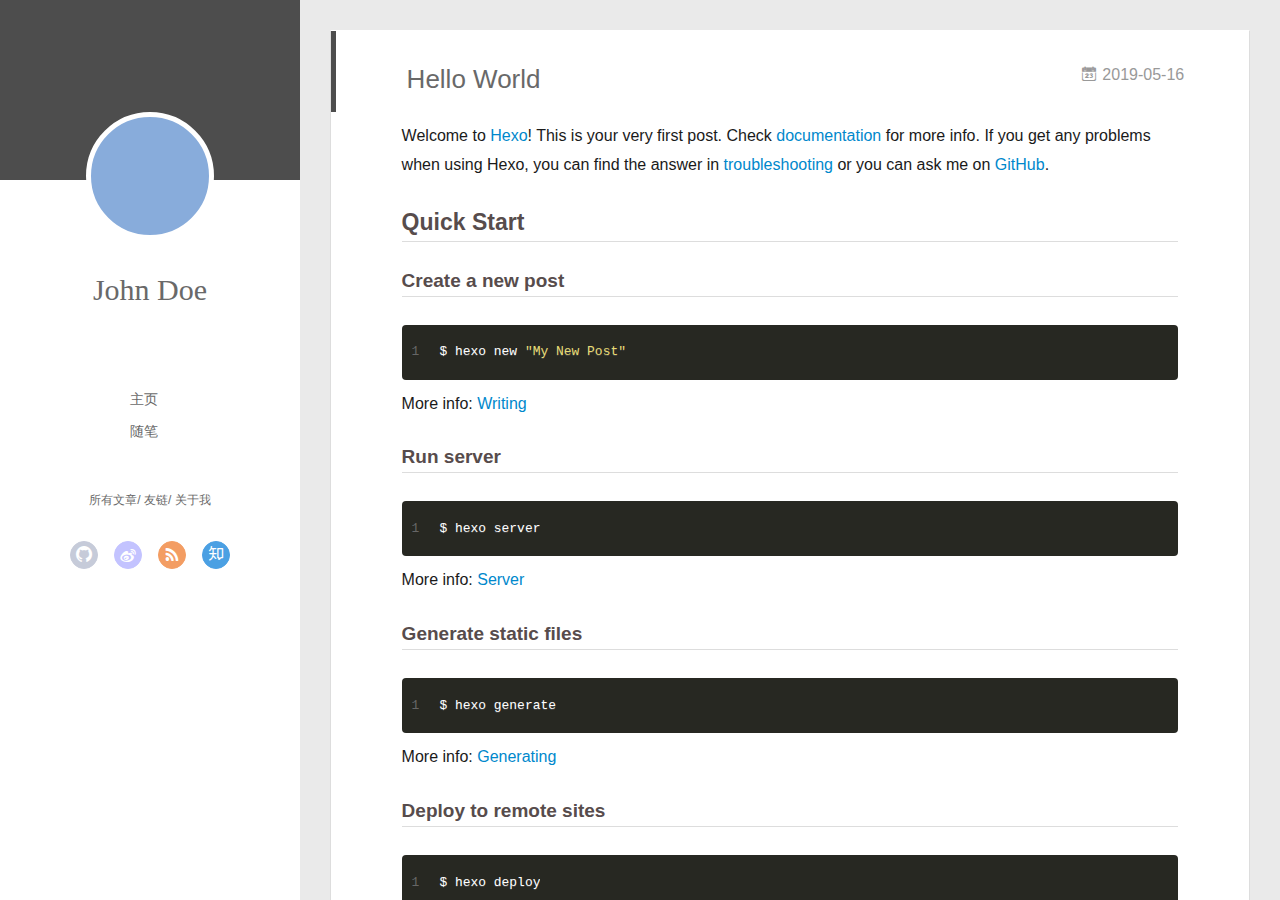
==== index.html @ 0fc41fd6 "Site updated: 2019-05-16 18:23:07" ====
<!DOCTYPE html>
<html>
<head><meta name="generator" content="Hexo 3.8.0">
  <meta charset="utf-8">
  
  <meta name="renderer" content="webkit">
  <meta http-equiv="X-UA-Compatible" content="IE=edge">
  <link rel="dns-prefetch" href="http://yoursite.com">
  <title>Hexo</title>
  <meta name="viewport" content="width=device-width, initial-scale=1, maximum-scale=1">
  <meta property="og:type" content="website">
<meta property="og:title" content="Hexo">
<meta property="og:url" content="http://yoursite.com/index.html">
<meta property="og:site_name" content="Hexo">
<meta property="og:locale" content="default">
<meta name="twitter:card" content="summary">
<meta name="twitter:title" content="Hexo">
  
    <link rel="alternative" href="/atom.xml" title="Hexo" type="application/atom+xml">
  
  
    <link rel="icon" href="/favicon.png">
  
  <link rel="stylesheet" type="text/css" href="/./main.0cf68a.css">
  <style type="text/css">
  
    #container.show {
      background: linear-gradient(200deg,#a0cfe4,#e8c37e);
    }
  </style>
  

  

</head>
</html>
<body>
  <div id="container" q-class="show:isCtnShow">
    <canvas id="anm-canvas" class="anm-canvas"></canvas>
    <div class="left-col" q-class="show:isShow">
      
<div class="overlay" style="background: #4d4d4d"></div>
<div class="intrude-less">
	<header id="header" class="inner">
		<a href="/" class="profilepic">
			<img src class="js-avatar">
		</a>
		<hgroup>
		  <h1 class="header-author"><a href="/">John Doe</a></h1>
		</hgroup>
		

		<nav class="header-menu">
			<ul>
			
				<li><a href="/">主页</a></li>
	        
				<li><a href="/tags/随笔/">随笔</a></li>
	        
			</ul>
		</nav>
		<nav class="header-smart-menu">
    		
    			
    			<a q-on="click: openSlider(e, 'innerArchive')" href="javascript:void(0)">所有文章</a>
    			
            
    			
    			<a q-on="click: openSlider(e, 'friends')" href="javascript:void(0)">友链</a>
    			
            
    			
    			<a q-on="click: openSlider(e, 'aboutme')" href="javascript:void(0)">关于我</a>
    			
            
		</nav>
		<nav class="header-nav">
			<div class="social">
				
					<a class="github" target="_blank" href="#" title="github"><i class="icon-github"></i></a>
		        
					<a class="weibo" target="_blank" href="#" title="weibo"><i class="icon-weibo"></i></a>
		        
					<a class="rss" target="_blank" href="#" title="rss"><i class="icon-rss"></i></a>
		        
					<a class="zhihu" target="_blank" href="#" title="zhihu"><i class="icon-zhihu"></i></a>
		        
			</div>
		</nav>
	</header>		
</div>

    </div>
    <div class="mid-col" q-class="show:isShow,hide:isShow|isFalse">
      
<nav id="mobile-nav">
  	<div class="overlay js-overlay" style="background: #4d4d4d"></div>
	<div class="btnctn js-mobile-btnctn">
  		<div class="slider-trigger list" q-on="click: openSlider(e)"><i class="icon icon-sort"></i></div>
	</div>
	<div class="intrude-less">
		<header id="header" class="inner">
			<div class="profilepic">
				<img src class="js-avatar">
			</div>
			<hgroup>
			  <h1 class="header-author js-header-author">John Doe</h1>
			</hgroup>
			
			
			
				
			
				
			
			
			
			<nav class="header-nav">
				<div class="social">
					
						<a class="github" target="_blank" href="#" title="github"><i class="icon-github"></i></a>
			        
						<a class="weibo" target="_blank" href="#" title="weibo"><i class="icon-weibo"></i></a>
			        
						<a class="rss" target="_blank" href="#" title="rss"><i class="icon-rss"></i></a>
			        
						<a class="zhihu" target="_blank" href="#" title="zhihu"><i class="icon-zhihu"></i></a>
			        
				</div>
			</nav>

			<nav class="header-menu js-header-menu">
				<ul style="width: 50%">
				
				
					<li style="width: 50%"><a href="/">主页</a></li>
		        
					<li style="width: 50%"><a href="/tags/随笔/">随笔</a></li>
		        
				</ul>
			</nav>
		</header>				
	</div>
	<div class="mobile-mask" style="display:none" q-show="isShow"></div>
</nav>

      <div id="wrapper" class="body-wrap">
        <div class="menu-l">
          <div class="canvas-wrap">
            <canvas data-colors="#eaeaea" data-sectionHeight="100" data-contentId="js-content" id="myCanvas1" class="anm-canvas"></canvas>
          </div>
          <div id="js-content" class="content-ll">
            
  
    <article id="post-hello-world" class="article article-type-post  article-index" itemscope itemprop="blogPost">
  <div class="article-inner">
    
      <header class="article-header">
        
  
    <h1 itemprop="name">
      <a class="article-title" href="/2019/05/16/hello-world/">Hello World</a>
    </h1>
  

        
        <a href="/2019/05/16/hello-world/" class="archive-article-date">
  	<time datetime="2019-05-16T09:25:05.529Z" itemprop="datePublished"><i class="icon-calendar icon"></i>2019-05-16</time>
</a>
        
      </header>
    
    <div class="article-entry" itemprop="articleBody">
      
        <p>Welcome to <a href="https://hexo.io/" target="_blank" rel="noopener">Hexo</a>! This is your very first post. Check <a href="https://hexo.io/docs/" target="_blank" rel="noopener">documentation</a> for more info. If you get any problems when using Hexo, you can find the answer in <a href="https://hexo.io/docs/troubleshooting.html" target="_blank" rel="noopener">troubleshooting</a> or you can ask me on <a href="https://github.com/hexojs/hexo/issues" target="_blank" rel="noopener">GitHub</a>.</p>
<h2 id="Quick-Start"><a href="#Quick-Start" class="headerlink" title="Quick Start"></a>Quick Start</h2><h3 id="Create-a-new-post"><a href="#Create-a-new-post" class="headerlink" title="Create a new post"></a>Create a new post</h3><figure class="highlight bash"><table><tr><td class="gutter"><pre><span class="line">1</span><br></pre></td><td class="code"><pre><span class="line">$ hexo new <span class="string">"My New Post"</span></span><br></pre></td></tr></table></figure>
<p>More info: <a href="https://hexo.io/docs/writing.html" target="_blank" rel="noopener">Writing</a></p>
<h3 id="Run-server"><a href="#Run-server" class="headerlink" title="Run server"></a>Run server</h3><figure class="highlight bash"><table><tr><td class="gutter"><pre><span class="line">1</span><br></pre></td><td class="code"><pre><span class="line">$ hexo server</span><br></pre></td></tr></table></figure>
<p>More info: <a href="https://hexo.io/docs/server.html" target="_blank" rel="noopener">Server</a></p>
<h3 id="Generate-static-files"><a href="#Generate-static-files" class="headerlink" title="Generate static files"></a>Generate static files</h3><figure class="highlight bash"><table><tr><td class="gutter"><pre><span class="line">1</span><br></pre></td><td class="code"><pre><span class="line">$ hexo generate</span><br></pre></td></tr></table></figure>
<p>More info: <a href="https://hexo.io/docs/generating.html" target="_blank" rel="noopener">Generating</a></p>
<h3 id="Deploy-to-remote-sites"><a href="#Deploy-to-remote-sites" class="headerlink" title="Deploy to remote sites"></a>Deploy to remote sites</h3><figure class="highlight bash"><table><tr><td class="gutter"><pre><span class="line">1</span><br></pre></td><td class="code"><pre><span class="line">$ hexo deploy</span><br></pre></td></tr></table></figure>
<p>More info: <a href="https://hexo.io/docs/deployment.html" target="_blank" rel="noopener">Deployment</a></p>

      

      
    </div>
    <div class="article-info article-info-index">
      
      
      

      
        <p class="article-more-link">
          <a class="article-more-a" href="/2019/05/16/hello-world/">展开全文 >></a>
        </p>
      

      
      <div class="clearfix"></div>
    </div>
  </div>
</article>

<aside class="wrap-side-operation">
    <div class="mod-side-operation">
        
        <div class="jump-container" id="js-jump-container" style="display:none;">
            <a href="javascript:void(0)" class="mod-side-operation__jump-to-top">
                <i class="icon-font icon-back"></i>
            </a>
            <div id="js-jump-plan-container" class="jump-plan-container" style="top: -11px;">
                <i class="icon-font icon-plane jump-plane"></i>
            </div>
        </div>
        
        
    </div>
</aside>




  
  


          </div>
        </div>
      </div>
      <footer id="footer">
  <div class="outer">
    <div id="footer-info">
    	<div class="footer-left">
    		&copy; 2019 John Doe
    	</div>
      	<div class="footer-right">
      		<a href="http://hexo.io/" target="_blank">Hexo</a>  Theme <a href="https://github.com/litten/hexo-theme-yilia" target="_blank">Yilia</a> by Litten
      	</div>
    </div>
  </div>
</footer>
    </div>
    <script>
	var yiliaConfig = {
		mathjax: false,
		isHome: true,
		isPost: false,
		isArchive: false,
		isTag: false,
		isCategory: false,
		open_in_new: false,
		toc_hide_index: true,
		root: "/",
		innerArchive: true,
		showTags: false
	}
</script>

<script>!function(t){function n(e){if(r[e])return r[e].exports;var i=r[e]={exports:{},id:e,loaded:!1};return t[e].call(i.exports,i,i.exports,n),i.loaded=!0,i.exports}var r={};n.m=t,n.c=r,n.p="./",n(0)}([function(t,n,r){r(195),t.exports=r(191)},function(t,n,r){var e=r(3),i=r(52),o=r(27),u=r(28),c=r(53),f="prototype",a=function(t,n,r){var s,l,h,v,p=t&a.F,d=t&a.G,y=t&a.S,g=t&a.P,b=t&a.B,m=d?e:y?e[n]||(e[n]={}):(e[n]||{})[f],x=d?i:i[n]||(i[n]={}),w=x[f]||(x[f]={});d&&(r=n);for(s in r)l=!p&&m&&void 0!==m[s],h=(l?m:r)[s],v=b&&l?c(h,e):g&&"function"==typeof h?c(Function.call,h):h,m&&u(m,s,h,t&a.U),x[s]!=h&&o(x,s,v),g&&w[s]!=h&&(w[s]=h)};e.core=i,a.F=1,a.G=2,a.S=4,a.P=8,a.B=16,a.W=32,a.U=64,a.R=128,t.exports=a},function(t,n,r){var e=r(6);t.exports=function(t){if(!e(t))throw TypeError(t+" is not an object!");return t}},function(t,n){var r=t.exports="undefined"!=typeof window&&window.Math==Math?window:"undefined"!=typeof self&&self.Math==Math?self:Function("return this")();"number"==typeof __g&&(__g=r)},function(t,n){t.exports=function(t){try{return!!t()}catch(t){return!0}}},function(t,n){var r=t.exports="undefined"!=typeof window&&window.Math==Math?window:"undefined"!=typeof self&&self.Math==Math?self:Function("return this")();"number"==typeof __g&&(__g=r)},function(t,n){t.exports=function(t){return"object"==typeof t?null!==t:"function"==typeof t}},function(t,n,r){var e=r(126)("wks"),i=r(76),o=r(3).Symbol,u="function"==typeof o;(t.exports=function(t){return e[t]||(e[t]=u&&o[t]||(u?o:i)("Symbol."+t))}).store=e},function(t,n){var r={}.hasOwnProperty;t.exports=function(t,n){return r.call(t,n)}},function(t,n,r){var e=r(94),i=r(33);t.exports=function(t){return e(i(t))}},function(t,n,r){t.exports=!r(4)(function(){return 7!=Object.defineProperty({},"a",{get:function(){return 7}}).a})},function(t,n,r){var e=r(2),i=r(167),o=r(50),u=Object.defineProperty;n.f=r(10)?Object.defineProperty:function(t,n,r){if(e(t),n=o(n,!0),e(r),i)try{return u(t,n,r)}catch(t){}if("get"in r||"set"in r)throw TypeError("Accessors not supported!");return"value"in r&&(t[n]=r.value),t}},function(t,n,r){t.exports=!r(18)(function(){return 7!=Object.defineProperty({},"a",{get:function(){return 7}}).a})},function(t,n,r){var e=r(14),i=r(22);t.exports=r(12)?function(t,n,r){return e.f(t,n,i(1,r))}:function(t,n,r){return t[n]=r,t}},function(t,n,r){var e=r(20),i=r(58),o=r(42),u=Object.defineProperty;n.f=r(12)?Object.defineProperty:function(t,n,r){if(e(t),n=o(n,!0),e(r),i)try{return u(t,n,r)}catch(t){}if("get"in r||"set"in r)throw TypeError("Accessors not supported!");return"value"in r&&(t[n]=r.value),t}},function(t,n,r){var e=r(40)("wks"),i=r(23),o=r(5).Symbol,u="function"==typeof o;(t.exports=function(t){return e[t]||(e[t]=u&&o[t]||(u?o:i)("Symbol."+t))}).store=e},function(t,n,r){var e=r(67),i=Math.min;t.exports=function(t){return t>0?i(e(t),9007199254740991):0}},function(t,n,r){var e=r(46);t.exports=function(t){return Object(e(t))}},function(t,n){t.exports=function(t){try{return!!t()}catch(t){return!0}}},function(t,n,r){var e=r(63),i=r(34);t.exports=Object.keys||function(t){return e(t,i)}},function(t,n,r){var e=r(21);t.exports=function(t){if(!e(t))throw TypeError(t+" is not an object!");return t}},function(t,n){t.exports=function(t){return"object"==typeof t?null!==t:"function"==typeof t}},function(t,n){t.exports=function(t,n){return{enumerable:!(1&t),configurable:!(2&t),writable:!(4&t),value:n}}},function(t,n){var r=0,e=Math.random();t.exports=function(t){return"Symbol(".concat(void 0===t?"":t,")_",(++r+e).toString(36))}},function(t,n){var r={}.hasOwnProperty;t.exports=function(t,n){return r.call(t,n)}},function(t,n){var r=t.exports={version:"2.4.0"};"number"==typeof __e&&(__e=r)},function(t,n){t.exports=function(t){if("function"!=typeof t)throw TypeError(t+" is not a function!");return t}},function(t,n,r){var e=r(11),i=r(66);t.exports=r(10)?function(t,n,r){return e.f(t,n,i(1,r))}:function(t,n,r){return t[n]=r,t}},function(t,n,r){var e=r(3),i=r(27),o=r(24),u=r(76)("src"),c="toString",f=Function[c],a=(""+f).split(c);r(52).inspectSource=function(t){return f.call(t)},(t.exports=function(t,n,r,c){var f="function"==typeof r;f&&(o(r,"name")||i(r,"name",n)),t[n]!==r&&(f&&(o(r,u)||i(r,u,t[n]?""+t[n]:a.join(String(n)))),t===e?t[n]=r:c?t[n]?t[n]=r:i(t,n,r):(delete t[n],i(t,n,r)))})(Function.prototype,c,function(){return"function"==typeof this&&this[u]||f.call(this)})},function(t,n,r){var e=r(1),i=r(4),o=r(46),u=function(t,n,r,e){var i=String(o(t)),u="<"+n;return""!==r&&(u+=" "+r+'="'+String(e).replace(/"/g,"&quot;")+'"'),u+">"+i+"</"+n+">"};t.exports=function(t,n){var r={};r[t]=n(u),e(e.P+e.F*i(function(){var n=""[t]('"');return n!==n.toLowerCase()||n.split('"').length>3}),"String",r)}},function(t,n,r){var e=r(115),i=r(46);t.exports=function(t){return e(i(t))}},function(t,n,r){var e=r(116),i=r(66),o=r(30),u=r(50),c=r(24),f=r(167),a=Object.getOwnPropertyDescriptor;n.f=r(10)?a:function(t,n){if(t=o(t),n=u(n,!0),f)try{return a(t,n)}catch(t){}if(c(t,n))return i(!e.f.call(t,n),t[n])}},function(t,n,r){var e=r(24),i=r(17),o=r(145)("IE_PROTO"),u=Object.prototype;t.exports=Object.getPrototypeOf||function(t){return t=i(t),e(t,o)?t[o]:"function"==typeof t.constructor&&t instanceof t.constructor?t.constructor.prototype:t instanceof Object?u:null}},function(t,n){t.exports=function(t){if(void 0==t)throw TypeError("Can't call method on  "+t);return t}},function(t,n){t.exports="constructor,hasOwnProperty,isPrototypeOf,propertyIsEnumerable,toLocaleString,toString,valueOf".split(",")},function(t,n){t.exports={}},function(t,n){t.exports=!0},function(t,n){n.f={}.propertyIsEnumerable},function(t,n,r){var e=r(14).f,i=r(8),o=r(15)("toStringTag");t.exports=function(t,n,r){t&&!i(t=r?t:t.prototype,o)&&e(t,o,{configurable:!0,value:n})}},function(t,n,r){var e=r(40)("keys"),i=r(23);t.exports=function(t){return e[t]||(e[t]=i(t))}},function(t,n,r){var e=r(5),i="__core-js_shared__",o=e[i]||(e[i]={});t.exports=function(t){return o[t]||(o[t]={})}},function(t,n){var r=Math.ceil,e=Math.floor;t.exports=function(t){return isNaN(t=+t)?0:(t>0?e:r)(t)}},function(t,n,r){var e=r(21);t.exports=function(t,n){if(!e(t))return t;var r,i;if(n&&"function"==typeof(r=t.toString)&&!e(i=r.call(t)))return i;if("function"==typeof(r=t.valueOf)&&!e(i=r.call(t)))return i;if(!n&&"function"==typeof(r=t.toString)&&!e(i=r.call(t)))return i;throw TypeError("Can't convert object to primitive value")}},function(t,n,r){var e=r(5),i=r(25),o=r(36),u=r(44),c=r(14).f;t.exports=function(t){var n=i.Symbol||(i.Symbol=o?{}:e.Symbol||{});"_"==t.charAt(0)||t in n||c(n,t,{value:u.f(t)})}},function(t,n,r){n.f=r(15)},function(t,n){var r={}.toString;t.exports=function(t){return r.call(t).slice(8,-1)}},function(t,n){t.exports=function(t){if(void 0==t)throw TypeError("Can't call method on  "+t);return t}},function(t,n,r){var e=r(4);t.exports=function(t,n){return!!t&&e(function(){n?t.call(null,function(){},1):t.call(null)})}},function(t,n,r){var e=r(53),i=r(115),o=r(17),u=r(16),c=r(203);t.exports=function(t,n){var r=1==t,f=2==t,a=3==t,s=4==t,l=6==t,h=5==t||l,v=n||c;return function(n,c,p){for(var d,y,g=o(n),b=i(g),m=e(c,p,3),x=u(b.length),w=0,S=r?v(n,x):f?v(n,0):void 0;x>w;w++)if((h||w in b)&&(d=b[w],y=m(d,w,g),t))if(r)S[w]=y;else if(y)switch(t){case 3:return!0;case 5:return d;case 6:return w;case 2:S.push(d)}else if(s)return!1;return l?-1:a||s?s:S}}},function(t,n,r){var e=r(1),i=r(52),o=r(4);t.exports=function(t,n){var r=(i.Object||{})[t]||Object[t],u={};u[t]=n(r),e(e.S+e.F*o(function(){r(1)}),"Object",u)}},function(t,n,r){var e=r(6);t.exports=function(t,n){if(!e(t))return t;var r,i;if(n&&"function"==typeof(r=t.toString)&&!e(i=r.call(t)))return i;if("function"==typeof(r=t.valueOf)&&!e(i=r.call(t)))return i;if(!n&&"function"==typeof(r=t.toString)&&!e(i=r.call(t)))return i;throw TypeError("Can't convert object to primitive value")}},function(t,n,r){var e=r(5),i=r(25),o=r(91),u=r(13),c="prototype",f=function(t,n,r){var a,s,l,h=t&f.F,v=t&f.G,p=t&f.S,d=t&f.P,y=t&f.B,g=t&f.W,b=v?i:i[n]||(i[n]={}),m=b[c],x=v?e:p?e[n]:(e[n]||{})[c];v&&(r=n);for(a in r)(s=!h&&x&&void 0!==x[a])&&a in b||(l=s?x[a]:r[a],b[a]=v&&"function"!=typeof x[a]?r[a]:y&&s?o(l,e):g&&x[a]==l?function(t){var n=function(n,r,e){if(this instanceof t){switch(arguments.length){case 0:return new t;case 1:return new t(n);case 2:return new t(n,r)}return new t(n,r,e)}return t.apply(this,arguments)};return n[c]=t[c],n}(l):d&&"function"==typeof l?o(Function.call,l):l,d&&((b.virtual||(b.virtual={}))[a]=l,t&f.R&&m&&!m[a]&&u(m,a,l)))};f.F=1,f.G=2,f.S=4,f.P=8,f.B=16,f.W=32,f.U=64,f.R=128,t.exports=f},function(t,n){var r=t.exports={version:"2.4.0"};"number"==typeof __e&&(__e=r)},function(t,n,r){var e=r(26);t.exports=function(t,n,r){if(e(t),void 0===n)return t;switch(r){case 1:return function(r){return t.call(n,r)};case 2:return function(r,e){return t.call(n,r,e)};case 3:return function(r,e,i){return t.call(n,r,e,i)}}return function(){return t.apply(n,arguments)}}},function(t,n,r){var e=r(183),i=r(1),o=r(126)("metadata"),u=o.store||(o.store=new(r(186))),c=function(t,n,r){var i=u.get(t);if(!i){if(!r)return;u.set(t,i=new e)}var o=i.get(n);if(!o){if(!r)return;i.set(n,o=new e)}return o},f=function(t,n,r){var e=c(n,r,!1);return void 0!==e&&e.has(t)},a=function(t,n,r){var e=c(n,r,!1);return void 0===e?void 0:e.get(t)},s=function(t,n,r,e){c(r,e,!0).set(t,n)},l=function(t,n){var r=c(t,n,!1),e=[];return r&&r.forEach(function(t,n){e.push(n)}),e},h=function(t){return void 0===t||"symbol"==typeof t?t:String(t)},v=function(t){i(i.S,"Reflect",t)};t.exports={store:u,map:c,has:f,get:a,set:s,keys:l,key:h,exp:v}},function(t,n,r){"use strict";if(r(10)){var e=r(69),i=r(3),o=r(4),u=r(1),c=r(127),f=r(152),a=r(53),s=r(68),l=r(66),h=r(27),v=r(73),p=r(67),d=r(16),y=r(75),g=r(50),b=r(24),m=r(180),x=r(114),w=r(6),S=r(17),_=r(137),O=r(70),E=r(32),P=r(71).f,j=r(154),F=r(76),M=r(7),A=r(48),N=r(117),T=r(146),I=r(155),k=r(80),L=r(123),R=r(74),C=r(130),D=r(160),U=r(11),W=r(31),G=U.f,B=W.f,V=i.RangeError,z=i.TypeError,q=i.Uint8Array,K="ArrayBuffer",J="Shared"+K,Y="BYTES_PER_ELEMENT",H="prototype",$=Array[H],X=f.ArrayBuffer,Q=f.DataView,Z=A(0),tt=A(2),nt=A(3),rt=A(4),et=A(5),it=A(6),ot=N(!0),ut=N(!1),ct=I.values,ft=I.keys,at=I.entries,st=$.lastIndexOf,lt=$.reduce,ht=$.reduceRight,vt=$.join,pt=$.sort,dt=$.slice,yt=$.toString,gt=$.toLocaleString,bt=M("iterator"),mt=M("toStringTag"),xt=F("typed_constructor"),wt=F("def_constructor"),St=c.CONSTR,_t=c.TYPED,Ot=c.VIEW,Et="Wrong length!",Pt=A(1,function(t,n){return Tt(T(t,t[wt]),n)}),jt=o(function(){return 1===new q(new Uint16Array([1]).buffer)[0]}),Ft=!!q&&!!q[H].set&&o(function(){new q(1).set({})}),Mt=function(t,n){if(void 0===t)throw z(Et);var r=+t,e=d(t);if(n&&!m(r,e))throw V(Et);return e},At=function(t,n){var r=p(t);if(r<0||r%n)throw V("Wrong offset!");return r},Nt=function(t){if(w(t)&&_t in t)return t;throw z(t+" is not a typed array!")},Tt=function(t,n){if(!(w(t)&&xt in t))throw z("It is not a typed array constructor!");return new t(n)},It=function(t,n){return kt(T(t,t[wt]),n)},kt=function(t,n){for(var r=0,e=n.length,i=Tt(t,e);e>r;)i[r]=n[r++];return i},Lt=function(t,n,r){G(t,n,{get:function(){return this._d[r]}})},Rt=function(t){var n,r,e,i,o,u,c=S(t),f=arguments.length,s=f>1?arguments[1]:void 0,l=void 0!==s,h=j(c);if(void 0!=h&&!_(h)){for(u=h.call(c),e=[],n=0;!(o=u.next()).done;n++)e.push(o.value);c=e}for(l&&f>2&&(s=a(s,arguments[2],2)),n=0,r=d(c.length),i=Tt(this,r);r>n;n++)i[n]=l?s(c[n],n):c[n];return i},Ct=function(){for(var t=0,n=arguments.length,r=Tt(this,n);n>t;)r[t]=arguments[t++];return r},Dt=!!q&&o(function(){gt.call(new q(1))}),Ut=function(){return gt.apply(Dt?dt.call(Nt(this)):Nt(this),arguments)},Wt={copyWithin:function(t,n){return D.call(Nt(this),t,n,arguments.length>2?arguments[2]:void 0)},every:function(t){return rt(Nt(this),t,arguments.length>1?arguments[1]:void 0)},fill:function(t){return C.apply(Nt(this),arguments)},filter:function(t){return It(this,tt(Nt(this),t,arguments.length>1?arguments[1]:void 0))},find:function(t){return et(Nt(this),t,arguments.length>1?arguments[1]:void 0)},findIndex:function(t){return it(Nt(this),t,arguments.length>1?arguments[1]:void 0)},forEach:function(t){Z(Nt(this),t,arguments.length>1?arguments[1]:void 0)},indexOf:function(t){return ut(Nt(this),t,arguments.length>1?arguments[1]:void 0)},includes:function(t){return ot(Nt(this),t,arguments.length>1?arguments[1]:void 0)},join:function(t){return vt.apply(Nt(this),arguments)},lastIndexOf:function(t){return st.apply(Nt(this),arguments)},map:function(t){return Pt(Nt(this),t,arguments.length>1?arguments[1]:void 0)},reduce:function(t){return lt.apply(Nt(this),arguments)},reduceRight:function(t){return ht.apply(Nt(this),arguments)},reverse:function(){for(var t,n=this,r=Nt(n).length,e=Math.floor(r/2),i=0;i<e;)t=n[i],n[i++]=n[--r],n[r]=t;return n},some:function(t){return nt(Nt(this),t,arguments.length>1?arguments[1]:void 0)},sort:function(t){return pt.call(Nt(this),t)},subarray:function(t,n){var r=Nt(this),e=r.length,i=y(t,e);return new(T(r,r[wt]))(r.buffer,r.byteOffset+i*r.BYTES_PER_ELEMENT,d((void 0===n?e:y(n,e))-i))}},Gt=function(t,n){return It(this,dt.call(Nt(this),t,n))},Bt=function(t){Nt(this);var n=At(arguments[1],1),r=this.length,e=S(t),i=d(e.length),o=0;if(i+n>r)throw V(Et);for(;o<i;)this[n+o]=e[o++]},Vt={entries:function(){return at.call(Nt(this))},keys:function(){return ft.call(Nt(this))},values:function(){return ct.call(Nt(this))}},zt=function(t,n){return w(t)&&t[_t]&&"symbol"!=typeof n&&n in t&&String(+n)==String(n)},qt=function(t,n){return zt(t,n=g(n,!0))?l(2,t[n]):B(t,n)},Kt=function(t,n,r){return!(zt(t,n=g(n,!0))&&w(r)&&b(r,"value"))||b(r,"get")||b(r,"set")||r.configurable||b(r,"writable")&&!r.writable||b(r,"enumerable")&&!r.enumerable?G(t,n,r):(t[n]=r.value,t)};St||(W.f=qt,U.f=Kt),u(u.S+u.F*!St,"Object",{getOwnPropertyDescriptor:qt,defineProperty:Kt}),o(function(){yt.call({})})&&(yt=gt=function(){return vt.call(this)});var Jt=v({},Wt);v(Jt,Vt),h(Jt,bt,Vt.values),v(Jt,{slice:Gt,set:Bt,constructor:function(){},toString:yt,toLocaleString:Ut}),Lt(Jt,"buffer","b"),Lt(Jt,"byteOffset","o"),Lt(Jt,"byteLength","l"),Lt(Jt,"length","e"),G(Jt,mt,{get:function(){return this[_t]}}),t.exports=function(t,n,r,f){f=!!f;var a=t+(f?"Clamped":"")+"Array",l="Uint8Array"!=a,v="get"+t,p="set"+t,y=i[a],g=y||{},b=y&&E(y),m=!y||!c.ABV,S={},_=y&&y[H],j=function(t,r){var e=t._d;return e.v[v](r*n+e.o,jt)},F=function(t,r,e){var i=t._d;f&&(e=(e=Math.round(e))<0?0:e>255?255:255&e),i.v[p](r*n+i.o,e,jt)},M=function(t,n){G(t,n,{get:function(){return j(this,n)},set:function(t){return F(this,n,t)},enumerable:!0})};m?(y=r(function(t,r,e,i){s(t,y,a,"_d");var o,u,c,f,l=0,v=0;if(w(r)){if(!(r instanceof X||(f=x(r))==K||f==J))return _t in r?kt(y,r):Rt.call(y,r);o=r,v=At(e,n);var p=r.byteLength;if(void 0===i){if(p%n)throw V(Et);if((u=p-v)<0)throw V(Et)}else if((u=d(i)*n)+v>p)throw V(Et);c=u/n}else c=Mt(r,!0),u=c*n,o=new X(u);for(h(t,"_d",{b:o,o:v,l:u,e:c,v:new Q(o)});l<c;)M(t,l++)}),_=y[H]=O(Jt),h(_,"constructor",y)):L(function(t){new y(null),new y(t)},!0)||(y=r(function(t,r,e,i){s(t,y,a);var o;return w(r)?r instanceof X||(o=x(r))==K||o==J?void 0!==i?new g(r,At(e,n),i):void 0!==e?new g(r,At(e,n)):new g(r):_t in r?kt(y,r):Rt.call(y,r):new g(Mt(r,l))}),Z(b!==Function.prototype?P(g).concat(P(b)):P(g),function(t){t in y||h(y,t,g[t])}),y[H]=_,e||(_.constructor=y));var A=_[bt],N=!!A&&("values"==A.name||void 0==A.name),T=Vt.values;h(y,xt,!0),h(_,_t,a),h(_,Ot,!0),h(_,wt,y),(f?new y(1)[mt]==a:mt in _)||G(_,mt,{get:function(){return a}}),S[a]=y,u(u.G+u.W+u.F*(y!=g),S),u(u.S,a,{BYTES_PER_ELEMENT:n,from:Rt,of:Ct}),Y in _||h(_,Y,n),u(u.P,a,Wt),R(a),u(u.P+u.F*Ft,a,{set:Bt}),u(u.P+u.F*!N,a,Vt),u(u.P+u.F*(_.toString!=yt),a,{toString:yt}),u(u.P+u.F*o(function(){new y(1).slice()}),a,{slice:Gt}),u(u.P+u.F*(o(function(){return[1,2].toLocaleString()!=new y([1,2]).toLocaleString()})||!o(function(){_.toLocaleString.call([1,2])})),a,{toLocaleString:Ut}),k[a]=N?A:T,e||N||h(_,bt,T)}}else t.exports=function(){}},function(t,n){var r={}.toString;t.exports=function(t){return r.call(t).slice(8,-1)}},function(t,n,r){var e=r(21),i=r(5).document,o=e(i)&&e(i.createElement);t.exports=function(t){return o?i.createElement(t):{}}},function(t,n,r){t.exports=!r(12)&&!r(18)(function(){return 7!=Object.defineProperty(r(57)("div"),"a",{get:function(){return 7}}).a})},function(t,n,r){"use strict";var e=r(36),i=r(51),o=r(64),u=r(13),c=r(8),f=r(35),a=r(96),s=r(38),l=r(103),h=r(15)("iterator"),v=!([].keys&&"next"in[].keys()),p="keys",d="values",y=function(){return this};t.exports=function(t,n,r,g,b,m,x){a(r,n,g);var w,S,_,O=function(t){if(!v&&t in F)return F[t];switch(t){case p:case d:return function(){return new r(this,t)}}return function(){return new r(this,t)}},E=n+" Iterator",P=b==d,j=!1,F=t.prototype,M=F[h]||F["@@iterator"]||b&&F[b],A=M||O(b),N=b?P?O("entries"):A:void 0,T="Array"==n?F.entries||M:M;if(T&&(_=l(T.call(new t)))!==Object.prototype&&(s(_,E,!0),e||c(_,h)||u(_,h,y)),P&&M&&M.name!==d&&(j=!0,A=function(){return M.call(this)}),e&&!x||!v&&!j&&F[h]||u(F,h,A),f[n]=A,f[E]=y,b)if(w={values:P?A:O(d),keys:m?A:O(p),entries:N},x)for(S in w)S in F||o(F,S,w[S]);else i(i.P+i.F*(v||j),n,w);return w}},function(t,n,r){var e=r(20),i=r(100),o=r(34),u=r(39)("IE_PROTO"),c=function(){},f="prototype",a=function(){var t,n=r(57)("iframe"),e=o.length;for(n.style.display="none",r(93).appendChild(n),n.src="javascript:",t=n.contentWindow.document,t.open(),t.write("<script>document.F=Object<\/script>"),t.close(),a=t.F;e--;)delete a[f][o[e]];return a()};t.exports=Object.create||function(t,n){var r;return null!==t?(c[f]=e(t),r=new c,c[f]=null,r[u]=t):r=a(),void 0===n?r:i(r,n)}},function(t,n,r){var e=r(63),i=r(34).concat("length","prototype");n.f=Object.getOwnPropertyNames||function(t){return e(t,i)}},function(t,n){n.f=Object.getOwnPropertySymbols},function(t,n,r){var e=r(8),i=r(9),o=r(90)(!1),u=r(39)("IE_PROTO");t.exports=function(t,n){var r,c=i(t),f=0,a=[];for(r in c)r!=u&&e(c,r)&&a.push(r);for(;n.length>f;)e(c,r=n[f++])&&(~o(a,r)||a.push(r));return a}},function(t,n,r){t.exports=r(13)},function(t,n,r){var e=r(76)("meta"),i=r(6),o=r(24),u=r(11).f,c=0,f=Object.isExtensible||function(){return!0},a=!r(4)(function(){return f(Object.preventExtensions({}))}),s=function(t){u(t,e,{value:{i:"O"+ ++c,w:{}}})},l=function(t,n){if(!i(t))return"symbol"==typeof t?t:("string"==typeof t?"S":"P")+t;if(!o(t,e)){if(!f(t))return"F";if(!n)return"E";s(t)}return t[e].i},h=function(t,n){if(!o(t,e)){if(!f(t))return!0;if(!n)return!1;s(t)}return t[e].w},v=function(t){return a&&p.NEED&&f(t)&&!o(t,e)&&s(t),t},p=t.exports={KEY:e,NEED:!1,fastKey:l,getWeak:h,onFreeze:v}},function(t,n){t.exports=function(t,n){return{enumerable:!(1&t),configurable:!(2&t),writable:!(4&t),value:n}}},function(t,n){var r=Math.ceil,e=Math.floor;t.exports=function(t){return isNaN(t=+t)?0:(t>0?e:r)(t)}},function(t,n){t.exports=function(t,n,r,e){if(!(t instanceof n)||void 0!==e&&e in t)throw TypeError(r+": incorrect invocation!");return t}},function(t,n){t.exports=!1},function(t,n,r){var e=r(2),i=r(173),o=r(133),u=r(145)("IE_PROTO"),c=function(){},f="prototype",a=function(){var t,n=r(132)("iframe"),e=o.length;for(n.style.display="none",r(135).appendChild(n),n.src="javascript:",t=n.contentWindow.document,t.open(),t.write("<script>document.F=Object<\/script>"),t.close(),a=t.F;e--;)delete a[f][o[e]];return a()};t.exports=Object.create||function(t,n){var r;return null!==t?(c[f]=e(t),r=new c,c[f]=null,r[u]=t):r=a(),void 0===n?r:i(r,n)}},function(t,n,r){var e=r(175),i=r(133).concat("length","prototype");n.f=Object.getOwnPropertyNames||function(t){return e(t,i)}},function(t,n,r){var e=r(175),i=r(133);t.exports=Object.keys||function(t){return e(t,i)}},function(t,n,r){var e=r(28);t.exports=function(t,n,r){for(var i in n)e(t,i,n[i],r);return t}},function(t,n,r){"use strict";var e=r(3),i=r(11),o=r(10),u=r(7)("species");t.exports=function(t){var n=e[t];o&&n&&!n[u]&&i.f(n,u,{configurable:!0,get:function(){return this}})}},function(t,n,r){var e=r(67),i=Math.max,o=Math.min;t.exports=function(t,n){return t=e(t),t<0?i(t+n,0):o(t,n)}},function(t,n){var r=0,e=Math.random();t.exports=function(t){return"Symbol(".concat(void 0===t?"":t,")_",(++r+e).toString(36))}},function(t,n,r){var e=r(33);t.exports=function(t){return Object(e(t))}},function(t,n,r){var e=r(7)("unscopables"),i=Array.prototype;void 0==i[e]&&r(27)(i,e,{}),t.exports=function(t){i[e][t]=!0}},function(t,n,r){var e=r(53),i=r(169),o=r(137),u=r(2),c=r(16),f=r(154),a={},s={},n=t.exports=function(t,n,r,l,h){var v,p,d,y,g=h?function(){return t}:f(t),b=e(r,l,n?2:1),m=0;if("function"!=typeof g)throw TypeError(t+" is not iterable!");if(o(g)){for(v=c(t.length);v>m;m++)if((y=n?b(u(p=t[m])[0],p[1]):b(t[m]))===a||y===s)return y}else for(d=g.call(t);!(p=d.next()).done;)if((y=i(d,b,p.value,n))===a||y===s)return y};n.BREAK=a,n.RETURN=s},function(t,n){t.exports={}},function(t,n,r){var e=r(11).f,i=r(24),o=r(7)("toStringTag");t.exports=function(t,n,r){t&&!i(t=r?t:t.prototype,o)&&e(t,o,{configurable:!0,value:n})}},function(t,n,r){var e=r(1),i=r(46),o=r(4),u=r(150),c="["+u+"]",f="​",a=RegExp("^"+c+c+"*"),s=RegExp(c+c+"*$"),l=function(t,n,r){var i={},c=o(function(){return!!u[t]()||f[t]()!=f}),a=i[t]=c?n(h):u[t];r&&(i[r]=a),e(e.P+e.F*c,"String",i)},h=l.trim=function(t,n){return t=String(i(t)),1&n&&(t=t.replace(a,"")),2&n&&(t=t.replace(s,"")),t};t.exports=l},function(t,n,r){t.exports={default:r(86),__esModule:!0}},function(t,n,r){t.exports={default:r(87),__esModule:!0}},function(t,n,r){"use strict";function e(t){return t&&t.__esModule?t:{default:t}}n.__esModule=!0;var i=r(84),o=e(i),u=r(83),c=e(u),f="function"==typeof c.default&&"symbol"==typeof o.default?function(t){return typeof t}:function(t){return t&&"function"==typeof c.default&&t.constructor===c.default&&t!==c.default.prototype?"symbol":typeof t};n.default="function"==typeof c.default&&"symbol"===f(o.default)?function(t){return void 0===t?"undefined":f(t)}:function(t){return t&&"function"==typeof c.default&&t.constructor===c.default&&t!==c.default.prototype?"symbol":void 0===t?"undefined":f(t)}},function(t,n,r){r(110),r(108),r(111),r(112),t.exports=r(25).Symbol},function(t,n,r){r(109),r(113),t.exports=r(44).f("iterator")},function(t,n){t.exports=function(t){if("function"!=typeof t)throw TypeError(t+" is not a function!");return t}},function(t,n){t.exports=function(){}},function(t,n,r){var e=r(9),i=r(106),o=r(105);t.exports=function(t){return function(n,r,u){var c,f=e(n),a=i(f.length),s=o(u,a);if(t&&r!=r){for(;a>s;)if((c=f[s++])!=c)return!0}else for(;a>s;s++)if((t||s in f)&&f[s]===r)return t||s||0;return!t&&-1}}},function(t,n,r){var e=r(88);t.exports=function(t,n,r){if(e(t),void 0===n)return t;switch(r){case 1:return function(r){return t.call(n,r)};case 2:return function(r,e){return t.call(n,r,e)};case 3:return function(r,e,i){return t.call(n,r,e,i)}}return function(){return t.apply(n,arguments)}}},function(t,n,r){var e=r(19),i=r(62),o=r(37);t.exports=function(t){var n=e(t),r=i.f;if(r)for(var u,c=r(t),f=o.f,a=0;c.length>a;)f.call(t,u=c[a++])&&n.push(u);return n}},function(t,n,r){t.exports=r(5).document&&document.documentElement},function(t,n,r){var e=r(56);t.exports=Object("z").propertyIsEnumerable(0)?Object:function(t){return"String"==e(t)?t.split(""):Object(t)}},function(t,n,r){var e=r(56);t.exports=Array.isArray||function(t){return"Array"==e(t)}},function(t,n,r){"use strict";var e=r(60),i=r(22),o=r(38),u={};r(13)(u,r(15)("iterator"),function(){return this}),t.exports=function(t,n,r){t.prototype=e(u,{next:i(1,r)}),o(t,n+" Iterator")}},function(t,n){t.exports=function(t,n){return{value:n,done:!!t}}},function(t,n,r){var e=r(19),i=r(9);t.exports=function(t,n){for(var r,o=i(t),u=e(o),c=u.length,f=0;c>f;)if(o[r=u[f++]]===n)return r}},function(t,n,r){var e=r(23)("meta"),i=r(21),o=r(8),u=r(14).f,c=0,f=Object.isExtensible||function(){return!0},a=!r(18)(function(){return f(Object.preventExtensions({}))}),s=function(t){u(t,e,{value:{i:"O"+ ++c,w:{}}})},l=function(t,n){if(!i(t))return"symbol"==typeof t?t:("string"==typeof t?"S":"P")+t;if(!o(t,e)){if(!f(t))return"F";if(!n)return"E";s(t)}return t[e].i},h=function(t,n){if(!o(t,e)){if(!f(t))return!0;if(!n)return!1;s(t)}return t[e].w},v=function(t){return a&&p.NEED&&f(t)&&!o(t,e)&&s(t),t},p=t.exports={KEY:e,NEED:!1,fastKey:l,getWeak:h,onFreeze:v}},function(t,n,r){var e=r(14),i=r(20),o=r(19);t.exports=r(12)?Object.defineProperties:function(t,n){i(t);for(var r,u=o(n),c=u.length,f=0;c>f;)e.f(t,r=u[f++],n[r]);return t}},function(t,n,r){var e=r(37),i=r(22),o=r(9),u=r(42),c=r(8),f=r(58),a=Object.getOwnPropertyDescriptor;n.f=r(12)?a:function(t,n){if(t=o(t),n=u(n,!0),f)try{return a(t,n)}catch(t){}if(c(t,n))return i(!e.f.call(t,n),t[n])}},function(t,n,r){var e=r(9),i=r(61).f,o={}.toString,u="object"==typeof window&&window&&Object.getOwnPropertyNames?Object.getOwnPropertyNames(window):[],c=function(t){try{return i(t)}catch(t){return u.slice()}};t.exports.f=function(t){return u&&"[object Window]"==o.call(t)?c(t):i(e(t))}},function(t,n,r){var e=r(8),i=r(77),o=r(39)("IE_PROTO"),u=Object.prototype;t.exports=Object.getPrototypeOf||function(t){return t=i(t),e(t,o)?t[o]:"function"==typeof t.constructor&&t instanceof t.constructor?t.constructor.prototype:t instanceof Object?u:null}},function(t,n,r){var e=r(41),i=r(33);t.exports=function(t){return function(n,r){var o,u,c=String(i(n)),f=e(r),a=c.length;return f<0||f>=a?t?"":void 0:(o=c.charCodeAt(f),o<55296||o>56319||f+1===a||(u=c.charCodeAt(f+1))<56320||u>57343?t?c.charAt(f):o:t?c.slice(f,f+2):u-56320+(o-55296<<10)+65536)}}},function(t,n,r){var e=r(41),i=Math.max,o=Math.min;t.exports=function(t,n){return t=e(t),t<0?i(t+n,0):o(t,n)}},function(t,n,r){var e=r(41),i=Math.min;t.exports=function(t){return t>0?i(e(t),9007199254740991):0}},function(t,n,r){"use strict";var e=r(89),i=r(97),o=r(35),u=r(9);t.exports=r(59)(Array,"Array",function(t,n){this._t=u(t),this._i=0,this._k=n},function(){var t=this._t,n=this._k,r=this._i++;return!t||r>=t.length?(this._t=void 0,i(1)):"keys"==n?i(0,r):"values"==n?i(0,t[r]):i(0,[r,t[r]])},"values"),o.Arguments=o.Array,e("keys"),e("values"),e("entries")},function(t,n){},function(t,n,r){"use strict";var e=r(104)(!0);r(59)(String,"String",function(t){this._t=String(t),this._i=0},function(){var t,n=this._t,r=this._i;return r>=n.length?{value:void 0,done:!0}:(t=e(n,r),this._i+=t.length,{value:t,done:!1})})},function(t,n,r){"use strict";var e=r(5),i=r(8),o=r(12),u=r(51),c=r(64),f=r(99).KEY,a=r(18),s=r(40),l=r(38),h=r(23),v=r(15),p=r(44),d=r(43),y=r(98),g=r(92),b=r(95),m=r(20),x=r(9),w=r(42),S=r(22),_=r(60),O=r(102),E=r(101),P=r(14),j=r(19),F=E.f,M=P.f,A=O.f,N=e.Symbol,T=e.JSON,I=T&&T.stringify,k="prototype",L=v("_hidden"),R=v("toPrimitive"),C={}.propertyIsEnumerable,D=s("symbol-registry"),U=s("symbols"),W=s("op-symbols"),G=Object[k],B="function"==typeof N,V=e.QObject,z=!V||!V[k]||!V[k].findChild,q=o&&a(function(){return 7!=_(M({},"a",{get:function(){return M(this,"a",{value:7}).a}})).a})?function(t,n,r){var e=F(G,n);e&&delete G[n],M(t,n,r),e&&t!==G&&M(G,n,e)}:M,K=function(t){var n=U[t]=_(N[k]);return n._k=t,n},J=B&&"symbol"==typeof N.iterator?function(t){return"symbol"==typeof t}:function(t){return t instanceof N},Y=function(t,n,r){return t===G&&Y(W,n,r),m(t),n=w(n,!0),m(r),i(U,n)?(r.enumerable?(i(t,L)&&t[L][n]&&(t[L][n]=!1),r=_(r,{enumerable:S(0,!1)})):(i(t,L)||M(t,L,S(1,{})),t[L][n]=!0),q(t,n,r)):M(t,n,r)},H=function(t,n){m(t);for(var r,e=g(n=x(n)),i=0,o=e.length;o>i;)Y(t,r=e[i++],n[r]);return t},$=function(t,n){return void 0===n?_(t):H(_(t),n)},X=function(t){var n=C.call(this,t=w(t,!0));return!(this===G&&i(U,t)&&!i(W,t))&&(!(n||!i(this,t)||!i(U,t)||i(this,L)&&this[L][t])||n)},Q=function(t,n){if(t=x(t),n=w(n,!0),t!==G||!i(U,n)||i(W,n)){var r=F(t,n);return!r||!i(U,n)||i(t,L)&&t[L][n]||(r.enumerable=!0),r}},Z=function(t){for(var n,r=A(x(t)),e=[],o=0;r.length>o;)i(U,n=r[o++])||n==L||n==f||e.push(n);return e},tt=function(t){for(var n,r=t===G,e=A(r?W:x(t)),o=[],u=0;e.length>u;)!i(U,n=e[u++])||r&&!i(G,n)||o.push(U[n]);return o};B||(N=function(){if(this instanceof N)throw TypeError("Symbol is not a constructor!");var t=h(arguments.length>0?arguments[0]:void 0),n=function(r){this===G&&n.call(W,r),i(this,L)&&i(this[L],t)&&(this[L][t]=!1),q(this,t,S(1,r))};return o&&z&&q(G,t,{configurable:!0,set:n}),K(t)},c(N[k],"toString",function(){return this._k}),E.f=Q,P.f=Y,r(61).f=O.f=Z,r(37).f=X,r(62).f=tt,o&&!r(36)&&c(G,"propertyIsEnumerable",X,!0),p.f=function(t){return K(v(t))}),u(u.G+u.W+u.F*!B,{Symbol:N});for(var nt="hasInstance,isConcatSpreadable,iterator,match,replace,search,species,split,toPrimitive,toStringTag,unscopables".split(","),rt=0;nt.length>rt;)v(nt[rt++]);for(var nt=j(v.store),rt=0;nt.length>rt;)d(nt[rt++]);u(u.S+u.F*!B,"Symbol",{for:function(t){return i(D,t+="")?D[t]:D[t]=N(t)},keyFor:function(t){if(J(t))return y(D,t);throw TypeError(t+" is not a symbol!")},useSetter:function(){z=!0},useSimple:function(){z=!1}}),u(u.S+u.F*!B,"Object",{create:$,defineProperty:Y,defineProperties:H,getOwnPropertyDescriptor:Q,getOwnPropertyNames:Z,getOwnPropertySymbols:tt}),T&&u(u.S+u.F*(!B||a(function(){var t=N();return"[null]"!=I([t])||"{}"!=I({a:t})||"{}"!=I(Object(t))})),"JSON",{stringify:function(t){if(void 0!==t&&!J(t)){for(var n,r,e=[t],i=1;arguments.length>i;)e.push(arguments[i++]);return n=e[1],"function"==typeof n&&(r=n),!r&&b(n)||(n=function(t,n){if(r&&(n=r.call(this,t,n)),!J(n))return n}),e[1]=n,I.apply(T,e)}}}),N[k][R]||r(13)(N[k],R,N[k].valueOf),l(N,"Symbol"),l(Math,"Math",!0),l(e.JSON,"JSON",!0)},function(t,n,r){r(43)("asyncIterator")},function(t,n,r){r(43)("observable")},function(t,n,r){r(107);for(var e=r(5),i=r(13),o=r(35),u=r(15)("toStringTag"),c=["NodeList","DOMTokenList","MediaList","StyleSheetList","CSSRuleList"],f=0;f<5;f++){var a=c[f],s=e[a],l=s&&s.prototype;l&&!l[u]&&i(l,u,a),o[a]=o.Array}},function(t,n,r){var e=r(45),i=r(7)("toStringTag"),o="Arguments"==e(function(){return arguments}()),u=function(t,n){try{return t[n]}catch(t){}};t.exports=function(t){var n,r,c;return void 0===t?"Undefined":null===t?"Null":"string"==typeof(r=u(n=Object(t),i))?r:o?e(n):"Object"==(c=e(n))&&"function"==typeof n.callee?"Arguments":c}},function(t,n,r){var e=r(45);t.exports=Object("z").propertyIsEnumerable(0)?Object:function(t){return"String"==e(t)?t.split(""):Object(t)}},function(t,n){n.f={}.propertyIsEnumerable},function(t,n,r){var e=r(30),i=r(16),o=r(75);t.exports=function(t){return function(n,r,u){var c,f=e(n),a=i(f.length),s=o(u,a);if(t&&r!=r){for(;a>s;)if((c=f[s++])!=c)return!0}else for(;a>s;s++)if((t||s in f)&&f[s]===r)return t||s||0;return!t&&-1}}},function(t,n,r){"use strict";var e=r(3),i=r(1),o=r(28),u=r(73),c=r(65),f=r(79),a=r(68),s=r(6),l=r(4),h=r(123),v=r(81),p=r(136);t.exports=function(t,n,r,d,y,g){var b=e[t],m=b,x=y?"set":"add",w=m&&m.prototype,S={},_=function(t){var n=w[t];o(w,t,"delete"==t?function(t){return!(g&&!s(t))&&n.call(this,0===t?0:t)}:"has"==t?function(t){return!(g&&!s(t))&&n.call(this,0===t?0:t)}:"get"==t?function(t){return g&&!s(t)?void 0:n.call(this,0===t?0:t)}:"add"==t?function(t){return n.call(this,0===t?0:t),this}:function(t,r){return n.call(this,0===t?0:t,r),this})};if("function"==typeof m&&(g||w.forEach&&!l(function(){(new m).entries().next()}))){var O=new m,E=O[x](g?{}:-0,1)!=O,P=l(function(){O.has(1)}),j=h(function(t){new m(t)}),F=!g&&l(function(){for(var t=new m,n=5;n--;)t[x](n,n);return!t.has(-0)});j||(m=n(function(n,r){a(n,m,t);var e=p(new b,n,m);return void 0!=r&&f(r,y,e[x],e),e}),m.prototype=w,w.constructor=m),(P||F)&&(_("delete"),_("has"),y&&_("get")),(F||E)&&_(x),g&&w.clear&&delete w.clear}else m=d.getConstructor(n,t,y,x),u(m.prototype,r),c.NEED=!0;return v(m,t),S[t]=m,i(i.G+i.W+i.F*(m!=b),S),g||d.setStrong(m,t,y),m}},function(t,n,r){"use strict";var e=r(27),i=r(28),o=r(4),u=r(46),c=r(7);t.exports=function(t,n,r){var f=c(t),a=r(u,f,""[t]),s=a[0],l=a[1];o(function(){var n={};return n[f]=function(){return 7},7!=""[t](n)})&&(i(String.prototype,t,s),e(RegExp.prototype,f,2==n?function(t,n){return l.call(t,this,n)}:function(t){return l.call(t,this)}))}
},function(t,n,r){"use strict";var e=r(2);t.exports=function(){var t=e(this),n="";return t.global&&(n+="g"),t.ignoreCase&&(n+="i"),t.multiline&&(n+="m"),t.unicode&&(n+="u"),t.sticky&&(n+="y"),n}},function(t,n){t.exports=function(t,n,r){var e=void 0===r;switch(n.length){case 0:return e?t():t.call(r);case 1:return e?t(n[0]):t.call(r,n[0]);case 2:return e?t(n[0],n[1]):t.call(r,n[0],n[1]);case 3:return e?t(n[0],n[1],n[2]):t.call(r,n[0],n[1],n[2]);case 4:return e?t(n[0],n[1],n[2],n[3]):t.call(r,n[0],n[1],n[2],n[3])}return t.apply(r,n)}},function(t,n,r){var e=r(6),i=r(45),o=r(7)("match");t.exports=function(t){var n;return e(t)&&(void 0!==(n=t[o])?!!n:"RegExp"==i(t))}},function(t,n,r){var e=r(7)("iterator"),i=!1;try{var o=[7][e]();o.return=function(){i=!0},Array.from(o,function(){throw 2})}catch(t){}t.exports=function(t,n){if(!n&&!i)return!1;var r=!1;try{var o=[7],u=o[e]();u.next=function(){return{done:r=!0}},o[e]=function(){return u},t(o)}catch(t){}return r}},function(t,n,r){t.exports=r(69)||!r(4)(function(){var t=Math.random();__defineSetter__.call(null,t,function(){}),delete r(3)[t]})},function(t,n){n.f=Object.getOwnPropertySymbols},function(t,n,r){var e=r(3),i="__core-js_shared__",o=e[i]||(e[i]={});t.exports=function(t){return o[t]||(o[t]={})}},function(t,n,r){for(var e,i=r(3),o=r(27),u=r(76),c=u("typed_array"),f=u("view"),a=!(!i.ArrayBuffer||!i.DataView),s=a,l=0,h="Int8Array,Uint8Array,Uint8ClampedArray,Int16Array,Uint16Array,Int32Array,Uint32Array,Float32Array,Float64Array".split(",");l<9;)(e=i[h[l++]])?(o(e.prototype,c,!0),o(e.prototype,f,!0)):s=!1;t.exports={ABV:a,CONSTR:s,TYPED:c,VIEW:f}},function(t,n){"use strict";var r={versions:function(){var t=window.navigator.userAgent;return{trident:t.indexOf("Trident")>-1,presto:t.indexOf("Presto")>-1,webKit:t.indexOf("AppleWebKit")>-1,gecko:t.indexOf("Gecko")>-1&&-1==t.indexOf("KHTML"),mobile:!!t.match(/AppleWebKit.*Mobile.*/),ios:!!t.match(/\(i[^;]+;( U;)? CPU.+Mac OS X/),android:t.indexOf("Android")>-1||t.indexOf("Linux")>-1,iPhone:t.indexOf("iPhone")>-1||t.indexOf("Mac")>-1,iPad:t.indexOf("iPad")>-1,webApp:-1==t.indexOf("Safari"),weixin:-1==t.indexOf("MicroMessenger")}}()};t.exports=r},function(t,n,r){"use strict";var e=r(85),i=function(t){return t&&t.__esModule?t:{default:t}}(e),o=function(){function t(t,n,e){return n||e?String.fromCharCode(n||e):r[t]||t}function n(t){return e[t]}var r={"&quot;":'"',"&lt;":"<","&gt;":">","&amp;":"&","&nbsp;":" "},e={};for(var u in r)e[r[u]]=u;return r["&apos;"]="'",e["'"]="&#39;",{encode:function(t){return t?(""+t).replace(/['<> "&]/g,n).replace(/\r?\n/g,"<br/>").replace(/\s/g,"&nbsp;"):""},decode:function(n){return n?(""+n).replace(/<br\s*\/?>/gi,"\n").replace(/&quot;|&lt;|&gt;|&amp;|&nbsp;|&apos;|&#(\d+);|&#(\d+)/g,t).replace(/\u00a0/g," "):""},encodeBase16:function(t){if(!t)return t;t+="";for(var n=[],r=0,e=t.length;e>r;r++)n.push(t.charCodeAt(r).toString(16).toUpperCase());return n.join("")},encodeBase16forJSON:function(t){if(!t)return t;t=t.replace(/[\u4E00-\u9FBF]/gi,function(t){return escape(t).replace("%u","\\u")});for(var n=[],r=0,e=t.length;e>r;r++)n.push(t.charCodeAt(r).toString(16).toUpperCase());return n.join("")},decodeBase16:function(t){if(!t)return t;t+="";for(var n=[],r=0,e=t.length;e>r;r+=2)n.push(String.fromCharCode("0x"+t.slice(r,r+2)));return n.join("")},encodeObject:function(t){if(t instanceof Array)for(var n=0,r=t.length;r>n;n++)t[n]=o.encodeObject(t[n]);else if("object"==(void 0===t?"undefined":(0,i.default)(t)))for(var e in t)t[e]=o.encodeObject(t[e]);else if("string"==typeof t)return o.encode(t);return t},loadScript:function(t){var n=document.createElement("script");document.getElementsByTagName("body")[0].appendChild(n),n.setAttribute("src",t)},addLoadEvent:function(t){var n=window.onload;"function"!=typeof window.onload?window.onload=t:window.onload=function(){n(),t()}}}}();t.exports=o},function(t,n,r){"use strict";var e=r(17),i=r(75),o=r(16);t.exports=function(t){for(var n=e(this),r=o(n.length),u=arguments.length,c=i(u>1?arguments[1]:void 0,r),f=u>2?arguments[2]:void 0,a=void 0===f?r:i(f,r);a>c;)n[c++]=t;return n}},function(t,n,r){"use strict";var e=r(11),i=r(66);t.exports=function(t,n,r){n in t?e.f(t,n,i(0,r)):t[n]=r}},function(t,n,r){var e=r(6),i=r(3).document,o=e(i)&&e(i.createElement);t.exports=function(t){return o?i.createElement(t):{}}},function(t,n){t.exports="constructor,hasOwnProperty,isPrototypeOf,propertyIsEnumerable,toLocaleString,toString,valueOf".split(",")},function(t,n,r){var e=r(7)("match");t.exports=function(t){var n=/./;try{"/./"[t](n)}catch(r){try{return n[e]=!1,!"/./"[t](n)}catch(t){}}return!0}},function(t,n,r){t.exports=r(3).document&&document.documentElement},function(t,n,r){var e=r(6),i=r(144).set;t.exports=function(t,n,r){var o,u=n.constructor;return u!==r&&"function"==typeof u&&(o=u.prototype)!==r.prototype&&e(o)&&i&&i(t,o),t}},function(t,n,r){var e=r(80),i=r(7)("iterator"),o=Array.prototype;t.exports=function(t){return void 0!==t&&(e.Array===t||o[i]===t)}},function(t,n,r){var e=r(45);t.exports=Array.isArray||function(t){return"Array"==e(t)}},function(t,n,r){"use strict";var e=r(70),i=r(66),o=r(81),u={};r(27)(u,r(7)("iterator"),function(){return this}),t.exports=function(t,n,r){t.prototype=e(u,{next:i(1,r)}),o(t,n+" Iterator")}},function(t,n,r){"use strict";var e=r(69),i=r(1),o=r(28),u=r(27),c=r(24),f=r(80),a=r(139),s=r(81),l=r(32),h=r(7)("iterator"),v=!([].keys&&"next"in[].keys()),p="keys",d="values",y=function(){return this};t.exports=function(t,n,r,g,b,m,x){a(r,n,g);var w,S,_,O=function(t){if(!v&&t in F)return F[t];switch(t){case p:case d:return function(){return new r(this,t)}}return function(){return new r(this,t)}},E=n+" Iterator",P=b==d,j=!1,F=t.prototype,M=F[h]||F["@@iterator"]||b&&F[b],A=M||O(b),N=b?P?O("entries"):A:void 0,T="Array"==n?F.entries||M:M;if(T&&(_=l(T.call(new t)))!==Object.prototype&&(s(_,E,!0),e||c(_,h)||u(_,h,y)),P&&M&&M.name!==d&&(j=!0,A=function(){return M.call(this)}),e&&!x||!v&&!j&&F[h]||u(F,h,A),f[n]=A,f[E]=y,b)if(w={values:P?A:O(d),keys:m?A:O(p),entries:N},x)for(S in w)S in F||o(F,S,w[S]);else i(i.P+i.F*(v||j),n,w);return w}},function(t,n){var r=Math.expm1;t.exports=!r||r(10)>22025.465794806718||r(10)<22025.465794806718||-2e-17!=r(-2e-17)?function(t){return 0==(t=+t)?t:t>-1e-6&&t<1e-6?t+t*t/2:Math.exp(t)-1}:r},function(t,n){t.exports=Math.sign||function(t){return 0==(t=+t)||t!=t?t:t<0?-1:1}},function(t,n,r){var e=r(3),i=r(151).set,o=e.MutationObserver||e.WebKitMutationObserver,u=e.process,c=e.Promise,f="process"==r(45)(u);t.exports=function(){var t,n,r,a=function(){var e,i;for(f&&(e=u.domain)&&e.exit();t;){i=t.fn,t=t.next;try{i()}catch(e){throw t?r():n=void 0,e}}n=void 0,e&&e.enter()};if(f)r=function(){u.nextTick(a)};else if(o){var s=!0,l=document.createTextNode("");new o(a).observe(l,{characterData:!0}),r=function(){l.data=s=!s}}else if(c&&c.resolve){var h=c.resolve();r=function(){h.then(a)}}else r=function(){i.call(e,a)};return function(e){var i={fn:e,next:void 0};n&&(n.next=i),t||(t=i,r()),n=i}}},function(t,n,r){var e=r(6),i=r(2),o=function(t,n){if(i(t),!e(n)&&null!==n)throw TypeError(n+": can't set as prototype!")};t.exports={set:Object.setPrototypeOf||("__proto__"in{}?function(t,n,e){try{e=r(53)(Function.call,r(31).f(Object.prototype,"__proto__").set,2),e(t,[]),n=!(t instanceof Array)}catch(t){n=!0}return function(t,r){return o(t,r),n?t.__proto__=r:e(t,r),t}}({},!1):void 0),check:o}},function(t,n,r){var e=r(126)("keys"),i=r(76);t.exports=function(t){return e[t]||(e[t]=i(t))}},function(t,n,r){var e=r(2),i=r(26),o=r(7)("species");t.exports=function(t,n){var r,u=e(t).constructor;return void 0===u||void 0==(r=e(u)[o])?n:i(r)}},function(t,n,r){var e=r(67),i=r(46);t.exports=function(t){return function(n,r){var o,u,c=String(i(n)),f=e(r),a=c.length;return f<0||f>=a?t?"":void 0:(o=c.charCodeAt(f),o<55296||o>56319||f+1===a||(u=c.charCodeAt(f+1))<56320||u>57343?t?c.charAt(f):o:t?c.slice(f,f+2):u-56320+(o-55296<<10)+65536)}}},function(t,n,r){var e=r(122),i=r(46);t.exports=function(t,n,r){if(e(n))throw TypeError("String#"+r+" doesn't accept regex!");return String(i(t))}},function(t,n,r){"use strict";var e=r(67),i=r(46);t.exports=function(t){var n=String(i(this)),r="",o=e(t);if(o<0||o==1/0)throw RangeError("Count can't be negative");for(;o>0;(o>>>=1)&&(n+=n))1&o&&(r+=n);return r}},function(t,n){t.exports="\t\n\v\f\r   ᠎             　\u2028\u2029\ufeff"},function(t,n,r){var e,i,o,u=r(53),c=r(121),f=r(135),a=r(132),s=r(3),l=s.process,h=s.setImmediate,v=s.clearImmediate,p=s.MessageChannel,d=0,y={},g="onreadystatechange",b=function(){var t=+this;if(y.hasOwnProperty(t)){var n=y[t];delete y[t],n()}},m=function(t){b.call(t.data)};h&&v||(h=function(t){for(var n=[],r=1;arguments.length>r;)n.push(arguments[r++]);return y[++d]=function(){c("function"==typeof t?t:Function(t),n)},e(d),d},v=function(t){delete y[t]},"process"==r(45)(l)?e=function(t){l.nextTick(u(b,t,1))}:p?(i=new p,o=i.port2,i.port1.onmessage=m,e=u(o.postMessage,o,1)):s.addEventListener&&"function"==typeof postMessage&&!s.importScripts?(e=function(t){s.postMessage(t+"","*")},s.addEventListener("message",m,!1)):e=g in a("script")?function(t){f.appendChild(a("script"))[g]=function(){f.removeChild(this),b.call(t)}}:function(t){setTimeout(u(b,t,1),0)}),t.exports={set:h,clear:v}},function(t,n,r){"use strict";var e=r(3),i=r(10),o=r(69),u=r(127),c=r(27),f=r(73),a=r(4),s=r(68),l=r(67),h=r(16),v=r(71).f,p=r(11).f,d=r(130),y=r(81),g="ArrayBuffer",b="DataView",m="prototype",x="Wrong length!",w="Wrong index!",S=e[g],_=e[b],O=e.Math,E=e.RangeError,P=e.Infinity,j=S,F=O.abs,M=O.pow,A=O.floor,N=O.log,T=O.LN2,I="buffer",k="byteLength",L="byteOffset",R=i?"_b":I,C=i?"_l":k,D=i?"_o":L,U=function(t,n,r){var e,i,o,u=Array(r),c=8*r-n-1,f=(1<<c)-1,a=f>>1,s=23===n?M(2,-24)-M(2,-77):0,l=0,h=t<0||0===t&&1/t<0?1:0;for(t=F(t),t!=t||t===P?(i=t!=t?1:0,e=f):(e=A(N(t)/T),t*(o=M(2,-e))<1&&(e--,o*=2),t+=e+a>=1?s/o:s*M(2,1-a),t*o>=2&&(e++,o/=2),e+a>=f?(i=0,e=f):e+a>=1?(i=(t*o-1)*M(2,n),e+=a):(i=t*M(2,a-1)*M(2,n),e=0));n>=8;u[l++]=255&i,i/=256,n-=8);for(e=e<<n|i,c+=n;c>0;u[l++]=255&e,e/=256,c-=8);return u[--l]|=128*h,u},W=function(t,n,r){var e,i=8*r-n-1,o=(1<<i)-1,u=o>>1,c=i-7,f=r-1,a=t[f--],s=127&a;for(a>>=7;c>0;s=256*s+t[f],f--,c-=8);for(e=s&(1<<-c)-1,s>>=-c,c+=n;c>0;e=256*e+t[f],f--,c-=8);if(0===s)s=1-u;else{if(s===o)return e?NaN:a?-P:P;e+=M(2,n),s-=u}return(a?-1:1)*e*M(2,s-n)},G=function(t){return t[3]<<24|t[2]<<16|t[1]<<8|t[0]},B=function(t){return[255&t]},V=function(t){return[255&t,t>>8&255]},z=function(t){return[255&t,t>>8&255,t>>16&255,t>>24&255]},q=function(t){return U(t,52,8)},K=function(t){return U(t,23,4)},J=function(t,n,r){p(t[m],n,{get:function(){return this[r]}})},Y=function(t,n,r,e){var i=+r,o=l(i);if(i!=o||o<0||o+n>t[C])throw E(w);var u=t[R]._b,c=o+t[D],f=u.slice(c,c+n);return e?f:f.reverse()},H=function(t,n,r,e,i,o){var u=+r,c=l(u);if(u!=c||c<0||c+n>t[C])throw E(w);for(var f=t[R]._b,a=c+t[D],s=e(+i),h=0;h<n;h++)f[a+h]=s[o?h:n-h-1]},$=function(t,n){s(t,S,g);var r=+n,e=h(r);if(r!=e)throw E(x);return e};if(u.ABV){if(!a(function(){new S})||!a(function(){new S(.5)})){S=function(t){return new j($(this,t))};for(var X,Q=S[m]=j[m],Z=v(j),tt=0;Z.length>tt;)(X=Z[tt++])in S||c(S,X,j[X]);o||(Q.constructor=S)}var nt=new _(new S(2)),rt=_[m].setInt8;nt.setInt8(0,2147483648),nt.setInt8(1,2147483649),!nt.getInt8(0)&&nt.getInt8(1)||f(_[m],{setInt8:function(t,n){rt.call(this,t,n<<24>>24)},setUint8:function(t,n){rt.call(this,t,n<<24>>24)}},!0)}else S=function(t){var n=$(this,t);this._b=d.call(Array(n),0),this[C]=n},_=function(t,n,r){s(this,_,b),s(t,S,b);var e=t[C],i=l(n);if(i<0||i>e)throw E("Wrong offset!");if(r=void 0===r?e-i:h(r),i+r>e)throw E(x);this[R]=t,this[D]=i,this[C]=r},i&&(J(S,k,"_l"),J(_,I,"_b"),J(_,k,"_l"),J(_,L,"_o")),f(_[m],{getInt8:function(t){return Y(this,1,t)[0]<<24>>24},getUint8:function(t){return Y(this,1,t)[0]},getInt16:function(t){var n=Y(this,2,t,arguments[1]);return(n[1]<<8|n[0])<<16>>16},getUint16:function(t){var n=Y(this,2,t,arguments[1]);return n[1]<<8|n[0]},getInt32:function(t){return G(Y(this,4,t,arguments[1]))},getUint32:function(t){return G(Y(this,4,t,arguments[1]))>>>0},getFloat32:function(t){return W(Y(this,4,t,arguments[1]),23,4)},getFloat64:function(t){return W(Y(this,8,t,arguments[1]),52,8)},setInt8:function(t,n){H(this,1,t,B,n)},setUint8:function(t,n){H(this,1,t,B,n)},setInt16:function(t,n){H(this,2,t,V,n,arguments[2])},setUint16:function(t,n){H(this,2,t,V,n,arguments[2])},setInt32:function(t,n){H(this,4,t,z,n,arguments[2])},setUint32:function(t,n){H(this,4,t,z,n,arguments[2])},setFloat32:function(t,n){H(this,4,t,K,n,arguments[2])},setFloat64:function(t,n){H(this,8,t,q,n,arguments[2])}});y(S,g),y(_,b),c(_[m],u.VIEW,!0),n[g]=S,n[b]=_},function(t,n,r){var e=r(3),i=r(52),o=r(69),u=r(182),c=r(11).f;t.exports=function(t){var n=i.Symbol||(i.Symbol=o?{}:e.Symbol||{});"_"==t.charAt(0)||t in n||c(n,t,{value:u.f(t)})}},function(t,n,r){var e=r(114),i=r(7)("iterator"),o=r(80);t.exports=r(52).getIteratorMethod=function(t){if(void 0!=t)return t[i]||t["@@iterator"]||o[e(t)]}},function(t,n,r){"use strict";var e=r(78),i=r(170),o=r(80),u=r(30);t.exports=r(140)(Array,"Array",function(t,n){this._t=u(t),this._i=0,this._k=n},function(){var t=this._t,n=this._k,r=this._i++;return!t||r>=t.length?(this._t=void 0,i(1)):"keys"==n?i(0,r):"values"==n?i(0,t[r]):i(0,[r,t[r]])},"values"),o.Arguments=o.Array,e("keys"),e("values"),e("entries")},function(t,n){function r(t,n){t.classList?t.classList.add(n):t.className+=" "+n}t.exports=r},function(t,n){function r(t,n){if(t.classList)t.classList.remove(n);else{var r=new RegExp("(^|\\b)"+n.split(" ").join("|")+"(\\b|$)","gi");t.className=t.className.replace(r," ")}}t.exports=r},function(t,n){function r(){throw new Error("setTimeout has not been defined")}function e(){throw new Error("clearTimeout has not been defined")}function i(t){if(s===setTimeout)return setTimeout(t,0);if((s===r||!s)&&setTimeout)return s=setTimeout,setTimeout(t,0);try{return s(t,0)}catch(n){try{return s.call(null,t,0)}catch(n){return s.call(this,t,0)}}}function o(t){if(l===clearTimeout)return clearTimeout(t);if((l===e||!l)&&clearTimeout)return l=clearTimeout,clearTimeout(t);try{return l(t)}catch(n){try{return l.call(null,t)}catch(n){return l.call(this,t)}}}function u(){d&&v&&(d=!1,v.length?p=v.concat(p):y=-1,p.length&&c())}function c(){if(!d){var t=i(u);d=!0;for(var n=p.length;n;){for(v=p,p=[];++y<n;)v&&v[y].run();y=-1,n=p.length}v=null,d=!1,o(t)}}function f(t,n){this.fun=t,this.array=n}function a(){}var s,l,h=t.exports={};!function(){try{s="function"==typeof setTimeout?setTimeout:r}catch(t){s=r}try{l="function"==typeof clearTimeout?clearTimeout:e}catch(t){l=e}}();var v,p=[],d=!1,y=-1;h.nextTick=function(t){var n=new Array(arguments.length-1);if(arguments.length>1)for(var r=1;r<arguments.length;r++)n[r-1]=arguments[r];p.push(new f(t,n)),1!==p.length||d||i(c)},f.prototype.run=function(){this.fun.apply(null,this.array)},h.title="browser",h.browser=!0,h.env={},h.argv=[],h.version="",h.versions={},h.on=a,h.addListener=a,h.once=a,h.off=a,h.removeListener=a,h.removeAllListeners=a,h.emit=a,h.prependListener=a,h.prependOnceListener=a,h.listeners=function(t){return[]},h.binding=function(t){throw new Error("process.binding is not supported")},h.cwd=function(){return"/"},h.chdir=function(t){throw new Error("process.chdir is not supported")},h.umask=function(){return 0}},function(t,n,r){var e=r(45);t.exports=function(t,n){if("number"!=typeof t&&"Number"!=e(t))throw TypeError(n);return+t}},function(t,n,r){"use strict";var e=r(17),i=r(75),o=r(16);t.exports=[].copyWithin||function(t,n){var r=e(this),u=o(r.length),c=i(t,u),f=i(n,u),a=arguments.length>2?arguments[2]:void 0,s=Math.min((void 0===a?u:i(a,u))-f,u-c),l=1;for(f<c&&c<f+s&&(l=-1,f+=s-1,c+=s-1);s-- >0;)f in r?r[c]=r[f]:delete r[c],c+=l,f+=l;return r}},function(t,n,r){var e=r(79);t.exports=function(t,n){var r=[];return e(t,!1,r.push,r,n),r}},function(t,n,r){var e=r(26),i=r(17),o=r(115),u=r(16);t.exports=function(t,n,r,c,f){e(n);var a=i(t),s=o(a),l=u(a.length),h=f?l-1:0,v=f?-1:1;if(r<2)for(;;){if(h in s){c=s[h],h+=v;break}if(h+=v,f?h<0:l<=h)throw TypeError("Reduce of empty array with no initial value")}for(;f?h>=0:l>h;h+=v)h in s&&(c=n(c,s[h],h,a));return c}},function(t,n,r){"use strict";var e=r(26),i=r(6),o=r(121),u=[].slice,c={},f=function(t,n,r){if(!(n in c)){for(var e=[],i=0;i<n;i++)e[i]="a["+i+"]";c[n]=Function("F,a","return new F("+e.join(",")+")")}return c[n](t,r)};t.exports=Function.bind||function(t){var n=e(this),r=u.call(arguments,1),c=function(){var e=r.concat(u.call(arguments));return this instanceof c?f(n,e.length,e):o(n,e,t)};return i(n.prototype)&&(c.prototype=n.prototype),c}},function(t,n,r){"use strict";var e=r(11).f,i=r(70),o=r(73),u=r(53),c=r(68),f=r(46),a=r(79),s=r(140),l=r(170),h=r(74),v=r(10),p=r(65).fastKey,d=v?"_s":"size",y=function(t,n){var r,e=p(n);if("F"!==e)return t._i[e];for(r=t._f;r;r=r.n)if(r.k==n)return r};t.exports={getConstructor:function(t,n,r,s){var l=t(function(t,e){c(t,l,n,"_i"),t._i=i(null),t._f=void 0,t._l=void 0,t[d]=0,void 0!=e&&a(e,r,t[s],t)});return o(l.prototype,{clear:function(){for(var t=this,n=t._i,r=t._f;r;r=r.n)r.r=!0,r.p&&(r.p=r.p.n=void 0),delete n[r.i];t._f=t._l=void 0,t[d]=0},delete:function(t){var n=this,r=y(n,t);if(r){var e=r.n,i=r.p;delete n._i[r.i],r.r=!0,i&&(i.n=e),e&&(e.p=i),n._f==r&&(n._f=e),n._l==r&&(n._l=i),n[d]--}return!!r},forEach:function(t){c(this,l,"forEach");for(var n,r=u(t,arguments.length>1?arguments[1]:void 0,3);n=n?n.n:this._f;)for(r(n.v,n.k,this);n&&n.r;)n=n.p},has:function(t){return!!y(this,t)}}),v&&e(l.prototype,"size",{get:function(){return f(this[d])}}),l},def:function(t,n,r){var e,i,o=y(t,n);return o?o.v=r:(t._l=o={i:i=p(n,!0),k:n,v:r,p:e=t._l,n:void 0,r:!1},t._f||(t._f=o),e&&(e.n=o),t[d]++,"F"!==i&&(t._i[i]=o)),t},getEntry:y,setStrong:function(t,n,r){s(t,n,function(t,n){this._t=t,this._k=n,this._l=void 0},function(){for(var t=this,n=t._k,r=t._l;r&&r.r;)r=r.p;return t._t&&(t._l=r=r?r.n:t._t._f)?"keys"==n?l(0,r.k):"values"==n?l(0,r.v):l(0,[r.k,r.v]):(t._t=void 0,l(1))},r?"entries":"values",!r,!0),h(n)}}},function(t,n,r){var e=r(114),i=r(161);t.exports=function(t){return function(){if(e(this)!=t)throw TypeError(t+"#toJSON isn't generic");return i(this)}}},function(t,n,r){"use strict";var e=r(73),i=r(65).getWeak,o=r(2),u=r(6),c=r(68),f=r(79),a=r(48),s=r(24),l=a(5),h=a(6),v=0,p=function(t){return t._l||(t._l=new d)},d=function(){this.a=[]},y=function(t,n){return l(t.a,function(t){return t[0]===n})};d.prototype={get:function(t){var n=y(this,t);if(n)return n[1]},has:function(t){return!!y(this,t)},set:function(t,n){var r=y(this,t);r?r[1]=n:this.a.push([t,n])},delete:function(t){var n=h(this.a,function(n){return n[0]===t});return~n&&this.a.splice(n,1),!!~n}},t.exports={getConstructor:function(t,n,r,o){var a=t(function(t,e){c(t,a,n,"_i"),t._i=v++,t._l=void 0,void 0!=e&&f(e,r,t[o],t)});return e(a.prototype,{delete:function(t){if(!u(t))return!1;var n=i(t);return!0===n?p(this).delete(t):n&&s(n,this._i)&&delete n[this._i]},has:function(t){if(!u(t))return!1;var n=i(t);return!0===n?p(this).has(t):n&&s(n,this._i)}}),a},def:function(t,n,r){var e=i(o(n),!0);return!0===e?p(t).set(n,r):e[t._i]=r,t},ufstore:p}},function(t,n,r){t.exports=!r(10)&&!r(4)(function(){return 7!=Object.defineProperty(r(132)("div"),"a",{get:function(){return 7}}).a})},function(t,n,r){var e=r(6),i=Math.floor;t.exports=function(t){return!e(t)&&isFinite(t)&&i(t)===t}},function(t,n,r){var e=r(2);t.exports=function(t,n,r,i){try{return i?n(e(r)[0],r[1]):n(r)}catch(n){var o=t.return;throw void 0!==o&&e(o.call(t)),n}}},function(t,n){t.exports=function(t,n){return{value:n,done:!!t}}},function(t,n){t.exports=Math.log1p||function(t){return(t=+t)>-1e-8&&t<1e-8?t-t*t/2:Math.log(1+t)}},function(t,n,r){"use strict";var e=r(72),i=r(125),o=r(116),u=r(17),c=r(115),f=Object.assign;t.exports=!f||r(4)(function(){var t={},n={},r=Symbol(),e="abcdefghijklmnopqrst";return t[r]=7,e.split("").forEach(function(t){n[t]=t}),7!=f({},t)[r]||Object.keys(f({},n)).join("")!=e})?function(t,n){for(var r=u(t),f=arguments.length,a=1,s=i.f,l=o.f;f>a;)for(var h,v=c(arguments[a++]),p=s?e(v).concat(s(v)):e(v),d=p.length,y=0;d>y;)l.call(v,h=p[y++])&&(r[h]=v[h]);return r}:f},function(t,n,r){var e=r(11),i=r(2),o=r(72);t.exports=r(10)?Object.defineProperties:function(t,n){i(t);for(var r,u=o(n),c=u.length,f=0;c>f;)e.f(t,r=u[f++],n[r]);return t}},function(t,n,r){var e=r(30),i=r(71).f,o={}.toString,u="object"==typeof window&&window&&Object.getOwnPropertyNames?Object.getOwnPropertyNames(window):[],c=function(t){try{return i(t)}catch(t){return u.slice()}};t.exports.f=function(t){return u&&"[object Window]"==o.call(t)?c(t):i(e(t))}},function(t,n,r){var e=r(24),i=r(30),o=r(117)(!1),u=r(145)("IE_PROTO");t.exports=function(t,n){var r,c=i(t),f=0,a=[];for(r in c)r!=u&&e(c,r)&&a.push(r);for(;n.length>f;)e(c,r=n[f++])&&(~o(a,r)||a.push(r));return a}},function(t,n,r){var e=r(72),i=r(30),o=r(116).f;t.exports=function(t){return function(n){for(var r,u=i(n),c=e(u),f=c.length,a=0,s=[];f>a;)o.call(u,r=c[a++])&&s.push(t?[r,u[r]]:u[r]);return s}}},function(t,n,r){var e=r(71),i=r(125),o=r(2),u=r(3).Reflect;t.exports=u&&u.ownKeys||function(t){var n=e.f(o(t)),r=i.f;return r?n.concat(r(t)):n}},function(t,n,r){var e=r(3).parseFloat,i=r(82).trim;t.exports=1/e(r(150)+"-0")!=-1/0?function(t){var n=i(String(t),3),r=e(n);return 0===r&&"-"==n.charAt(0)?-0:r}:e},function(t,n,r){var e=r(3).parseInt,i=r(82).trim,o=r(150),u=/^[\-+]?0[xX]/;t.exports=8!==e(o+"08")||22!==e(o+"0x16")?function(t,n){var r=i(String(t),3);return e(r,n>>>0||(u.test(r)?16:10))}:e},function(t,n){t.exports=Object.is||function(t,n){return t===n?0!==t||1/t==1/n:t!=t&&n!=n}},function(t,n,r){var e=r(16),i=r(149),o=r(46);t.exports=function(t,n,r,u){var c=String(o(t)),f=c.length,a=void 0===r?" ":String(r),s=e(n);if(s<=f||""==a)return c;var l=s-f,h=i.call(a,Math.ceil(l/a.length));return h.length>l&&(h=h.slice(0,l)),u?h+c:c+h}},function(t,n,r){n.f=r(7)},function(t,n,r){"use strict";var e=r(164);t.exports=r(118)("Map",function(t){return function(){return t(this,arguments.length>0?arguments[0]:void 0)}},{get:function(t){var n=e.getEntry(this,t);return n&&n.v},set:function(t,n){return e.def(this,0===t?0:t,n)}},e,!0)},function(t,n,r){r(10)&&"g"!=/./g.flags&&r(11).f(RegExp.prototype,"flags",{configurable:!0,get:r(120)})},function(t,n,r){"use strict";var e=r(164);t.exports=r(118)("Set",function(t){return function(){return t(this,arguments.length>0?arguments[0]:void 0)}},{add:function(t){return e.def(this,t=0===t?0:t,t)}},e)},function(t,n,r){"use strict";var e,i=r(48)(0),o=r(28),u=r(65),c=r(172),f=r(166),a=r(6),s=u.getWeak,l=Object.isExtensible,h=f.ufstore,v={},p=function(t){return function(){return t(this,arguments.length>0?arguments[0]:void 0)}},d={get:function(t){if(a(t)){var n=s(t);return!0===n?h(this).get(t):n?n[this._i]:void 0}},set:function(t,n){return f.def(this,t,n)}},y=t.exports=r(118)("WeakMap",p,d,f,!0,!0);7!=(new y).set((Object.freeze||Object)(v),7).get(v)&&(e=f.getConstructor(p),c(e.prototype,d),u.NEED=!0,i(["delete","has","get","set"],function(t){var n=y.prototype,r=n[t];o(n,t,function(n,i){if(a(n)&&!l(n)){this._f||(this._f=new e);var o=this._f[t](n,i);return"set"==t?this:o}return r.call(this,n,i)})}))},,,,function(t,n){"use strict";function r(){var t=document.querySelector("#page-nav");if(t&&!document.querySelector("#page-nav .extend.prev")&&(t.innerHTML='<a class="extend prev disabled" rel="prev">&laquo; Prev</a>'+t.innerHTML),t&&!document.querySelector("#page-nav .extend.next")&&(t.innerHTML=t.innerHTML+'<a class="extend next disabled" rel="next">Next &raquo;</a>'),yiliaConfig&&yiliaConfig.open_in_new){document.querySelectorAll(".article-entry a:not(.article-more-a)").forEach(function(t){var n=t.getAttribute("target");n&&""!==n||t.setAttribute("target","_blank")})}if(yiliaConfig&&yiliaConfig.toc_hide_index){document.querySelectorAll(".toc-number").forEach(function(t){t.style.display="none"})}var n=document.querySelector("#js-aboutme");n&&0!==n.length&&(n.innerHTML=n.innerText)}t.exports={init:r}},function(t,n,r){"use strict";function e(t){return t&&t.__esModule?t:{default:t}}function i(t,n){var r=/\/|index.html/g;return t.replace(r,"")===n.replace(r,"")}function o(){for(var t=document.querySelectorAll(".js-header-menu li a"),n=window.location.pathname,r=0,e=t.length;r<e;r++){var o=t[r];i(n,o.getAttribute("href"))&&(0,h.default)(o,"active")}}function u(t){for(var n=t.offsetLeft,r=t.offsetParent;null!==r;)n+=r.offsetLeft,r=r.offsetParent;return n}function c(t){for(var n=t.offsetTop,r=t.offsetParent;null!==r;)n+=r.offsetTop,r=r.offsetParent;return n}function f(t,n,r,e,i){var o=u(t),f=c(t)-n;if(f-r<=i){var a=t.$newDom;a||(a=t.cloneNode(!0),(0,d.default)(t,a),t.$newDom=a,a.style.position="fixed",a.style.top=(r||f)+"px",a.style.left=o+"px",a.style.zIndex=e||2,a.style.width="100%",a.style.color="#fff"),a.style.visibility="visible",t.style.visibility="hidden"}else{t.style.visibility="visible";var s=t.$newDom;s&&(s.style.visibility="hidden")}}function a(){var t=document.querySelector(".js-overlay"),n=document.querySelector(".js-header-menu");f(t,document.body.scrollTop,-63,2,0),f(n,document.body.scrollTop,1,3,0)}function s(){document.querySelector("#container").addEventListener("scroll",function(t){a()}),window.addEventListener("scroll",function(t){a()}),a()}var l=r(156),h=e(l),v=r(157),p=(e(v),r(382)),d=e(p),y=r(128),g=e(y),b=r(190),m=e(b),x=r(129);(function(){g.default.versions.mobile&&window.screen.width<800&&(o(),s())})(),(0,x.addLoadEvent)(function(){m.default.init()}),t.exports={}},,,,function(t,n,r){(function(t){"use strict";function n(t,n,r){t[n]||Object[e](t,n,{writable:!0,configurable:!0,value:r})}if(r(381),r(391),r(198),t._babelPolyfill)throw new Error("only one instance of babel-polyfill is allowed");t._babelPolyfill=!0;var e="defineProperty";n(String.prototype,"padLeft","".padStart),n(String.prototype,"padRight","".padEnd),"pop,reverse,shift,keys,values,entries,indexOf,every,some,forEach,map,filter,find,findIndex,includes,join,slice,concat,push,splice,unshift,sort,lastIndexOf,reduce,reduceRight,copyWithin,fill".split(",").forEach(function(t){[][t]&&n(Array,t,Function.call.bind([][t]))})}).call(n,function(){return this}())},,,function(t,n,r){r(210),t.exports=r(52).RegExp.escape},,,,function(t,n,r){var e=r(6),i=r(138),o=r(7)("species");t.exports=function(t){var n;return i(t)&&(n=t.constructor,"function"!=typeof n||n!==Array&&!i(n.prototype)||(n=void 0),e(n)&&null===(n=n[o])&&(n=void 0)),void 0===n?Array:n}},function(t,n,r){var e=r(202);t.exports=function(t,n){return new(e(t))(n)}},function(t,n,r){"use strict";var e=r(2),i=r(50),o="number";t.exports=function(t){if("string"!==t&&t!==o&&"default"!==t)throw TypeError("Incorrect hint");return i(e(this),t!=o)}},function(t,n,r){var e=r(72),i=r(125),o=r(116);t.exports=function(t){var n=e(t),r=i.f;if(r)for(var u,c=r(t),f=o.f,a=0;c.length>a;)f.call(t,u=c[a++])&&n.push(u);return n}},function(t,n,r){var e=r(72),i=r(30);t.exports=function(t,n){for(var r,o=i(t),u=e(o),c=u.length,f=0;c>f;)if(o[r=u[f++]]===n)return r}},function(t,n,r){"use strict";var e=r(208),i=r(121),o=r(26);t.exports=function(){for(var t=o(this),n=arguments.length,r=Array(n),u=0,c=e._,f=!1;n>u;)(r[u]=arguments[u++])===c&&(f=!0);return function(){var e,o=this,u=arguments.length,a=0,s=0;if(!f&&!u)return i(t,r,o);if(e=r.slice(),f)for(;n>a;a++)e[a]===c&&(e[a]=arguments[s++]);for(;u>s;)e.push(arguments[s++]);return i(t,e,o)}}},function(t,n,r){t.exports=r(3)},function(t,n){t.exports=function(t,n){var r=n===Object(n)?function(t){return n[t]}:n;return function(n){return String(n).replace(t,r)}}},function(t,n,r){var e=r(1),i=r(209)(/[\\^$*+?.()|[\]{}]/g,"\\$&");e(e.S,"RegExp",{escape:function(t){return i(t)}})},function(t,n,r){var e=r(1);e(e.P,"Array",{copyWithin:r(160)}),r(78)("copyWithin")},function(t,n,r){"use strict";var e=r(1),i=r(48)(4);e(e.P+e.F*!r(47)([].every,!0),"Array",{every:function(t){return i(this,t,arguments[1])}})},function(t,n,r){var e=r(1);e(e.P,"Array",{fill:r(130)}),r(78)("fill")},function(t,n,r){"use strict";var e=r(1),i=r(48)(2);e(e.P+e.F*!r(47)([].filter,!0),"Array",{filter:function(t){return i(this,t,arguments[1])}})},function(t,n,r){"use strict";var e=r(1),i=r(48)(6),o="findIndex",u=!0;o in[]&&Array(1)[o](function(){u=!1}),e(e.P+e.F*u,"Array",{findIndex:function(t){return i(this,t,arguments.length>1?arguments[1]:void 0)}}),r(78)(o)},function(t,n,r){"use strict";var e=r(1),i=r(48)(5),o="find",u=!0;o in[]&&Array(1)[o](function(){u=!1}),e(e.P+e.F*u,"Array",{find:function(t){return i(this,t,arguments.length>1?arguments[1]:void 0)}}),r(78)(o)},function(t,n,r){"use strict";var e=r(1),i=r(48)(0),o=r(47)([].forEach,!0);e(e.P+e.F*!o,"Array",{forEach:function(t){return i(this,t,arguments[1])}})},function(t,n,r){"use strict";var e=r(53),i=r(1),o=r(17),u=r(169),c=r(137),f=r(16),a=r(131),s=r(154);i(i.S+i.F*!r(123)(function(t){Array.from(t)}),"Array",{from:function(t){var n,r,i,l,h=o(t),v="function"==typeof this?this:Array,p=arguments.length,d=p>1?arguments[1]:void 0,y=void 0!==d,g=0,b=s(h);if(y&&(d=e(d,p>2?arguments[2]:void 0,2)),void 0==b||v==Array&&c(b))for(n=f(h.length),r=new v(n);n>g;g++)a(r,g,y?d(h[g],g):h[g]);else for(l=b.call(h),r=new v;!(i=l.next()).done;g++)a(r,g,y?u(l,d,[i.value,g],!0):i.value);return r.length=g,r}})},function(t,n,r){"use strict";var e=r(1),i=r(117)(!1),o=[].indexOf,u=!!o&&1/[1].indexOf(1,-0)<0;e(e.P+e.F*(u||!r(47)(o)),"Array",{indexOf:function(t){return u?o.apply(this,arguments)||0:i(this,t,arguments[1])}})},function(t,n,r){var e=r(1);e(e.S,"Array",{isArray:r(138)})},function(t,n,r){"use strict";var e=r(1),i=r(30),o=[].join;e(e.P+e.F*(r(115)!=Object||!r(47)(o)),"Array",{join:function(t){return o.call(i(this),void 0===t?",":t)}})},function(t,n,r){"use strict";var e=r(1),i=r(30),o=r(67),u=r(16),c=[].lastIndexOf,f=!!c&&1/[1].lastIndexOf(1,-0)<0;e(e.P+e.F*(f||!r(47)(c)),"Array",{lastIndexOf:function(t){if(f)return c.apply(this,arguments)||0;var n=i(this),r=u(n.length),e=r-1;for(arguments.length>1&&(e=Math.min(e,o(arguments[1]))),e<0&&(e=r+e);e>=0;e--)if(e in n&&n[e]===t)return e||0;return-1}})},function(t,n,r){"use strict";var e=r(1),i=r(48)(1);e(e.P+e.F*!r(47)([].map,!0),"Array",{map:function(t){return i(this,t,arguments[1])}})},function(t,n,r){"use strict";var e=r(1),i=r(131);e(e.S+e.F*r(4)(function(){function t(){}return!(Array.of.call(t)instanceof t)}),"Array",{of:function(){for(var t=0,n=arguments.length,r=new("function"==typeof this?this:Array)(n);n>t;)i(r,t,arguments[t++]);return r.length=n,r}})},function(t,n,r){"use strict";var e=r(1),i=r(162);e(e.P+e.F*!r(47)([].reduceRight,!0),"Array",{reduceRight:function(t){return i(this,t,arguments.length,arguments[1],!0)}})},function(t,n,r){"use strict";var e=r(1),i=r(162);e(e.P+e.F*!r(47)([].reduce,!0),"Array",{reduce:function(t){return i(this,t,arguments.length,arguments[1],!1)}})},function(t,n,r){"use strict";var e=r(1),i=r(135),o=r(45),u=r(75),c=r(16),f=[].slice;e(e.P+e.F*r(4)(function(){i&&f.call(i)}),"Array",{slice:function(t,n){var r=c(this.length),e=o(this);if(n=void 0===n?r:n,"Array"==e)return f.call(this,t,n);for(var i=u(t,r),a=u(n,r),s=c(a-i),l=Array(s),h=0;h<s;h++)l[h]="String"==e?this.charAt(i+h):this[i+h];return l}})},function(t,n,r){"use strict";var e=r(1),i=r(48)(3);e(e.P+e.F*!r(47)([].some,!0),"Array",{some:function(t){return i(this,t,arguments[1])}})},function(t,n,r){"use strict";var e=r(1),i=r(26),o=r(17),u=r(4),c=[].sort,f=[1,2,3];e(e.P+e.F*(u(function(){f.sort(void 0)})||!u(function(){f.sort(null)})||!r(47)(c)),"Array",{sort:function(t){return void 0===t?c.call(o(this)):c.call(o(this),i(t))}})},function(t,n,r){r(74)("Array")},function(t,n,r){var e=r(1);e(e.S,"Date",{now:function(){return(new Date).getTime()}})},function(t,n,r){"use strict";var e=r(1),i=r(4),o=Date.prototype.getTime,u=function(t){return t>9?t:"0"+t};e(e.P+e.F*(i(function(){return"0385-07-25T07:06:39.999Z"!=new Date(-5e13-1).toISOString()})||!i(function(){new Date(NaN).toISOString()})),"Date",{toISOString:function(){
if(!isFinite(o.call(this)))throw RangeError("Invalid time value");var t=this,n=t.getUTCFullYear(),r=t.getUTCMilliseconds(),e=n<0?"-":n>9999?"+":"";return e+("00000"+Math.abs(n)).slice(e?-6:-4)+"-"+u(t.getUTCMonth()+1)+"-"+u(t.getUTCDate())+"T"+u(t.getUTCHours())+":"+u(t.getUTCMinutes())+":"+u(t.getUTCSeconds())+"."+(r>99?r:"0"+u(r))+"Z"}})},function(t,n,r){"use strict";var e=r(1),i=r(17),o=r(50);e(e.P+e.F*r(4)(function(){return null!==new Date(NaN).toJSON()||1!==Date.prototype.toJSON.call({toISOString:function(){return 1}})}),"Date",{toJSON:function(t){var n=i(this),r=o(n);return"number"!=typeof r||isFinite(r)?n.toISOString():null}})},function(t,n,r){var e=r(7)("toPrimitive"),i=Date.prototype;e in i||r(27)(i,e,r(204))},function(t,n,r){var e=Date.prototype,i="Invalid Date",o="toString",u=e[o],c=e.getTime;new Date(NaN)+""!=i&&r(28)(e,o,function(){var t=c.call(this);return t===t?u.call(this):i})},function(t,n,r){var e=r(1);e(e.P,"Function",{bind:r(163)})},function(t,n,r){"use strict";var e=r(6),i=r(32),o=r(7)("hasInstance"),u=Function.prototype;o in u||r(11).f(u,o,{value:function(t){if("function"!=typeof this||!e(t))return!1;if(!e(this.prototype))return t instanceof this;for(;t=i(t);)if(this.prototype===t)return!0;return!1}})},function(t,n,r){var e=r(11).f,i=r(66),o=r(24),u=Function.prototype,c="name",f=Object.isExtensible||function(){return!0};c in u||r(10)&&e(u,c,{configurable:!0,get:function(){try{var t=this,n=(""+t).match(/^\s*function ([^ (]*)/)[1];return o(t,c)||!f(t)||e(t,c,i(5,n)),n}catch(t){return""}}})},function(t,n,r){var e=r(1),i=r(171),o=Math.sqrt,u=Math.acosh;e(e.S+e.F*!(u&&710==Math.floor(u(Number.MAX_VALUE))&&u(1/0)==1/0),"Math",{acosh:function(t){return(t=+t)<1?NaN:t>94906265.62425156?Math.log(t)+Math.LN2:i(t-1+o(t-1)*o(t+1))}})},function(t,n,r){function e(t){return isFinite(t=+t)&&0!=t?t<0?-e(-t):Math.log(t+Math.sqrt(t*t+1)):t}var i=r(1),o=Math.asinh;i(i.S+i.F*!(o&&1/o(0)>0),"Math",{asinh:e})},function(t,n,r){var e=r(1),i=Math.atanh;e(e.S+e.F*!(i&&1/i(-0)<0),"Math",{atanh:function(t){return 0==(t=+t)?t:Math.log((1+t)/(1-t))/2}})},function(t,n,r){var e=r(1),i=r(142);e(e.S,"Math",{cbrt:function(t){return i(t=+t)*Math.pow(Math.abs(t),1/3)}})},function(t,n,r){var e=r(1);e(e.S,"Math",{clz32:function(t){return(t>>>=0)?31-Math.floor(Math.log(t+.5)*Math.LOG2E):32}})},function(t,n,r){var e=r(1),i=Math.exp;e(e.S,"Math",{cosh:function(t){return(i(t=+t)+i(-t))/2}})},function(t,n,r){var e=r(1),i=r(141);e(e.S+e.F*(i!=Math.expm1),"Math",{expm1:i})},function(t,n,r){var e=r(1),i=r(142),o=Math.pow,u=o(2,-52),c=o(2,-23),f=o(2,127)*(2-c),a=o(2,-126),s=function(t){return t+1/u-1/u};e(e.S,"Math",{fround:function(t){var n,r,e=Math.abs(t),o=i(t);return e<a?o*s(e/a/c)*a*c:(n=(1+c/u)*e,r=n-(n-e),r>f||r!=r?o*(1/0):o*r)}})},function(t,n,r){var e=r(1),i=Math.abs;e(e.S,"Math",{hypot:function(t,n){for(var r,e,o=0,u=0,c=arguments.length,f=0;u<c;)r=i(arguments[u++]),f<r?(e=f/r,o=o*e*e+1,f=r):r>0?(e=r/f,o+=e*e):o+=r;return f===1/0?1/0:f*Math.sqrt(o)}})},function(t,n,r){var e=r(1),i=Math.imul;e(e.S+e.F*r(4)(function(){return-5!=i(4294967295,5)||2!=i.length}),"Math",{imul:function(t,n){var r=65535,e=+t,i=+n,o=r&e,u=r&i;return 0|o*u+((r&e>>>16)*u+o*(r&i>>>16)<<16>>>0)}})},function(t,n,r){var e=r(1);e(e.S,"Math",{log10:function(t){return Math.log(t)/Math.LN10}})},function(t,n,r){var e=r(1);e(e.S,"Math",{log1p:r(171)})},function(t,n,r){var e=r(1);e(e.S,"Math",{log2:function(t){return Math.log(t)/Math.LN2}})},function(t,n,r){var e=r(1);e(e.S,"Math",{sign:r(142)})},function(t,n,r){var e=r(1),i=r(141),o=Math.exp;e(e.S+e.F*r(4)(function(){return-2e-17!=!Math.sinh(-2e-17)}),"Math",{sinh:function(t){return Math.abs(t=+t)<1?(i(t)-i(-t))/2:(o(t-1)-o(-t-1))*(Math.E/2)}})},function(t,n,r){var e=r(1),i=r(141),o=Math.exp;e(e.S,"Math",{tanh:function(t){var n=i(t=+t),r=i(-t);return n==1/0?1:r==1/0?-1:(n-r)/(o(t)+o(-t))}})},function(t,n,r){var e=r(1);e(e.S,"Math",{trunc:function(t){return(t>0?Math.floor:Math.ceil)(t)}})},function(t,n,r){"use strict";var e=r(3),i=r(24),o=r(45),u=r(136),c=r(50),f=r(4),a=r(71).f,s=r(31).f,l=r(11).f,h=r(82).trim,v="Number",p=e[v],d=p,y=p.prototype,g=o(r(70)(y))==v,b="trim"in String.prototype,m=function(t){var n=c(t,!1);if("string"==typeof n&&n.length>2){n=b?n.trim():h(n,3);var r,e,i,o=n.charCodeAt(0);if(43===o||45===o){if(88===(r=n.charCodeAt(2))||120===r)return NaN}else if(48===o){switch(n.charCodeAt(1)){case 66:case 98:e=2,i=49;break;case 79:case 111:e=8,i=55;break;default:return+n}for(var u,f=n.slice(2),a=0,s=f.length;a<s;a++)if((u=f.charCodeAt(a))<48||u>i)return NaN;return parseInt(f,e)}}return+n};if(!p(" 0o1")||!p("0b1")||p("+0x1")){p=function(t){var n=arguments.length<1?0:t,r=this;return r instanceof p&&(g?f(function(){y.valueOf.call(r)}):o(r)!=v)?u(new d(m(n)),r,p):m(n)};for(var x,w=r(10)?a(d):"MAX_VALUE,MIN_VALUE,NaN,NEGATIVE_INFINITY,POSITIVE_INFINITY,EPSILON,isFinite,isInteger,isNaN,isSafeInteger,MAX_SAFE_INTEGER,MIN_SAFE_INTEGER,parseFloat,parseInt,isInteger".split(","),S=0;w.length>S;S++)i(d,x=w[S])&&!i(p,x)&&l(p,x,s(d,x));p.prototype=y,y.constructor=p,r(28)(e,v,p)}},function(t,n,r){var e=r(1);e(e.S,"Number",{EPSILON:Math.pow(2,-52)})},function(t,n,r){var e=r(1),i=r(3).isFinite;e(e.S,"Number",{isFinite:function(t){return"number"==typeof t&&i(t)}})},function(t,n,r){var e=r(1);e(e.S,"Number",{isInteger:r(168)})},function(t,n,r){var e=r(1);e(e.S,"Number",{isNaN:function(t){return t!=t}})},function(t,n,r){var e=r(1),i=r(168),o=Math.abs;e(e.S,"Number",{isSafeInteger:function(t){return i(t)&&o(t)<=9007199254740991}})},function(t,n,r){var e=r(1);e(e.S,"Number",{MAX_SAFE_INTEGER:9007199254740991})},function(t,n,r){var e=r(1);e(e.S,"Number",{MIN_SAFE_INTEGER:-9007199254740991})},function(t,n,r){var e=r(1),i=r(178);e(e.S+e.F*(Number.parseFloat!=i),"Number",{parseFloat:i})},function(t,n,r){var e=r(1),i=r(179);e(e.S+e.F*(Number.parseInt!=i),"Number",{parseInt:i})},function(t,n,r){"use strict";var e=r(1),i=r(67),o=r(159),u=r(149),c=1..toFixed,f=Math.floor,a=[0,0,0,0,0,0],s="Number.toFixed: incorrect invocation!",l="0",h=function(t,n){for(var r=-1,e=n;++r<6;)e+=t*a[r],a[r]=e%1e7,e=f(e/1e7)},v=function(t){for(var n=6,r=0;--n>=0;)r+=a[n],a[n]=f(r/t),r=r%t*1e7},p=function(){for(var t=6,n="";--t>=0;)if(""!==n||0===t||0!==a[t]){var r=String(a[t]);n=""===n?r:n+u.call(l,7-r.length)+r}return n},d=function(t,n,r){return 0===n?r:n%2==1?d(t,n-1,r*t):d(t*t,n/2,r)},y=function(t){for(var n=0,r=t;r>=4096;)n+=12,r/=4096;for(;r>=2;)n+=1,r/=2;return n};e(e.P+e.F*(!!c&&("0.000"!==8e-5.toFixed(3)||"1"!==.9.toFixed(0)||"1.25"!==1.255.toFixed(2)||"1000000000000000128"!==(0xde0b6b3a7640080).toFixed(0))||!r(4)(function(){c.call({})})),"Number",{toFixed:function(t){var n,r,e,c,f=o(this,s),a=i(t),g="",b=l;if(a<0||a>20)throw RangeError(s);if(f!=f)return"NaN";if(f<=-1e21||f>=1e21)return String(f);if(f<0&&(g="-",f=-f),f>1e-21)if(n=y(f*d(2,69,1))-69,r=n<0?f*d(2,-n,1):f/d(2,n,1),r*=4503599627370496,(n=52-n)>0){for(h(0,r),e=a;e>=7;)h(1e7,0),e-=7;for(h(d(10,e,1),0),e=n-1;e>=23;)v(1<<23),e-=23;v(1<<e),h(1,1),v(2),b=p()}else h(0,r),h(1<<-n,0),b=p()+u.call(l,a);return a>0?(c=b.length,b=g+(c<=a?"0."+u.call(l,a-c)+b:b.slice(0,c-a)+"."+b.slice(c-a))):b=g+b,b}})},function(t,n,r){"use strict";var e=r(1),i=r(4),o=r(159),u=1..toPrecision;e(e.P+e.F*(i(function(){return"1"!==u.call(1,void 0)})||!i(function(){u.call({})})),"Number",{toPrecision:function(t){var n=o(this,"Number#toPrecision: incorrect invocation!");return void 0===t?u.call(n):u.call(n,t)}})},function(t,n,r){var e=r(1);e(e.S+e.F,"Object",{assign:r(172)})},function(t,n,r){var e=r(1);e(e.S,"Object",{create:r(70)})},function(t,n,r){var e=r(1);e(e.S+e.F*!r(10),"Object",{defineProperties:r(173)})},function(t,n,r){var e=r(1);e(e.S+e.F*!r(10),"Object",{defineProperty:r(11).f})},function(t,n,r){var e=r(6),i=r(65).onFreeze;r(49)("freeze",function(t){return function(n){return t&&e(n)?t(i(n)):n}})},function(t,n,r){var e=r(30),i=r(31).f;r(49)("getOwnPropertyDescriptor",function(){return function(t,n){return i(e(t),n)}})},function(t,n,r){r(49)("getOwnPropertyNames",function(){return r(174).f})},function(t,n,r){var e=r(17),i=r(32);r(49)("getPrototypeOf",function(){return function(t){return i(e(t))}})},function(t,n,r){var e=r(6);r(49)("isExtensible",function(t){return function(n){return!!e(n)&&(!t||t(n))}})},function(t,n,r){var e=r(6);r(49)("isFrozen",function(t){return function(n){return!e(n)||!!t&&t(n)}})},function(t,n,r){var e=r(6);r(49)("isSealed",function(t){return function(n){return!e(n)||!!t&&t(n)}})},function(t,n,r){var e=r(1);e(e.S,"Object",{is:r(180)})},function(t,n,r){var e=r(17),i=r(72);r(49)("keys",function(){return function(t){return i(e(t))}})},function(t,n,r){var e=r(6),i=r(65).onFreeze;r(49)("preventExtensions",function(t){return function(n){return t&&e(n)?t(i(n)):n}})},function(t,n,r){var e=r(6),i=r(65).onFreeze;r(49)("seal",function(t){return function(n){return t&&e(n)?t(i(n)):n}})},function(t,n,r){var e=r(1);e(e.S,"Object",{setPrototypeOf:r(144).set})},function(t,n,r){"use strict";var e=r(114),i={};i[r(7)("toStringTag")]="z",i+""!="[object z]"&&r(28)(Object.prototype,"toString",function(){return"[object "+e(this)+"]"},!0)},function(t,n,r){var e=r(1),i=r(178);e(e.G+e.F*(parseFloat!=i),{parseFloat:i})},function(t,n,r){var e=r(1),i=r(179);e(e.G+e.F*(parseInt!=i),{parseInt:i})},function(t,n,r){"use strict";var e,i,o,u=r(69),c=r(3),f=r(53),a=r(114),s=r(1),l=r(6),h=r(26),v=r(68),p=r(79),d=r(146),y=r(151).set,g=r(143)(),b="Promise",m=c.TypeError,x=c.process,w=c[b],x=c.process,S="process"==a(x),_=function(){},O=!!function(){try{var t=w.resolve(1),n=(t.constructor={})[r(7)("species")]=function(t){t(_,_)};return(S||"function"==typeof PromiseRejectionEvent)&&t.then(_)instanceof n}catch(t){}}(),E=function(t,n){return t===n||t===w&&n===o},P=function(t){var n;return!(!l(t)||"function"!=typeof(n=t.then))&&n},j=function(t){return E(w,t)?new F(t):new i(t)},F=i=function(t){var n,r;this.promise=new t(function(t,e){if(void 0!==n||void 0!==r)throw m("Bad Promise constructor");n=t,r=e}),this.resolve=h(n),this.reject=h(r)},M=function(t){try{t()}catch(t){return{error:t}}},A=function(t,n){if(!t._n){t._n=!0;var r=t._c;g(function(){for(var e=t._v,i=1==t._s,o=0;r.length>o;)!function(n){var r,o,u=i?n.ok:n.fail,c=n.resolve,f=n.reject,a=n.domain;try{u?(i||(2==t._h&&I(t),t._h=1),!0===u?r=e:(a&&a.enter(),r=u(e),a&&a.exit()),r===n.promise?f(m("Promise-chain cycle")):(o=P(r))?o.call(r,c,f):c(r)):f(e)}catch(t){f(t)}}(r[o++]);t._c=[],t._n=!1,n&&!t._h&&N(t)})}},N=function(t){y.call(c,function(){var n,r,e,i=t._v;if(T(t)&&(n=M(function(){S?x.emit("unhandledRejection",i,t):(r=c.onunhandledrejection)?r({promise:t,reason:i}):(e=c.console)&&e.error&&e.error("Unhandled promise rejection",i)}),t._h=S||T(t)?2:1),t._a=void 0,n)throw n.error})},T=function(t){if(1==t._h)return!1;for(var n,r=t._a||t._c,e=0;r.length>e;)if(n=r[e++],n.fail||!T(n.promise))return!1;return!0},I=function(t){y.call(c,function(){var n;S?x.emit("rejectionHandled",t):(n=c.onrejectionhandled)&&n({promise:t,reason:t._v})})},k=function(t){var n=this;n._d||(n._d=!0,n=n._w||n,n._v=t,n._s=2,n._a||(n._a=n._c.slice()),A(n,!0))},L=function(t){var n,r=this;if(!r._d){r._d=!0,r=r._w||r;try{if(r===t)throw m("Promise can't be resolved itself");(n=P(t))?g(function(){var e={_w:r,_d:!1};try{n.call(t,f(L,e,1),f(k,e,1))}catch(t){k.call(e,t)}}):(r._v=t,r._s=1,A(r,!1))}catch(t){k.call({_w:r,_d:!1},t)}}};O||(w=function(t){v(this,w,b,"_h"),h(t),e.call(this);try{t(f(L,this,1),f(k,this,1))}catch(t){k.call(this,t)}},e=function(t){this._c=[],this._a=void 0,this._s=0,this._d=!1,this._v=void 0,this._h=0,this._n=!1},e.prototype=r(73)(w.prototype,{then:function(t,n){var r=j(d(this,w));return r.ok="function"!=typeof t||t,r.fail="function"==typeof n&&n,r.domain=S?x.domain:void 0,this._c.push(r),this._a&&this._a.push(r),this._s&&A(this,!1),r.promise},catch:function(t){return this.then(void 0,t)}}),F=function(){var t=new e;this.promise=t,this.resolve=f(L,t,1),this.reject=f(k,t,1)}),s(s.G+s.W+s.F*!O,{Promise:w}),r(81)(w,b),r(74)(b),o=r(52)[b],s(s.S+s.F*!O,b,{reject:function(t){var n=j(this);return(0,n.reject)(t),n.promise}}),s(s.S+s.F*(u||!O),b,{resolve:function(t){if(t instanceof w&&E(t.constructor,this))return t;var n=j(this);return(0,n.resolve)(t),n.promise}}),s(s.S+s.F*!(O&&r(123)(function(t){w.all(t).catch(_)})),b,{all:function(t){var n=this,r=j(n),e=r.resolve,i=r.reject,o=M(function(){var r=[],o=0,u=1;p(t,!1,function(t){var c=o++,f=!1;r.push(void 0),u++,n.resolve(t).then(function(t){f||(f=!0,r[c]=t,--u||e(r))},i)}),--u||e(r)});return o&&i(o.error),r.promise},race:function(t){var n=this,r=j(n),e=r.reject,i=M(function(){p(t,!1,function(t){n.resolve(t).then(r.resolve,e)})});return i&&e(i.error),r.promise}})},function(t,n,r){var e=r(1),i=r(26),o=r(2),u=(r(3).Reflect||{}).apply,c=Function.apply;e(e.S+e.F*!r(4)(function(){u(function(){})}),"Reflect",{apply:function(t,n,r){var e=i(t),f=o(r);return u?u(e,n,f):c.call(e,n,f)}})},function(t,n,r){var e=r(1),i=r(70),o=r(26),u=r(2),c=r(6),f=r(4),a=r(163),s=(r(3).Reflect||{}).construct,l=f(function(){function t(){}return!(s(function(){},[],t)instanceof t)}),h=!f(function(){s(function(){})});e(e.S+e.F*(l||h),"Reflect",{construct:function(t,n){o(t),u(n);var r=arguments.length<3?t:o(arguments[2]);if(h&&!l)return s(t,n,r);if(t==r){switch(n.length){case 0:return new t;case 1:return new t(n[0]);case 2:return new t(n[0],n[1]);case 3:return new t(n[0],n[1],n[2]);case 4:return new t(n[0],n[1],n[2],n[3])}var e=[null];return e.push.apply(e,n),new(a.apply(t,e))}var f=r.prototype,v=i(c(f)?f:Object.prototype),p=Function.apply.call(t,v,n);return c(p)?p:v}})},function(t,n,r){var e=r(11),i=r(1),o=r(2),u=r(50);i(i.S+i.F*r(4)(function(){Reflect.defineProperty(e.f({},1,{value:1}),1,{value:2})}),"Reflect",{defineProperty:function(t,n,r){o(t),n=u(n,!0),o(r);try{return e.f(t,n,r),!0}catch(t){return!1}}})},function(t,n,r){var e=r(1),i=r(31).f,o=r(2);e(e.S,"Reflect",{deleteProperty:function(t,n){var r=i(o(t),n);return!(r&&!r.configurable)&&delete t[n]}})},function(t,n,r){"use strict";var e=r(1),i=r(2),o=function(t){this._t=i(t),this._i=0;var n,r=this._k=[];for(n in t)r.push(n)};r(139)(o,"Object",function(){var t,n=this,r=n._k;do{if(n._i>=r.length)return{value:void 0,done:!0}}while(!((t=r[n._i++])in n._t));return{value:t,done:!1}}),e(e.S,"Reflect",{enumerate:function(t){return new o(t)}})},function(t,n,r){var e=r(31),i=r(1),o=r(2);i(i.S,"Reflect",{getOwnPropertyDescriptor:function(t,n){return e.f(o(t),n)}})},function(t,n,r){var e=r(1),i=r(32),o=r(2);e(e.S,"Reflect",{getPrototypeOf:function(t){return i(o(t))}})},function(t,n,r){function e(t,n){var r,c,s=arguments.length<3?t:arguments[2];return a(t)===s?t[n]:(r=i.f(t,n))?u(r,"value")?r.value:void 0!==r.get?r.get.call(s):void 0:f(c=o(t))?e(c,n,s):void 0}var i=r(31),o=r(32),u=r(24),c=r(1),f=r(6),a=r(2);c(c.S,"Reflect",{get:e})},function(t,n,r){var e=r(1);e(e.S,"Reflect",{has:function(t,n){return n in t}})},function(t,n,r){var e=r(1),i=r(2),o=Object.isExtensible;e(e.S,"Reflect",{isExtensible:function(t){return i(t),!o||o(t)}})},function(t,n,r){var e=r(1);e(e.S,"Reflect",{ownKeys:r(177)})},function(t,n,r){var e=r(1),i=r(2),o=Object.preventExtensions;e(e.S,"Reflect",{preventExtensions:function(t){i(t);try{return o&&o(t),!0}catch(t){return!1}}})},function(t,n,r){var e=r(1),i=r(144);i&&e(e.S,"Reflect",{setPrototypeOf:function(t,n){i.check(t,n);try{return i.set(t,n),!0}catch(t){return!1}}})},function(t,n,r){function e(t,n,r){var f,h,v=arguments.length<4?t:arguments[3],p=o.f(s(t),n);if(!p){if(l(h=u(t)))return e(h,n,r,v);p=a(0)}return c(p,"value")?!(!1===p.writable||!l(v)||(f=o.f(v,n)||a(0),f.value=r,i.f(v,n,f),0)):void 0!==p.set&&(p.set.call(v,r),!0)}var i=r(11),o=r(31),u=r(32),c=r(24),f=r(1),a=r(66),s=r(2),l=r(6);f(f.S,"Reflect",{set:e})},function(t,n,r){var e=r(3),i=r(136),o=r(11).f,u=r(71).f,c=r(122),f=r(120),a=e.RegExp,s=a,l=a.prototype,h=/a/g,v=/a/g,p=new a(h)!==h;if(r(10)&&(!p||r(4)(function(){return v[r(7)("match")]=!1,a(h)!=h||a(v)==v||"/a/i"!=a(h,"i")}))){a=function(t,n){var r=this instanceof a,e=c(t),o=void 0===n;return!r&&e&&t.constructor===a&&o?t:i(p?new s(e&&!o?t.source:t,n):s((e=t instanceof a)?t.source:t,e&&o?f.call(t):n),r?this:l,a)};for(var d=u(s),y=0;d.length>y;)!function(t){t in a||o(a,t,{configurable:!0,get:function(){return s[t]},set:function(n){s[t]=n}})}(d[y++]);l.constructor=a,a.prototype=l,r(28)(e,"RegExp",a)}r(74)("RegExp")},function(t,n,r){r(119)("match",1,function(t,n,r){return[function(r){"use strict";var e=t(this),i=void 0==r?void 0:r[n];return void 0!==i?i.call(r,e):new RegExp(r)[n](String(e))},r]})},function(t,n,r){r(119)("replace",2,function(t,n,r){return[function(e,i){"use strict";var o=t(this),u=void 0==e?void 0:e[n];return void 0!==u?u.call(e,o,i):r.call(String(o),e,i)},r]})},function(t,n,r){r(119)("search",1,function(t,n,r){return[function(r){"use strict";var e=t(this),i=void 0==r?void 0:r[n];return void 0!==i?i.call(r,e):new RegExp(r)[n](String(e))},r]})},function(t,n,r){r(119)("split",2,function(t,n,e){"use strict";var i=r(122),o=e,u=[].push,c="split",f="length",a="lastIndex";if("c"=="abbc"[c](/(b)*/)[1]||4!="test"[c](/(?:)/,-1)[f]||2!="ab"[c](/(?:ab)*/)[f]||4!="."[c](/(.?)(.?)/)[f]||"."[c](/()()/)[f]>1||""[c](/.?/)[f]){var s=void 0===/()??/.exec("")[1];e=function(t,n){var r=String(this);if(void 0===t&&0===n)return[];if(!i(t))return o.call(r,t,n);var e,c,l,h,v,p=[],d=(t.ignoreCase?"i":"")+(t.multiline?"m":"")+(t.unicode?"u":"")+(t.sticky?"y":""),y=0,g=void 0===n?4294967295:n>>>0,b=new RegExp(t.source,d+"g");for(s||(e=new RegExp("^"+b.source+"$(?!\\s)",d));(c=b.exec(r))&&!((l=c.index+c[0][f])>y&&(p.push(r.slice(y,c.index)),!s&&c[f]>1&&c[0].replace(e,function(){for(v=1;v<arguments[f]-2;v++)void 0===arguments[v]&&(c[v]=void 0)}),c[f]>1&&c.index<r[f]&&u.apply(p,c.slice(1)),h=c[0][f],y=l,p[f]>=g));)b[a]===c.index&&b[a]++;return y===r[f]?!h&&b.test("")||p.push(""):p.push(r.slice(y)),p[f]>g?p.slice(0,g):p}}else"0"[c](void 0,0)[f]&&(e=function(t,n){return void 0===t&&0===n?[]:o.call(this,t,n)});return[function(r,i){var o=t(this),u=void 0==r?void 0:r[n];return void 0!==u?u.call(r,o,i):e.call(String(o),r,i)},e]})},function(t,n,r){"use strict";r(184);var e=r(2),i=r(120),o=r(10),u="toString",c=/./[u],f=function(t){r(28)(RegExp.prototype,u,t,!0)};r(4)(function(){return"/a/b"!=c.call({source:"a",flags:"b"})})?f(function(){var t=e(this);return"/".concat(t.source,"/","flags"in t?t.flags:!o&&t instanceof RegExp?i.call(t):void 0)}):c.name!=u&&f(function(){return c.call(this)})},function(t,n,r){"use strict";r(29)("anchor",function(t){return function(n){return t(this,"a","name",n)}})},function(t,n,r){"use strict";r(29)("big",function(t){return function(){return t(this,"big","","")}})},function(t,n,r){"use strict";r(29)("blink",function(t){return function(){return t(this,"blink","","")}})},function(t,n,r){"use strict";r(29)("bold",function(t){return function(){return t(this,"b","","")}})},function(t,n,r){"use strict";var e=r(1),i=r(147)(!1);e(e.P,"String",{codePointAt:function(t){return i(this,t)}})},function(t,n,r){"use strict";var e=r(1),i=r(16),o=r(148),u="endsWith",c=""[u];e(e.P+e.F*r(134)(u),"String",{endsWith:function(t){var n=o(this,t,u),r=arguments.length>1?arguments[1]:void 0,e=i(n.length),f=void 0===r?e:Math.min(i(r),e),a=String(t);return c?c.call(n,a,f):n.slice(f-a.length,f)===a}})},function(t,n,r){"use strict";r(29)("fixed",function(t){return function(){return t(this,"tt","","")}})},function(t,n,r){"use strict";r(29)("fontcolor",function(t){return function(n){return t(this,"font","color",n)}})},function(t,n,r){"use strict";r(29)("fontsize",function(t){return function(n){return t(this,"font","size",n)}})},function(t,n,r){var e=r(1),i=r(75),o=String.fromCharCode,u=String.fromCodePoint;e(e.S+e.F*(!!u&&1!=u.length),"String",{fromCodePoint:function(t){for(var n,r=[],e=arguments.length,u=0;e>u;){if(n=+arguments[u++],i(n,1114111)!==n)throw RangeError(n+" is not a valid code point");r.push(n<65536?o(n):o(55296+((n-=65536)>>10),n%1024+56320))}return r.join("")}})},function(t,n,r){"use strict";var e=r(1),i=r(148),o="includes";e(e.P+e.F*r(134)(o),"String",{includes:function(t){return!!~i(this,t,o).indexOf(t,arguments.length>1?arguments[1]:void 0)}})},function(t,n,r){"use strict";r(29)("italics",function(t){return function(){return t(this,"i","","")}})},function(t,n,r){"use strict";var e=r(147)(!0);r(140)(String,"String",function(t){this._t=String(t),this._i=0},function(){var t,n=this._t,r=this._i;return r>=n.length?{value:void 0,done:!0}:(t=e(n,r),this._i+=t.length,{value:t,done:!1})})},function(t,n,r){"use strict";r(29)("link",function(t){return function(n){return t(this,"a","href",n)}})},function(t,n,r){var e=r(1),i=r(30),o=r(16);e(e.S,"String",{raw:function(t){for(var n=i(t.raw),r=o(n.length),e=arguments.length,u=[],c=0;r>c;)u.push(String(n[c++])),c<e&&u.push(String(arguments[c]));return u.join("")}})},function(t,n,r){var e=r(1);e(e.P,"String",{repeat:r(149)})},function(t,n,r){"use strict";r(29)("small",function(t){return function(){return t(this,"small","","")}})},function(t,n,r){"use strict";var e=r(1),i=r(16),o=r(148),u="startsWith",c=""[u];e(e.P+e.F*r(134)(u),"String",{startsWith:function(t){var n=o(this,t,u),r=i(Math.min(arguments.length>1?arguments[1]:void 0,n.length)),e=String(t);return c?c.call(n,e,r):n.slice(r,r+e.length)===e}})},function(t,n,r){"use strict";r(29)("strike",function(t){return function(){return t(this,"strike","","")}})},function(t,n,r){"use strict";r(29)("sub",function(t){return function(){return t(this,"sub","","")}})},function(t,n,r){"use strict";r(29)("sup",function(t){return function(){return t(this,"sup","","")}})},function(t,n,r){"use strict";r(82)("trim",function(t){return function(){return t(this,3)}})},function(t,n,r){"use strict";var e=r(3),i=r(24),o=r(10),u=r(1),c=r(28),f=r(65).KEY,a=r(4),s=r(126),l=r(81),h=r(76),v=r(7),p=r(182),d=r(153),y=r(206),g=r(205),b=r(138),m=r(2),x=r(30),w=r(50),S=r(66),_=r(70),O=r(174),E=r(31),P=r(11),j=r(72),F=E.f,M=P.f,A=O.f,N=e.Symbol,T=e.JSON,I=T&&T.stringify,k="prototype",L=v("_hidden"),R=v("toPrimitive"),C={}.propertyIsEnumerable,D=s("symbol-registry"),U=s("symbols"),W=s("op-symbols"),G=Object[k],B="function"==typeof N,V=e.QObject,z=!V||!V[k]||!V[k].findChild,q=o&&a(function(){return 7!=_(M({},"a",{get:function(){return M(this,"a",{value:7}).a}})).a})?function(t,n,r){var e=F(G,n);e&&delete G[n],M(t,n,r),e&&t!==G&&M(G,n,e)}:M,K=function(t){var n=U[t]=_(N[k]);return n._k=t,n},J=B&&"symbol"==typeof N.iterator?function(t){return"symbol"==typeof t}:function(t){return t instanceof N},Y=function(t,n,r){return t===G&&Y(W,n,r),m(t),n=w(n,!0),m(r),i(U,n)?(r.enumerable?(i(t,L)&&t[L][n]&&(t[L][n]=!1),r=_(r,{enumerable:S(0,!1)})):(i(t,L)||M(t,L,S(1,{})),t[L][n]=!0),q(t,n,r)):M(t,n,r)},H=function(t,n){m(t);for(var r,e=g(n=x(n)),i=0,o=e.length;o>i;)Y(t,r=e[i++],n[r]);return t},$=function(t,n){return void 0===n?_(t):H(_(t),n)},X=function(t){var n=C.call(this,t=w(t,!0));return!(this===G&&i(U,t)&&!i(W,t))&&(!(n||!i(this,t)||!i(U,t)||i(this,L)&&this[L][t])||n)},Q=function(t,n){if(t=x(t),n=w(n,!0),t!==G||!i(U,n)||i(W,n)){var r=F(t,n);return!r||!i(U,n)||i(t,L)&&t[L][n]||(r.enumerable=!0),r}},Z=function(t){for(var n,r=A(x(t)),e=[],o=0;r.length>o;)i(U,n=r[o++])||n==L||n==f||e.push(n);return e},tt=function(t){for(var n,r=t===G,e=A(r?W:x(t)),o=[],u=0;e.length>u;)!i(U,n=e[u++])||r&&!i(G,n)||o.push(U[n]);return o};B||(N=function(){if(this instanceof N)throw TypeError("Symbol is not a constructor!");var t=h(arguments.length>0?arguments[0]:void 0),n=function(r){this===G&&n.call(W,r),i(this,L)&&i(this[L],t)&&(this[L][t]=!1),q(this,t,S(1,r))};return o&&z&&q(G,t,{configurable:!0,set:n}),K(t)},c(N[k],"toString",function(){return this._k}),E.f=Q,P.f=Y,r(71).f=O.f=Z,r(116).f=X,r(125).f=tt,o&&!r(69)&&c(G,"propertyIsEnumerable",X,!0),p.f=function(t){return K(v(t))}),u(u.G+u.W+u.F*!B,{Symbol:N});for(var nt="hasInstance,isConcatSpreadable,iterator,match,replace,search,species,split,toPrimitive,toStringTag,unscopables".split(","),rt=0;nt.length>rt;)v(nt[rt++]);for(var nt=j(v.store),rt=0;nt.length>rt;)d(nt[rt++]);u(u.S+u.F*!B,"Symbol",{for:function(t){return i(D,t+="")?D[t]:D[t]=N(t)},keyFor:function(t){if(J(t))return y(D,t);throw TypeError(t+" is not a symbol!")},useSetter:function(){z=!0},useSimple:function(){z=!1}}),u(u.S+u.F*!B,"Object",{create:$,defineProperty:Y,defineProperties:H,getOwnPropertyDescriptor:Q,getOwnPropertyNames:Z,getOwnPropertySymbols:tt}),T&&u(u.S+u.F*(!B||a(function(){var t=N();return"[null]"!=I([t])||"{}"!=I({a:t})||"{}"!=I(Object(t))})),"JSON",{stringify:function(t){if(void 0!==t&&!J(t)){for(var n,r,e=[t],i=1;arguments.length>i;)e.push(arguments[i++]);return n=e[1],"function"==typeof n&&(r=n),!r&&b(n)||(n=function(t,n){if(r&&(n=r.call(this,t,n)),!J(n))return n}),e[1]=n,I.apply(T,e)}}}),N[k][R]||r(27)(N[k],R,N[k].valueOf),l(N,"Symbol"),l(Math,"Math",!0),l(e.JSON,"JSON",!0)},function(t,n,r){"use strict";var e=r(1),i=r(127),o=r(152),u=r(2),c=r(75),f=r(16),a=r(6),s=r(3).ArrayBuffer,l=r(146),h=o.ArrayBuffer,v=o.DataView,p=i.ABV&&s.isView,d=h.prototype.slice,y=i.VIEW,g="ArrayBuffer";e(e.G+e.W+e.F*(s!==h),{ArrayBuffer:h}),e(e.S+e.F*!i.CONSTR,g,{isView:function(t){return p&&p(t)||a(t)&&y in t}}),e(e.P+e.U+e.F*r(4)(function(){return!new h(2).slice(1,void 0).byteLength}),g,{slice:function(t,n){if(void 0!==d&&void 0===n)return d.call(u(this),t);for(var r=u(this).byteLength,e=c(t,r),i=c(void 0===n?r:n,r),o=new(l(this,h))(f(i-e)),a=new v(this),s=new v(o),p=0;e<i;)s.setUint8(p++,a.getUint8(e++));return o}}),r(74)(g)},function(t,n,r){var e=r(1);e(e.G+e.W+e.F*!r(127).ABV,{DataView:r(152).DataView})},function(t,n,r){r(55)("Float32",4,function(t){return function(n,r,e){return t(this,n,r,e)}})},function(t,n,r){r(55)("Float64",8,function(t){return function(n,r,e){return t(this,n,r,e)}})},function(t,n,r){r(55)("Int16",2,function(t){return function(n,r,e){return t(this,n,r,e)}})},function(t,n,r){r(55)("Int32",4,function(t){return function(n,r,e){return t(this,n,r,e)}})},function(t,n,r){r(55)("Int8",1,function(t){return function(n,r,e){return t(this,n,r,e)}})},function(t,n,r){r(55)("Uint16",2,function(t){return function(n,r,e){return t(this,n,r,e)}})},function(t,n,r){r(55)("Uint32",4,function(t){return function(n,r,e){return t(this,n,r,e)}})},function(t,n,r){r(55)("Uint8",1,function(t){return function(n,r,e){return t(this,n,r,e)}})},function(t,n,r){r(55)("Uint8",1,function(t){return function(n,r,e){return t(this,n,r,e)}},!0)},function(t,n,r){"use strict";var e=r(166);r(118)("WeakSet",function(t){return function(){return t(this,arguments.length>0?arguments[0]:void 0)}},{add:function(t){return e.def(this,t,!0)}},e,!1,!0)},function(t,n,r){"use strict";var e=r(1),i=r(117)(!0);e(e.P,"Array",{includes:function(t){return i(this,t,arguments.length>1?arguments[1]:void 0)}}),r(78)("includes")},function(t,n,r){var e=r(1),i=r(143)(),o=r(3).process,u="process"==r(45)(o);e(e.G,{asap:function(t){var n=u&&o.domain;i(n?n.bind(t):t)}})},function(t,n,r){var e=r(1),i=r(45);e(e.S,"Error",{isError:function(t){return"Error"===i(t)}})},function(t,n,r){var e=r(1);e(e.P+e.R,"Map",{toJSON:r(165)("Map")})},function(t,n,r){var e=r(1);e(e.S,"Math",{iaddh:function(t,n,r,e){var i=t>>>0,o=n>>>0,u=r>>>0;return o+(e>>>0)+((i&u|(i|u)&~(i+u>>>0))>>>31)|0}})},function(t,n,r){var e=r(1);e(e.S,"Math",{imulh:function(t,n){var r=65535,e=+t,i=+n,o=e&r,u=i&r,c=e>>16,f=i>>16,a=(c*u>>>0)+(o*u>>>16);return c*f+(a>>16)+((o*f>>>0)+(a&r)>>16)}})},function(t,n,r){var e=r(1);e(e.S,"Math",{isubh:function(t,n,r,e){var i=t>>>0,o=n>>>0,u=r>>>0;return o-(e>>>0)-((~i&u|~(i^u)&i-u>>>0)>>>31)|0}})},function(t,n,r){var e=r(1);e(e.S,"Math",{umulh:function(t,n){var r=65535,e=+t,i=+n,o=e&r,u=i&r,c=e>>>16,f=i>>>16,a=(c*u>>>0)+(o*u>>>16);return c*f+(a>>>16)+((o*f>>>0)+(a&r)>>>16)}})},function(t,n,r){"use strict";var e=r(1),i=r(17),o=r(26),u=r(11);r(10)&&e(e.P+r(124),"Object",{__defineGetter__:function(t,n){u.f(i(this),t,{get:o(n),enumerable:!0,configurable:!0})}})},function(t,n,r){"use strict";var e=r(1),i=r(17),o=r(26),u=r(11);r(10)&&e(e.P+r(124),"Object",{__defineSetter__:function(t,n){u.f(i(this),t,{set:o(n),enumerable:!0,configurable:!0})}})},function(t,n,r){var e=r(1),i=r(176)(!0);e(e.S,"Object",{entries:function(t){return i(t)}})},function(t,n,r){var e=r(1),i=r(177),o=r(30),u=r(31),c=r(131);e(e.S,"Object",{getOwnPropertyDescriptors:function(t){for(var n,r=o(t),e=u.f,f=i(r),a={},s=0;f.length>s;)c(a,n=f[s++],e(r,n));return a}})},function(t,n,r){"use strict";var e=r(1),i=r(17),o=r(50),u=r(32),c=r(31).f;r(10)&&e(e.P+r(124),"Object",{__lookupGetter__:function(t){var n,r=i(this),e=o(t,!0);do{if(n=c(r,e))return n.get}while(r=u(r))}})},function(t,n,r){"use strict";var e=r(1),i=r(17),o=r(50),u=r(32),c=r(31).f;r(10)&&e(e.P+r(124),"Object",{__lookupSetter__:function(t){var n,r=i(this),e=o(t,!0);do{if(n=c(r,e))return n.set}while(r=u(r))}})},function(t,n,r){var e=r(1),i=r(176)(!1);e(e.S,"Object",{values:function(t){return i(t)}})},function(t,n,r){"use strict";var e=r(1),i=r(3),o=r(52),u=r(143)(),c=r(7)("observable"),f=r(26),a=r(2),s=r(68),l=r(73),h=r(27),v=r(79),p=v.RETURN,d=function(t){return null==t?void 0:f(t)},y=function(t){var n=t._c;n&&(t._c=void 0,n())},g=function(t){return void 0===t._o},b=function(t){g(t)||(t._o=void 0,y(t))},m=function(t,n){a(t),this._c=void 0,this._o=t,t=new x(this);try{var r=n(t),e=r;null!=r&&("function"==typeof r.unsubscribe?r=function(){e.unsubscribe()}:f(r),this._c=r)}catch(n){return void t.error(n)}g(this)&&y(this)};m.prototype=l({},{unsubscribe:function(){b(this)}});var x=function(t){this._s=t};x.prototype=l({},{next:function(t){var n=this._s;if(!g(n)){var r=n._o;try{var e=d(r.next);if(e)return e.call(r,t)}catch(t){try{b(n)}finally{throw t}}}},error:function(t){var n=this._s;if(g(n))throw t;var r=n._o;n._o=void 0;try{var e=d(r.error);if(!e)throw t;t=e.call(r,t)}catch(t){try{y(n)}finally{throw t}}return y(n),t},complete:function(t){var n=this._s;if(!g(n)){var r=n._o;n._o=void 0;try{var e=d(r.complete);t=e?e.call(r,t):void 0}catch(t){try{y(n)}finally{throw t}}return y(n),t}}});var w=function(t){s(this,w,"Observable","_f")._f=f(t)};l(w.prototype,{subscribe:function(t){return new m(t,this._f)},forEach:function(t){var n=this;return new(o.Promise||i.Promise)(function(r,e){f(t);var i=n.subscribe({next:function(n){try{return t(n)}catch(t){e(t),i.unsubscribe()}},error:e,complete:r})})}}),l(w,{from:function(t){var n="function"==typeof this?this:w,r=d(a(t)[c]);if(r){var e=a(r.call(t));return e.constructor===n?e:new n(function(t){return e.subscribe(t)})}return new n(function(n){var r=!1;return u(function(){if(!r){try{if(v(t,!1,function(t){if(n.next(t),r)return p})===p)return}catch(t){if(r)throw t;return void n.error(t)}n.complete()}}),function(){r=!0}})},of:function(){for(var t=0,n=arguments.length,r=Array(n);t<n;)r[t]=arguments[t++];return new("function"==typeof this?this:w)(function(t){var n=!1;return u(function(){if(!n){for(var e=0;e<r.length;++e)if(t.next(r[e]),n)return;t.complete()}}),function(){n=!0}})}}),h(w.prototype,c,function(){return this}),e(e.G,{Observable:w}),r(74)("Observable")},function(t,n,r){var e=r(54),i=r(2),o=e.key,u=e.set;e.exp({defineMetadata:function(t,n,r,e){u(t,n,i(r),o(e))}})},function(t,n,r){var e=r(54),i=r(2),o=e.key,u=e.map,c=e.store;e.exp({deleteMetadata:function(t,n){var r=arguments.length<3?void 0:o(arguments[2]),e=u(i(n),r,!1);if(void 0===e||!e.delete(t))return!1;if(e.size)return!0;var f=c.get(n);return f.delete(r),!!f.size||c.delete(n)}})},function(t,n,r){var e=r(185),i=r(161),o=r(54),u=r(2),c=r(32),f=o.keys,a=o.key,s=function(t,n){var r=f(t,n),o=c(t);if(null===o)return r;var u=s(o,n);return u.length?r.length?i(new e(r.concat(u))):u:r};o.exp({getMetadataKeys:function(t){return s(u(t),arguments.length<2?void 0:a(arguments[1]))}})},function(t,n,r){var e=r(54),i=r(2),o=r(32),u=e.has,c=e.get,f=e.key,a=function(t,n,r){if(u(t,n,r))return c(t,n,r);var e=o(n);return null!==e?a(t,e,r):void 0};e.exp({getMetadata:function(t,n){return a(t,i(n),arguments.length<3?void 0:f(arguments[2]))}})},function(t,n,r){var e=r(54),i=r(2),o=e.keys,u=e.key;e.exp({getOwnMetadataKeys:function(t){
return o(i(t),arguments.length<2?void 0:u(arguments[1]))}})},function(t,n,r){var e=r(54),i=r(2),o=e.get,u=e.key;e.exp({getOwnMetadata:function(t,n){return o(t,i(n),arguments.length<3?void 0:u(arguments[2]))}})},function(t,n,r){var e=r(54),i=r(2),o=r(32),u=e.has,c=e.key,f=function(t,n,r){if(u(t,n,r))return!0;var e=o(n);return null!==e&&f(t,e,r)};e.exp({hasMetadata:function(t,n){return f(t,i(n),arguments.length<3?void 0:c(arguments[2]))}})},function(t,n,r){var e=r(54),i=r(2),o=e.has,u=e.key;e.exp({hasOwnMetadata:function(t,n){return o(t,i(n),arguments.length<3?void 0:u(arguments[2]))}})},function(t,n,r){var e=r(54),i=r(2),o=r(26),u=e.key,c=e.set;e.exp({metadata:function(t,n){return function(r,e){c(t,n,(void 0!==e?i:o)(r),u(e))}}})},function(t,n,r){var e=r(1);e(e.P+e.R,"Set",{toJSON:r(165)("Set")})},function(t,n,r){"use strict";var e=r(1),i=r(147)(!0);e(e.P,"String",{at:function(t){return i(this,t)}})},function(t,n,r){"use strict";var e=r(1),i=r(46),o=r(16),u=r(122),c=r(120),f=RegExp.prototype,a=function(t,n){this._r=t,this._s=n};r(139)(a,"RegExp String",function(){var t=this._r.exec(this._s);return{value:t,done:null===t}}),e(e.P,"String",{matchAll:function(t){if(i(this),!u(t))throw TypeError(t+" is not a regexp!");var n=String(this),r="flags"in f?String(t.flags):c.call(t),e=new RegExp(t.source,~r.indexOf("g")?r:"g"+r);return e.lastIndex=o(t.lastIndex),new a(e,n)}})},function(t,n,r){"use strict";var e=r(1),i=r(181);e(e.P,"String",{padEnd:function(t){return i(this,t,arguments.length>1?arguments[1]:void 0,!1)}})},function(t,n,r){"use strict";var e=r(1),i=r(181);e(e.P,"String",{padStart:function(t){return i(this,t,arguments.length>1?arguments[1]:void 0,!0)}})},function(t,n,r){"use strict";r(82)("trimLeft",function(t){return function(){return t(this,1)}},"trimStart")},function(t,n,r){"use strict";r(82)("trimRight",function(t){return function(){return t(this,2)}},"trimEnd")},function(t,n,r){r(153)("asyncIterator")},function(t,n,r){r(153)("observable")},function(t,n,r){var e=r(1);e(e.S,"System",{global:r(3)})},function(t,n,r){for(var e=r(155),i=r(28),o=r(3),u=r(27),c=r(80),f=r(7),a=f("iterator"),s=f("toStringTag"),l=c.Array,h=["NodeList","DOMTokenList","MediaList","StyleSheetList","CSSRuleList"],v=0;v<5;v++){var p,d=h[v],y=o[d],g=y&&y.prototype;if(g){g[a]||u(g,a,l),g[s]||u(g,s,d),c[d]=l;for(p in e)g[p]||i(g,p,e[p],!0)}}},function(t,n,r){var e=r(1),i=r(151);e(e.G+e.B,{setImmediate:i.set,clearImmediate:i.clear})},function(t,n,r){var e=r(3),i=r(1),o=r(121),u=r(207),c=e.navigator,f=!!c&&/MSIE .\./.test(c.userAgent),a=function(t){return f?function(n,r){return t(o(u,[].slice.call(arguments,2),"function"==typeof n?n:Function(n)),r)}:t};i(i.G+i.B+i.F*f,{setTimeout:a(e.setTimeout),setInterval:a(e.setInterval)})},function(t,n,r){r(330),r(269),r(271),r(270),r(273),r(275),r(280),r(274),r(272),r(282),r(281),r(277),r(278),r(276),r(268),r(279),r(283),r(284),r(236),r(238),r(237),r(286),r(285),r(256),r(266),r(267),r(257),r(258),r(259),r(260),r(261),r(262),r(263),r(264),r(265),r(239),r(240),r(241),r(242),r(243),r(244),r(245),r(246),r(247),r(248),r(249),r(250),r(251),r(252),r(253),r(254),r(255),r(317),r(322),r(329),r(320),r(312),r(313),r(318),r(323),r(325),r(308),r(309),r(310),r(311),r(314),r(315),r(316),r(319),r(321),r(324),r(326),r(327),r(328),r(231),r(233),r(232),r(235),r(234),r(220),r(218),r(224),r(221),r(227),r(229),r(217),r(223),r(214),r(228),r(212),r(226),r(225),r(219),r(222),r(211),r(213),r(216),r(215),r(230),r(155),r(302),r(307),r(184),r(303),r(304),r(305),r(306),r(287),r(183),r(185),r(186),r(342),r(331),r(332),r(337),r(340),r(341),r(335),r(338),r(336),r(339),r(333),r(334),r(288),r(289),r(290),r(291),r(292),r(295),r(293),r(294),r(296),r(297),r(298),r(299),r(301),r(300),r(343),r(369),r(372),r(371),r(373),r(374),r(370),r(375),r(376),r(354),r(357),r(353),r(351),r(352),r(355),r(356),r(346),r(368),r(377),r(345),r(347),r(349),r(348),r(350),r(359),r(360),r(362),r(361),r(364),r(363),r(365),r(366),r(367),r(344),r(358),r(380),r(379),r(378),t.exports=r(52)},function(t,n){function r(t,n){if("string"==typeof n)return t.insertAdjacentHTML("afterend",n);var r=t.nextSibling;return r?t.parentNode.insertBefore(n,r):t.parentNode.appendChild(n)}t.exports=r},,,,,,,,,function(t,n,r){(function(n,r){!function(n){"use strict";function e(t,n,r,e){var i=n&&n.prototype instanceof o?n:o,u=Object.create(i.prototype),c=new p(e||[]);return u._invoke=s(t,r,c),u}function i(t,n,r){try{return{type:"normal",arg:t.call(n,r)}}catch(t){return{type:"throw",arg:t}}}function o(){}function u(){}function c(){}function f(t){["next","throw","return"].forEach(function(n){t[n]=function(t){return this._invoke(n,t)}})}function a(t){function n(r,e,o,u){var c=i(t[r],t,e);if("throw"!==c.type){var f=c.arg,a=f.value;return a&&"object"==typeof a&&m.call(a,"__await")?Promise.resolve(a.__await).then(function(t){n("next",t,o,u)},function(t){n("throw",t,o,u)}):Promise.resolve(a).then(function(t){f.value=t,o(f)},u)}u(c.arg)}function e(t,r){function e(){return new Promise(function(e,i){n(t,r,e,i)})}return o=o?o.then(e,e):e()}"object"==typeof r&&r.domain&&(n=r.domain.bind(n));var o;this._invoke=e}function s(t,n,r){var e=P;return function(o,u){if(e===F)throw new Error("Generator is already running");if(e===M){if("throw"===o)throw u;return y()}for(r.method=o,r.arg=u;;){var c=r.delegate;if(c){var f=l(c,r);if(f){if(f===A)continue;return f}}if("next"===r.method)r.sent=r._sent=r.arg;else if("throw"===r.method){if(e===P)throw e=M,r.arg;r.dispatchException(r.arg)}else"return"===r.method&&r.abrupt("return",r.arg);e=F;var a=i(t,n,r);if("normal"===a.type){if(e=r.done?M:j,a.arg===A)continue;return{value:a.arg,done:r.done}}"throw"===a.type&&(e=M,r.method="throw",r.arg=a.arg)}}}function l(t,n){var r=t.iterator[n.method];if(r===g){if(n.delegate=null,"throw"===n.method){if(t.iterator.return&&(n.method="return",n.arg=g,l(t,n),"throw"===n.method))return A;n.method="throw",n.arg=new TypeError("The iterator does not provide a 'throw' method")}return A}var e=i(r,t.iterator,n.arg);if("throw"===e.type)return n.method="throw",n.arg=e.arg,n.delegate=null,A;var o=e.arg;return o?o.done?(n[t.resultName]=o.value,n.next=t.nextLoc,"return"!==n.method&&(n.method="next",n.arg=g),n.delegate=null,A):o:(n.method="throw",n.arg=new TypeError("iterator result is not an object"),n.delegate=null,A)}function h(t){var n={tryLoc:t[0]};1 in t&&(n.catchLoc=t[1]),2 in t&&(n.finallyLoc=t[2],n.afterLoc=t[3]),this.tryEntries.push(n)}function v(t){var n=t.completion||{};n.type="normal",delete n.arg,t.completion=n}function p(t){this.tryEntries=[{tryLoc:"root"}],t.forEach(h,this),this.reset(!0)}function d(t){if(t){var n=t[w];if(n)return n.call(t);if("function"==typeof t.next)return t;if(!isNaN(t.length)){var r=-1,e=function n(){for(;++r<t.length;)if(m.call(t,r))return n.value=t[r],n.done=!1,n;return n.value=g,n.done=!0,n};return e.next=e}}return{next:y}}function y(){return{value:g,done:!0}}var g,b=Object.prototype,m=b.hasOwnProperty,x="function"==typeof Symbol?Symbol:{},w=x.iterator||"@@iterator",S=x.asyncIterator||"@@asyncIterator",_=x.toStringTag||"@@toStringTag",O="object"==typeof t,E=n.regeneratorRuntime;if(E)return void(O&&(t.exports=E));E=n.regeneratorRuntime=O?t.exports:{},E.wrap=e;var P="suspendedStart",j="suspendedYield",F="executing",M="completed",A={},N={};N[w]=function(){return this};var T=Object.getPrototypeOf,I=T&&T(T(d([])));I&&I!==b&&m.call(I,w)&&(N=I);var k=c.prototype=o.prototype=Object.create(N);u.prototype=k.constructor=c,c.constructor=u,c[_]=u.displayName="GeneratorFunction",E.isGeneratorFunction=function(t){var n="function"==typeof t&&t.constructor;return!!n&&(n===u||"GeneratorFunction"===(n.displayName||n.name))},E.mark=function(t){return Object.setPrototypeOf?Object.setPrototypeOf(t,c):(t.__proto__=c,_ in t||(t[_]="GeneratorFunction")),t.prototype=Object.create(k),t},E.awrap=function(t){return{__await:t}},f(a.prototype),a.prototype[S]=function(){return this},E.AsyncIterator=a,E.async=function(t,n,r,i){var o=new a(e(t,n,r,i));return E.isGeneratorFunction(n)?o:o.next().then(function(t){return t.done?t.value:o.next()})},f(k),k[_]="Generator",k.toString=function(){return"[object Generator]"},E.keys=function(t){var n=[];for(var r in t)n.push(r);return n.reverse(),function r(){for(;n.length;){var e=n.pop();if(e in t)return r.value=e,r.done=!1,r}return r.done=!0,r}},E.values=d,p.prototype={constructor:p,reset:function(t){if(this.prev=0,this.next=0,this.sent=this._sent=g,this.done=!1,this.delegate=null,this.method="next",this.arg=g,this.tryEntries.forEach(v),!t)for(var n in this)"t"===n.charAt(0)&&m.call(this,n)&&!isNaN(+n.slice(1))&&(this[n]=g)},stop:function(){this.done=!0;var t=this.tryEntries[0],n=t.completion;if("throw"===n.type)throw n.arg;return this.rval},dispatchException:function(t){function n(n,e){return o.type="throw",o.arg=t,r.next=n,e&&(r.method="next",r.arg=g),!!e}if(this.done)throw t;for(var r=this,e=this.tryEntries.length-1;e>=0;--e){var i=this.tryEntries[e],o=i.completion;if("root"===i.tryLoc)return n("end");if(i.tryLoc<=this.prev){var u=m.call(i,"catchLoc"),c=m.call(i,"finallyLoc");if(u&&c){if(this.prev<i.catchLoc)return n(i.catchLoc,!0);if(this.prev<i.finallyLoc)return n(i.finallyLoc)}else if(u){if(this.prev<i.catchLoc)return n(i.catchLoc,!0)}else{if(!c)throw new Error("try statement without catch or finally");if(this.prev<i.finallyLoc)return n(i.finallyLoc)}}}},abrupt:function(t,n){for(var r=this.tryEntries.length-1;r>=0;--r){var e=this.tryEntries[r];if(e.tryLoc<=this.prev&&m.call(e,"finallyLoc")&&this.prev<e.finallyLoc){var i=e;break}}i&&("break"===t||"continue"===t)&&i.tryLoc<=n&&n<=i.finallyLoc&&(i=null);var o=i?i.completion:{};return o.type=t,o.arg=n,i?(this.method="next",this.next=i.finallyLoc,A):this.complete(o)},complete:function(t,n){if("throw"===t.type)throw t.arg;return"break"===t.type||"continue"===t.type?this.next=t.arg:"return"===t.type?(this.rval=this.arg=t.arg,this.method="return",this.next="end"):"normal"===t.type&&n&&(this.next=n),A},finish:function(t){for(var n=this.tryEntries.length-1;n>=0;--n){var r=this.tryEntries[n];if(r.finallyLoc===t)return this.complete(r.completion,r.afterLoc),v(r),A}},catch:function(t){for(var n=this.tryEntries.length-1;n>=0;--n){var r=this.tryEntries[n];if(r.tryLoc===t){var e=r.completion;if("throw"===e.type){var i=e.arg;v(r)}return i}}throw new Error("illegal catch attempt")},delegateYield:function(t,n,r){return this.delegate={iterator:d(t),resultName:n,nextLoc:r},"next"===this.method&&(this.arg=g),A}}}("object"==typeof n?n:"object"==typeof window?window:"object"==typeof self?self:this)}).call(n,function(){return this}(),r(158))}])</script><script src="/./main.0cf68a.js"></script><script>!function(){!function(e){var t=document.createElement("script");document.getElementsByTagName("body")[0].appendChild(t),t.setAttribute("src",e)}("/slider.e37972.js")}()</script>


    
<div class="tools-col" q-class="show:isShow,hide:isShow|isFalse" q-on="click:stop(e)">
  <div class="tools-nav header-menu">
    
    
      
      
      
    
      
      
      
    
      
      
      
    
    

    <ul style="width: 70%">
    
    
      
      <li style="width: 33.333333333333336%" q-on="click: openSlider(e, 'innerArchive')"><a href="javascript:void(0)" q-class="active:innerArchive">所有文章</a></li>
      
        
      
      <li style="width: 33.333333333333336%" q-on="click: openSlider(e, 'friends')"><a href="javascript:void(0)" q-class="active:friends">友链</a></li>
      
        
      
      <li style="width: 33.333333333333336%" q-on="click: openSlider(e, 'aboutme')"><a href="javascript:void(0)" q-class="active:aboutme">关于我</a></li>
      
        
    </ul>
  </div>
  <div class="tools-wrap">
    
    	<section class="tools-section tools-section-all" q-show="innerArchive">
        <div class="search-wrap">
          <input class="search-ipt" q-model="search" type="text" placeholder="find something…">
          <i class="icon-search icon" q-show="search|isEmptyStr"></i>
          <i class="icon-close icon" q-show="search|isNotEmptyStr" q-on="click:clearChose(e)"></i>
        </div>
        <div class="widget tagcloud search-tag">
          <p class="search-tag-wording">tag:</p>
          <label class="search-switch">
            <input type="checkbox" q-on="click:toggleTag(e)" q-attr="checked:showTags">
          </label>
          <ul class="article-tag-list" q-show="showTags">
            
            <div class="clearfix"></div>
          </ul>
        </div>
        <ul class="search-ul">
          <p q-show="jsonFail" style="padding: 20px; font-size: 12px;">
            缺失模块。<br>1、请确保node版本大于6.2<br>2、在博客根目录（注意不是yilia根目录）执行以下命令：<br> npm i hexo-generator-json-content --save<br><br>
            3、在根目录_config.yml里添加配置：
<pre style="font-size: 12px;" q-show="jsonFail">
  jsonContent:
    meta: false
    pages: false
    posts:
      title: true
      date: true
      path: true
      text: false
      raw: false
      content: false
      slug: false
      updated: false
      comments: false
      link: false
      permalink: false
      excerpt: false
      categories: false
      tags: true
</pre>
          </p>
          <li class="search-li" q-repeat="items" q-show="isShow">
            <a q-attr="href:path|urlformat" class="search-title"><i class="icon-quo-left icon"></i><span q-text="title"></span></a>
            <p class="search-time">
              <i class="icon-calendar icon"></i>
              <span q-text="date|dateformat"></span>
            </p>
            <p class="search-tag">
              <i class="icon-price-tags icon"></i>
              <span q-repeat="tags" q-on="click:choseTag(e, name)" q-text="name|tagformat"></span>
            </p>
          </li>
        </ul>
    	</section>
    

    
    	<section class="tools-section tools-section-friends" q-show="friends">
  		
        <ul class="search-ul">
          
            <li class="search-li">
              <a href="http://localhost:4000/" target="_blank" class="search-title"><i class="icon-quo-left icon"></i>友情链接1</a>
            </li>
          
            <li class="search-li">
              <a href="http://localhost:4000/" target="_blank" class="search-title"><i class="icon-quo-left icon"></i>友情链接2</a>
            </li>
          
            <li class="search-li">
              <a href="http://localhost:4000/" target="_blank" class="search-title"><i class="icon-quo-left icon"></i>友情链接3</a>
            </li>
          
            <li class="search-li">
              <a href="http://localhost:4000/" target="_blank" class="search-title"><i class="icon-quo-left icon"></i>友情链接4</a>
            </li>
          
            <li class="search-li">
              <a href="http://localhost:4000/" target="_blank" class="search-title"><i class="icon-quo-left icon"></i>友情链接5</a>
            </li>
          
            <li class="search-li">
              <a href="http://localhost:4000/" target="_blank" class="search-title"><i class="icon-quo-left icon"></i>友情链接6</a>
            </li>
          
        </ul>
  		
    	</section>
    

    
    	<section class="tools-section tools-section-me" q-show="aboutme">
  	  	
  	  		<div class="aboutme-wrap" id="js-aboutme">很惭愧&lt;br&gt;&lt;br&gt;只做了一点微小的工作&lt;br&gt;谢谢大家</div>
  	  	
    	</section>
    
  </div>
  
</div>
    <!-- Root element of PhotoSwipe. Must have class pswp. -->
<div class="pswp" tabindex="-1" role="dialog" aria-hidden="true">

    <!-- Background of PhotoSwipe. 
         It's a separate element as animating opacity is faster than rgba(). -->
    <div class="pswp__bg"></div>

    <!-- Slides wrapper with overflow:hidden. -->
    <div class="pswp__scroll-wrap">

        <!-- Container that holds slides. 
            PhotoSwipe keeps only 3 of them in the DOM to save memory.
            Don't modify these 3 pswp__item elements, data is added later on. -->
        <div class="pswp__container">
            <div class="pswp__item"></div>
            <div class="pswp__item"></div>
            <div class="pswp__item"></div>
        </div>

        <!-- Default (PhotoSwipeUI_Default) interface on top of sliding area. Can be changed. -->
        <div class="pswp__ui pswp__ui--hidden">

            <div class="pswp__top-bar">

                <!--  Controls are self-explanatory. Order can be changed. -->

                <div class="pswp__counter"></div>

                <button class="pswp__button pswp__button--close" title="Close (Esc)"></button>

                <button class="pswp__button pswp__button--share" style="display:none" title="Share"></button>

                <button class="pswp__button pswp__button--fs" title="Toggle fullscreen"></button>

                <button class="pswp__button pswp__button--zoom" title="Zoom in/out"></button>

                <!-- Preloader demo http://codepen.io/dimsemenov/pen/yyBWoR -->
                <!-- element will get class pswp__preloader--active when preloader is running -->
                <div class="pswp__preloader">
                    <div class="pswp__preloader__icn">
                      <div class="pswp__preloader__cut">
                        <div class="pswp__preloader__donut"></div>
                      </div>
                    </div>
                </div>
            </div>

            <div class="pswp__share-modal pswp__share-modal--hidden pswp__single-tap">
                <div class="pswp__share-tooltip"></div> 
            </div>

            <button class="pswp__button pswp__button--arrow--left" title="Previous (arrow left)">
            </button>

            <button class="pswp__button pswp__button--arrow--right" title="Next (arrow right)">
            </button>

            <div class="pswp__caption">
                <div class="pswp__caption__center"></div>
            </div>

        </div>

    </div>

</div>
  </div>
</body>
</html>
---- main.0cf68a.css ----
.clearfix:after,.clearfix:before{content:"";display:table}.clearfix:after{clear:both}.left-col.show{box-shadow:0 0 6px 0 rgba(0,0,0,.75)}.mid-col,.mid-col.show .article,.tools-col,.tools-col .tools-section .search-tag.tagcloud .article-tag-list,.tools-col .tools-section .search-ul .search-tag span:hover,.tools-col .tools-section .search-ul .search-time span:hover,.tools-col .tools-section .search-ul .search-title:hover,.tools-col .tools-section .search-wrap .icon{transition:all .2s ease-in;-ms-transition:all .2s ease-in}@-webkit-keyframes leftIn{0%,60%,75%,90%,to{-webkit-animation-timing-function:cubic-bezier(.215,.61,.355,1);animation-timing-function:cubic-bezier(.215,.61,.355,1)}0%{-webkit-transform:translateZ(0);transform:translateZ(0)}60%{-webkit-transform:translate3d(358px,0,0);transform:translate3d(358px,0,0)}75%{-webkit-transform:translate3d(323px,0,0);transform:translate3d(323px,0,0)}90%{-webkit-transform:translate3d(338px,0,0);transform:translate3d(338px,0,0)}to{-webkit-transform:translate3d(333px,0,0);transform:translate3d(333px,0,0)}}@keyframes leftIn{0%,60%,75%,90%,to{-webkit-animation-timing-function:cubic-bezier(.215,.61,.355,1);animation-timing-function:cubic-bezier(.215,.61,.355,1)}0%{-webkit-transform:translateZ(0);transform:translateZ(0)}60%{-webkit-transform:translate3d(358px,0,0);transform:translate3d(358px,0,0)}75%{-webkit-transform:translate3d(323px,0,0);transform:translate3d(323px,0,0)}90%{-webkit-transform:translate3d(338px,0,0);transform:translate3d(338px,0,0)}to{-webkit-transform:translate3d(333px,0,0);transform:translate3d(333px,0,0)}}.mid-col.show{-webkit-animation-duration:.8s;animation-duration:.8s;-webkit-animation-fill-mode:both;animation-fill-mode:both;-webkit-animation-name:leftIn;animation-name:leftIn}@-webkit-keyframes leftOut{0%,60%,75%,90%,to{-webkit-animation-timing-function:cubic-bezier(.215,.61,.355,1);animation-timing-function:cubic-bezier(.215,.61,.355,1)}0%{-webkit-transform:translate3d(333px,0,0);transform:translate3d(333px,0,0)}60%{-webkit-transform:translate3d(-25px,0,0);transform:translate3d(-25px,0,0)}75%{-webkit-transform:translate3d(10px,0,0);transform:translate3d(10px,0,0)}90%{-webkit-transform:translate3d(-5px,0,0);transform:translate3d(-5px,0,0)}to{-webkit-transform:translateZ(0);transform:translateZ(0)}}@keyframes leftOut{0%,60%,75%,90%,to{-webkit-animation-timing-function:cubic-bezier(.215,.61,.355,1);animation-timing-function:cubic-bezier(.215,.61,.355,1)}0%{-webkit-transform:translate3d(333px,0,0);transform:translate3d(333px,0,0)}60%{-webkit-transform:translate3d(-25px,0,0);transform:translate3d(-25px,0,0)}75%{-webkit-transform:translate3d(10px,0,0);transform:translate3d(10px,0,0)}90%{-webkit-transform:translate3d(-5px,0,0);transform:translate3d(-5px,0,0)}to{-webkit-transform:translateZ(0);transform:translateZ(0)}}.mid-col.hide{-webkit-animation-duration:.8s;animation-duration:.8s;-webkit-animation-name:leftOut;animation-name:leftOut}@-webkit-keyframes smallLeftIn{0%,60%,75%,90%,to{-webkit-animation-timing-function:cubic-bezier(.215,.61,.355,1);animation-timing-function:cubic-bezier(.215,.61,.355,1)}0%{-webkit-transform:translateZ(0);transform:translateZ(0)}60%{-webkit-transform:translate3d(325px,0,0);transform:translate3d(325px,0,0)}75%{-webkit-transform:translate3d(290px,0,0);transform:translate3d(290px,0,0)}90%{-webkit-transform:translate3d(305px,0,0);transform:translate3d(305px,0,0)}to{-webkit-transform:translate3d(300px,0,0);transform:translate3d(300px,0,0)}}@keyframes smallLeftIn{0%,60%,75%,90%,to{-webkit-animation-timing-function:cubic-bezier(.215,.61,.355,1);animation-timing-function:cubic-bezier(.215,.61,.355,1)}0%{-webkit-transform:translateZ(0);transform:translateZ(0)}60%{-webkit-transform:translate3d(325px,0,0);transform:translate3d(325px,0,0)}75%{-webkit-transform:translate3d(290px,0,0);transform:translate3d(290px,0,0)}90%{-webkit-transform:translate3d(305px,0,0);transform:translate3d(305px,0,0)}to{-webkit-transform:translate3d(300px,0,0);transform:translate3d(300px,0,0)}}.tools-col.show{-webkit-animation-duration:.8s;animation-duration:.8s;-webkit-animation-fill-mode:both;animation-fill-mode:both;-webkit-animation-name:smallLeftIn;animation-name:smallLeftIn}@-webkit-keyframes smallleftOut{0%,60%,75%,90%,to{-webkit-animation-timing-function:cubic-bezier(.215,.61,.355,1);animation-timing-function:cubic-bezier(.215,.61,.355,1)}0%{-webkit-transform:translate3d(333px,0,0);transform:translate3d(333px,0,0)}60%{-webkit-transform:translate3d(-25px,0,0);transform:translate3d(-25px,0,0)}75%{-webkit-transform:translate3d(10px,0,0);transform:translate3d(10px,0,0)}90%{-webkit-transform:translate3d(-5px,0,0);transform:translate3d(-5px,0,0)}to{-webkit-transform:translateZ(0);transform:translateZ(0)}}@keyframes smallleftOut{0%,60%,75%,90%,to{-webkit-animation-timing-function:cubic-bezier(.215,.61,.355,1);animation-timing-function:cubic-bezier(.215,.61,.355,1)}0%{-webkit-transform:translate3d(333px,0,0);transform:translate3d(333px,0,0)}60%{-webkit-transform:translate3d(-25px,0,0);transform:translate3d(-25px,0,0)}75%{-webkit-transform:translate3d(10px,0,0);transform:translate3d(10px,0,0)}90%{-webkit-transform:translate3d(-5px,0,0);transform:translate3d(-5px,0,0)}to{-webkit-transform:translateZ(0);transform:translateZ(0)}}.tools-col.hide{-webkit-animation-duration:.8s;animation-duration:.8s;-webkit-animation-fill-mode:both;animation-fill-mode:both;-webkit-animation-name:smallleftOut;animation-name:smallleftOut}html{-ms-text-size-adjust:100%;-webkit-text-size-adjust:100%;-webkit-tap-highlight-color:transparent;height:100%}body{margin:0;font-size:14px;font-family:Helvetica Neue,Helvetica,STHeiTi,Arial,sans-serif;line-height:1.5;color:#333;background-color:#fff;min-height:100%}article,aside,details,figcaption,figure,footer,header,hgroup,main,menu,nav,section,summary{display:block}audio,canvas,progress,video{display:inline-block}audio:not([controls]){display:none;height:0}progress{vertical-align:baseline}[hidden],template{display:none}a{background:transparent;text-decoration:none;color:#08c}a:active{outline:0}abbr[title]{border-bottom:1px dotted}b,strong{font-weight:700}dfn{font-style:italic}mark{background:#ff0;color:#000}small{font-size:80%}sub,sup{font-size:75%;line-height:0;position:relative;vertical-align:baseline}sup{top:-.5em}sub{bottom:-.25em}img{border:0;vertical-align:middle;max-width:100%}svg:not(:root){overflow:hidden}pre{overflow:auto;white-space:pre;white-space:pre-wrap;word-wrap:break-word}code,kbd,pre,samp{font-family:monospace,monospace;font-size:1em}button,input,optgroup,select,textarea{color:inherit;font:inherit;margin:0;vertical-align:middle}button,input,select{overflow:visible}button,select{text-transform:none}button,html input[type=button],input[type=reset],input[type=submit]{-webkit-appearance:button;cursor:pointer}[disabled]{cursor:default}button::-moz-focus-inner,input::-moz-focus-inner{border:0;padding:0}input{line-height:normal}input[type=checkbox],input[type=radio]{box-sizing:border-box;padding:0}input[type=number]::-webkit-inner-spin-button,input[type=number]::-webkit-outer-spin-button{height:auto}input[type=search]{-webkit-appearance:textfield;box-sizing:border-box}input[type=search]::-webkit-search-cancel-button,input[type=search]::-webkit-search-decoration{-webkit-appearance:none}fieldset{border:1px solid silver;margin:0 2px;padding:.35em .625em .75em}legend{border:0;padding:0}textarea{overflow:auto;resize:vertical;vertical-align:top}optgroup{font-weight:700}button,input,select,textarea{outline:0}input,textarea{-webkit-user-modify:read-write-plaintext-only}input::-ms-clear,input::-ms-reveal{display:none}input::-moz-placeholder,textarea::-moz-placeholder{color:#999}input:-ms-input-placeholder,textarea:-ms-input-placeholder{color:#999}input::-webkit-input-placeholder,textarea::-webkit-input-placeholder{color:#999}.placeholder{color:#999}table{border-collapse:collapse;border-spacing:0}td,th{padding:0}blockquote,figure,form,h1,h2,h3,h4,h5,h6,p{margin:0}dd,dl,li,ol,ul{margin:0;padding:0}ol,ul{list-style:none outside none}h1,h2,h3{line-height:2;font-weight:400}h1{font-size:18px}h2{font-size:16px}h3{font-size:14px}i{font-style:normal}*{box-sizing:border-box}@font-face{font-family:iconfont;src:url(./fonts/iconfont.b322fa.eot);src:url(./fonts/iconfont.b322fa.eot#iefix) format("embedded-opentype"),url(./fonts/iconfont.8c627f.woff) format("woff"),url(./fonts/iconfont.16acc2.ttf) format("truetype"),url(./fonts/iconfont.45d7ee.svg#iconfont) format("svg")}[class*=" icon-"],[class^=icon-]{font-family:iconfont!important;speak:none;font-size:16px;font-style:normal;font-weight:400;font-variant:normal;text-transform:none;line-height:1;-webkit-font-smoothing:antialiased;-moz-osx-font-smoothing:grayscale}.icon-twitter:before{content:"\E600"}.icon-facebook:before{content:"\E601"}.icon-clock:before{content:"\E602"}.icon-mail:before{content:"\E609"}.icon-link:before{content:"\E6AB"}.icon-search:before{content:"\E65B"}.icon-smile:before{content:"\E64A"}.icon-roundrightfill:before{content:"\E65A"}.icon-list:before{content:"\E682"}.icon-book:before{content:"\E6FE"}.icon-home:before{content:"\E6BB"}.icon-share:before{content:"\E618"}.icon-back:before{content:"\E625"}.icon-qq:before{content:"\E62D"}.icon-weibo:before{content:"\E619"}.icon-segmentfault:before{content:"\E603"}.icon-sort:before{content:"\E700"}.icon-jianshu:before{content:"\E613"}.icon-circle-left:before{content:"\E71F"}.icon-circle-right:before{content:"\E720"}.icon-loading:before{content:"\E614"}.icon-acfun:before{content:"\E604"}.icon-close:before{content:"\E60C"}.icon-tumblr:before{content:"\E6B0"}.icon-calendar:before{content:"\E667"}.icon-rss:before{content:"\E877"}.icon-price-tags:before{content:"\E6F9"}.icon-quo-left:before{content:"\E7F5"}.icon-quo-right:before{content:"\E7F6"}.icon-back1:before{content:"\E64E"}.icon-github:before{content:"\E735"}.icon-film:before{content:"\E7B7"}.icon-weixin:before{content:"\E61F"}.icon-qzone:before{content:"\E680"}.icon-category:before{content:"\E605"}.icon-douban:before{content:"\E64C"}.icon-roundleftfill:before{content:"\E799"}.icon-tuding:before{content:"\E651"}.icon-zhihu:before{content:"\E61B"}.icon-linkedin:before{content:"\E6D4"}.icon-google:before{content:"\E635"}.icon-plane:before{content:"\E62F"}.icon-bilibili:before{content:"\E622"}.icon-psn:before{content:"\E6C7"}body,button,input,select,textarea{color:#1a1a1a;font-family:lucida grande,lucida sans unicode,lucida,helvetica,Hiragino Sans GB,Microsoft YaHei,WenQuanYi Micro Hei,sans-serif;font-size:16px;font-size:1rem;line-height:1.75}body{overflow-y:hidden;background:#eaeaea}#container,body,html{height:100%;overflow-x:hidden;overflow-y:auto}#mobile-nav{display:none}#container{position:relative;min-height:100%}#container .anm-canvas{display:none}#container.show .anm-canvas{display:block;position:fixed}.body-wrap{margin-bottom:80px}.mid-col{position:absolute;right:0;min-height:100%;background:#eaeaea;left:300px;width:auto}.mid-col.show{background:none;opacity:.9}.mid-col.show .article{background:hsla(0,0%,100%,.3)}.left-col{background:#fff;width:300px;position:fixed;opacity:1;transition:all .2s ease-in;height:100%;z-index:999}.left-col .overlay{width:100%;height:180px;position:absolute}.left-col .intrude-less{width:76%;text-align:center;margin:112px auto 0}.left-col #header{width:100%;height:300px;position:relative;border-bottom:1px solid color-border}.left-col #header a{color:#696969}.left-col #header a:hover{color:#b0a0aa}.left-col #header .header-subtitle{text-align:center;color:#999;font-size:14px;line-height:25px;overflow:hidden;text-overflow:ellipsis;display:-webkit-box;-webkit-line-clamp:2;-webkit-box-orient:vertical}.left-col #header .header-menu{font-weight:300;line-height:31px;text-transform:uppercase;float:none;min-height:150px;margin-left:-12px;text-align:center;display:-webkit-box;-webkit-box-orient:horizontal;-webkit-box-pack:center;-webkit-box-align:center}.left-col #header .header-menu li{cursor:default}.left-col #header .header-menu li a{font-size:14px;min-width:300px}.left-col #header .header-smart-menu{font-size:12px;margin-bottom:20px}.left-col #header .header-smart-menu a:after{content:"/"}.left-col #header .header-smart-menu a:last-child:after{content:""}.left-col #header .profilepic{display:block;border:5px solid #fff;border-radius:300px;width:128px;height:128px;margin:0 auto;position:relative;overflow:hidden;background:#88acdb;-webkit-transition:all .2s ease-in;display:-webkit-box;-webkit-box-orient:horizontal;-webkit-box-pack:center;-webkit-box-align:center;text-align:center}.left-col #header .profilepic img{border-radius:300px;opacity:1;-webkit-transition:all .2s ease-in}.left-col #header .profilepic img.show{width:100%;height:100%;opacity:1}.left-col #header .header-author{text-align:center;margin:.67em 0;font-family:Roboto,serif;font-size:30px;transition:.3s}::-webkit-scrollbar{width:10px;height:10px}::-webkit-scrollbar-button{width:0;height:0}::-webkit-scrollbar-button:end:decrement,::-webkit-scrollbar-button:start:increment{display:none}::-webkit-scrollbar-corner{display:block}::-webkit-scrollbar-thumb{border-radius:8px;background-color:rgba(0,0,0,.2)}::-webkit-scrollbar-thumb:hover{border-radius:8px;background-color:rgba(0,0,0,.5)}::-webkit-scrollbar-thumb,::-webkit-scrollbar-track{border-right:1px solid transparent;border-left:1px solid transparent}::-webkit-scrollbar-track:hover{background-color:rgba(0,0,0,.15)}::-webkit-scrollbar-button:start{width:10px;height:10px;background:url(./img/scrollbar_arrow.png) no-repeat 0 0}::-webkit-scrollbar-button:start:hover{background:url(./img/scrollbar_arrow.png) no-repeat -15px 0}::-webkit-scrollbar-button:start:active{background:url(./img/scrollbar_arrow.png) no-repeat -30px 0}::-webkit-scrollbar-button:end{width:10px;height:10px;background:url(./img/scrollbar_arrow.png) no-repeat 0 -18px}::-webkit-scrollbar-button:end:hover{background:url(./img/scrollbar_arrow.png) no-repeat -15px -18px}::-webkit-scrollbar-button:end:active{background:url(./img/scrollbar_arrow.png) no-repeat -30px -18px}.article-entry .highlight,.article-entry pre{background:#272822;margin:10px 0;padding:10px;overflow:auto;color:#fff;font-size:.9em;line-height:22.400000000000002px}.article-entry .gist .gist-file .gist-data .line-numbers,.article-entry .highlight .gutter pre,.article-entry .highlight .gutter pre .line{color:#666}.article-entry code,.article-entry pre{font-family:Source Code Pro,Consolas,Monaco,Menlo,monospace}.article-entry code{background:#eee;padding:0 .3em;border:none}.article-entry pre code{background:none;text-shadow:none;padding:0;color:#fff}.article-entry .highlight{border-radius:4px}.article-entry .highlight pre{border:none;margin:0;padding:0}.article-entry .highlight table{margin:0;width:auto}.article-entry .highlight td{border:none;padding:0}.article-entry .highlight figcaption{color:highlight-comment;line-height:1em;margin-bottom:1em}.article-entry .highlight figcaption:after,.article-entry .highlight figcaption:before{content:"";display:table}.article-entry .highlight figcaption:after{clear:both}.article-entry .highlight figcaption a{float:right}.article-entry .highlight .gutter pre{text-align:right;padding-right:20px}.article-entry .highlight .gutter pre .line{text-shadow:none}.article-entry .highlight .line{color:#fff;min-height:19px}.article-entry .gist{margin:0 -20px;border-style:solid;border-color:#ddd;border-width:1px 0;background:#272822;padding:15px 20px 15px 0}.article-entry .gist .gist-file{border:none;font-family:Source Code Pro,Consolas,Monaco,Menlo,monospace;margin:0}.article-entry .gist .gist-file .gist-data{background:none;border:none}.article-entry .gist .gist-file .gist-data .line-numbers{background:none;border:none;padding:0 20px 0 0}.article-entry .gist .gist-file .gist-data .line-data{padding:0!important}.article-entry .gist .gist-file .highlight{margin:0;padding:0;border:none}.article-entry .gist .gist-file .gist-meta{background:#272822;color:highlight-comment;font:.85em Helvetica Neue,Helvetica,Arial,sans-serif;text-shadow:0 0;padding:0;margin-top:1em;margin-left:20px}.article-entry .gist .gist-file .gist-meta a{color:#258fb8;font-weight:400}.article-entry .gist .gist-file .gist-meta a:hover{text-decoration:underline}pre .comment{color:#75715e}pre .class .params,pre .function .keyword,pre .keyword{color:#66d9ef}pre .css .value,pre .doctype,pre .function,pre .params,pre .tag{color:#fff}pre .at_rule,pre .at_rule .keyword,pre .css~* .tag,pre .preprocessor,pre .preprocessor .keyword,pre .title{color:#f92672}pre .attribute,pre .built_in,pre .class,pre .css~* .class,pre .function .title{color:#a6e22e}pre .string,pre .value{color:#e6db74}pre .number{color:#7163d7}pre .css~* .id,pre .id{color:#fd971f}#header .tagcloud a{color:#fff}.tagcloud a{display:inline-block;text-decoration:none;font-weight:400;font-size:10px;color:#fff;height:18px;line-height:18px;float:left;padding:0 5px 0 10px;position:relative;border-radius:0 5px 5px 0;margin:5px 9px 5px 8px;font-family:Menlo,Monaco,Andale Mono,lucida console,Courier New,monospace}.tagcloud a:hover{opacity:.8}.tagcloud a:before{content:" ";width:0;height:0;position:absolute;top:0;left:-18px;border:9px solid transparent}.tagcloud a:after{content:" ";width:4px;height:4px;background-color:#fff;border-radius:4px;box-shadow:0 0 0 1px rgba(0,0,0,.3);position:absolute;top:7px;left:2px}.tagcloud a.color1{background:#ff945c}.tagcloud a.color1:before{border-right-color:#ff945c}.tagcloud a.color2{background:#cc8167}.tagcloud a.color2:before{border-right-color:#cc8167}.tagcloud a.color3{background:#ba8f6c}.tagcloud a.color3:before{border-right-color:#ba8f6c}.tagcloud a.color4{background:#94635c}.tagcloud a.color4:before{border-right-color:#94635c}.tagcloud a.color5{background:#7b5d5f}.tagcloud a.color5:before{border-right-color:#7b5d5f}.article-tag-list .article-tag-list-item{float:left}.article-pop-out .icon-tuding{color:#999;float:left;margin-right:10px;margin-top:6px}.article-category,.article-category .article-tag-list,.article-tag,.article-tag .article-tag-list{float:left}.article-category .icon,.article-tag .icon{color:#999;float:left;margin-right:10px;margin-top:6px}.article-pop-out{float:left}.archive-article-date{color:#999;margin-right:7.6923%;float:right}.archive-article-date .icon{margin:5px 5px 5px 0}.glass{background-color:rgba(54,70,93,.9);z-index:998;transition:opacity .15s;width:100%;height:100%;display:none}.glass,.tagcloud-ctn{left:0;opacity:1;bottom:0;position:fixed;right:0;top:0}.tagcloud-ctn{z-index:90120;background-size:100% 100%}.tagcloud-ctn .tagcloud-global{position:fixed;top:50%;left:50%;margin-top:-115px;margin-left:-315px;width:630px}.tagcloud-ctn .tagcloud-global a{width:80px;height:80px;border-radius:50%;background:#f2992e;color:#fff;display:block;float:left;line-height:80px;text-align:center}.tagcloud-ctn .tagcloud-global .tab-post-types .tab-post-type:first-child .post-type-icon{background:#f2992e}.tagcloud-ctn .tagcloud-global .tab-post-types .tab-post-type:nth-child(2) .post-type-icon{background:#56bc8a}.tagcloud-ctn .tagcloud-global .tab-post-types .tab-post-type:nth-child(3) .post-type-icon{background:#4aa8d8}.tagcloud-ctn .tagcloud-global .tab-post-types .tab-post-type:nth-child(4) .post-type-icon{background:#a77dc2}.tagcloud-ctn .tagcloud-global .tab-post-types .tab-post-type:nth-child(5) .post-type-icon{background:#dd765d}#header .header-nav{width:100%;position:absolute;transition:-webkit-transform .3s ease-in;transition:transform .3s ease-in;transition:transform .3s ease-in,-webkit-transform .3s ease-in}#header .header-nav .social{margin-top:10px;text-align:center;display:-webkit-box;display:-ms-flexbox;display:flex;-ms-flex-wrap:wrap;flex-wrap:wrap;-webkit-box-pack:center;-ms-flex-pack:center;justify-content:center}#header .header-nav .social a{border-radius:50%;display:-moz-inline-stack;display:inline-block;vertical-align:middle;*vertical-align:auto;zoom:1;*display:inline;margin:0 8px 15px;transition:.3s;text-align:center;color:#fff;opacity:.7;width:28px;height:28px;line-height:26px}#header .header-nav .social a:hover{opacity:1}#header .header-nav .social a.weibo{background:#aaf;border:1px solid #aaf}#header .header-nav .social a.weibo:hover{border:1px solid #aaf}#header .header-nav .social a.segmentfault{background:#009a61;border:1px solid #009a61}#header .header-nav .social a.segmentfault:hover{border:1px solid #009a61}#header .header-nav .social a.rss{background:#ef7522;border:1px solid #ef7522}#header .header-nav .social a.rss:hover{border:1px solid #cf5d0f}#header .header-nav .social a.github{background:#afb6ca;border:1px solid #afb6ca}#header .header-nav .social a.github:hover{border:1px solid #909ab6}#header .header-nav .social a.facebook{background:#3b5998;border:1px solid #3b5998}#header .header-nav .social a.facebook:hover{border:1px solid #2d4373}#header .header-nav .social a.google{background:#c83d20;border:1px solid #c83d20}#header .header-nav .social a.google:hover{border:1px solid #9c3019}#header .header-nav .social a.twitter{background:#55cff8;border:1px solid #55cff8}#header .header-nav .social a.twitter:hover{border:1px solid #24c1f6}#header .header-nav .social a.linkedin{background:#005a87;border:1px solid #005a87}#header .header-nav .social a.linkedin:hover{border:1px solid #006b98}#header .header-nav .social a.acfun{background:#fd4c5d;border:1px solid #fd4c5d}#header .header-nav .social a.acfun:hover{border:1px solid #fd4c5d}#header .header-nav .social a.bilibili{background:#e15280;border:1px solid #e15280}#header .header-nav .social a.bilibili:hover{border:1px solid #e15280}#header .header-nav .social a.zhihu{background:#0078d8;border:1px solid #0078d8}#header .header-nav .social a.zhihu:hover{border:1px solid #0078d8}#header .header-nav .social a.douban{background:#06c611;border:1px solid #06c611}#header .header-nav .social a.douban:hover{border:1px solid #06c611}#header .header-nav .social a.mail{background:#005a87;border:1px solid #005a87}#header .header-nav .social a.mail:hover{border:1px solid #006b98}#header .header-nav .social a.jianshu{background:#ff5722;border:1px solid #ff5722}#header .header-nav .social a.jianshu:hover{border:1px solid #ff5722}#header .header-nav .social a.weixin{background:#4caf50;border:1px solid #4caf50}#header .header-nav .social a.weixin:hover{border:1px solid #4caf50}#header .header-nav .social a.qq{background:#34baad;border:1px solid #34baad}#header .header-nav .social a.qq:hover{border:1px solid #34baad}#header .header-nav .social a.psn{background:#086ef6;border:1px solid #086ef6}#header .header-nav .social a.psn:hover{border:1px solid #086ef6}#page-nav{text-align:center;margin-top:30px}#page-nav .page-number{width:20px;height:25px;background:#4d4d4d;display:inline-block;color:#fff;line-height:25px;font-size:12px;margin:0 5px 30px;border-radius:2px}#page-nav .page-number:hover{background:#5e5e5e}#page-nav .current{background:#88acdb;cursor:default}#page-nav .current:hover{background:#88acdb}#page-nav .extend{color:#4d4d4d;margin:0 27px;opacity:1}#page-nav .extend:hover{color:#5e5e5e}#page-nav:hover .extend{opacity:1}.archives-wrap{position:relative;margin:0 30px;padding-right:60px;border-bottom:1px solid #eee;background:#fff}.archives-wrap:first-child{margin-top:30px}.archives-wrap:last-child{margin-bottom:80px}.archives-wrap .archive-year-wrap{line-height:35px;width:200px;position:absolute;padding-top:15px;font-size:1.8em;z-index:1}.archives-wrap .archive-year-wrap a{color:#666;font-weight:700;padding-left:48px}.archives{position:relative}.archives .article-info{border:none}.archives .archive-article{margin-left:200px;padding:20px 0;border-bottom:1px solid #eee;border-top:1px solid #fff;position:relative}.archives .archive-article:first-child{border-top:none}.archives .archive-article:last-child{border-bottom:none}.archives .archive-article-title{font-size:16px;color:#333;transition:color .3s}.archives .archive-article-title:hover{color:#657b83}.archives .archive-article-title span{display:block;color:#a8a8a8;font-size:12px;line-height:14px;height:7px;padding-left:2px}.archives .archive-article-title span:before{display:inline-block;content:"\201C";font-family:serif;font-size:30px;float:left;margin:4px 4px 0 -12px;color:#c8c8c8}.archive-article-inner .icon-clock{margin-right:5px}.archive-article-inner .archive-article-header{position:relative;min-height:36px}.archive-article-inner .article-meta{position:relative;float:right;margin-top:-10px;color:#555;background:none;text-align:right;width:auto}.archive-article-inner .article-meta .article-date time{color:#aaa}.archive-article-inner .article-meta .archive-article-date,.archive-article-inner .article-meta .article-tag-list{margin-right:30px;display:-moz-inline-stack;display:inline-block;vertical-align:middle;zoom:1;color:#666;font-size:14px}.archive-article-inner .article-meta .archive-article-date{cursor:default;font-size:12px;margin-bottom:5px;margin-top:-10px;margin-right:0}.archive-article-inner .article-meta .article-category:before{float:left;margin-top:1px;left:15px}.archive-article-inner .article-meta .article-category .article-category-link{width:auto;max-width:83px;padding-left:10px}.archive-article-inner .article-meta .article-tag-list{margin-top:0}.archive-article-inner .article-meta .article-tag-list:before{left:15px}.archive-article-inner .article-meta .article-tag-list .article-tag-list-item{display:inline-block;width:auto;max-width:83px;padding-left:8px;font-size:12px}.tools-col{width:300px;height:100%;position:fixed;left:0;top:0;z-index:0;padding:0;opacity:0;-webkit-overflow-scrolling:touch;overflow-scrolling:touch}.tools-col.show{opacity:1}.tools-col.hide{z-index:0}.tools-col .tools-nav{display:none}.tools-col .tools-section,.tools-col .tools-wrap{height:100%;color:#e5e5e5;width:360px;overflow:hidden;overflow-y:auto}.tools-col .tools-section ::-webkit-scrollbar,.tools-col .tools-wrap ::-webkit-scrollbar{display:none}.tools-col .tools-section .search-wrap{width:310px;margin:20px 20px 10px;position:relative}.tools-col .tools-section .search-wrap .search-ipt{width:310px;color:#fff;background:none;border:none;border-bottom:2px solid #fff;font-family:Roboto,serif}.tools-col .tools-section .search-wrap .icon{position:absolute;right:0;top:7px;color:#fff;cursor:pointer}.tools-col .tools-section .search-wrap .icon:hover{-webkit-transform:scale(1.2);transform:scale(1.2)}.tools-col .tools-section .search-wrap ::-webkit-input-placeholder{color:#ededed}.tools-col .tools-section .search-tag.tagcloud{text-align:center;position:relative}.tools-col .tools-section .search-tag.tagcloud .search-tag-wording{font-size:12px;float:right;margin:4px 75px 0 0}.tools-col .tools-section .search-tag.tagcloud .search-switch{width:40px;height:25px;display:block}.tools-col .tools-section .search-tag.tagcloud .search-switch input{width:40px;height:14px;position:absolute;top:0;right:30px;z-index:2;border:0;background:0 0;-webkit-appearance:none;outline:0}.tools-col .tools-section .search-tag.tagcloud .search-switch input:before{content:"";width:40px;height:14px;border:1px solid #bdcabc;background-color:#fdfdfd;border-radius:20px;cursor:pointer;display:inline-block;position:relative;vertical-align:middle;box-sizing:content-box;box-shadow:inset 0 0 0 0 #dfdfdf;transition:border .4s,box-shadow .4s;background-clip:content-box}.tools-col .tools-section .search-tag.tagcloud .search-switch input:checked:before{border-color:#64bd63;box-shadow:inset 0 0 0 .16rem #64bd63;background-color:#64bd63;transition:border .4s,box-shadow .4s,background-color 1.2s}.tools-col .tools-section .search-tag.tagcloud .search-switch input:checked:after{left:27px;background:#fff}.tools-col .tools-section .search-tag.tagcloud .search-switch input:after{content:"";width:14px;height:14px;position:absolute;top:16px;left:2px;-webkit-transform:translateY(-50%);border-radius:100%;background-color:#91c0f1;box-shadow:0 1px 1px rgba(0,0,0,.4);transition:left .2s;cursor:pointer}.tools-col .tools-section .search-tag.tagcloud .article-tag-list{display:none;margin:15px 10px 0;padding:10px;background:hsla(0,0%,100%,.2)}.tools-col .tools-section .search-tag.tagcloud .article-tag-list.show{display:block}.tools-col .tools-section .search-tag.tagcloud .a{float:none}.tools-col .tools-section .search-ul{margin-top:10px;color:rgba(77,77,77,.75);-webkit-overflow-scrolling:touch;overflow-scrolling:touch;overflow-y:auto}.tools-col .tools-section .search-ul .search-li{padding:10px 20px;border-bottom:1px dotted #dcdcdc}.tools-col .tools-section .search-ul .search-li:hover{background:hsla(0,0%,100%,.2)}.tools-col .tools-section .search-ul .search-title{overflow:hidden;white-space:nowrap;text-overflow:ellipsis;display:block;color:#fffff8;text-shadow:1px 1px rgba(77,77,77,.25)}.tools-col .tools-section .search-ul .search-title .icon{margin-right:10px;color:#fffdd8}.tools-col .tools-section .search-ul .search-title:hover{color:#fff}.tools-col .tools-section .search-ul .search-tag,.tools-col .tools-section .search-ul .search-time{font-size:12px;color:#fffdd8;margin-right:10px}.tools-col .tools-section .search-ul .search-tag .icon,.tools-col .tools-section .search-ul .search-time .icon{margin-right:0}.tools-col .tools-section .search-ul .search-tag span,.tools-col .tools-section .search-ul .search-time span{cursor:pointer}.tools-col .tools-section .search-ul .search-tag span:hover,.tools-col .tools-section .search-ul .search-time span:hover{color:#fff}.tools-col .tools-section .search-ul .search-time{float:left}.tools-col .tools-section .search-ul .search-tag span{margin-right:5px}.tools-col .tools-section-friends{padding-top:30px}.tools-col .aboutme-wrap{display:-webkit-box;display:-ms-flexbox;display:flex;-webkit-box-align:center;-ms-flex-align:center;align-items:center;-webkit-box-pack:center;-ms-flex-pack:center;justify-content:center;width:100%;height:100%;color:#fffdd8;text-shadow:1px 1px rgba(77,77,77,.45)}.body-wrap>article{position:relative}@-webkit-keyframes cd-bounce-1{0%{opacity:0;-webkit-transform:scale(1)}60%{opacity:1;-webkit-transform:scale(1.01)}to{-webkit-transform:scale(1)}}@keyframes cd-bounce-1{0%{opacity:0;-webkit-transform:scale(1);transform:scale(1)}60%{opacity:1;-webkit-transform:scale(1.01);transform:scale(1.01)}to{-webkit-transform:scale(1);transform:scale(1)}}.article{margin:30px;position:relative;border:1px solid #ddd;border-top:1px solid #fff;border-bottom:1px solid #fff;background:#fff;transition:all .2s ease-in}.article img{max-width:100%}.article-inner h1.article-title,.article-title{color:#696969;margin-left:0;font-weight:300;line-height:35px;margin-bottom:20px;font-size:26px;transition:color .3s}.article-header{border-left:5px solid #4d4d4d;padding:30px 0 15px 25px;padding-left:7.6923%}.article-meta{width:150px;font-size:14;text-align:right;position:absolute;right:0;top:23px;text-align:center;z-index:1}.article-meta time{color:#aaa}.article-meta time .icon-clock{margin-right:8px;font-size:16px}.article-more-link{margin-top:0;text-align:left;float:right}.article-more-link a{background:#4d4d4d;color:#fff;font-size:12px;padding:5px 8px;line-height:16px;border-radius:2px;transition:background .3s}.article-more-link a:hover{background:#3c3c3c}.article-more-link a.hidden{visibility:hidden}.article-info.info-on-right{margin:10px 0 0;float:right}.article-info-index.article-info{padding-top:20px;margin:30px 7.6923% 0;min-height:72px;border-top:1px solid #ddd}.article-info-post.article-info{padding:0;border:none;margin:-30px 0 20px 7.6923%}.article-inner p{margin:0 0 1.75em}.article-inner{border-color:#d1d1d1}.article-inner h1{font-size:28px;font-size:1.75rem;line-height:1.25;margin-top:2em;margin-bottom:1em}.article-inner h2{font-size:23px;font-size:1.4375rem;line-height:1.2173913043;margin-top:2.4347826087em;margin-bottom:1.2173913043em}.article-inner h3{font-size:19px;font-size:1.1875rem;line-height:1.1052631579;margin-top:2.9473684211em;margin-bottom:1.4736842105em}.article-inner h4,.article-inner h5,.article-inner h6{font-size:16px;font-size:1rem;line-height:1.3125;margin-top:3.5em;margin-bottom:1.75em}.article-inner h4{letter-spacing:.140625em;text-transform:uppercase}.article-inner h6{font-style:italic}.article-inner h1,.article-inner h2,.article-inner h3,.article-inner h4,.article-inner h5,.article-inner h6{font-weight:900}.article-inner h1:first-child,.article-inner h2:first-child,.article-inner h3:first-child,.article-inner h4:first-child,.article-inner h5:first-child,.article-inner h6:first-child{margin-top:0}.article-inner h1:first-child{margin-bottom:10px;display:inline}.article-entry{line-height:1.8em;padding-right:7.6923%;padding-left:7.6923%}.article-entry p{margin-top:10px}.article-entry li code,.article-entry p code{padding:1px 3px;margin:0 3px;background:#ddd;border:1px solid #ccc;font-family:Menlo,Monaco,Andale Mono,lucida console,Courier New,monospace;word-wrap:break-word;font-size:14px}.article-entry blockquote{background:#ddd;border-left:5px solid #ccc;padding:15px 20px;margin-top:10px;border-left:5px solid #657b83;background:#f6f6f6}.article-entry blockquote p{margin-top:0;margin-bottom:0}.article-entry em{font-style:italic}.article-entry ul li:before{content:"";width:6px;height:6px;border:1px solid #999;border-radius:10px;background:#aaa;display:inline-block;margin-right:10px;float:left;margin-top:10px}.article-entry ol{counter-reset:item}.article-entry ol li:before{counter-increment:item;content:counter(item) ".";margin-right:10px}.article-entry ol,.article-entry ul{font-size:14px;margin:10px 0}.article-entry li ol,.article-entry li ul{margin-left:30px}.article-entry li ol li:before,.article-entry li ul li:before{content:"";background:#dedede}.article-entry h1{margin-top:30px}.article-entry h2,.article-entry h3,.article-entry h4,.article-entry h5,.article-entry h6{margin-top:20px;font-weight:700;color:#574c4c;padding-bottom:5px;border-bottom:1px solid #ddd}.article-entry video{max-width:100%}.article-entry strong{font-weight:700}.article-entry .caption{display:block;font-size:.8em;color:#aaa}.article-entry hr{height:0;margin-top:20px;margin-bottom:20px;border-left:0;border-right:0;border-top:1px solid #ddd;border-bottom:1px solid #fff}.article-entry pre{line-height:1.5;margin-top:10px;padding:5px 15px;overflow-x:auto;color:#657b83;border:1px solid #ccc;text-shadow:0 1px #444;font-family:Menlo,Monaco,Andale Mono,lucida console,Courier New,monospace}.article-entry pre code{font-size:14px}.article-entry table{width:100%;border:1px solid #dedede;margin:15px 0;border-collapse:collapse}.article-entry table td,.article-entry table tr{height:35px}.article-entry table thead tr{background:#f8f8f8}.article-entry table tbody tr:hover{background:#efefef}.article-entry table td,.article-entry table th{border:1px solid #dedede;padding:0 10px}.article-entry figure table{border:none;width:auto;margin:0}.article-entry figure table tbody tr:hover{background:none}#article-nav{margin:0 0 20px;padding:0 32px 10px;min-height:30px}#article-nav .article-nav-link-wrap{font-size:14px}#article-nav .article-nav-link-wrap .article-nav-title{display:inline-block;font-size:16px;transition:color .3s}#article-nav .article-nav-link-wrap:hover .article-nav-title,#article-nav .article-nav-link-wrap:hover i{color:#4d4d4d}#article-nav #article-nav-older{float:right}#disqus_thread,#gitment-ctn,#SOHUCS,.cloud-tie-wrapper,.duoshuo{padding:0 30px!important;min-height:20px}#SOHUCS #SOHU_MAIN .module-cmt-list .block-cont-gw{border-bottom:1px dashed #c8c8c8!important}.share-wrap{min-height:20px}.share-btn{float:right;position:relative}.share-icons{display:-webkit-box;display:-ms-flexbox;display:flex;-webkit-box-pack:center;-ms-flex-pack:center;justify-content:center;-webkit-box-align:center;-ms-flex-align:center;align-items:center;-ms-flex-wrap:wrap;flex-wrap:wrap}.share-icons a{border:1px solid #fff;border-radius:50%;display:-moz-inline-stack;display:inline-block;vertical-align:middle;zoom:1;margin:10px;transition:.3s;text-align:center;color:#fff;opacity:.7;width:28px;height:28px;line-height:26px;text-shadow:1px 1px 1px #509eb7}.share-icons a:active{color:#fff}.share-icons a:hover{-webkit-transform:scale(1.2);transform:scale(1.2)}.share-icons a.share-outer{border:none;color:#fff;background:#4d4d4d;text-shadow:none}.page-modal{position:fixed;top:24%;left:50%;z-index:1001;padding:20px;text-align:center;color:#727272;background:#fff;border-radius:4px;box-shadow:0 2px 5px 0 rgba(0,0,0,.16),0 2px 10px 0 rgba(0,0,0,.12);opacity:0;-webkit-transform:translate(-50%,-200%);transform:translate(-50%,-200%)}.page-modal p{margin-bottom:10px}.page-modal.ready{visibility:hidden;display:block;-webkit-transform:translate(-50%,-100%);transform:translate(-50%,-100%);transition:.3s}.page-modal.in{visibility:visible;opacity:1;-webkit-transform:translate(-50%);transform:translate(-50%)}.page-modal .close{position:absolute;right:15px;top:15px;color:rgba(0,0,0,.2);font-size:16px;line-height:20px}.page-modal .close:active,.page-modal .close:hover{color:rgba(0,0,0,.4)}.mask{visibility:hidden;position:fixed;top:0;left:0;bottom:0;z-index:1000;width:100%;height:100%;background:#000;opacity:0;filter:alpha(opacity=0);pointer-events:none;transition:.3s ease-in-out}.mask.in{visibility:visible;pointer-events:auto;opacity:.3}.page-reward{margin:60px 0;text-align:center}.page-reward .page-reward-btn{position:relative;display:inline-block;width:56px;height:56px;line-height:56px;font-size:20px;color:#fff;background:#f44336;border-radius:50%;box-shadow:0 2px 5px 0 rgba(0,0,0,.16),0 2px 10px 0 rgba(0,0,0,.12);transition:.4s ease-in-out}.page-reward .page-reward-btn:active,.page-reward .page-reward-btn:hover{box-shadow:0 6px 12px rgba(0,0,0,.2),0 4px 15px rgba(0,0,0,.2)}.page-reward .page-reward-btn .tooltip-item{display:block;width:56px;height:56px}.page-reward .reward-box{display:-webkit-box;display:-ms-flexbox;display:flex;-ms-flex-pack:distribute;justify-content:space-around}.page-reward .reward-p{color:#fff;font-weight:700;text-shadow:1px 1px 1px #45b9e0}.page-reward .reward-p .icon{margin:0 10px;color:#ddd}.page-reward .reward-type{font-size:16px;display:block;color:#4d4d4d;margin:20px 0 0}.page-reward .reward-img{width:130px;height:130px;border:6px solid #fff;border-radius:3px}.wrap-side-operation{position:fixed;right:40px;bottom:50px;z-index:999;font-size:14px}.wrap-side-operation .icon-plane{color:#fff;text-shadow:1px 1px 1px #509eb7;opacity:.7;font-size:52px;line-height:40px;width:40px;text-align:center;display:block}.mod-side-operation{width:40px;text-align:center}.jump-container:hover .icon-back{background:rgba(36,193,246,.9)}.jump-container,.toc-container{position:relative;cursor:pointer;width:40px;height:40px;opacity:.8}.jump-plan-container{position:absolute;top:-11px;left:-4px;width:50px;height:61px;overflow:hidden}.jump-plan-container .jump-plane{display:block;position:absolute;width:42px;height:66px;-webkit-transform:translateY(68px);transform:translateY(68px);left:-2px}.mod-side-operation__jump-to-top .icon-back{transition:.3s;color:#fff;background:#ccc;-webkit-transform:rotate(90deg);transform:rotate(90deg);font-size:32px;line-height:40px;width:40px;text-align:center;display:block}.mod-side-operation__jump-to-top .icon-back:hover{background:#24c1f6;color:#24c1f6}.toc-container.tooltip-left{background:#ccc;margin-top:10px;transition:.3s}.toc-container.tooltip-left:hover{background:rgba(36,193,246,.9)}.toc-container.tooltip-left .icon-font{font-size:22px;line-height:40px;color:#fff}.toc-container.tooltip-left .tooltip{width:40px;height:40px;top:0;left:0}.toc-container.tooltip-left .tooltip-east .tooltip-content{min-height:100px;text-align:left;padding:5px 0 5px 20px;right:4.7em;min-width:200px;width:auto;font-size:14px;text-shadow:1px 1px 1px #398199;bottom:-10px;-webkit-transform-origin:100% 100%;transform-origin:100% 100%;-webkit-transform:translate3d(0,-10px,0) rotate3d(1,1,1,-30deg);transform:translate3d(0,-10px,0) rotate3d(1,1,1,-30deg)}.toc-container.tooltip-left .tooltip-east .tooltip-content a{color:#fff}.toc-container.tooltip-left .tooltip-east .tooltip-content:after{top:auto;bottom:23px}.toc-container.tooltip-left .tooltip-east .tooltip-content .toc-article{max-height:500px;overflow-x:hidden;overflow-y:auto}.toc-container.tooltip-left .tooltip-east .tooltip-content .toc-article li ol,.toc-container.tooltip-left .tooltip-east .tooltip-content .toc-article li ul{margin-left:30px}.toc-container.tooltip-left .tooltip-east .tooltip-content .toc-article li{white-space:nowrap}.toc-container.tooltip-left .tooltip:hover .tooltip-content{bottom:-10px;-webkit-transform:translate(0);transform:translate(0)}.tooltip-left .tooltip{position:absolute;z-index:999;cursor:pointer;width:28px;height:28px;top:-10px;right:10px}.tooltip-left .tooltip:hover a.share-outer{background:#24c1f6}@-webkit-keyframes pulse{0%{-webkit-transform:scale3d(.5,.5,1)}to{-webkit-transform:scaleX(1)}}@keyframes pulse{0%{-webkit-transform:scale3d(.5,.5,1);transform:scale3d(.5,.5,1)}to{-webkit-transform:scaleX(1);transform:scaleX(1)}}.tooltip-left .tooltip-content{position:absolute;background:rgba(36,193,246,.9);z-index:9999;width:200px;bottom:50%;margin-bottom:-10px;border-radius:20px;font-size:1.1em;text-align:center;color:#fff;opacity:0;cursor:default;pointer-events:none;-webkit-font-smoothing:antialiased;transition:opacity .3s,-webkit-transform .3s;transition:opacity .3s,transform .3s;transition:opacity .3s,transform .3s,-webkit-transform .3s}.tooltip-left .tooltip-west .tooltip-content{left:3.5em;-webkit-transform-origin:-2em 50%;transform-origin:-2em 50%;-webkit-transform:translate3d(0,50%,0) rotate3d(1,1,1,30deg);transform:translate3d(0,50%,0) rotate3d(1,1,1,30deg)}.tooltip-left .tooltip-east .tooltip-content{right:3.5em;-webkit-transform-origin:calc(100% + 2em) 50%;transform-origin:calc(100% + 2em) 50%;-webkit-transform:translate3d(0,50%,0) rotate3d(1,1,1,-30deg);transform:translate3d(0,50%,0) rotate3d(1,1,1,-30deg)}.tooltip-left .tooltip:hover .tooltip-content{opacity:1;-webkit-transform:translate3d(0,50%,0) rotate3d(0,0,0,0);transform:translate3d(0,50%,0) rotate3d(0,0,0,0);pointer-events:auto}.tooltip-left .tooltip-content:after,.tooltip-left .tooltip-content:before{content:"";position:absolute}.tooltip-left .tooltip-content:before{height:100%;width:3em}.tooltip-left .tooltip-content:after{width:2em;height:2em;top:50%;margin:-1em 0 0;background:url(./fonts/tooltip.4004ff.svg) no-repeat 50%;background-size:100%}.tooltip-left .tooltip-west .tooltip-content:after,.tooltip-left .tooltip-west .tooltip-content:before{right:99%}.tooltip-left .tooltip-east .tooltip-content:after,.tooltip-left .tooltip-east .tooltip-content:before{left:99%}.tooltip-left .tooltip-east .tooltip-content:after{-webkit-transform:scaleX(-1);transform:scaleX(-1)}.tooltip-top .tooltip{display:inline;position:relative;z-index:999}.tooltip-top .tooltip:after{content:"";position:absolute;width:100%;height:20px;bottom:100%;left:50%;pointer-events:none;-webkit-transform:translateX(-50%);transform:translateX(-50%)}.tooltip-top .tooltip:hover:after{pointer-events:auto}.tooltip-top .tooltip-content{position:absolute;z-index:9999;width:370px;left:50%;bottom:100%;font-size:20px;line-height:1.4;text-align:center;font-weight:400;color:#4d4d4d;background:transparent;opacity:0;margin:0 0 -10px -185px;cursor:default;pointer-events:none;font-family:Satisfy,cursive;-webkit-font-smoothing:antialiased;transition:opacity .3s .3s;padding-bottom:80px}.tooltip-top .tooltip:hover .tooltip-content{opacity:1;pointer-events:auto;transition-delay:0s}.tooltip-top .tooltip-content span{display:block}.tooltip-top .tooltip-text{border-bottom:10px solid #4d4d4d;overflow:hidden;-webkit-transform:scaleX(0);transform:scaleX(0);transition:-webkit-transform .3s .3s;transition:transform .3s .3s;transition:transform .3s .3s,-webkit-transform .3s .3s}.tooltip-top .tooltip:hover .tooltip-text{transition-delay:0s;-webkit-transform:scaleX(1);transform:scaleX(1)}.tooltip-top .tooltip-inner{background:rgba(36,193,246,.9);padding:40px;-webkit-transform:translate3d(0,100%,0);transform:translate3d(0,100%,0);webkit-transition:-webkit-transform .3s;transition:-webkit-transform .3s;transition:transform .3s;transition:transform .3s,-webkit-transform .3s}.tooltip-top .tooltip:hover .tooltip-inner{transition-delay:.3s;-webkit-transform:translateZ(0);transform:translateZ(0)}.tooltip-top .tooltip-content:after{content:"";left:50%;border:solid transparent;height:0;width:0;position:absolute;pointer-events:none;border-color:transparent;border-top-color:#4d4d4d;border-width:10px;margin-left:-10px}#footer{font-size:12px;font-family:Menlo,Monaco,Andale Mono,lucida console,Courier New,monospace;text-shadow:0 1px #fff;position:absolute;bottom:30px;opacity:.6;width:100%;text-align:center}#footer .outer{padding:0 30px}.footer-left{float:left}.footer-right{float:right}@media screen and (max-width:800px){#container,body,html{height:auto;overflow-x:hidden;overflow-y:auto}#mobile-nav{display:block}.body-wrap{margin-bottom:0}.left-col{display:none}.mid-col{left:0}#header .header-nav,.mid-col{position:relative}.wrap-side-operation{display:none}.cloud-tie-wrapper{padding:0;min-height:20px}.tools-col{left:-300px;width:300px}.tools-col .tools-wrap{padding-top:48px}.tools-col .tools-section,.tools-col .tools-wrap{width:300px}.tools-col .tools-section .search-wrap,.tools-col .tools-wrap .search-wrap{width:280px}.tools-col .tools-section .search-tag.tagcloud,.tools-col .tools-wrap .search-tag.tagcloud{margin-right:-30px}.tools-col .tools-section .search-ul .search-li,.tools-col .tools-wrap .search-ul .search-li{padding:5px 20px}.tools-col.show .header-menu.tools-nav{display:block}#container .header-author.fixed{position:fixed;top:-29px;width:100%;color:#ddd}.mobile-mask{width:100%;height:100%;position:fixed;top:0;left:0;background:rgba(0,0,0,.85);z-index:999}.btnctn{position:fixed;width:50px;height:50px;top:-5px;z-index:4}.btnctn .slider-trigger{position:absolute;z-index:101;width:42px;height:42px;text-align:center;line-height:50px}.btnctn .slider-trigger.back{top:0;left:0}.btnctn .slider-trigger.list{bottom:0;left:0}.btnctn .slider-trigger:hover{background:#444}.btnctn .slider-trigger .icon{font-size:24px;color:#fff}.article-header{border-left:none;padding:0;border-bottom:1px dotted #ddd}.article-header h1{margin-bottom:10px}.article-header .archive-article-date{float:none}.header-subtitle .icon{margin:0 10px;color:#d0d0d0}.article-info-index.article-info{min-height:40px;padding-top:10px;margin:0;border-top:1px solid #ddd}.article-info-post.article-info{margin:0;padding-top:10px;border:none}#viewer-box .viewer-box-l{font-size:14px}.article-nav-link-wrap{margin:5px 0;display:block;clear:both}.article-nav-link-wrap .icon-circle-right{float:left;margin:6px 4px 0 0}.article{padding:10px;margin:10px 0;border:0;font-size:16px;color:#555}.article .article-more-link{margin:0}.article .article-entry{padding:10px 0 30px}.article .article-inner h1.article-title,.article .article-title{font-size:18px;font-weight:300;display:block;margin:0}.article .article-meta{width:auto;height:30px;margin-top:-5px;position:ralative}.article .article-meta .article-date{font-size:12px;border-radius:0;color:#666;background:none;height:auto;padding:0;margin:0;width:100%;text-align:left;margin-left:10px}.article .article-meta .article-date time{width:auto;float:right;margin-right:10px}.article .article-meta .article-tag-list{margin-top:7px;position:absolute;right:10px;top:0}.article .article-meta .article-tag-list:before{float:left;margin-top:1px;left:0}.article .article-meta .article-tag-list .article-tag-list-item{float:left;padding-left:0;width:auto;max-width:83px}.article .article-meta .article-category{margin-top:7px;position:absolute;right:10px;top:-30px}.article .article-meta .article-category:before{float:left;margin-top:1px;left:15px}.article .article-meta .article-category .article-category-link{max-width:83px;width:auto;padding-left:10px}.article #article-nav-older{float:none;display:block}.share{padding:3px 10px}#disqus_thread,.duoshuo{padding:0 13px}#article-nav{margin:0;padding:5px 10px 10px}#article-nav #article-nav-older{float:none}#article-nav .article-nav-link-wrap .article-nav-title{font-size:16px}#page-nav .extend{opacity:1}.instagram .open-ins{left:2px;top:-30px;color:#aaa}.info-on-right{float:none}.archives-wrap{margin:10px 10px 0;padding:10px}.archives-wrap .archive-article-title{font-size:16px}.archives-wrap .archive-year-wrap{position:relative;padding:0}.archives-wrap .archive-year-wrap a{padding:0}.archives-wrap .article-meta .archive-article-date{font-size:12px;margin-right:10px;margin-top:-5px}.archives-wrap .article-meta .article-tag-list-link{font-size:12px}.archives .archive-article{padding:10px 0;margin-left:0}#footer{position:relative;bottom:0}#footer .footer-left{float:none;margin-bottom:10px}#footer .footer-right{float:none}#mobile-nav .header-author{margin:0;position:relative;z-index:2;color:#424242}#mobile-nav .overlay{height:110px;position:absolute;width:100%;z-index:2;background:#4d4d4d}#mobile-nav #header{padding:10px 0 0}#mobile-nav #header .profilepic{display:block;position:relative;z-index:100}.header-menu{height:auto;margin:10px 0 20px}.header-menu.tools-nav{display:none;position:fixed;left:0;width:100%;z-index:9999}.header-menu.tools-nav ul{margin-right:28px}.header-menu.tools-nav li,.header-menu.tools-nav ul{border-color:#fff}.header-menu.tools-nav li a,.header-menu.tools-nav ul a{color:#fff}.header-menu.tools-nav li a.active,.header-menu.tools-nav ul a.active{background:#81b5cc}.header-menu ul{text-align:center;cursor:default;display:-webkit-box;display:-ms-flexbox;display:flex;margin:0 auto;-webkit-box-align:center;-ms-flex-align:center;align-items:center;-ms-flex-pack:distribute;justify-content:space-around;position:relative;z-index:1;border:1px solid #a0a0a0;border-radius:3px}.header-menu li{border-left:1px solid #a0a0a0}.header-menu li:first-child{border-left:0}.header-menu li:last-child{border-right:0}.header-menu li a{font-size:14px;overflow:hidden;text-overflow:ellipsis;white-space:nowrap;display:block;color:#a0a0a0}.header-menu li a.active{color:#eaeaea;background:#a0a0a0}.profilepic{display:block;border:5px solid #fff;border-radius:300px;width:128px;height:128px;margin:0 auto;position:relative;overflow:hidden;background:#88acdb;-webkit-transition:all .2s ease-in;display:-webkit-box;-webkit-box-orient:horizontal;-webkit-box-pack:center;-webkit-box-align:center;text-align:center}.header-author{text-align:center;margin:.67em 0;font-family:Roboto,serif;font-size:30px;transition:.3s}.header-subtitle{text-align:center;color:#999;font-size:14px;line-height:25px;overflow:hidden;text-overflow:ellipsis;display:-webkit-box;-webkit-line-clamp:2;-webkit-box-orient:vertical;padding:0 24px}}/*! PhotoSwipe Default UI CSS by Dmitry Semenov | photoswipe.com | MIT license */.pswp__button{width:44px;height:44px;position:relative;background:none;cursor:pointer;overflow:visible;-webkit-appearance:none;display:block;border:0;padding:0;margin:0;float:right;opacity:.75;transition:opacity .2s;box-shadow:none}.pswp__button:focus,.pswp__button:hover{opacity:1}.pswp__button:active{outline:none;opacity:.9}.pswp__button::-moz-focus-inner{padding:0;border:0}.pswp__ui--over-close .pswp__button--close{opacity:1}.pswp__button,.pswp__button--arrow--left:before,.pswp__button--arrow--right:before{background:url(./img/default-skin.png) 0 0 no-repeat;background-size:264px 88px;width:44px;height:44px}@media (-webkit-min-device-pixel-ratio:1.1),(-webkit-min-device-pixel-ratio:1.09375),(min-resolution:1.1dppx),(min-resolution:105dpi){.pswp--svg .pswp__button,.pswp--svg .pswp__button--arrow--left:before,.pswp--svg .pswp__button--arrow--right:before{background-image:url(./fonts/default-skin.b257fa.svg)}.pswp--svg .pswp__button--arrow--left,.pswp--svg .pswp__button--arrow--right{background:none}}.pswp__button--close{background-position:0 -44px}.pswp__button--share{background-position:-44px -44px}.pswp__button--fs{display:none}.pswp--supports-fs .pswp__button--fs{display:block}.pswp--fs .pswp__button--fs{background-position:-44px 0}.pswp__button--zoom{display:none;background-position:-88px 0}.pswp--zoom-allowed .pswp__button--zoom{display:block}.pswp--zoomed-in .pswp__button--zoom{background-position:-132px 0}.pswp--touch .pswp__button--arrow--left,.pswp--touch .pswp__button--arrow--right{visibility:hidden}.pswp__button--arrow--left,.pswp__button--arrow--right{background:none;top:50%;margin-top:-50px;width:70px;height:100px;position:absolute}.pswp__button--arrow--left{left:0}.pswp__button--arrow--right{right:0}.pswp__button--arrow--left:before,.pswp__button--arrow--right:before{content:"";top:35px;background-color:rgba(0,0,0,.3);height:30px;width:32px;position:absolute}.pswp__button--arrow--left:before{left:6px;background-position:-138px -44px}.pswp__button--arrow--right:before{right:6px;background-position:-94px -44px}.pswp__counter,.pswp__share-modal{-webkit-user-select:none;-moz-user-select:none;-ms-user-select:none;user-select:none}.pswp__share-modal{display:block;background:rgba(0,0,0,.5);width:100%;height:100%;top:0;left:0;padding:10px;position:absolute;z-index:1600;opacity:0;transition:opacity .25s ease-out;-webkit-backface-visibility:hidden;will-change:opacity}.pswp__share-modal--hidden{display:none}.pswp__share-tooltip{z-index:1620;position:absolute;background:#fff;top:56px;border-radius:2px;display:block;width:auto;right:44px;box-shadow:0 2px 5px rgba(0,0,0,.25);-webkit-transform:translateY(6px);transform:translateY(6px);transition:-webkit-transform .25s;transition:transform .25s;transition:transform .25s,-webkit-transform .25s;-webkit-backface-visibility:hidden;will-change:transform}.pswp__share-tooltip a{display:block;padding:8px 12px;font-size:14px;line-height:18px}.pswp__share-tooltip a,.pswp__share-tooltip a:hover{color:#000;text-decoration:none}.pswp__share-tooltip a:first-child{border-radius:2px 2px 0 0}.pswp__share-tooltip a:last-child{border-radius:0 0 2px 2px}.pswp__share-modal--fade-in{opacity:1}.pswp__share-modal--fade-in .pswp__share-tooltip{-webkit-transform:translateY(0);transform:translateY(0)}.pswp--touch .pswp__share-tooltip a{padding:16px 12px}a.pswp__share--facebook:before{content:"";display:block;width:0;height:0;position:absolute;top:-12px;right:15px;border:6px solid transparent;border-bottom-color:#fff;-webkit-pointer-events:none;-moz-pointer-events:none;pointer-events:none}a.pswp__share--facebook:hover{background:#3e5c9a;color:#fff}a.pswp__share--facebook:hover:before{border-bottom-color:#3e5c9a}a.pswp__share--twitter:hover{background:#55acee;color:#fff}a.pswp__share--pinterest:hover{background:#ccc;color:#ce272d}a.pswp__share--download:hover{background:#ddd}.pswp__counter{position:absolute;left:0;top:0;height:44px;font-size:13px;line-height:44px;color:#fff;opacity:.75;padding:0 10px}.pswp__caption{position:absolute;left:0;bottom:0;width:100%;min-height:44px}.pswp__caption small{font-size:11px;color:#bbb}.pswp__caption__center{text-align:left;max-width:420px;margin:0 auto;font-size:13px;padding:10px;line-height:20px;color:#ccc}.pswp__caption--empty{display:none}.pswp__caption--fake{visibility:hidden}.pswp__preloader{width:44px;height:44px;position:absolute;top:0;left:50%;margin-left:-22px;opacity:0;transition:opacity .25s ease-out;will-change:opacity;direction:ltr}.pswp__preloader__icn{width:20px;height:20px;margin:12px}.pswp__preloader--active{opacity:1}.pswp__preloader--active .pswp__preloader__icn{background:url(./img/preloader.gif) 0 0 no-repeat}.pswp--css_animation .pswp__preloader--active{opacity:1}.pswp--css_animation .pswp__preloader--active .pswp__preloader__icn{-webkit-animation:clockwise .5s linear infinite;animation:clockwise .5s linear infinite}.pswp--css_animation .pswp__preloader--active .pswp__preloader__donut{-webkit-animation:donut-rotate 1s cubic-bezier(.4,0,.22,1) infinite;animation:donut-rotate 1s cubic-bezier(.4,0,.22,1) infinite}.pswp--css_animation .pswp__preloader__icn{background:none;opacity:.75;width:14px;height:14px;position:absolute;left:15px;top:15px;margin:0}.pswp--css_animation .pswp__preloader__cut{position:relative;width:7px;height:14px;overflow:hidden}.pswp--css_animation .pswp__preloader__donut{box-sizing:border-box;width:14px;height:14px;border:2px solid #fff;border-radius:50%;border-left-color:transparent;border-bottom-color:transparent;position:absolute;top:0;left:0;background:none;margin:0}@media screen and (max-width:1024px){.pswp__preloader{position:relative;left:auto;top:auto;margin:0;float:right}}@-webkit-keyframes clockwise{0%{-webkit-transform:rotate(0deg);transform:rotate(0deg)}to{-webkit-transform:rotate(1turn);transform:rotate(1turn)}}@keyframes clockwise{0%{-webkit-transform:rotate(0deg);transform:rotate(0deg)}to{-webkit-transform:rotate(1turn);transform:rotate(1turn)}}@-webkit-keyframes donut-rotate{0%{-webkit-transform:rotate(0);transform:rotate(0)}50%{-webkit-transform:rotate(-140deg);transform:rotate(-140deg)}to{-webkit-transform:rotate(0);transform:rotate(0)}}@keyframes donut-rotate{0%{-webkit-transform:rotate(0);transform:rotate(0)}50%{-webkit-transform:rotate(-140deg);transform:rotate(-140deg)}to{-webkit-transform:rotate(0);transform:rotate(0)}}.pswp__ui{-webkit-font-smoothing:auto;visibility:visible;opacity:1;z-index:1550}.pswp__top-bar{position:absolute;left:0;top:0;height:44px;width:100%}.pswp--has_mouse .pswp__button--arrow--left,.pswp--has_mouse .pswp__button--arrow--right,.pswp__caption,.pswp__top-bar{-webkit-backface-visibility:hidden;will-change:opacity;transition:opacity 333ms cubic-bezier(.4,0,.22,1)}.pswp--has_mouse .pswp__button--arrow--left,.pswp--has_mouse .pswp__button--arrow--right{visibility:visible}.pswp__caption,.pswp__top-bar{background-color:rgba(0,0,0,.5)}.pswp__ui--fit .pswp__caption,.pswp__ui--fit .pswp__top-bar{background-color:rgba(0,0,0,.3)}.pswp__ui--idle .pswp__button--arrow--left,.pswp__ui--idle .pswp__button--arrow--right,.pswp__ui--idle .pswp__top-bar{opacity:0}.pswp__ui--hidden .pswp__button--arrow--left,.pswp__ui--hidden .pswp__button--arrow--right,.pswp__ui--hidden .pswp__caption,.pswp__ui--hidden .pswp__top-bar{opacity:.001}.pswp__ui--one-slide .pswp__button--arrow--left,.pswp__ui--one-slide .pswp__button--arrow--right,.pswp__ui--one-slide .pswp__counter{display:none}.pswp__element--disabled{display:none!important}.pswp--minimal--dark .pswp__top-bar{background:none}/*! PhotoSwipe main CSS by Dmitry Semenov | photoswipe.com | MIT license */.pswp{display:none;position:absolute;width:100%;height:100%;left:0;top:0;overflow:hidden;-ms-touch-action:none;touch-action:none;z-index:1500;-webkit-text-size-adjust:100%;-webkit-backface-visibility:hidden;outline:none}.pswp *{box-sizing:border-box}.pswp img{max-width:none}.pswp--animate_opacity{opacity:.001;will-change:opacity;transition:opacity 333ms cubic-bezier(.4,0,.22,1)}.pswp--open{display:block}.pswp--zoom-allowed .pswp__img{cursor:zoom-in}.pswp--zoomed-in .pswp__img{cursor:-webkit-grab;cursor:grab}.pswp--dragging .pswp__img{cursor:-webkit-grabbing;cursor:grabbing}.pswp__bg{background:#000;opacity:0;-webkit-transform:translateZ(0);transform:translateZ(0);-webkit-backface-visibility:hidden}.pswp__bg,.pswp__scroll-wrap{position:absolute;left:0;top:0;width:100%;height:100%}.pswp__scroll-wrap{overflow:hidden}.pswp__container,.pswp__zoom-wrap{-ms-touch-action:none;touch-action:none;position:absolute;left:0;right:0;top:0;bottom:0}.pswp__container,.pswp__img{-webkit-user-select:none;-moz-user-select:none;-ms-user-select:none;user-select:none;-webkit-tap-highlight-color:transparent;-webkit-touch-callout:none}.pswp__zoom-wrap{position:absolute;width:100%;-webkit-transform-origin:left top;transform-origin:left top;transition:-webkit-transform 333ms cubic-bezier(.4,0,.22,1);transition:transform 333ms cubic-bezier(.4,0,.22,1);transition:transform 333ms cubic-bezier(.4,0,.22,1),-webkit-transform 333ms cubic-bezier(.4,0,.22,1)}.pswp__bg{will-change:opacity;transition:opacity 333ms cubic-bezier(.4,0,.22,1)}.pswp--animated-in .pswp__bg,.pswp--animated-in .pswp__zoom-wrap{transition:none}.pswp__container,.pswp__zoom-wrap{-webkit-backface-visibility:hidden}.pswp__item{right:0;bottom:0;overflow:hidden}.pswp__img,.pswp__item{position:absolute;left:0;top:0}.pswp__img{width:auto;height:auto}.pswp__img--placeholder{-webkit-backface-visibility:hidden}.pswp__img--placeholder--blank{background:#222}.pswp--ie .pswp__img{width:100%!important;height:auto!important;left:0;top:0}.pswp__error-msg{position:absolute;left:0;top:50%;width:100%;text-align:center;font-size:14px;line-height:16px;margin-top:-8px;color:#ccc}.pswp__error-msg a{color:#ccc;text-decoration:underline}
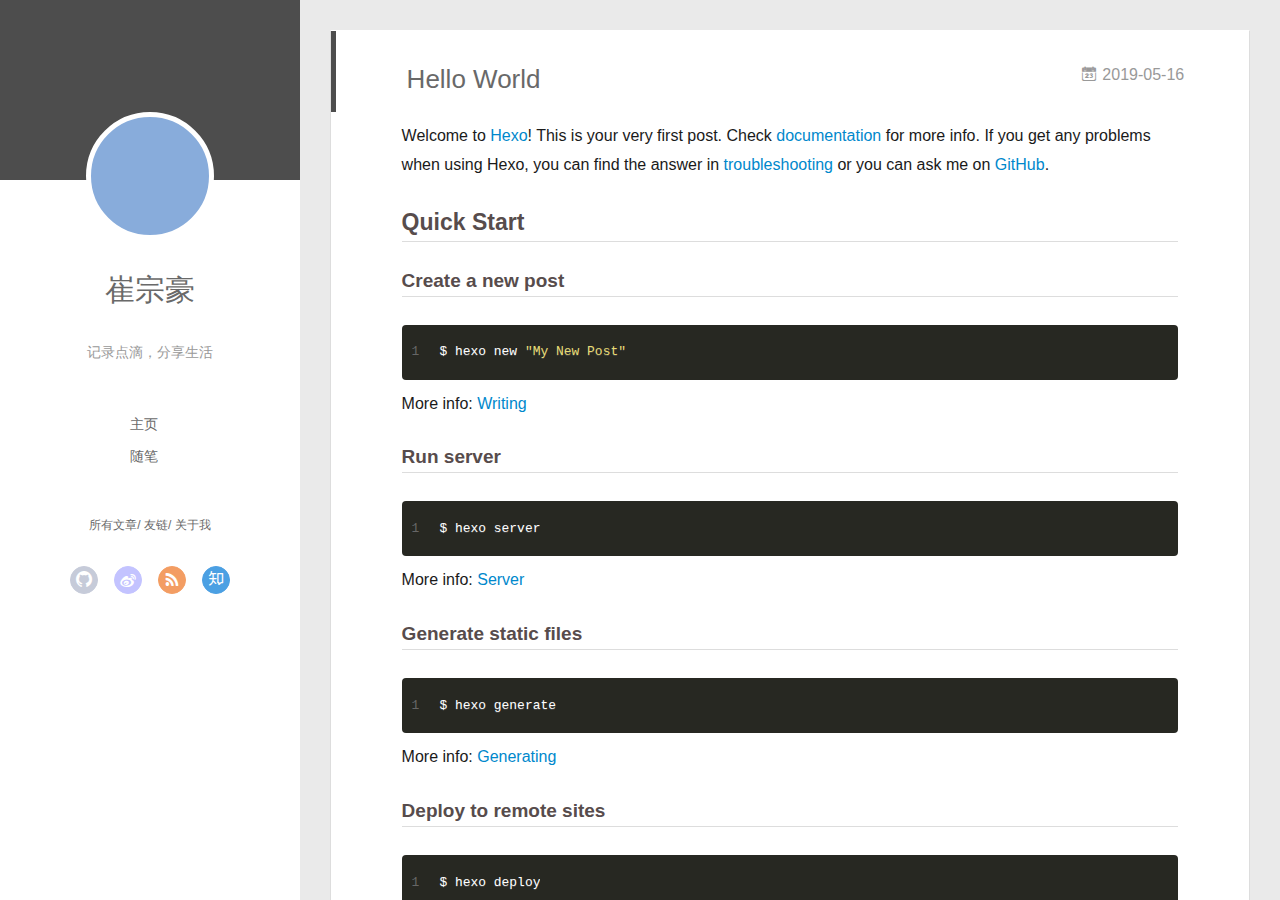
==== commit 86413004: "Site updated: 2019-05-16 20:14:13" ====
--- a/index.html
+++ b/index.html
@@ -5,18 +5,22 @@
   
   <meta name="renderer" content="webkit">
   <meta http-equiv="X-UA-Compatible" content="IE=edge">
-  <link rel="dns-prefetch" href="http://yoursite.com">
-  <title>Hexo</title>
+  <link rel="dns-prefetch" href="https://cuizonghao.xyz">
+  <title>崔宗豪的个人博客</title>
   <meta name="viewport" content="width=device-width, initial-scale=1, maximum-scale=1">
-  <meta property="og:type" content="website">
-<meta property="og:title" content="Hexo">
-<meta property="og:url" content="http://yoursite.com/index.html">
-<meta property="og:site_name" content="Hexo">
+  <meta name="description" content="IT;JAVA;HTML;CSS;JS;前端;JAVAWeb">
+<meta name="keywords" content="IT;JAVA;HTML;CSS;JS;前端;JAVAWeb">
+<meta property="og:type" content="website">
+<meta property="og:title" content="崔宗豪的个人博客">
+<meta property="og:url" content="https://cuizonghao.xyz/index.html">
+<meta property="og:site_name" content="崔宗豪的个人博客">
+<meta property="og:description" content="IT;JAVA;HTML;CSS;JS;前端;JAVAWeb">
 <meta property="og:locale" content="default">
 <meta name="twitter:card" content="summary">
-<meta name="twitter:title" content="Hexo">
-  
-    <link rel="alternative" href="/atom.xml" title="Hexo" type="application/atom+xml">
+<meta name="twitter:title" content="崔宗豪的个人博客">
+<meta name="twitter:description" content="IT;JAVA;HTML;CSS;JS;前端;JAVAWeb">
+  
+    <link rel="alternative" href="/atom.xml" title="崔宗豪的个人博客" type="application/atom+xml">
   
   
     <link rel="icon" href="/favicon.png">
@@ -46,8 +50,10 @@
 			<img src class="js-avatar">
 		</a>
 		<hgroup>
-		  <h1 class="header-author"><a href="/">John Doe</a></h1>
+		  <h1 class="header-author"><a href="/">崔宗豪</a></h1>
 		</hgroup>
+		
+		<p class="header-subtitle">记录点滴，分享生活</p>
 		
 
 		<nav class="header-menu">
@@ -104,8 +110,10 @@
 				<img src class="js-avatar">
 			</div>
 			<hgroup>
-			  <h1 class="header-author js-header-author">John Doe</h1>
+			  <h1 class="header-author js-header-author">崔宗豪</h1>
 			</hgroup>
+			
+			<p class="header-subtitle"><i class="icon icon-quo-left"></i>记录点滴，分享生活<i class="icon icon-quo-right"></i></p>
 			
 			
 			
@@ -233,7 +241,7 @@
   <div class="outer">
     <div id="footer-info">
     	<div class="footer-left">
-    		&copy; 2019 John Doe
+    		&copy; 2019 崔宗豪
     	</div>
       	<div class="footer-right">
       		<a href="http://hexo.io/" target="_blank">Hexo</a>  Theme <a href="https://github.com/litten/hexo-theme-yilia" target="_blank">Yilia</a> by Litten
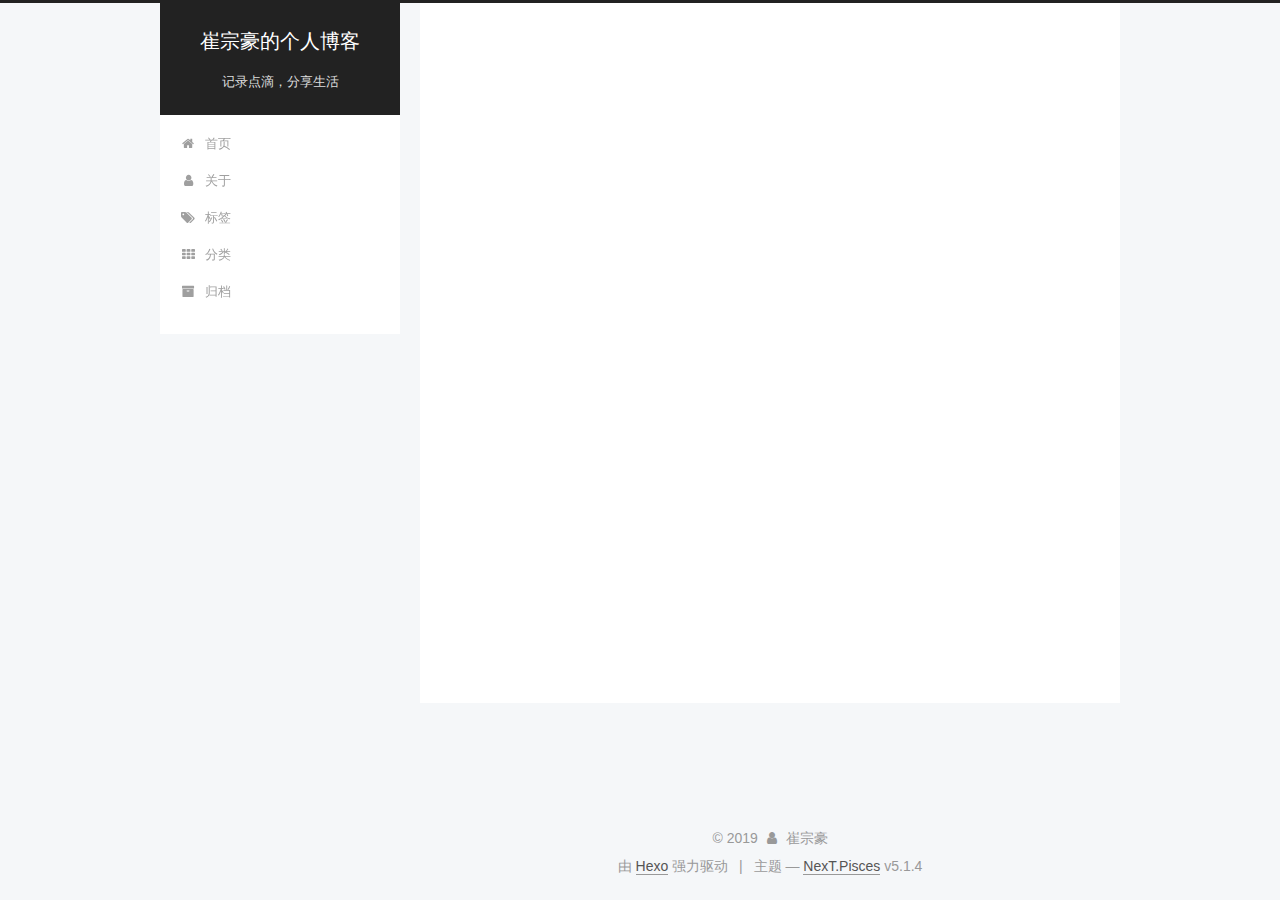
==== commit 606562d7: "Site updated: 2019-05-17 14:34:21" ====
--- a/index.html
+++ b/index.html
@@ -1,482 +1,655 @@
 <!DOCTYPE html>
-<html>
+
+
+
+  
+
+
+<html class="theme-next pisces use-motion" lang="zh-Hans">
 <head><meta name="generator" content="Hexo 3.8.0">
-  <meta charset="utf-8">
-  
-  <meta name="renderer" content="webkit">
-  <meta http-equiv="X-UA-Compatible" content="IE=edge">
-  <link rel="dns-prefetch" href="https://cuizonghao.xyz">
-  <title>崔宗豪的个人博客</title>
-  <meta name="viewport" content="width=device-width, initial-scale=1, maximum-scale=1">
-  <meta name="description" content="IT;JAVA;HTML;CSS;JS;前端;JAVAWeb">
+  <meta charset="UTF-8">
+<meta http-equiv="X-UA-Compatible" content="IE=edge">
+<meta name="viewport" content="width=device-width, initial-scale=1, maximum-scale=1">
+<meta name="theme-color" content="#222">
+
+
+
+
+
+
+
+
+
+<meta http-equiv="Cache-Control" content="no-transform">
+<meta http-equiv="Cache-Control" content="no-siteapp">
+
+
+
+
+
+
+
+
+
+
+
+
+
+
+
+
+  
+  
+  <link href="/lib/fancybox/source/jquery.fancybox.css?v=2.1.5" rel="stylesheet" type="text/css">
+
+
+
+
+
+
+
+<link href="/lib/font-awesome/css/font-awesome.min.css?v=4.6.2" rel="stylesheet" type="text/css">
+
+<link href="/css/main.css?v=5.1.4" rel="stylesheet" type="text/css">
+
+
+  <link rel="apple-touch-icon" sizes="180x180" href="/images/apple-touch-icon-next.png?v=5.1.4">
+
+
+  <link rel="icon" type="image/png" sizes="32x32" href="/images/favicon-32x32-next.png?v=5.1.4">
+
+
+  <link rel="icon" type="image/png" sizes="16x16" href="/images/favicon-16x16-next.png?v=5.1.4">
+
+
+  <link rel="mask-icon" href="/images/logo.svg?v=5.1.4" color="#222">
+
+
+
+
+
+  <meta name="keywords" content="Hexo, NexT">
+
+
+
+
+
+
+
+
+
+
+<meta name="description" content="IT;JAVA;HTML;CSS;JS;前端;JAVAWeb">
 <meta name="keywords" content="IT;JAVA;HTML;CSS;JS;前端;JAVAWeb">
 <meta property="og:type" content="website">
 <meta property="og:title" content="崔宗豪的个人博客">
-<meta property="og:url" content="https://cuizonghao.xyz/index.html">
+<meta property="og:url" content="http://yoursite.com/index.html">
 <meta property="og:site_name" content="崔宗豪的个人博客">
 <meta property="og:description" content="IT;JAVA;HTML;CSS;JS;前端;JAVAWeb">
-<meta property="og:locale" content="default">
+<meta property="og:locale" content="zh-Hans">
 <meta name="twitter:card" content="summary">
 <meta name="twitter:title" content="崔宗豪的个人博客">
 <meta name="twitter:description" content="IT;JAVA;HTML;CSS;JS;前端;JAVAWeb">
-  
-    <link rel="alternative" href="/atom.xml" title="崔宗豪的个人博客" type="application/atom+xml">
-  
-  
-    <link rel="icon" href="/favicon.png">
-  
-  <link rel="stylesheet" type="text/css" href="/./main.0cf68a.css">
-  <style type="text/css">
-  
-    #container.show {
-      background: linear-gradient(200deg,#a0cfe4,#e8c37e);
+
+
+
+<script type="text/javascript" id="hexo.configurations">
+  var NexT = window.NexT || {};
+  var CONFIG = {
+    root: '/',
+    scheme: 'Pisces',
+    version: '5.1.4',
+    sidebar: {"position":"left","display":"post","offset":12,"b2t":false,"scrollpercent":false,"onmobile":false},
+    fancybox: true,
+    tabs: true,
+    motion: {"enable":true,"async":false,"transition":{"post_block":"fadeIn","post_header":"slideDownIn","post_body":"slideDownIn","coll_header":"slideLeftIn","sidebar":"slideUpIn"}},
+    duoshuo: {
+      userId: '0',
+      author: '博主'
+    },
+    algolia: {
+      applicationID: '',
+      apiKey: '',
+      indexName: '',
+      hits: {"per_page":10},
+      labels: {"input_placeholder":"Search for Posts","hits_empty":"We didn't find any results for the search: ${query}","hits_stats":"${hits} results found in ${time} ms"}
     }
-  </style>
-  
-
-  
+  };
+</script>
+
+
+
+  <link rel="canonical" href="http://yoursite.com/">
+
+
+
+
+
+  <title>崔宗豪的个人博客</title>
+  
+
+
+
+
+
+
+
 
 </head>
-</html>
-<body>
-  <div id="container" q-class="show:isCtnShow">
-    <canvas id="anm-canvas" class="anm-canvas"></canvas>
-    <div class="left-col" q-class="show:isShow">
-      
-<div class="overlay" style="background: #4d4d4d"></div>
-<div class="intrude-less">
-	<header id="header" class="inner">
-		<a href="/" class="profilepic">
-			<img src class="js-avatar">
-		</a>
-		<hgroup>
-		  <h1 class="header-author"><a href="/">崔宗豪</a></h1>
-		</hgroup>
-		
-		<p class="header-subtitle">记录点滴，分享生活</p>
-		
-
-		<nav class="header-menu">
-			<ul>
-			
-				<li><a href="/">主页</a></li>
-	        
-				<li><a href="/tags/随笔/">随笔</a></li>
-	        
-			</ul>
-		</nav>
-		<nav class="header-smart-menu">
-    		
-    			
-    			<a q-on="click: openSlider(e, 'innerArchive')" href="javascript:void(0)">所有文章</a>
-    			
-            
-    			
-    			<a q-on="click: openSlider(e, 'friends')" href="javascript:void(0)">友链</a>
-    			
-            
-    			
-    			<a q-on="click: openSlider(e, 'aboutme')" href="javascript:void(0)">关于我</a>
-    			
-            
-		</nav>
-		<nav class="header-nav">
-			<div class="social">
-				
-					<a class="github" target="_blank" href="#" title="github"><i class="icon-github"></i></a>
-		        
-					<a class="weibo" target="_blank" href="#" title="weibo"><i class="icon-weibo"></i></a>
-		        
-					<a class="rss" target="_blank" href="#" title="rss"><i class="icon-rss"></i></a>
-		        
-					<a class="zhihu" target="_blank" href="#" title="zhihu"><i class="icon-zhihu"></i></a>
-		        
-			</div>
-		</nav>
-	</header>		
+
+<body itemscope itemtype="http://schema.org/WebPage" lang="zh-Hans">
+
+  
+  
+    
+  
+
+  <div class="container sidebar-position-left 
+  page-home">
+    <div class="headband"></div>
+
+    <header id="header" class="header" itemscope itemtype="http://schema.org/WPHeader">
+      <div class="header-inner"><div class="site-brand-wrapper">
+  <div class="site-meta ">
+    
+
+    <div class="custom-logo-site-title">
+      <a href="/" class="brand" rel="start">
+        <span class="logo-line-before"><i></i></span>
+        <span class="site-title">崔宗豪的个人博客</span>
+        <span class="logo-line-after"><i></i></span>
+      </a>
+    </div>
+      
+        <p class="site-subtitle">记录点滴，分享生活</p>
+      
+  </div>
+
+  <div class="site-nav-toggle">
+    <button>
+      <span class="btn-bar"></span>
+      <span class="btn-bar"></span>
+      <span class="btn-bar"></span>
+    </button>
+  </div>
 </div>
 
+<nav class="site-nav">
+  
+
+  
+    <ul id="menu" class="menu">
+      
+        
+        <li class="menu-item menu-item-home">
+          <a href="/" rel="section">
+            
+              <i class="menu-item-icon fa fa-fw fa-home"></i> <br>
+            
+            首页
+          </a>
+        </li>
+      
+        
+        <li class="menu-item menu-item-about">
+          <a href="/about/" rel="section">
+            
+              <i class="menu-item-icon fa fa-fw fa-user"></i> <br>
+            
+            关于
+          </a>
+        </li>
+      
+        
+        <li class="menu-item menu-item-tags">
+          <a href="/tags/" rel="section">
+            
+              <i class="menu-item-icon fa fa-fw fa-tags"></i> <br>
+            
+            标签
+          </a>
+        </li>
+      
+        
+        <li class="menu-item menu-item-categories">
+          <a href="/categories/" rel="section">
+            
+              <i class="menu-item-icon fa fa-fw fa-th"></i> <br>
+            
+            分类
+          </a>
+        </li>
+      
+        
+        <li class="menu-item menu-item-archives">
+          <a href="/archives/" rel="section">
+            
+              <i class="menu-item-icon fa fa-fw fa-archive"></i> <br>
+            
+            归档
+          </a>
+        </li>
+      
+
+      
+    </ul>
+  
+
+  
+</nav>
+
+
+
+ </div>
+    </header>
+
+    <main id="main" class="main">
+      <div class="main-inner">
+        <div class="content-wrap">
+          <div id="content" class="content">
+            
+  <section id="posts" class="posts-expand">
+    
+      
+
+  
+
+  
+  
+  
+
+  <article class="post post-type-normal" itemscope itemtype="http://schema.org/Article">
+  
+  
+  
+  <div class="post-block">
+    <link itemprop="mainEntityOfPage" href="http://yoursite.com/2019/05/17/Windows下MySQL5.6ZIP包安装/">
+
+    <span hidden itemprop="author" itemscope itemtype="http://schema.org/Person">
+      <meta itemprop="name" content="崔宗豪">
+      <meta itemprop="description" content>
+      <meta itemprop="image" content="/images/avatar.gif">
+    </span>
+
+    <span hidden itemprop="publisher" itemscope itemtype="http://schema.org/Organization">
+      <meta itemprop="name" content="崔宗豪的个人博客">
+    </span>
+
+    
+      <header class="post-header">
+
+        
+        
+          <h1 class="post-title" itemprop="name headline">
+                
+                <a class="post-title-link" href="/2019/05/17/Windows下MySQL5.6ZIP包安装/" itemprop="url">未命名</a></h1>
+        
+
+        <div class="post-meta">
+          <span class="post-time">
+            
+              <span class="post-meta-item-icon">
+                <i class="fa fa-calendar-o"></i>
+              </span>
+              
+                <span class="post-meta-item-text">发表于</span>
+              
+              <time title="创建于" itemprop="dateCreated datePublished" datetime="2019-05-17T14:01:06+08:00">
+                2019-05-17
+              </time>
+            
+
+            
+
+            
+          </span>
+
+          
+
+          
+            
+          
+
+          
+          
+
+          
+
+          
+
+          
+
+        </div>
+      </header>
+    
+
+    
+    
+    
+    <div class="post-body" itemprop="articleBody">
+
+      
+      
+
+      
+        
+          <h1 id="MySQL5-6-Windows下ZIP包安装"><a href="#MySQL5-6-Windows下ZIP包安装" class="headerlink" title="MySQL5.6 Windows下ZIP包安装"></a>MySQL5.6 Windows下ZIP包安装</h1><blockquote>
+<p>本文为Windows平台下MySQL5.6版本ZIP压缩包安装教程</p>
+</blockquote>
+          <!--noindex-->
+          <div class="post-button text-center">
+            <a class="btn" href="/2019/05/17/Windows下MySQL5.6ZIP包安装/#more" rel="contents">
+              阅读全文 &raquo;
+            </a>
+          </div>
+          <!--/noindex-->
+        
+      
     </div>
-    <div class="mid-col" q-class="show:isShow,hide:isShow|isFalse">
-      
-<nav id="mobile-nav">
-  	<div class="overlay js-overlay" style="background: #4d4d4d"></div>
-	<div class="btnctn js-mobile-btnctn">
-  		<div class="slider-trigger list" q-on="click: openSlider(e)"><i class="icon icon-sort"></i></div>
-	</div>
-	<div class="intrude-less">
-		<header id="header" class="inner">
-			<div class="profilepic">
-				<img src class="js-avatar">
-			</div>
-			<hgroup>
-			  <h1 class="header-author js-header-author">崔宗豪</h1>
-			</hgroup>
-			
-			<p class="header-subtitle"><i class="icon icon-quo-left"></i>记录点滴，分享生活<i class="icon icon-quo-right"></i></p>
-			
-			
-			
-				
-			
-				
-			
-			
-			
-			<nav class="header-nav">
-				<div class="social">
-					
-						<a class="github" target="_blank" href="#" title="github"><i class="icon-github"></i></a>
-			        
-						<a class="weibo" target="_blank" href="#" title="weibo"><i class="icon-weibo"></i></a>
-			        
-						<a class="rss" target="_blank" href="#" title="rss"><i class="icon-rss"></i></a>
-			        
-						<a class="zhihu" target="_blank" href="#" title="zhihu"><i class="icon-zhihu"></i></a>
-			        
-				</div>
-			</nav>
-
-			<nav class="header-menu js-header-menu">
-				<ul style="width: 50%">
-				
-				
-					<li style="width: 50%"><a href="/">主页</a></li>
-		        
-					<li style="width: 50%"><a href="/tags/随笔/">随笔</a></li>
-		        
-				</ul>
-			</nav>
-		</header>				
-	</div>
-	<div class="mobile-mask" style="display:none" q-show="isShow"></div>
-</nav>
-
-      <div id="wrapper" class="body-wrap">
-        <div class="menu-l">
-          <div class="canvas-wrap">
-            <canvas data-colors="#eaeaea" data-sectionHeight="100" data-contentId="js-content" id="myCanvas1" class="anm-canvas"></canvas>
+    
+    
+    
+
+    
+
+    
+
+    
+
+    <footer class="post-footer">
+      
+
+      
+
+      
+
+      
+      
+        <div class="post-eof"></div>
+      
+    </footer>
+  </div>
+  
+  
+  
+  </article>
+
+
+    
+  </section>
+
+  
+
+
           </div>
-          <div id="js-content" class="content-ll">
-            
-  
-    <article id="post-hello-world" class="article article-type-post  article-index" itemscope itemprop="blogPost">
-  <div class="article-inner">
-    
-      <header class="article-header">
-        
-  
-    <h1 itemprop="name">
-      <a class="article-title" href="/2019/05/16/hello-world/">Hello World</a>
-    </h1>
-  
-
-        
-        <a href="/2019/05/16/hello-world/" class="archive-article-date">
-  	<time datetime="2019-05-16T09:25:05.529Z" itemprop="datePublished"><i class="icon-calendar icon"></i>2019-05-16</time>
-</a>
-        
-      </header>
-    
-    <div class="article-entry" itemprop="articleBody">
-      
-        <p>Welcome to <a href="https://hexo.io/" target="_blank" rel="noopener">Hexo</a>! This is your very first post. Check <a href="https://hexo.io/docs/" target="_blank" rel="noopener">documentation</a> for more info. If you get any problems when using Hexo, you can find the answer in <a href="https://hexo.io/docs/troubleshooting.html" target="_blank" rel="noopener">troubleshooting</a> or you can ask me on <a href="https://github.com/hexojs/hexo/issues" target="_blank" rel="noopener">GitHub</a>.</p>
-<h2 id="Quick-Start"><a href="#Quick-Start" class="headerlink" title="Quick Start"></a>Quick Start</h2><h3 id="Create-a-new-post"><a href="#Create-a-new-post" class="headerlink" title="Create a new post"></a>Create a new post</h3><figure class="highlight bash"><table><tr><td class="gutter"><pre><span class="line">1</span><br></pre></td><td class="code"><pre><span class="line">$ hexo new <span class="string">"My New Post"</span></span><br></pre></td></tr></table></figure>
-<p>More info: <a href="https://hexo.io/docs/writing.html" target="_blank" rel="noopener">Writing</a></p>
-<h3 id="Run-server"><a href="#Run-server" class="headerlink" title="Run server"></a>Run server</h3><figure class="highlight bash"><table><tr><td class="gutter"><pre><span class="line">1</span><br></pre></td><td class="code"><pre><span class="line">$ hexo server</span><br></pre></td></tr></table></figure>
-<p>More info: <a href="https://hexo.io/docs/server.html" target="_blank" rel="noopener">Server</a></p>
-<h3 id="Generate-static-files"><a href="#Generate-static-files" class="headerlink" title="Generate static files"></a>Generate static files</h3><figure class="highlight bash"><table><tr><td class="gutter"><pre><span class="line">1</span><br></pre></td><td class="code"><pre><span class="line">$ hexo generate</span><br></pre></td></tr></table></figure>
-<p>More info: <a href="https://hexo.io/docs/generating.html" target="_blank" rel="noopener">Generating</a></p>
-<h3 id="Deploy-to-remote-sites"><a href="#Deploy-to-remote-sites" class="headerlink" title="Deploy to remote sites"></a>Deploy to remote sites</h3><figure class="highlight bash"><table><tr><td class="gutter"><pre><span class="line">1</span><br></pre></td><td class="code"><pre><span class="line">$ hexo deploy</span><br></pre></td></tr></table></figure>
-<p>More info: <a href="https://hexo.io/docs/deployment.html" target="_blank" rel="noopener">Deployment</a></p>
-
-      
-
-      
-    </div>
-    <div class="article-info article-info-index">
-      
-      
-      
-
-      
-        <p class="article-more-link">
-          <a class="article-more-a" href="/2019/05/16/hello-world/">展开全文 >></a>
-        </p>
-      
-
-      
-      <div class="clearfix"></div>
+          
+
+
+          
+
+        </div>
+        
+          
+  
+  <div class="sidebar-toggle">
+    <div class="sidebar-toggle-line-wrap">
+      <span class="sidebar-toggle-line sidebar-toggle-line-first"></span>
+      <span class="sidebar-toggle-line sidebar-toggle-line-middle"></span>
+      <span class="sidebar-toggle-line sidebar-toggle-line-last"></span>
     </div>
   </div>
-</article>
-
-<aside class="wrap-side-operation">
-    <div class="mod-side-operation">
-        
-        <div class="jump-container" id="js-jump-container" style="display:none;">
-            <a href="javascript:void(0)" class="mod-side-operation__jump-to-top">
-                <i class="icon-font icon-back"></i>
-            </a>
-            <div id="js-jump-plan-container" class="jump-plan-container" style="top: -11px;">
-                <i class="icon-font icon-plane jump-plane"></i>
-            </div>
+
+  <aside id="sidebar" class="sidebar">
+    
+    <div class="sidebar-inner">
+
+      
+
+      
+
+      <section class="site-overview-wrap sidebar-panel sidebar-panel-active">
+        <div class="site-overview">
+          <div class="site-author motion-element" itemprop="author" itemscope itemtype="http://schema.org/Person">
+            
+              <p class="site-author-name" itemprop="name">崔宗豪</p>
+              <p class="site-description motion-element" itemprop="description">IT;JAVA;HTML;CSS;JS;前端;JAVAWeb</p>
+          </div>
+
+          <nav class="site-state motion-element">
+
+            
+              <div class="site-state-item site-state-posts">
+              
+                <a href="/archives/">
+              
+                  <span class="site-state-item-count">1</span>
+                  <span class="site-state-item-name">日志</span>
+                </a>
+              </div>
+            
+
+            
+
+            
+
+          </nav>
+
+          
+
+          
+
+          
+          
+
+          
+          
+
+          
+
         </div>
-        
-        
+      </section>
+
+      
+
+      
+
     </div>
-</aside>
-
-
-
-
-  
-  
-
-
-          </div>
-        </div>
+  </aside>
+
+
+        
       </div>
-      <footer id="footer">
-  <div class="outer">
-    <div id="footer-info">
-    	<div class="footer-left">
-    		&copy; 2019 崔宗豪
-    	</div>
-      	<div class="footer-right">
-      		<a href="http://hexo.io/" target="_blank">Hexo</a>  Theme <a href="https://github.com/litten/hexo-theme-yilia" target="_blank">Yilia</a> by Litten
-      	</div>
-    </div>
+    </main>
+
+    <footer id="footer" class="footer">
+      <div class="footer-inner">
+        <div class="copyright">&copy; <span itemprop="copyrightYear">2019</span>
+  <span class="with-love">
+    <i class="fa fa-user"></i>
+  </span>
+  <span class="author" itemprop="copyrightHolder">崔宗豪</span>
+
+  
+</div>
+
+
+  <div class="powered-by">由 <a class="theme-link" target="_blank" href="https://hexo.io">Hexo</a> 强力驱动</div>
+
+
+
+  <span class="post-meta-divider">|</span>
+
+
+
+  <div class="theme-info">主题 &mdash; <a class="theme-link" target="_blank" href="https://github.com/iissnan/hexo-theme-next">NexT.Pisces</a> v5.1.4</div>
+
+
+
+
+        
+
+
+
+
+
+
+
+        
+      </div>
+    </footer>
+
+    
+      <div class="back-to-top">
+        <i class="fa fa-arrow-up"></i>
+        
+      </div>
+    
+
+    
+
   </div>
-</footer>
-    </div>
-    <script>
-	var yiliaConfig = {
-		mathjax: false,
-		isHome: true,
-		isPost: false,
-		isArchive: false,
-		isTag: false,
-		isCategory: false,
-		open_in_new: false,
-		toc_hide_index: true,
-		root: "/",
-		innerArchive: true,
-		showTags: false
-	}
+
+  
+
+<script type="text/javascript">
+  if (Object.prototype.toString.call(window.Promise) !== '[object Function]') {
+    window.Promise = null;
+  }
 </script>
 
-<script>!function(t){function n(e){if(r[e])return r[e].exports;var i=r[e]={exports:{},id:e,loaded:!1};return t[e].call(i.exports,i,i.exports,n),i.loaded=!0,i.exports}var r={};n.m=t,n.c=r,n.p="./",n(0)}([function(t,n,r){r(195),t.exports=r(191)},function(t,n,r){var e=r(3),i=r(52),o=r(27),u=r(28),c=r(53),f="prototype",a=function(t,n,r){var s,l,h,v,p=t&a.F,d=t&a.G,y=t&a.S,g=t&a.P,b=t&a.B,m=d?e:y?e[n]||(e[n]={}):(e[n]||{})[f],x=d?i:i[n]||(i[n]={}),w=x[f]||(x[f]={});d&&(r=n);for(s in r)l=!p&&m&&void 0!==m[s],h=(l?m:r)[s],v=b&&l?c(h,e):g&&"function"==typeof h?c(Function.call,h):h,m&&u(m,s,h,t&a.U),x[s]!=h&&o(x,s,v),g&&w[s]!=h&&(w[s]=h)};e.core=i,a.F=1,a.G=2,a.S=4,a.P=8,a.B=16,a.W=32,a.U=64,a.R=128,t.exports=a},function(t,n,r){var e=r(6);t.exports=function(t){if(!e(t))throw TypeError(t+" is not an object!");return t}},function(t,n){var r=t.exports="undefined"!=typeof window&&window.Math==Math?window:"undefined"!=typeof self&&self.Math==Math?self:Function("return this")();"number"==typeof __g&&(__g=r)},function(t,n){t.exports=function(t){try{return!!t()}catch(t){return!0}}},function(t,n){var r=t.exports="undefined"!=typeof window&&window.Math==Math?window:"undefined"!=typeof self&&self.Math==Math?self:Function("return this")();"number"==typeof __g&&(__g=r)},function(t,n){t.exports=function(t){return"object"==typeof t?null!==t:"function"==typeof t}},function(t,n,r){var e=r(126)("wks"),i=r(76),o=r(3).Symbol,u="function"==typeof o;(t.exports=function(t){return e[t]||(e[t]=u&&o[t]||(u?o:i)("Symbol."+t))}).store=e},function(t,n){var r={}.hasOwnProperty;t.exports=function(t,n){return r.call(t,n)}},function(t,n,r){var e=r(94),i=r(33);t.exports=function(t){return e(i(t))}},function(t,n,r){t.exports=!r(4)(function(){return 7!=Object.defineProperty({},"a",{get:function(){return 7}}).a})},function(t,n,r){var e=r(2),i=r(167),o=r(50),u=Object.defineProperty;n.f=r(10)?Object.defineProperty:function(t,n,r){if(e(t),n=o(n,!0),e(r),i)try{return u(t,n,r)}catch(t){}if("get"in r||"set"in r)throw TypeError("Accessors not supported!");return"value"in r&&(t[n]=r.value),t}},function(t,n,r){t.exports=!r(18)(function(){return 7!=Object.defineProperty({},"a",{get:function(){return 7}}).a})},function(t,n,r){var e=r(14),i=r(22);t.exports=r(12)?function(t,n,r){return e.f(t,n,i(1,r))}:function(t,n,r){return t[n]=r,t}},function(t,n,r){var e=r(20),i=r(58),o=r(42),u=Object.defineProperty;n.f=r(12)?Object.defineProperty:function(t,n,r){if(e(t),n=o(n,!0),e(r),i)try{return u(t,n,r)}catch(t){}if("get"in r||"set"in r)throw TypeError("Accessors not supported!");return"value"in r&&(t[n]=r.value),t}},function(t,n,r){var e=r(40)("wks"),i=r(23),o=r(5).Symbol,u="function"==typeof o;(t.exports=function(t){return e[t]||(e[t]=u&&o[t]||(u?o:i)("Symbol."+t))}).store=e},function(t,n,r){var e=r(67),i=Math.min;t.exports=function(t){return t>0?i(e(t),9007199254740991):0}},function(t,n,r){var e=r(46);t.exports=function(t){return Object(e(t))}},function(t,n){t.exports=function(t){try{return!!t()}catch(t){return!0}}},function(t,n,r){var e=r(63),i=r(34);t.exports=Object.keys||function(t){return e(t,i)}},function(t,n,r){var e=r(21);t.exports=function(t){if(!e(t))throw TypeError(t+" is not an object!");return t}},function(t,n){t.exports=function(t){return"object"==typeof t?null!==t:"function"==typeof t}},function(t,n){t.exports=function(t,n){return{enumerable:!(1&t),configurable:!(2&t),writable:!(4&t),value:n}}},function(t,n){var r=0,e=Math.random();t.exports=function(t){return"Symbol(".concat(void 0===t?"":t,")_",(++r+e).toString(36))}},function(t,n){var r={}.hasOwnProperty;t.exports=function(t,n){return r.call(t,n)}},function(t,n){var r=t.exports={version:"2.4.0"};"number"==typeof __e&&(__e=r)},function(t,n){t.exports=function(t){if("function"!=typeof t)throw TypeError(t+" is not a function!");return t}},function(t,n,r){var e=r(11),i=r(66);t.exports=r(10)?function(t,n,r){return e.f(t,n,i(1,r))}:function(t,n,r){return t[n]=r,t}},function(t,n,r){var e=r(3),i=r(27),o=r(24),u=r(76)("src"),c="toString",f=Function[c],a=(""+f).split(c);r(52).inspectSource=function(t){return f.call(t)},(t.exports=function(t,n,r,c){var f="function"==typeof r;f&&(o(r,"name")||i(r,"name",n)),t[n]!==r&&(f&&(o(r,u)||i(r,u,t[n]?""+t[n]:a.join(String(n)))),t===e?t[n]=r:c?t[n]?t[n]=r:i(t,n,r):(delete t[n],i(t,n,r)))})(Function.prototype,c,function(){return"function"==typeof this&&this[u]||f.call(this)})},function(t,n,r){var e=r(1),i=r(4),o=r(46),u=function(t,n,r,e){var i=String(o(t)),u="<"+n;return""!==r&&(u+=" "+r+'="'+String(e).replace(/"/g,"&quot;")+'"'),u+">"+i+"</"+n+">"};t.exports=function(t,n){var r={};r[t]=n(u),e(e.P+e.F*i(function(){var n=""[t]('"');return n!==n.toLowerCase()||n.split('"').length>3}),"String",r)}},function(t,n,r){var e=r(115),i=r(46);t.exports=function(t){return e(i(t))}},function(t,n,r){var e=r(116),i=r(66),o=r(30),u=r(50),c=r(24),f=r(167),a=Object.getOwnPropertyDescriptor;n.f=r(10)?a:function(t,n){if(t=o(t),n=u(n,!0),f)try{return a(t,n)}catch(t){}if(c(t,n))return i(!e.f.call(t,n),t[n])}},function(t,n,r){var e=r(24),i=r(17),o=r(145)("IE_PROTO"),u=Object.prototype;t.exports=Object.getPrototypeOf||function(t){return t=i(t),e(t,o)?t[o]:"function"==typeof t.constructor&&t instanceof t.constructor?t.constructor.prototype:t instanceof Object?u:null}},function(t,n){t.exports=function(t){if(void 0==t)throw TypeError("Can't call method on  "+t);return t}},function(t,n){t.exports="constructor,hasOwnProperty,isPrototypeOf,propertyIsEnumerable,toLocaleString,toString,valueOf".split(",")},function(t,n){t.exports={}},function(t,n){t.exports=!0},function(t,n){n.f={}.propertyIsEnumerable},function(t,n,r){var e=r(14).f,i=r(8),o=r(15)("toStringTag");t.exports=function(t,n,r){t&&!i(t=r?t:t.prototype,o)&&e(t,o,{configurable:!0,value:n})}},function(t,n,r){var e=r(40)("keys"),i=r(23);t.exports=function(t){return e[t]||(e[t]=i(t))}},function(t,n,r){var e=r(5),i="__core-js_shared__",o=e[i]||(e[i]={});t.exports=function(t){return o[t]||(o[t]={})}},function(t,n){var r=Math.ceil,e=Math.floor;t.exports=function(t){return isNaN(t=+t)?0:(t>0?e:r)(t)}},function(t,n,r){var e=r(21);t.exports=function(t,n){if(!e(t))return t;var r,i;if(n&&"function"==typeof(r=t.toString)&&!e(i=r.call(t)))return i;if("function"==typeof(r=t.valueOf)&&!e(i=r.call(t)))return i;if(!n&&"function"==typeof(r=t.toString)&&!e(i=r.call(t)))return i;throw TypeError("Can't convert object to primitive value")}},function(t,n,r){var e=r(5),i=r(25),o=r(36),u=r(44),c=r(14).f;t.exports=function(t){var n=i.Symbol||(i.Symbol=o?{}:e.Symbol||{});"_"==t.charAt(0)||t in n||c(n,t,{value:u.f(t)})}},function(t,n,r){n.f=r(15)},function(t,n){var r={}.toString;t.exports=function(t){return r.call(t).slice(8,-1)}},function(t,n){t.exports=function(t){if(void 0==t)throw TypeError("Can't call method on  "+t);return t}},function(t,n,r){var e=r(4);t.exports=function(t,n){return!!t&&e(function(){n?t.call(null,function(){},1):t.call(null)})}},function(t,n,r){var e=r(53),i=r(115),o=r(17),u=r(16),c=r(203);t.exports=function(t,n){var r=1==t,f=2==t,a=3==t,s=4==t,l=6==t,h=5==t||l,v=n||c;return function(n,c,p){for(var d,y,g=o(n),b=i(g),m=e(c,p,3),x=u(b.length),w=0,S=r?v(n,x):f?v(n,0):void 0;x>w;w++)if((h||w in b)&&(d=b[w],y=m(d,w,g),t))if(r)S[w]=y;else if(y)switch(t){case 3:return!0;case 5:return d;case 6:return w;case 2:S.push(d)}else if(s)return!1;return l?-1:a||s?s:S}}},function(t,n,r){var e=r(1),i=r(52),o=r(4);t.exports=function(t,n){var r=(i.Object||{})[t]||Object[t],u={};u[t]=n(r),e(e.S+e.F*o(function(){r(1)}),"Object",u)}},function(t,n,r){var e=r(6);t.exports=function(t,n){if(!e(t))return t;var r,i;if(n&&"function"==typeof(r=t.toString)&&!e(i=r.call(t)))return i;if("function"==typeof(r=t.valueOf)&&!e(i=r.call(t)))return i;if(!n&&"function"==typeof(r=t.toString)&&!e(i=r.call(t)))return i;throw TypeError("Can't convert object to primitive value")}},function(t,n,r){var e=r(5),i=r(25),o=r(91),u=r(13),c="prototype",f=function(t,n,r){var a,s,l,h=t&f.F,v=t&f.G,p=t&f.S,d=t&f.P,y=t&f.B,g=t&f.W,b=v?i:i[n]||(i[n]={}),m=b[c],x=v?e:p?e[n]:(e[n]||{})[c];v&&(r=n);for(a in r)(s=!h&&x&&void 0!==x[a])&&a in b||(l=s?x[a]:r[a],b[a]=v&&"function"!=typeof x[a]?r[a]:y&&s?o(l,e):g&&x[a]==l?function(t){var n=function(n,r,e){if(this instanceof t){switch(arguments.length){case 0:return new t;case 1:return new t(n);case 2:return new t(n,r)}return new t(n,r,e)}return t.apply(this,arguments)};return n[c]=t[c],n}(l):d&&"function"==typeof l?o(Function.call,l):l,d&&((b.virtual||(b.virtual={}))[a]=l,t&f.R&&m&&!m[a]&&u(m,a,l)))};f.F=1,f.G=2,f.S=4,f.P=8,f.B=16,f.W=32,f.U=64,f.R=128,t.exports=f},function(t,n){var r=t.exports={version:"2.4.0"};"number"==typeof __e&&(__e=r)},function(t,n,r){var e=r(26);t.exports=function(t,n,r){if(e(t),void 0===n)return t;switch(r){case 1:return function(r){return t.call(n,r)};case 2:return function(r,e){return t.call(n,r,e)};case 3:return function(r,e,i){return t.call(n,r,e,i)}}return function(){return t.apply(n,arguments)}}},function(t,n,r){var e=r(183),i=r(1),o=r(126)("metadata"),u=o.store||(o.store=new(r(186))),c=function(t,n,r){var i=u.get(t);if(!i){if(!r)return;u.set(t,i=new e)}var o=i.get(n);if(!o){if(!r)return;i.set(n,o=new e)}return o},f=function(t,n,r){var e=c(n,r,!1);return void 0!==e&&e.has(t)},a=function(t,n,r){var e=c(n,r,!1);return void 0===e?void 0:e.get(t)},s=function(t,n,r,e){c(r,e,!0).set(t,n)},l=function(t,n){var r=c(t,n,!1),e=[];return r&&r.forEach(function(t,n){e.push(n)}),e},h=function(t){return void 0===t||"symbol"==typeof t?t:String(t)},v=function(t){i(i.S,"Reflect",t)};t.exports={store:u,map:c,has:f,get:a,set:s,keys:l,key:h,exp:v}},function(t,n,r){"use strict";if(r(10)){var e=r(69),i=r(3),o=r(4),u=r(1),c=r(127),f=r(152),a=r(53),s=r(68),l=r(66),h=r(27),v=r(73),p=r(67),d=r(16),y=r(75),g=r(50),b=r(24),m=r(180),x=r(114),w=r(6),S=r(17),_=r(137),O=r(70),E=r(32),P=r(71).f,j=r(154),F=r(76),M=r(7),A=r(48),N=r(117),T=r(146),I=r(155),k=r(80),L=r(123),R=r(74),C=r(130),D=r(160),U=r(11),W=r(31),G=U.f,B=W.f,V=i.RangeError,z=i.TypeError,q=i.Uint8Array,K="ArrayBuffer",J="Shared"+K,Y="BYTES_PER_ELEMENT",H="prototype",$=Array[H],X=f.ArrayBuffer,Q=f.DataView,Z=A(0),tt=A(2),nt=A(3),rt=A(4),et=A(5),it=A(6),ot=N(!0),ut=N(!1),ct=I.values,ft=I.keys,at=I.entries,st=$.lastIndexOf,lt=$.reduce,ht=$.reduceRight,vt=$.join,pt=$.sort,dt=$.slice,yt=$.toString,gt=$.toLocaleString,bt=M("iterator"),mt=M("toStringTag"),xt=F("typed_constructor"),wt=F("def_constructor"),St=c.CONSTR,_t=c.TYPED,Ot=c.VIEW,Et="Wrong length!",Pt=A(1,function(t,n){return Tt(T(t,t[wt]),n)}),jt=o(function(){return 1===new q(new Uint16Array([1]).buffer)[0]}),Ft=!!q&&!!q[H].set&&o(function(){new q(1).set({})}),Mt=function(t,n){if(void 0===t)throw z(Et);var r=+t,e=d(t);if(n&&!m(r,e))throw V(Et);return e},At=function(t,n){var r=p(t);if(r<0||r%n)throw V("Wrong offset!");return r},Nt=function(t){if(w(t)&&_t in t)return t;throw z(t+" is not a typed array!")},Tt=function(t,n){if(!(w(t)&&xt in t))throw z("It is not a typed array constructor!");return new t(n)},It=function(t,n){return kt(T(t,t[wt]),n)},kt=function(t,n){for(var r=0,e=n.length,i=Tt(t,e);e>r;)i[r]=n[r++];return i},Lt=function(t,n,r){G(t,n,{get:function(){return this._d[r]}})},Rt=function(t){var n,r,e,i,o,u,c=S(t),f=arguments.length,s=f>1?arguments[1]:void 0,l=void 0!==s,h=j(c);if(void 0!=h&&!_(h)){for(u=h.call(c),e=[],n=0;!(o=u.next()).done;n++)e.push(o.value);c=e}for(l&&f>2&&(s=a(s,arguments[2],2)),n=0,r=d(c.length),i=Tt(this,r);r>n;n++)i[n]=l?s(c[n],n):c[n];return i},Ct=function(){for(var t=0,n=arguments.length,r=Tt(this,n);n>t;)r[t]=arguments[t++];return r},Dt=!!q&&o(function(){gt.call(new q(1))}),Ut=function(){return gt.apply(Dt?dt.call(Nt(this)):Nt(this),arguments)},Wt={copyWithin:function(t,n){return D.call(Nt(this),t,n,arguments.length>2?arguments[2]:void 0)},every:function(t){return rt(Nt(this),t,arguments.length>1?arguments[1]:void 0)},fill:function(t){return C.apply(Nt(this),arguments)},filter:function(t){return It(this,tt(Nt(this),t,arguments.length>1?arguments[1]:void 0))},find:function(t){return et(Nt(this),t,arguments.length>1?arguments[1]:void 0)},findIndex:function(t){return it(Nt(this),t,arguments.length>1?arguments[1]:void 0)},forEach:function(t){Z(Nt(this),t,arguments.length>1?arguments[1]:void 0)},indexOf:function(t){return ut(Nt(this),t,arguments.length>1?arguments[1]:void 0)},includes:function(t){return ot(Nt(this),t,arguments.length>1?arguments[1]:void 0)},join:function(t){return vt.apply(Nt(this),arguments)},lastIndexOf:function(t){return st.apply(Nt(this),arguments)},map:function(t){return Pt(Nt(this),t,arguments.length>1?arguments[1]:void 0)},reduce:function(t){return lt.apply(Nt(this),arguments)},reduceRight:function(t){return ht.apply(Nt(this),arguments)},reverse:function(){for(var t,n=this,r=Nt(n).length,e=Math.floor(r/2),i=0;i<e;)t=n[i],n[i++]=n[--r],n[r]=t;return n},some:function(t){return nt(Nt(this),t,arguments.length>1?arguments[1]:void 0)},sort:function(t){return pt.call(Nt(this),t)},subarray:function(t,n){var r=Nt(this),e=r.length,i=y(t,e);return new(T(r,r[wt]))(r.buffer,r.byteOffset+i*r.BYTES_PER_ELEMENT,d((void 0===n?e:y(n,e))-i))}},Gt=function(t,n){return It(this,dt.call(Nt(this),t,n))},Bt=function(t){Nt(this);var n=At(arguments[1],1),r=this.length,e=S(t),i=d(e.length),o=0;if(i+n>r)throw V(Et);for(;o<i;)this[n+o]=e[o++]},Vt={entries:function(){return at.call(Nt(this))},keys:function(){return ft.call(Nt(this))},values:function(){return ct.call(Nt(this))}},zt=function(t,n){return w(t)&&t[_t]&&"symbol"!=typeof n&&n in t&&String(+n)==String(n)},qt=function(t,n){return zt(t,n=g(n,!0))?l(2,t[n]):B(t,n)},Kt=function(t,n,r){return!(zt(t,n=g(n,!0))&&w(r)&&b(r,"value"))||b(r,"get")||b(r,"set")||r.configurable||b(r,"writable")&&!r.writable||b(r,"enumerable")&&!r.enumerable?G(t,n,r):(t[n]=r.value,t)};St||(W.f=qt,U.f=Kt),u(u.S+u.F*!St,"Object",{getOwnPropertyDescriptor:qt,defineProperty:Kt}),o(function(){yt.call({})})&&(yt=gt=function(){return vt.call(this)});var Jt=v({},Wt);v(Jt,Vt),h(Jt,bt,Vt.values),v(Jt,{slice:Gt,set:Bt,constructor:function(){},toString:yt,toLocaleString:Ut}),Lt(Jt,"buffer","b"),Lt(Jt,"byteOffset","o"),Lt(Jt,"byteLength","l"),Lt(Jt,"length","e"),G(Jt,mt,{get:function(){return this[_t]}}),t.exports=function(t,n,r,f){f=!!f;var a=t+(f?"Clamped":"")+"Array",l="Uint8Array"!=a,v="get"+t,p="set"+t,y=i[a],g=y||{},b=y&&E(y),m=!y||!c.ABV,S={},_=y&&y[H],j=function(t,r){var e=t._d;return e.v[v](r*n+e.o,jt)},F=function(t,r,e){var i=t._d;f&&(e=(e=Math.round(e))<0?0:e>255?255:255&e),i.v[p](r*n+i.o,e,jt)},M=function(t,n){G(t,n,{get:function(){return j(this,n)},set:function(t){return F(this,n,t)},enumerable:!0})};m?(y=r(function(t,r,e,i){s(t,y,a,"_d");var o,u,c,f,l=0,v=0;if(w(r)){if(!(r instanceof X||(f=x(r))==K||f==J))return _t in r?kt(y,r):Rt.call(y,r);o=r,v=At(e,n);var p=r.byteLength;if(void 0===i){if(p%n)throw V(Et);if((u=p-v)<0)throw V(Et)}else if((u=d(i)*n)+v>p)throw V(Et);c=u/n}else c=Mt(r,!0),u=c*n,o=new X(u);for(h(t,"_d",{b:o,o:v,l:u,e:c,v:new Q(o)});l<c;)M(t,l++)}),_=y[H]=O(Jt),h(_,"constructor",y)):L(function(t){new y(null),new y(t)},!0)||(y=r(function(t,r,e,i){s(t,y,a);var o;return w(r)?r instanceof X||(o=x(r))==K||o==J?void 0!==i?new g(r,At(e,n),i):void 0!==e?new g(r,At(e,n)):new g(r):_t in r?kt(y,r):Rt.call(y,r):new g(Mt(r,l))}),Z(b!==Function.prototype?P(g).concat(P(b)):P(g),function(t){t in y||h(y,t,g[t])}),y[H]=_,e||(_.constructor=y));var A=_[bt],N=!!A&&("values"==A.name||void 0==A.name),T=Vt.values;h(y,xt,!0),h(_,_t,a),h(_,Ot,!0),h(_,wt,y),(f?new y(1)[mt]==a:mt in _)||G(_,mt,{get:function(){return a}}),S[a]=y,u(u.G+u.W+u.F*(y!=g),S),u(u.S,a,{BYTES_PER_ELEMENT:n,from:Rt,of:Ct}),Y in _||h(_,Y,n),u(u.P,a,Wt),R(a),u(u.P+u.F*Ft,a,{set:Bt}),u(u.P+u.F*!N,a,Vt),u(u.P+u.F*(_.toString!=yt),a,{toString:yt}),u(u.P+u.F*o(function(){new y(1).slice()}),a,{slice:Gt}),u(u.P+u.F*(o(function(){return[1,2].toLocaleString()!=new y([1,2]).toLocaleString()})||!o(function(){_.toLocaleString.call([1,2])})),a,{toLocaleString:Ut}),k[a]=N?A:T,e||N||h(_,bt,T)}}else t.exports=function(){}},function(t,n){var r={}.toString;t.exports=function(t){return r.call(t).slice(8,-1)}},function(t,n,r){var e=r(21),i=r(5).document,o=e(i)&&e(i.createElement);t.exports=function(t){return o?i.createElement(t):{}}},function(t,n,r){t.exports=!r(12)&&!r(18)(function(){return 7!=Object.defineProperty(r(57)("div"),"a",{get:function(){return 7}}).a})},function(t,n,r){"use strict";var e=r(36),i=r(51),o=r(64),u=r(13),c=r(8),f=r(35),a=r(96),s=r(38),l=r(103),h=r(15)("iterator"),v=!([].keys&&"next"in[].keys()),p="keys",d="values",y=function(){return this};t.exports=function(t,n,r,g,b,m,x){a(r,n,g);var w,S,_,O=function(t){if(!v&&t in F)return F[t];switch(t){case p:case d:return function(){return new r(this,t)}}return function(){return new r(this,t)}},E=n+" Iterator",P=b==d,j=!1,F=t.prototype,M=F[h]||F["@@iterator"]||b&&F[b],A=M||O(b),N=b?P?O("entries"):A:void 0,T="Array"==n?F.entries||M:M;if(T&&(_=l(T.call(new t)))!==Object.prototype&&(s(_,E,!0),e||c(_,h)||u(_,h,y)),P&&M&&M.name!==d&&(j=!0,A=function(){return M.call(this)}),e&&!x||!v&&!j&&F[h]||u(F,h,A),f[n]=A,f[E]=y,b)if(w={values:P?A:O(d),keys:m?A:O(p),entries:N},x)for(S in w)S in F||o(F,S,w[S]);else i(i.P+i.F*(v||j),n,w);return w}},function(t,n,r){var e=r(20),i=r(100),o=r(34),u=r(39)("IE_PROTO"),c=function(){},f="prototype",a=function(){var t,n=r(57)("iframe"),e=o.length;for(n.style.display="none",r(93).appendChild(n),n.src="javascript:",t=n.contentWindow.document,t.open(),t.write("<script>document.F=Object<\/script>"),t.close(),a=t.F;e--;)delete a[f][o[e]];return a()};t.exports=Object.create||function(t,n){var r;return null!==t?(c[f]=e(t),r=new c,c[f]=null,r[u]=t):r=a(),void 0===n?r:i(r,n)}},function(t,n,r){var e=r(63),i=r(34).concat("length","prototype");n.f=Object.getOwnPropertyNames||function(t){return e(t,i)}},function(t,n){n.f=Object.getOwnPropertySymbols},function(t,n,r){var e=r(8),i=r(9),o=r(90)(!1),u=r(39)("IE_PROTO");t.exports=function(t,n){var r,c=i(t),f=0,a=[];for(r in c)r!=u&&e(c,r)&&a.push(r);for(;n.length>f;)e(c,r=n[f++])&&(~o(a,r)||a.push(r));return a}},function(t,n,r){t.exports=r(13)},function(t,n,r){var e=r(76)("meta"),i=r(6),o=r(24),u=r(11).f,c=0,f=Object.isExtensible||function(){return!0},a=!r(4)(function(){return f(Object.preventExtensions({}))}),s=function(t){u(t,e,{value:{i:"O"+ ++c,w:{}}})},l=function(t,n){if(!i(t))return"symbol"==typeof t?t:("string"==typeof t?"S":"P")+t;if(!o(t,e)){if(!f(t))return"F";if(!n)return"E";s(t)}return t[e].i},h=function(t,n){if(!o(t,e)){if(!f(t))return!0;if(!n)return!1;s(t)}return t[e].w},v=function(t){return a&&p.NEED&&f(t)&&!o(t,e)&&s(t),t},p=t.exports={KEY:e,NEED:!1,fastKey:l,getWeak:h,onFreeze:v}},function(t,n){t.exports=function(t,n){return{enumerable:!(1&t),configurable:!(2&t),writable:!(4&t),value:n}}},function(t,n){var r=Math.ceil,e=Math.floor;t.exports=function(t){return isNaN(t=+t)?0:(t>0?e:r)(t)}},function(t,n){t.exports=function(t,n,r,e){if(!(t instanceof n)||void 0!==e&&e in t)throw TypeError(r+": incorrect invocation!");return t}},function(t,n){t.exports=!1},function(t,n,r){var e=r(2),i=r(173),o=r(133),u=r(145)("IE_PROTO"),c=function(){},f="prototype",a=function(){var t,n=r(132)("iframe"),e=o.length;for(n.style.display="none",r(135).appendChild(n),n.src="javascript:",t=n.contentWindow.document,t.open(),t.write("<script>document.F=Object<\/script>"),t.close(),a=t.F;e--;)delete a[f][o[e]];return a()};t.exports=Object.create||function(t,n){var r;return null!==t?(c[f]=e(t),r=new c,c[f]=null,r[u]=t):r=a(),void 0===n?r:i(r,n)}},function(t,n,r){var e=r(175),i=r(133).concat("length","prototype");n.f=Object.getOwnPropertyNames||function(t){return e(t,i)}},function(t,n,r){var e=r(175),i=r(133);t.exports=Object.keys||function(t){return e(t,i)}},function(t,n,r){var e=r(28);t.exports=function(t,n,r){for(var i in n)e(t,i,n[i],r);return t}},function(t,n,r){"use strict";var e=r(3),i=r(11),o=r(10),u=r(7)("species");t.exports=function(t){var n=e[t];o&&n&&!n[u]&&i.f(n,u,{configurable:!0,get:function(){return this}})}},function(t,n,r){var e=r(67),i=Math.max,o=Math.min;t.exports=function(t,n){return t=e(t),t<0?i(t+n,0):o(t,n)}},function(t,n){var r=0,e=Math.random();t.exports=function(t){return"Symbol(".concat(void 0===t?"":t,")_",(++r+e).toString(36))}},function(t,n,r){var e=r(33);t.exports=function(t){return Object(e(t))}},function(t,n,r){var e=r(7)("unscopables"),i=Array.prototype;void 0==i[e]&&r(27)(i,e,{}),t.exports=function(t){i[e][t]=!0}},function(t,n,r){var e=r(53),i=r(169),o=r(137),u=r(2),c=r(16),f=r(154),a={},s={},n=t.exports=function(t,n,r,l,h){var v,p,d,y,g=h?function(){return t}:f(t),b=e(r,l,n?2:1),m=0;if("function"!=typeof g)throw TypeError(t+" is not iterable!");if(o(g)){for(v=c(t.length);v>m;m++)if((y=n?b(u(p=t[m])[0],p[1]):b(t[m]))===a||y===s)return y}else for(d=g.call(t);!(p=d.next()).done;)if((y=i(d,b,p.value,n))===a||y===s)return y};n.BREAK=a,n.RETURN=s},function(t,n){t.exports={}},function(t,n,r){var e=r(11).f,i=r(24),o=r(7)("toStringTag");t.exports=function(t,n,r){t&&!i(t=r?t:t.prototype,o)&&e(t,o,{configurable:!0,value:n})}},function(t,n,r){var e=r(1),i=r(46),o=r(4),u=r(150),c="["+u+"]",f="​-",a=RegExp("^"+c+c+"*"),s=RegExp(c+c+"*$"),l=function(t,n,r){var i={},c=o(function(){return!!u[t]()||f[t]()!=f}),a=i[t]=c?n(h):u[t];r&&(i[r]=a),e(e.P+e.F*c,"String",i)},h=l.trim=function(t,n){return t=String(i(t)),1&n&&(t=t.replace(a,"")),2&n&&(t=t.replace(s,"")),t};t.exports=l},function(t,n,r){t.exports={default:r(86),__esModule:!0}},function(t,n,r){t.exports={default:r(87),__esModule:!0}},function(t,n,r){"use strict";function e(t){return t&&t.__esModule?t:{default:t}}n.__esModule=!0;var i=r(84),o=e(i),u=r(83),c=e(u),f="function"==typeof c.default&&"symbol"==typeof o.default?function(t){return typeof t}:function(t){return t&&"function"==typeof c.default&&t.constructor===c.default&&t!==c.default.prototype?"symbol":typeof t};n.default="function"==typeof c.default&&"symbol"===f(o.default)?function(t){return void 0===t?"undefined":f(t)}:function(t){return t&&"function"==typeof c.default&&t.constructor===c.default&&t!==c.default.prototype?"symbol":void 0===t?"undefined":f(t)}},function(t,n,r){r(110),r(108),r(111),r(112),t.exports=r(25).Symbol},function(t,n,r){r(109),r(113),t.exports=r(44).f("iterator")},function(t,n){t.exports=function(t){if("function"!=typeof t)throw TypeError(t+" is not a function!");return t}},function(t,n){t.exports=function(){}},function(t,n,r){var e=r(9),i=r(106),o=r(105);t.exports=function(t){return function(n,r,u){var c,f=e(n),a=i(f.length),s=o(u,a);if(t&&r!=r){for(;a>s;)if((c=f[s++])!=c)return!0}else for(;a>s;s++)if((t||s in f)&&f[s]===r)return t||s||0;return!t&&-1}}},function(t,n,r){var e=r(88);t.exports=function(t,n,r){if(e(t),void 0===n)return t;switch(r){case 1:return function(r){return t.call(n,r)};case 2:return function(r,e){return t.call(n,r,e)};case 3:return function(r,e,i){return t.call(n,r,e,i)}}return function(){return t.apply(n,arguments)}}},function(t,n,r){var e=r(19),i=r(62),o=r(37);t.exports=function(t){var n=e(t),r=i.f;if(r)for(var u,c=r(t),f=o.f,a=0;c.length>a;)f.call(t,u=c[a++])&&n.push(u);return n}},function(t,n,r){t.exports=r(5).document&&document.documentElement},function(t,n,r){var e=r(56);t.exports=Object("z").propertyIsEnumerable(0)?Object:function(t){return"String"==e(t)?t.split(""):Object(t)}},function(t,n,r){var e=r(56);t.exports=Array.isArray||function(t){return"Array"==e(t)}},function(t,n,r){"use strict";var e=r(60),i=r(22),o=r(38),u={};r(13)(u,r(15)("iterator"),function(){return this}),t.exports=function(t,n,r){t.prototype=e(u,{next:i(1,r)}),o(t,n+" Iterator")}},function(t,n){t.exports=function(t,n){return{value:n,done:!!t}}},function(t,n,r){var e=r(19),i=r(9);t.exports=function(t,n){for(var r,o=i(t),u=e(o),c=u.length,f=0;c>f;)if(o[r=u[f++]]===n)return r}},function(t,n,r){var e=r(23)("meta"),i=r(21),o=r(8),u=r(14).f,c=0,f=Object.isExtensible||function(){return!0},a=!r(18)(function(){return f(Object.preventExtensions({}))}),s=function(t){u(t,e,{value:{i:"O"+ ++c,w:{}}})},l=function(t,n){if(!i(t))return"symbol"==typeof t?t:("string"==typeof t?"S":"P")+t;if(!o(t,e)){if(!f(t))return"F";if(!n)return"E";s(t)}return t[e].i},h=function(t,n){if(!o(t,e)){if(!f(t))return!0;if(!n)return!1;s(t)}return t[e].w},v=function(t){return a&&p.NEED&&f(t)&&!o(t,e)&&s(t),t},p=t.exports={KEY:e,NEED:!1,fastKey:l,getWeak:h,onFreeze:v}},function(t,n,r){var e=r(14),i=r(20),o=r(19);t.exports=r(12)?Object.defineProperties:function(t,n){i(t);for(var r,u=o(n),c=u.length,f=0;c>f;)e.f(t,r=u[f++],n[r]);return t}},function(t,n,r){var e=r(37),i=r(22),o=r(9),u=r(42),c=r(8),f=r(58),a=Object.getOwnPropertyDescriptor;n.f=r(12)?a:function(t,n){if(t=o(t),n=u(n,!0),f)try{return a(t,n)}catch(t){}if(c(t,n))return i(!e.f.call(t,n),t[n])}},function(t,n,r){var e=r(9),i=r(61).f,o={}.toString,u="object"==typeof window&&window&&Object.getOwnPropertyNames?Object.getOwnPropertyNames(window):[],c=function(t){try{return i(t)}catch(t){return u.slice()}};t.exports.f=function(t){return u&&"[object Window]"==o.call(t)?c(t):i(e(t))}},function(t,n,r){var e=r(8),i=r(77),o=r(39)("IE_PROTO"),u=Object.prototype;t.exports=Object.getPrototypeOf||function(t){return t=i(t),e(t,o)?t[o]:"function"==typeof t.constructor&&t instanceof t.constructor?t.constructor.prototype:t instanceof Object?u:null}},function(t,n,r){var e=r(41),i=r(33);t.exports=function(t){return function(n,r){var o,u,c=String(i(n)),f=e(r),a=c.length;return f<0||f>=a?t?"":void 0:(o=c.charCodeAt(f),o<55296||o>56319||f+1===a||(u=c.charCodeAt(f+1))<56320||u>57343?t?c.charAt(f):o:t?c.slice(f,f+2):u-56320+(o-55296<<10)+65536)}}},function(t,n,r){var e=r(41),i=Math.max,o=Math.min;t.exports=function(t,n){return t=e(t),t<0?i(t+n,0):o(t,n)}},function(t,n,r){var e=r(41),i=Math.min;t.exports=function(t){return t>0?i(e(t),9007199254740991):0}},function(t,n,r){"use strict";var e=r(89),i=r(97),o=r(35),u=r(9);t.exports=r(59)(Array,"Array",function(t,n){this._t=u(t),this._i=0,this._k=n},function(){var t=this._t,n=this._k,r=this._i++;return!t||r>=t.length?(this._t=void 0,i(1)):"keys"==n?i(0,r):"values"==n?i(0,t[r]):i(0,[r,t[r]])},"values"),o.Arguments=o.Array,e("keys"),e("values"),e("entries")},function(t,n){},function(t,n,r){"use strict";var e=r(104)(!0);r(59)(String,"String",function(t){this._t=String(t),this._i=0},function(){var t,n=this._t,r=this._i;return r>=n.length?{value:void 0,done:!0}:(t=e(n,r),this._i+=t.length,{value:t,done:!1})})},function(t,n,r){"use strict";var e=r(5),i=r(8),o=r(12),u=r(51),c=r(64),f=r(99).KEY,a=r(18),s=r(40),l=r(38),h=r(23),v=r(15),p=r(44),d=r(43),y=r(98),g=r(92),b=r(95),m=r(20),x=r(9),w=r(42),S=r(22),_=r(60),O=r(102),E=r(101),P=r(14),j=r(19),F=E.f,M=P.f,A=O.f,N=e.Symbol,T=e.JSON,I=T&&T.stringify,k="prototype",L=v("_hidden"),R=v("toPrimitive"),C={}.propertyIsEnumerable,D=s("symbol-registry"),U=s("symbols"),W=s("op-symbols"),G=Object[k],B="function"==typeof N,V=e.QObject,z=!V||!V[k]||!V[k].findChild,q=o&&a(function(){return 7!=_(M({},"a",{get:function(){return M(this,"a",{value:7}).a}})).a})?function(t,n,r){var e=F(G,n);e&&delete G[n],M(t,n,r),e&&t!==G&&M(G,n,e)}:M,K=function(t){var n=U[t]=_(N[k]);return n._k=t,n},J=B&&"symbol"==typeof N.iterator?function(t){return"symbol"==typeof t}:function(t){return t instanceof N},Y=function(t,n,r){return t===G&&Y(W,n,r),m(t),n=w(n,!0),m(r),i(U,n)?(r.enumerable?(i(t,L)&&t[L][n]&&(t[L][n]=!1),r=_(r,{enumerable:S(0,!1)})):(i(t,L)||M(t,L,S(1,{})),t[L][n]=!0),q(t,n,r)):M(t,n,r)},H=function(t,n){m(t);for(var r,e=g(n=x(n)),i=0,o=e.length;o>i;)Y(t,r=e[i++],n[r]);return t},$=function(t,n){return void 0===n?_(t):H(_(t),n)},X=function(t){var n=C.call(this,t=w(t,!0));return!(this===G&&i(U,t)&&!i(W,t))&&(!(n||!i(this,t)||!i(U,t)||i(this,L)&&this[L][t])||n)},Q=function(t,n){if(t=x(t),n=w(n,!0),t!==G||!i(U,n)||i(W,n)){var r=F(t,n);return!r||!i(U,n)||i(t,L)&&t[L][n]||(r.enumerable=!0),r}},Z=function(t){for(var n,r=A(x(t)),e=[],o=0;r.length>o;)i(U,n=r[o++])||n==L||n==f||e.push(n);return e},tt=function(t){for(var n,r=t===G,e=A(r?W:x(t)),o=[],u=0;e.length>u;)!i(U,n=e[u++])||r&&!i(G,n)||o.push(U[n]);return o};B||(N=function(){if(this instanceof N)throw TypeError("Symbol is not a constructor!");var t=h(arguments.length>0?arguments[0]:void 0),n=function(r){this===G&&n.call(W,r),i(this,L)&&i(this[L],t)&&(this[L][t]=!1),q(this,t,S(1,r))};return o&&z&&q(G,t,{configurable:!0,set:n}),K(t)},c(N[k],"toString",function(){return this._k}),E.f=Q,P.f=Y,r(61).f=O.f=Z,r(37).f=X,r(62).f=tt,o&&!r(36)&&c(G,"propertyIsEnumerable",X,!0),p.f=function(t){return K(v(t))}),u(u.G+u.W+u.F*!B,{Symbol:N});for(var nt="hasInstance,isConcatSpreadable,iterator,match,replace,search,species,split,toPrimitive,toStringTag,unscopables".split(","),rt=0;nt.length>rt;)v(nt[rt++]);for(var nt=j(v.store),rt=0;nt.length>rt;)d(nt[rt++]);u(u.S+u.F*!B,"Symbol",{for:function(t){return i(D,t+="")?D[t]:D[t]=N(t)},keyFor:function(t){if(J(t))return y(D,t);throw TypeError(t+" is not a symbol!")},useSetter:function(){z=!0},useSimple:function(){z=!1}}),u(u.S+u.F*!B,"Object",{create:$,defineProperty:Y,defineProperties:H,getOwnPropertyDescriptor:Q,getOwnPropertyNames:Z,getOwnPropertySymbols:tt}),T&&u(u.S+u.F*(!B||a(function(){var t=N();return"[null]"!=I([t])||"{}"!=I({a:t})||"{}"!=I(Object(t))})),"JSON",{stringify:function(t){if(void 0!==t&&!J(t)){for(var n,r,e=[t],i=1;arguments.length>i;)e.push(arguments[i++]);return n=e[1],"function"==typeof n&&(r=n),!r&&b(n)||(n=function(t,n){if(r&&(n=r.call(this,t,n)),!J(n))return n}),e[1]=n,I.apply(T,e)}}}),N[k][R]||r(13)(N[k],R,N[k].valueOf),l(N,"Symbol"),l(Math,"Math",!0),l(e.JSON,"JSON",!0)},function(t,n,r){r(43)("asyncIterator")},function(t,n,r){r(43)("observable")},function(t,n,r){r(107);for(var e=r(5),i=r(13),o=r(35),u=r(15)("toStringTag"),c=["NodeList","DOMTokenList","MediaList","StyleSheetList","CSSRuleList"],f=0;f<5;f++){var a=c[f],s=e[a],l=s&&s.prototype;l&&!l[u]&&i(l,u,a),o[a]=o.Array}},function(t,n,r){var e=r(45),i=r(7)("toStringTag"),o="Arguments"==e(function(){return arguments}()),u=function(t,n){try{return t[n]}catch(t){}};t.exports=function(t){var n,r,c;return void 0===t?"Undefined":null===t?"Null":"string"==typeof(r=u(n=Object(t),i))?r:o?e(n):"Object"==(c=e(n))&&"function"==typeof n.callee?"Arguments":c}},function(t,n,r){var e=r(45);t.exports=Object("z").propertyIsEnumerable(0)?Object:function(t){return"String"==e(t)?t.split(""):Object(t)}},function(t,n){n.f={}.propertyIsEnumerable},function(t,n,r){var e=r(30),i=r(16),o=r(75);t.exports=function(t){return function(n,r,u){var c,f=e(n),a=i(f.length),s=o(u,a);if(t&&r!=r){for(;a>s;)if((c=f[s++])!=c)return!0}else for(;a>s;s++)if((t||s in f)&&f[s]===r)return t||s||0;return!t&&-1}}},function(t,n,r){"use strict";var e=r(3),i=r(1),o=r(28),u=r(73),c=r(65),f=r(79),a=r(68),s=r(6),l=r(4),h=r(123),v=r(81),p=r(136);t.exports=function(t,n,r,d,y,g){var b=e[t],m=b,x=y?"set":"add",w=m&&m.prototype,S={},_=function(t){var n=w[t];o(w,t,"delete"==t?function(t){return!(g&&!s(t))&&n.call(this,0===t?0:t)}:"has"==t?function(t){return!(g&&!s(t))&&n.call(this,0===t?0:t)}:"get"==t?function(t){return g&&!s(t)?void 0:n.call(this,0===t?0:t)}:"add"==t?function(t){return n.call(this,0===t?0:t),this}:function(t,r){return n.call(this,0===t?0:t,r),this})};if("function"==typeof m&&(g||w.forEach&&!l(function(){(new m).entries().next()}))){var O=new m,E=O[x](g?{}:-0,1)!=O,P=l(function(){O.has(1)}),j=h(function(t){new m(t)}),F=!g&&l(function(){for(var t=new m,n=5;n--;)t[x](n,n);return!t.has(-0)});j||(m=n(function(n,r){a(n,m,t);var e=p(new b,n,m);return void 0!=r&&f(r,y,e[x],e),e}),m.prototype=w,w.constructor=m),(P||F)&&(_("delete"),_("has"),y&&_("get")),(F||E)&&_(x),g&&w.clear&&delete w.clear}else m=d.getConstructor(n,t,y,x),u(m.prototype,r),c.NEED=!0;return v(m,t),S[t]=m,i(i.G+i.W+i.F*(m!=b),S),g||d.setStrong(m,t,y),m}},function(t,n,r){"use strict";var e=r(27),i=r(28),o=r(4),u=r(46),c=r(7);t.exports=function(t,n,r){var f=c(t),a=r(u,f,""[t]),s=a[0],l=a[1];o(function(){var n={};return n[f]=function(){return 7},7!=""[t](n)})&&(i(String.prototype,t,s),e(RegExp.prototype,f,2==n?function(t,n){return l.call(t,this,n)}:function(t){return l.call(t,this)}))}
-},function(t,n,r){"use strict";var e=r(2);t.exports=function(){var t=e(this),n="";return t.global&&(n+="g"),t.ignoreCase&&(n+="i"),t.multiline&&(n+="m"),t.unicode&&(n+="u"),t.sticky&&(n+="y"),n}},function(t,n){t.exports=function(t,n,r){var e=void 0===r;switch(n.length){case 0:return e?t():t.call(r);case 1:return e?t(n[0]):t.call(r,n[0]);case 2:return e?t(n[0],n[1]):t.call(r,n[0],n[1]);case 3:return e?t(n[0],n[1],n[2]):t.call(r,n[0],n[1],n[2]);case 4:return e?t(n[0],n[1],n[2],n[3]):t.call(r,n[0],n[1],n[2],n[3])}return t.apply(r,n)}},function(t,n,r){var e=r(6),i=r(45),o=r(7)("match");t.exports=function(t){var n;return e(t)&&(void 0!==(n=t[o])?!!n:"RegExp"==i(t))}},function(t,n,r){var e=r(7)("iterator"),i=!1;try{var o=[7][e]();o.return=function(){i=!0},Array.from(o,function(){throw 2})}catch(t){}t.exports=function(t,n){if(!n&&!i)return!1;var r=!1;try{var o=[7],u=o[e]();u.next=function(){return{done:r=!0}},o[e]=function(){return u},t(o)}catch(t){}return r}},function(t,n,r){t.exports=r(69)||!r(4)(function(){var t=Math.random();__defineSetter__.call(null,t,function(){}),delete r(3)[t]})},function(t,n){n.f=Object.getOwnPropertySymbols},function(t,n,r){var e=r(3),i="__core-js_shared__",o=e[i]||(e[i]={});t.exports=function(t){return o[t]||(o[t]={})}},function(t,n,r){for(var e,i=r(3),o=r(27),u=r(76),c=u("typed_array"),f=u("view"),a=!(!i.ArrayBuffer||!i.DataView),s=a,l=0,h="Int8Array,Uint8Array,Uint8ClampedArray,Int16Array,Uint16Array,Int32Array,Uint32Array,Float32Array,Float64Array".split(",");l<9;)(e=i[h[l++]])?(o(e.prototype,c,!0),o(e.prototype,f,!0)):s=!1;t.exports={ABV:a,CONSTR:s,TYPED:c,VIEW:f}},function(t,n){"use strict";var r={versions:function(){var t=window.navigator.userAgent;return{trident:t.indexOf("Trident")>-1,presto:t.indexOf("Presto")>-1,webKit:t.indexOf("AppleWebKit")>-1,gecko:t.indexOf("Gecko")>-1&&-1==t.indexOf("KHTML"),mobile:!!t.match(/AppleWebKit.*Mobile.*/),ios:!!t.match(/\(i[^;]+;( U;)? CPU.+Mac OS X/),android:t.indexOf("Android")>-1||t.indexOf("Linux")>-1,iPhone:t.indexOf("iPhone")>-1||t.indexOf("Mac")>-1,iPad:t.indexOf("iPad")>-1,webApp:-1==t.indexOf("Safari"),weixin:-1==t.indexOf("MicroMessenger")}}()};t.exports=r},function(t,n,r){"use strict";var e=r(85),i=function(t){return t&&t.__esModule?t:{default:t}}(e),o=function(){function t(t,n,e){return n||e?String.fromCharCode(n||e):r[t]||t}function n(t){return e[t]}var r={"&quot;":'"',"&lt;":"<","&gt;":">","&amp;":"&","&nbsp;":" "},e={};for(var u in r)e[r[u]]=u;return r["&apos;"]="'",e["'"]="&#39;",{encode:function(t){return t?(""+t).replace(/['<> "&]/g,n).replace(/\r?\n/g,"<br/>").replace(/\s/g,"&nbsp;"):""},decode:function(n){return n?(""+n).replace(/<br\s*\/?>/gi,"\n").replace(/&quot;|&lt;|&gt;|&amp;|&nbsp;|&apos;|&#(\d+);|&#(\d+)/g,t).replace(/\u00a0/g," "):""},encodeBase16:function(t){if(!t)return t;t+="";for(var n=[],r=0,e=t.length;e>r;r++)n.push(t.charCodeAt(r).toString(16).toUpperCase());return n.join("")},encodeBase16forJSON:function(t){if(!t)return t;t=t.replace(/[\u4E00-\u9FBF]/gi,function(t){return escape(t).replace("%u","\\u")});for(var n=[],r=0,e=t.length;e>r;r++)n.push(t.charCodeAt(r).toString(16).toUpperCase());return n.join("")},decodeBase16:function(t){if(!t)return t;t+="";for(var n=[],r=0,e=t.length;e>r;r+=2)n.push(String.fromCharCode("0x"+t.slice(r,r+2)));return n.join("")},encodeObject:function(t){if(t instanceof Array)for(var n=0,r=t.length;r>n;n++)t[n]=o.encodeObject(t[n]);else if("object"==(void 0===t?"undefined":(0,i.default)(t)))for(var e in t)t[e]=o.encodeObject(t[e]);else if("string"==typeof t)return o.encode(t);return t},loadScript:function(t){var n=document.createElement("script");document.getElementsByTagName("body")[0].appendChild(n),n.setAttribute("src",t)},addLoadEvent:function(t){var n=window.onload;"function"!=typeof window.onload?window.onload=t:window.onload=function(){n(),t()}}}}();t.exports=o},function(t,n,r){"use strict";var e=r(17),i=r(75),o=r(16);t.exports=function(t){for(var n=e(this),r=o(n.length),u=arguments.length,c=i(u>1?arguments[1]:void 0,r),f=u>2?arguments[2]:void 0,a=void 0===f?r:i(f,r);a>c;)n[c++]=t;return n}},function(t,n,r){"use strict";var e=r(11),i=r(66);t.exports=function(t,n,r){n in t?e.f(t,n,i(0,r)):t[n]=r}},function(t,n,r){var e=r(6),i=r(3).document,o=e(i)&&e(i.createElement);t.exports=function(t){return o?i.createElement(t):{}}},function(t,n){t.exports="constructor,hasOwnProperty,isPrototypeOf,propertyIsEnumerable,toLocaleString,toString,valueOf".split(",")},function(t,n,r){var e=r(7)("match");t.exports=function(t){var n=/./;try{"/./"[t](n)}catch(r){try{return n[e]=!1,!"/./"[t](n)}catch(t){}}return!0}},function(t,n,r){t.exports=r(3).document&&document.documentElement},function(t,n,r){var e=r(6),i=r(144).set;t.exports=function(t,n,r){var o,u=n.constructor;return u!==r&&"function"==typeof u&&(o=u.prototype)!==r.prototype&&e(o)&&i&&i(t,o),t}},function(t,n,r){var e=r(80),i=r(7)("iterator"),o=Array.prototype;t.exports=function(t){return void 0!==t&&(e.Array===t||o[i]===t)}},function(t,n,r){var e=r(45);t.exports=Array.isArray||function(t){return"Array"==e(t)}},function(t,n,r){"use strict";var e=r(70),i=r(66),o=r(81),u={};r(27)(u,r(7)("iterator"),function(){return this}),t.exports=function(t,n,r){t.prototype=e(u,{next:i(1,r)}),o(t,n+" Iterator")}},function(t,n,r){"use strict";var e=r(69),i=r(1),o=r(28),u=r(27),c=r(24),f=r(80),a=r(139),s=r(81),l=r(32),h=r(7)("iterator"),v=!([].keys&&"next"in[].keys()),p="keys",d="values",y=function(){return this};t.exports=function(t,n,r,g,b,m,x){a(r,n,g);var w,S,_,O=function(t){if(!v&&t in F)return F[t];switch(t){case p:case d:return function(){return new r(this,t)}}return function(){return new r(this,t)}},E=n+" Iterator",P=b==d,j=!1,F=t.prototype,M=F[h]||F["@@iterator"]||b&&F[b],A=M||O(b),N=b?P?O("entries"):A:void 0,T="Array"==n?F.entries||M:M;if(T&&(_=l(T.call(new t)))!==Object.prototype&&(s(_,E,!0),e||c(_,h)||u(_,h,y)),P&&M&&M.name!==d&&(j=!0,A=function(){return M.call(this)}),e&&!x||!v&&!j&&F[h]||u(F,h,A),f[n]=A,f[E]=y,b)if(w={values:P?A:O(d),keys:m?A:O(p),entries:N},x)for(S in w)S in F||o(F,S,w[S]);else i(i.P+i.F*(v||j),n,w);return w}},function(t,n){var r=Math.expm1;t.exports=!r||r(10)>22025.465794806718||r(10)<22025.465794806718||-2e-17!=r(-2e-17)?function(t){return 0==(t=+t)?t:t>-1e-6&&t<1e-6?t+t*t/2:Math.exp(t)-1}:r},function(t,n){t.exports=Math.sign||function(t){return 0==(t=+t)||t!=t?t:t<0?-1:1}},function(t,n,r){var e=r(3),i=r(151).set,o=e.MutationObserver||e.WebKitMutationObserver,u=e.process,c=e.Promise,f="process"==r(45)(u);t.exports=function(){var t,n,r,a=function(){var e,i;for(f&&(e=u.domain)&&e.exit();t;){i=t.fn,t=t.next;try{i()}catch(e){throw t?r():n=void 0,e}}n=void 0,e&&e.enter()};if(f)r=function(){u.nextTick(a)};else if(o){var s=!0,l=document.createTextNode("");new o(a).observe(l,{characterData:!0}),r=function(){l.data=s=!s}}else if(c&&c.resolve){var h=c.resolve();r=function(){h.then(a)}}else r=function(){i.call(e,a)};return function(e){var i={fn:e,next:void 0};n&&(n.next=i),t||(t=i,r()),n=i}}},function(t,n,r){var e=r(6),i=r(2),o=function(t,n){if(i(t),!e(n)&&null!==n)throw TypeError(n+": can't set as prototype!")};t.exports={set:Object.setPrototypeOf||("__proto__"in{}?function(t,n,e){try{e=r(53)(Function.call,r(31).f(Object.prototype,"__proto__").set,2),e(t,[]),n=!(t instanceof Array)}catch(t){n=!0}return function(t,r){return o(t,r),n?t.__proto__=r:e(t,r),t}}({},!1):void 0),check:o}},function(t,n,r){var e=r(126)("keys"),i=r(76);t.exports=function(t){return e[t]||(e[t]=i(t))}},function(t,n,r){var e=r(2),i=r(26),o=r(7)("species");t.exports=function(t,n){var r,u=e(t).constructor;return void 0===u||void 0==(r=e(u)[o])?n:i(r)}},function(t,n,r){var e=r(67),i=r(46);t.exports=function(t){return function(n,r){var o,u,c=String(i(n)),f=e(r),a=c.length;return f<0||f>=a?t?"":void 0:(o=c.charCodeAt(f),o<55296||o>56319||f+1===a||(u=c.charCodeAt(f+1))<56320||u>57343?t?c.charAt(f):o:t?c.slice(f,f+2):u-56320+(o-55296<<10)+65536)}}},function(t,n,r){var e=r(122),i=r(46);t.exports=function(t,n,r){if(e(n))throw TypeError("String#"+r+" doesn't accept regex!");return String(i(t))}},function(t,n,r){"use strict";var e=r(67),i=r(46);t.exports=function(t){var n=String(i(this)),r="",o=e(t);if(o<0||o==1/0)throw RangeError("Count can't be negative");for(;o>0;(o>>>=1)&&(n+=n))1&o&&(r+=n);return r}},function(t,n){t.exports="\t\n\v\f\r   ᠎             　\u2028\u2029\ufeff"},function(t,n,r){var e,i,o,u=r(53),c=r(121),f=r(135),a=r(132),s=r(3),l=s.process,h=s.setImmediate,v=s.clearImmediate,p=s.MessageChannel,d=0,y={},g="onreadystatechange",b=function(){var t=+this;if(y.hasOwnProperty(t)){var n=y[t];delete y[t],n()}},m=function(t){b.call(t.data)};h&&v||(h=function(t){for(var n=[],r=1;arguments.length>r;)n.push(arguments[r++]);return y[++d]=function(){c("function"==typeof t?t:Function(t),n)},e(d),d},v=function(t){delete y[t]},"process"==r(45)(l)?e=function(t){l.nextTick(u(b,t,1))}:p?(i=new p,o=i.port2,i.port1.onmessage=m,e=u(o.postMessage,o,1)):s.addEventListener&&"function"==typeof postMessage&&!s.importScripts?(e=function(t){s.postMessage(t+"","*")},s.addEventListener("message",m,!1)):e=g in a("script")?function(t){f.appendChild(a("script"))[g]=function(){f.removeChild(this),b.call(t)}}:function(t){setTimeout(u(b,t,1),0)}),t.exports={set:h,clear:v}},function(t,n,r){"use strict";var e=r(3),i=r(10),o=r(69),u=r(127),c=r(27),f=r(73),a=r(4),s=r(68),l=r(67),h=r(16),v=r(71).f,p=r(11).f,d=r(130),y=r(81),g="ArrayBuffer",b="DataView",m="prototype",x="Wrong length!",w="Wrong index!",S=e[g],_=e[b],O=e.Math,E=e.RangeError,P=e.Infinity,j=S,F=O.abs,M=O.pow,A=O.floor,N=O.log,T=O.LN2,I="buffer",k="byteLength",L="byteOffset",R=i?"_b":I,C=i?"_l":k,D=i?"_o":L,U=function(t,n,r){var e,i,o,u=Array(r),c=8*r-n-1,f=(1<<c)-1,a=f>>1,s=23===n?M(2,-24)-M(2,-77):0,l=0,h=t<0||0===t&&1/t<0?1:0;for(t=F(t),t!=t||t===P?(i=t!=t?1:0,e=f):(e=A(N(t)/T),t*(o=M(2,-e))<1&&(e--,o*=2),t+=e+a>=1?s/o:s*M(2,1-a),t*o>=2&&(e++,o/=2),e+a>=f?(i=0,e=f):e+a>=1?(i=(t*o-1)*M(2,n),e+=a):(i=t*M(2,a-1)*M(2,n),e=0));n>=8;u[l++]=255&i,i/=256,n-=8);for(e=e<<n|i,c+=n;c>0;u[l++]=255&e,e/=256,c-=8);return u[--l]|=128*h,u},W=function(t,n,r){var e,i=8*r-n-1,o=(1<<i)-1,u=o>>1,c=i-7,f=r-1,a=t[f--],s=127&a;for(a>>=7;c>0;s=256*s+t[f],f--,c-=8);for(e=s&(1<<-c)-1,s>>=-c,c+=n;c>0;e=256*e+t[f],f--,c-=8);if(0===s)s=1-u;else{if(s===o)return e?NaN:a?-P:P;e+=M(2,n),s-=u}return(a?-1:1)*e*M(2,s-n)},G=function(t){return t[3]<<24|t[2]<<16|t[1]<<8|t[0]},B=function(t){return[255&t]},V=function(t){return[255&t,t>>8&255]},z=function(t){return[255&t,t>>8&255,t>>16&255,t>>24&255]},q=function(t){return U(t,52,8)},K=function(t){return U(t,23,4)},J=function(t,n,r){p(t[m],n,{get:function(){return this[r]}})},Y=function(t,n,r,e){var i=+r,o=l(i);if(i!=o||o<0||o+n>t[C])throw E(w);var u=t[R]._b,c=o+t[D],f=u.slice(c,c+n);return e?f:f.reverse()},H=function(t,n,r,e,i,o){var u=+r,c=l(u);if(u!=c||c<0||c+n>t[C])throw E(w);for(var f=t[R]._b,a=c+t[D],s=e(+i),h=0;h<n;h++)f[a+h]=s[o?h:n-h-1]},$=function(t,n){s(t,S,g);var r=+n,e=h(r);if(r!=e)throw E(x);return e};if(u.ABV){if(!a(function(){new S})||!a(function(){new S(.5)})){S=function(t){return new j($(this,t))};for(var X,Q=S[m]=j[m],Z=v(j),tt=0;Z.length>tt;)(X=Z[tt++])in S||c(S,X,j[X]);o||(Q.constructor=S)}var nt=new _(new S(2)),rt=_[m].setInt8;nt.setInt8(0,2147483648),nt.setInt8(1,2147483649),!nt.getInt8(0)&&nt.getInt8(1)||f(_[m],{setInt8:function(t,n){rt.call(this,t,n<<24>>24)},setUint8:function(t,n){rt.call(this,t,n<<24>>24)}},!0)}else S=function(t){var n=$(this,t);this._b=d.call(Array(n),0),this[C]=n},_=function(t,n,r){s(this,_,b),s(t,S,b);var e=t[C],i=l(n);if(i<0||i>e)throw E("Wrong offset!");if(r=void 0===r?e-i:h(r),i+r>e)throw E(x);this[R]=t,this[D]=i,this[C]=r},i&&(J(S,k,"_l"),J(_,I,"_b"),J(_,k,"_l"),J(_,L,"_o")),f(_[m],{getInt8:function(t){return Y(this,1,t)[0]<<24>>24},getUint8:function(t){return Y(this,1,t)[0]},getInt16:function(t){var n=Y(this,2,t,arguments[1]);return(n[1]<<8|n[0])<<16>>16},getUint16:function(t){var n=Y(this,2,t,arguments[1]);return n[1]<<8|n[0]},getInt32:function(t){return G(Y(this,4,t,arguments[1]))},getUint32:function(t){return G(Y(this,4,t,arguments[1]))>>>0},getFloat32:function(t){return W(Y(this,4,t,arguments[1]),23,4)},getFloat64:function(t){return W(Y(this,8,t,arguments[1]),52,8)},setInt8:function(t,n){H(this,1,t,B,n)},setUint8:function(t,n){H(this,1,t,B,n)},setInt16:function(t,n){H(this,2,t,V,n,arguments[2])},setUint16:function(t,n){H(this,2,t,V,n,arguments[2])},setInt32:function(t,n){H(this,4,t,z,n,arguments[2])},setUint32:function(t,n){H(this,4,t,z,n,arguments[2])},setFloat32:function(t,n){H(this,4,t,K,n,arguments[2])},setFloat64:function(t,n){H(this,8,t,q,n,arguments[2])}});y(S,g),y(_,b),c(_[m],u.VIEW,!0),n[g]=S,n[b]=_},function(t,n,r){var e=r(3),i=r(52),o=r(69),u=r(182),c=r(11).f;t.exports=function(t){var n=i.Symbol||(i.Symbol=o?{}:e.Symbol||{});"_"==t.charAt(0)||t in n||c(n,t,{value:u.f(t)})}},function(t,n,r){var e=r(114),i=r(7)("iterator"),o=r(80);t.exports=r(52).getIteratorMethod=function(t){if(void 0!=t)return t[i]||t["@@iterator"]||o[e(t)]}},function(t,n,r){"use strict";var e=r(78),i=r(170),o=r(80),u=r(30);t.exports=r(140)(Array,"Array",function(t,n){this._t=u(t),this._i=0,this._k=n},function(){var t=this._t,n=this._k,r=this._i++;return!t||r>=t.length?(this._t=void 0,i(1)):"keys"==n?i(0,r):"values"==n?i(0,t[r]):i(0,[r,t[r]])},"values"),o.Arguments=o.Array,e("keys"),e("values"),e("entries")},function(t,n){function r(t,n){t.classList?t.classList.add(n):t.className+=" "+n}t.exports=r},function(t,n){function r(t,n){if(t.classList)t.classList.remove(n);else{var r=new RegExp("(^|\\b)"+n.split(" ").join("|")+"(\\b|$)","gi");t.className=t.className.replace(r," ")}}t.exports=r},function(t,n){function r(){throw new Error("setTimeout has not been defined")}function e(){throw new Error("clearTimeout has not been defined")}function i(t){if(s===setTimeout)return setTimeout(t,0);if((s===r||!s)&&setTimeout)return s=setTimeout,setTimeout(t,0);try{return s(t,0)}catch(n){try{return s.call(null,t,0)}catch(n){return s.call(this,t,0)}}}function o(t){if(l===clearTimeout)return clearTimeout(t);if((l===e||!l)&&clearTimeout)return l=clearTimeout,clearTimeout(t);try{return l(t)}catch(n){try{return l.call(null,t)}catch(n){return l.call(this,t)}}}function u(){d&&v&&(d=!1,v.length?p=v.concat(p):y=-1,p.length&&c())}function c(){if(!d){var t=i(u);d=!0;for(var n=p.length;n;){for(v=p,p=[];++y<n;)v&&v[y].run();y=-1,n=p.length}v=null,d=!1,o(t)}}function f(t,n){this.fun=t,this.array=n}function a(){}var s,l,h=t.exports={};!function(){try{s="function"==typeof setTimeout?setTimeout:r}catch(t){s=r}try{l="function"==typeof clearTimeout?clearTimeout:e}catch(t){l=e}}();var v,p=[],d=!1,y=-1;h.nextTick=function(t){var n=new Array(arguments.length-1);if(arguments.length>1)for(var r=1;r<arguments.length;r++)n[r-1]=arguments[r];p.push(new f(t,n)),1!==p.length||d||i(c)},f.prototype.run=function(){this.fun.apply(null,this.array)},h.title="browser",h.browser=!0,h.env={},h.argv=[],h.version="",h.versions={},h.on=a,h.addListener=a,h.once=a,h.off=a,h.removeListener=a,h.removeAllListeners=a,h.emit=a,h.prependListener=a,h.prependOnceListener=a,h.listeners=function(t){return[]},h.binding=function(t){throw new Error("process.binding is not supported")},h.cwd=function(){return"/"},h.chdir=function(t){throw new Error("process.chdir is not supported")},h.umask=function(){return 0}},function(t,n,r){var e=r(45);t.exports=function(t,n){if("number"!=typeof t&&"Number"!=e(t))throw TypeError(n);return+t}},function(t,n,r){"use strict";var e=r(17),i=r(75),o=r(16);t.exports=[].copyWithin||function(t,n){var r=e(this),u=o(r.length),c=i(t,u),f=i(n,u),a=arguments.length>2?arguments[2]:void 0,s=Math.min((void 0===a?u:i(a,u))-f,u-c),l=1;for(f<c&&c<f+s&&(l=-1,f+=s-1,c+=s-1);s-- >0;)f in r?r[c]=r[f]:delete r[c],c+=l,f+=l;return r}},function(t,n,r){var e=r(79);t.exports=function(t,n){var r=[];return e(t,!1,r.push,r,n),r}},function(t,n,r){var e=r(26),i=r(17),o=r(115),u=r(16);t.exports=function(t,n,r,c,f){e(n);var a=i(t),s=o(a),l=u(a.length),h=f?l-1:0,v=f?-1:1;if(r<2)for(;;){if(h in s){c=s[h],h+=v;break}if(h+=v,f?h<0:l<=h)throw TypeError("Reduce of empty array with no initial value")}for(;f?h>=0:l>h;h+=v)h in s&&(c=n(c,s[h],h,a));return c}},function(t,n,r){"use strict";var e=r(26),i=r(6),o=r(121),u=[].slice,c={},f=function(t,n,r){if(!(n in c)){for(var e=[],i=0;i<n;i++)e[i]="a["+i+"]";c[n]=Function("F,a","return new F("+e.join(",")+")")}return c[n](t,r)};t.exports=Function.bind||function(t){var n=e(this),r=u.call(arguments,1),c=function(){var e=r.concat(u.call(arguments));return this instanceof c?f(n,e.length,e):o(n,e,t)};return i(n.prototype)&&(c.prototype=n.prototype),c}},function(t,n,r){"use strict";var e=r(11).f,i=r(70),o=r(73),u=r(53),c=r(68),f=r(46),a=r(79),s=r(140),l=r(170),h=r(74),v=r(10),p=r(65).fastKey,d=v?"_s":"size",y=function(t,n){var r,e=p(n);if("F"!==e)return t._i[e];for(r=t._f;r;r=r.n)if(r.k==n)return r};t.exports={getConstructor:function(t,n,r,s){var l=t(function(t,e){c(t,l,n,"_i"),t._i=i(null),t._f=void 0,t._l=void 0,t[d]=0,void 0!=e&&a(e,r,t[s],t)});return o(l.prototype,{clear:function(){for(var t=this,n=t._i,r=t._f;r;r=r.n)r.r=!0,r.p&&(r.p=r.p.n=void 0),delete n[r.i];t._f=t._l=void 0,t[d]=0},delete:function(t){var n=this,r=y(n,t);if(r){var e=r.n,i=r.p;delete n._i[r.i],r.r=!0,i&&(i.n=e),e&&(e.p=i),n._f==r&&(n._f=e),n._l==r&&(n._l=i),n[d]--}return!!r},forEach:function(t){c(this,l,"forEach");for(var n,r=u(t,arguments.length>1?arguments[1]:void 0,3);n=n?n.n:this._f;)for(r(n.v,n.k,this);n&&n.r;)n=n.p},has:function(t){return!!y(this,t)}}),v&&e(l.prototype,"size",{get:function(){return f(this[d])}}),l},def:function(t,n,r){var e,i,o=y(t,n);return o?o.v=r:(t._l=o={i:i=p(n,!0),k:n,v:r,p:e=t._l,n:void 0,r:!1},t._f||(t._f=o),e&&(e.n=o),t[d]++,"F"!==i&&(t._i[i]=o)),t},getEntry:y,setStrong:function(t,n,r){s(t,n,function(t,n){this._t=t,this._k=n,this._l=void 0},function(){for(var t=this,n=t._k,r=t._l;r&&r.r;)r=r.p;return t._t&&(t._l=r=r?r.n:t._t._f)?"keys"==n?l(0,r.k):"values"==n?l(0,r.v):l(0,[r.k,r.v]):(t._t=void 0,l(1))},r?"entries":"values",!r,!0),h(n)}}},function(t,n,r){var e=r(114),i=r(161);t.exports=function(t){return function(){if(e(this)!=t)throw TypeError(t+"#toJSON isn't generic");return i(this)}}},function(t,n,r){"use strict";var e=r(73),i=r(65).getWeak,o=r(2),u=r(6),c=r(68),f=r(79),a=r(48),s=r(24),l=a(5),h=a(6),v=0,p=function(t){return t._l||(t._l=new d)},d=function(){this.a=[]},y=function(t,n){return l(t.a,function(t){return t[0]===n})};d.prototype={get:function(t){var n=y(this,t);if(n)return n[1]},has:function(t){return!!y(this,t)},set:function(t,n){var r=y(this,t);r?r[1]=n:this.a.push([t,n])},delete:function(t){var n=h(this.a,function(n){return n[0]===t});return~n&&this.a.splice(n,1),!!~n}},t.exports={getConstructor:function(t,n,r,o){var a=t(function(t,e){c(t,a,n,"_i"),t._i=v++,t._l=void 0,void 0!=e&&f(e,r,t[o],t)});return e(a.prototype,{delete:function(t){if(!u(t))return!1;var n=i(t);return!0===n?p(this).delete(t):n&&s(n,this._i)&&delete n[this._i]},has:function(t){if(!u(t))return!1;var n=i(t);return!0===n?p(this).has(t):n&&s(n,this._i)}}),a},def:function(t,n,r){var e=i(o(n),!0);return!0===e?p(t).set(n,r):e[t._i]=r,t},ufstore:p}},function(t,n,r){t.exports=!r(10)&&!r(4)(function(){return 7!=Object.defineProperty(r(132)("div"),"a",{get:function(){return 7}}).a})},function(t,n,r){var e=r(6),i=Math.floor;t.exports=function(t){return!e(t)&&isFinite(t)&&i(t)===t}},function(t,n,r){var e=r(2);t.exports=function(t,n,r,i){try{return i?n(e(r)[0],r[1]):n(r)}catch(n){var o=t.return;throw void 0!==o&&e(o.call(t)),n}}},function(t,n){t.exports=function(t,n){return{value:n,done:!!t}}},function(t,n){t.exports=Math.log1p||function(t){return(t=+t)>-1e-8&&t<1e-8?t-t*t/2:Math.log(1+t)}},function(t,n,r){"use strict";var e=r(72),i=r(125),o=r(116),u=r(17),c=r(115),f=Object.assign;t.exports=!f||r(4)(function(){var t={},n={},r=Symbol(),e="abcdefghijklmnopqrst";return t[r]=7,e.split("").forEach(function(t){n[t]=t}),7!=f({},t)[r]||Object.keys(f({},n)).join("")!=e})?function(t,n){for(var r=u(t),f=arguments.length,a=1,s=i.f,l=o.f;f>a;)for(var h,v=c(arguments[a++]),p=s?e(v).concat(s(v)):e(v),d=p.length,y=0;d>y;)l.call(v,h=p[y++])&&(r[h]=v[h]);return r}:f},function(t,n,r){var e=r(11),i=r(2),o=r(72);t.exports=r(10)?Object.defineProperties:function(t,n){i(t);for(var r,u=o(n),c=u.length,f=0;c>f;)e.f(t,r=u[f++],n[r]);return t}},function(t,n,r){var e=r(30),i=r(71).f,o={}.toString,u="object"==typeof window&&window&&Object.getOwnPropertyNames?Object.getOwnPropertyNames(window):[],c=function(t){try{return i(t)}catch(t){return u.slice()}};t.exports.f=function(t){return u&&"[object Window]"==o.call(t)?c(t):i(e(t))}},function(t,n,r){var e=r(24),i=r(30),o=r(117)(!1),u=r(145)("IE_PROTO");t.exports=function(t,n){var r,c=i(t),f=0,a=[];for(r in c)r!=u&&e(c,r)&&a.push(r);for(;n.length>f;)e(c,r=n[f++])&&(~o(a,r)||a.push(r));return a}},function(t,n,r){var e=r(72),i=r(30),o=r(116).f;t.exports=function(t){return function(n){for(var r,u=i(n),c=e(u),f=c.length,a=0,s=[];f>a;)o.call(u,r=c[a++])&&s.push(t?[r,u[r]]:u[r]);return s}}},function(t,n,r){var e=r(71),i=r(125),o=r(2),u=r(3).Reflect;t.exports=u&&u.ownKeys||function(t){var n=e.f(o(t)),r=i.f;return r?n.concat(r(t)):n}},function(t,n,r){var e=r(3).parseFloat,i=r(82).trim;t.exports=1/e(r(150)+"-0")!=-1/0?function(t){var n=i(String(t),3),r=e(n);return 0===r&&"-"==n.charAt(0)?-0:r}:e},function(t,n,r){var e=r(3).parseInt,i=r(82).trim,o=r(150),u=/^[\-+]?0[xX]/;t.exports=8!==e(o+"08")||22!==e(o+"0x16")?function(t,n){var r=i(String(t),3);return e(r,n>>>0||(u.test(r)?16:10))}:e},function(t,n){t.exports=Object.is||function(t,n){return t===n?0!==t||1/t==1/n:t!=t&&n!=n}},function(t,n,r){var e=r(16),i=r(149),o=r(46);t.exports=function(t,n,r,u){var c=String(o(t)),f=c.length,a=void 0===r?" ":String(r),s=e(n);if(s<=f||""==a)return c;var l=s-f,h=i.call(a,Math.ceil(l/a.length));return h.length>l&&(h=h.slice(0,l)),u?h+c:c+h}},function(t,n,r){n.f=r(7)},function(t,n,r){"use strict";var e=r(164);t.exports=r(118)("Map",function(t){return function(){return t(this,arguments.length>0?arguments[0]:void 0)}},{get:function(t){var n=e.getEntry(this,t);return n&&n.v},set:function(t,n){return e.def(this,0===t?0:t,n)}},e,!0)},function(t,n,r){r(10)&&"g"!=/./g.flags&&r(11).f(RegExp.prototype,"flags",{configurable:!0,get:r(120)})},function(t,n,r){"use strict";var e=r(164);t.exports=r(118)("Set",function(t){return function(){return t(this,arguments.length>0?arguments[0]:void 0)}},{add:function(t){return e.def(this,t=0===t?0:t,t)}},e)},function(t,n,r){"use strict";var e,i=r(48)(0),o=r(28),u=r(65),c=r(172),f=r(166),a=r(6),s=u.getWeak,l=Object.isExtensible,h=f.ufstore,v={},p=function(t){return function(){return t(this,arguments.length>0?arguments[0]:void 0)}},d={get:function(t){if(a(t)){var n=s(t);return!0===n?h(this).get(t):n?n[this._i]:void 0}},set:function(t,n){return f.def(this,t,n)}},y=t.exports=r(118)("WeakMap",p,d,f,!0,!0);7!=(new y).set((Object.freeze||Object)(v),7).get(v)&&(e=f.getConstructor(p),c(e.prototype,d),u.NEED=!0,i(["delete","has","get","set"],function(t){var n=y.prototype,r=n[t];o(n,t,function(n,i){if(a(n)&&!l(n)){this._f||(this._f=new e);var o=this._f[t](n,i);return"set"==t?this:o}return r.call(this,n,i)})}))},,,,function(t,n){"use strict";function r(){var t=document.querySelector("#page-nav");if(t&&!document.querySelector("#page-nav .extend.prev")&&(t.innerHTML='<a class="extend prev disabled" rel="prev">&laquo; Prev</a>'+t.innerHTML),t&&!document.querySelector("#page-nav .extend.next")&&(t.innerHTML=t.innerHTML+'<a class="extend next disabled" rel="next">Next &raquo;</a>'),yiliaConfig&&yiliaConfig.open_in_new){document.querySelectorAll(".article-entry a:not(.article-more-a)").forEach(function(t){var n=t.getAttribute("target");n&&""!==n||t.setAttribute("target","_blank")})}if(yiliaConfig&&yiliaConfig.toc_hide_index){document.querySelectorAll(".toc-number").forEach(function(t){t.style.display="none"})}var n=document.querySelector("#js-aboutme");n&&0!==n.length&&(n.innerHTML=n.innerText)}t.exports={init:r}},function(t,n,r){"use strict";function e(t){return t&&t.__esModule?t:{default:t}}function i(t,n){var r=/\/|index.html/g;return t.replace(r,"")===n.replace(r,"")}function o(){for(var t=document.querySelectorAll(".js-header-menu li a"),n=window.location.pathname,r=0,e=t.length;r<e;r++){var o=t[r];i(n,o.getAttribute("href"))&&(0,h.default)(o,"active")}}function u(t){for(var n=t.offsetLeft,r=t.offsetParent;null!==r;)n+=r.offsetLeft,r=r.offsetParent;return n}function c(t){for(var n=t.offsetTop,r=t.offsetParent;null!==r;)n+=r.offsetTop,r=r.offsetParent;return n}function f(t,n,r,e,i){var o=u(t),f=c(t)-n;if(f-r<=i){var a=t.$newDom;a||(a=t.cloneNode(!0),(0,d.default)(t,a),t.$newDom=a,a.style.position="fixed",a.style.top=(r||f)+"px",a.style.left=o+"px",a.style.zIndex=e||2,a.style.width="100%",a.style.color="#fff"),a.style.visibility="visible",t.style.visibility="hidden"}else{t.style.visibility="visible";var s=t.$newDom;s&&(s.style.visibility="hidden")}}function a(){var t=document.querySelector(".js-overlay"),n=document.querySelector(".js-header-menu");f(t,document.body.scrollTop,-63,2,0),f(n,document.body.scrollTop,1,3,0)}function s(){document.querySelector("#container").addEventListener("scroll",function(t){a()}),window.addEventListener("scroll",function(t){a()}),a()}var l=r(156),h=e(l),v=r(157),p=(e(v),r(382)),d=e(p),y=r(128),g=e(y),b=r(190),m=e(b),x=r(129);(function(){g.default.versions.mobile&&window.screen.width<800&&(o(),s())})(),(0,x.addLoadEvent)(function(){m.default.init()}),t.exports={}},,,,function(t,n,r){(function(t){"use strict";function n(t,n,r){t[n]||Object[e](t,n,{writable:!0,configurable:!0,value:r})}if(r(381),r(391),r(198),t._babelPolyfill)throw new Error("only one instance of babel-polyfill is allowed");t._babelPolyfill=!0;var e="defineProperty";n(String.prototype,"padLeft","".padStart),n(String.prototype,"padRight","".padEnd),"pop,reverse,shift,keys,values,entries,indexOf,every,some,forEach,map,filter,find,findIndex,includes,join,slice,concat,push,splice,unshift,sort,lastIndexOf,reduce,reduceRight,copyWithin,fill".split(",").forEach(function(t){[][t]&&n(Array,t,Function.call.bind([][t]))})}).call(n,function(){return this}())},,,function(t,n,r){r(210),t.exports=r(52).RegExp.escape},,,,function(t,n,r){var e=r(6),i=r(138),o=r(7)("species");t.exports=function(t){var n;return i(t)&&(n=t.constructor,"function"!=typeof n||n!==Array&&!i(n.prototype)||(n=void 0),e(n)&&null===(n=n[o])&&(n=void 0)),void 0===n?Array:n}},function(t,n,r){var e=r(202);t.exports=function(t,n){return new(e(t))(n)}},function(t,n,r){"use strict";var e=r(2),i=r(50),o="number";t.exports=function(t){if("string"!==t&&t!==o&&"default"!==t)throw TypeError("Incorrect hint");return i(e(this),t!=o)}},function(t,n,r){var e=r(72),i=r(125),o=r(116);t.exports=function(t){var n=e(t),r=i.f;if(r)for(var u,c=r(t),f=o.f,a=0;c.length>a;)f.call(t,u=c[a++])&&n.push(u);return n}},function(t,n,r){var e=r(72),i=r(30);t.exports=function(t,n){for(var r,o=i(t),u=e(o),c=u.length,f=0;c>f;)if(o[r=u[f++]]===n)return r}},function(t,n,r){"use strict";var e=r(208),i=r(121),o=r(26);t.exports=function(){for(var t=o(this),n=arguments.length,r=Array(n),u=0,c=e._,f=!1;n>u;)(r[u]=arguments[u++])===c&&(f=!0);return function(){var e,o=this,u=arguments.length,a=0,s=0;if(!f&&!u)return i(t,r,o);if(e=r.slice(),f)for(;n>a;a++)e[a]===c&&(e[a]=arguments[s++]);for(;u>s;)e.push(arguments[s++]);return i(t,e,o)}}},function(t,n,r){t.exports=r(3)},function(t,n){t.exports=function(t,n){var r=n===Object(n)?function(t){return n[t]}:n;return function(n){return String(n).replace(t,r)}}},function(t,n,r){var e=r(1),i=r(209)(/[\\^$*+?.()|[\]{}]/g,"\\$&");e(e.S,"RegExp",{escape:function(t){return i(t)}})},function(t,n,r){var e=r(1);e(e.P,"Array",{copyWithin:r(160)}),r(78)("copyWithin")},function(t,n,r){"use strict";var e=r(1),i=r(48)(4);e(e.P+e.F*!r(47)([].every,!0),"Array",{every:function(t){return i(this,t,arguments[1])}})},function(t,n,r){var e=r(1);e(e.P,"Array",{fill:r(130)}),r(78)("fill")},function(t,n,r){"use strict";var e=r(1),i=r(48)(2);e(e.P+e.F*!r(47)([].filter,!0),"Array",{filter:function(t){return i(this,t,arguments[1])}})},function(t,n,r){"use strict";var e=r(1),i=r(48)(6),o="findIndex",u=!0;o in[]&&Array(1)[o](function(){u=!1}),e(e.P+e.F*u,"Array",{findIndex:function(t){return i(this,t,arguments.length>1?arguments[1]:void 0)}}),r(78)(o)},function(t,n,r){"use strict";var e=r(1),i=r(48)(5),o="find",u=!0;o in[]&&Array(1)[o](function(){u=!1}),e(e.P+e.F*u,"Array",{find:function(t){return i(this,t,arguments.length>1?arguments[1]:void 0)}}),r(78)(o)},function(t,n,r){"use strict";var e=r(1),i=r(48)(0),o=r(47)([].forEach,!0);e(e.P+e.F*!o,"Array",{forEach:function(t){return i(this,t,arguments[1])}})},function(t,n,r){"use strict";var e=r(53),i=r(1),o=r(17),u=r(169),c=r(137),f=r(16),a=r(131),s=r(154);i(i.S+i.F*!r(123)(function(t){Array.from(t)}),"Array",{from:function(t){var n,r,i,l,h=o(t),v="function"==typeof this?this:Array,p=arguments.length,d=p>1?arguments[1]:void 0,y=void 0!==d,g=0,b=s(h);if(y&&(d=e(d,p>2?arguments[2]:void 0,2)),void 0==b||v==Array&&c(b))for(n=f(h.length),r=new v(n);n>g;g++)a(r,g,y?d(h[g],g):h[g]);else for(l=b.call(h),r=new v;!(i=l.next()).done;g++)a(r,g,y?u(l,d,[i.value,g],!0):i.value);return r.length=g,r}})},function(t,n,r){"use strict";var e=r(1),i=r(117)(!1),o=[].indexOf,u=!!o&&1/[1].indexOf(1,-0)<0;e(e.P+e.F*(u||!r(47)(o)),"Array",{indexOf:function(t){return u?o.apply(this,arguments)||0:i(this,t,arguments[1])}})},function(t,n,r){var e=r(1);e(e.S,"Array",{isArray:r(138)})},function(t,n,r){"use strict";var e=r(1),i=r(30),o=[].join;e(e.P+e.F*(r(115)!=Object||!r(47)(o)),"Array",{join:function(t){return o.call(i(this),void 0===t?",":t)}})},function(t,n,r){"use strict";var e=r(1),i=r(30),o=r(67),u=r(16),c=[].lastIndexOf,f=!!c&&1/[1].lastIndexOf(1,-0)<0;e(e.P+e.F*(f||!r(47)(c)),"Array",{lastIndexOf:function(t){if(f)return c.apply(this,arguments)||0;var n=i(this),r=u(n.length),e=r-1;for(arguments.length>1&&(e=Math.min(e,o(arguments[1]))),e<0&&(e=r+e);e>=0;e--)if(e in n&&n[e]===t)return e||0;return-1}})},function(t,n,r){"use strict";var e=r(1),i=r(48)(1);e(e.P+e.F*!r(47)([].map,!0),"Array",{map:function(t){return i(this,t,arguments[1])}})},function(t,n,r){"use strict";var e=r(1),i=r(131);e(e.S+e.F*r(4)(function(){function t(){}return!(Array.of.call(t)instanceof t)}),"Array",{of:function(){for(var t=0,n=arguments.length,r=new("function"==typeof this?this:Array)(n);n>t;)i(r,t,arguments[t++]);return r.length=n,r}})},function(t,n,r){"use strict";var e=r(1),i=r(162);e(e.P+e.F*!r(47)([].reduceRight,!0),"Array",{reduceRight:function(t){return i(this,t,arguments.length,arguments[1],!0)}})},function(t,n,r){"use strict";var e=r(1),i=r(162);e(e.P+e.F*!r(47)([].reduce,!0),"Array",{reduce:function(t){return i(this,t,arguments.length,arguments[1],!1)}})},function(t,n,r){"use strict";var e=r(1),i=r(135),o=r(45),u=r(75),c=r(16),f=[].slice;e(e.P+e.F*r(4)(function(){i&&f.call(i)}),"Array",{slice:function(t,n){var r=c(this.length),e=o(this);if(n=void 0===n?r:n,"Array"==e)return f.call(this,t,n);for(var i=u(t,r),a=u(n,r),s=c(a-i),l=Array(s),h=0;h<s;h++)l[h]="String"==e?this.charAt(i+h):this[i+h];return l}})},function(t,n,r){"use strict";var e=r(1),i=r(48)(3);e(e.P+e.F*!r(47)([].some,!0),"Array",{some:function(t){return i(this,t,arguments[1])}})},function(t,n,r){"use strict";var e=r(1),i=r(26),o=r(17),u=r(4),c=[].sort,f=[1,2,3];e(e.P+e.F*(u(function(){f.sort(void 0)})||!u(function(){f.sort(null)})||!r(47)(c)),"Array",{sort:function(t){return void 0===t?c.call(o(this)):c.call(o(this),i(t))}})},function(t,n,r){r(74)("Array")},function(t,n,r){var e=r(1);e(e.S,"Date",{now:function(){return(new Date).getTime()}})},function(t,n,r){"use strict";var e=r(1),i=r(4),o=Date.prototype.getTime,u=function(t){return t>9?t:"0"+t};e(e.P+e.F*(i(function(){return"0385-07-25T07:06:39.999Z"!=new Date(-5e13-1).toISOString()})||!i(function(){new Date(NaN).toISOString()})),"Date",{toISOString:function(){
-if(!isFinite(o.call(this)))throw RangeError("Invalid time value");var t=this,n=t.getUTCFullYear(),r=t.getUTCMilliseconds(),e=n<0?"-":n>9999?"+":"";return e+("00000"+Math.abs(n)).slice(e?-6:-4)+"-"+u(t.getUTCMonth()+1)+"-"+u(t.getUTCDate())+"T"+u(t.getUTCHours())+":"+u(t.getUTCMinutes())+":"+u(t.getUTCSeconds())+"."+(r>99?r:"0"+u(r))+"Z"}})},function(t,n,r){"use strict";var e=r(1),i=r(17),o=r(50);e(e.P+e.F*r(4)(function(){return null!==new Date(NaN).toJSON()||1!==Date.prototype.toJSON.call({toISOString:function(){return 1}})}),"Date",{toJSON:function(t){var n=i(this),r=o(n);return"number"!=typeof r||isFinite(r)?n.toISOString():null}})},function(t,n,r){var e=r(7)("toPrimitive"),i=Date.prototype;e in i||r(27)(i,e,r(204))},function(t,n,r){var e=Date.prototype,i="Invalid Date",o="toString",u=e[o],c=e.getTime;new Date(NaN)+""!=i&&r(28)(e,o,function(){var t=c.call(this);return t===t?u.call(this):i})},function(t,n,r){var e=r(1);e(e.P,"Function",{bind:r(163)})},function(t,n,r){"use strict";var e=r(6),i=r(32),o=r(7)("hasInstance"),u=Function.prototype;o in u||r(11).f(u,o,{value:function(t){if("function"!=typeof this||!e(t))return!1;if(!e(this.prototype))return t instanceof this;for(;t=i(t);)if(this.prototype===t)return!0;return!1}})},function(t,n,r){var e=r(11).f,i=r(66),o=r(24),u=Function.prototype,c="name",f=Object.isExtensible||function(){return!0};c in u||r(10)&&e(u,c,{configurable:!0,get:function(){try{var t=this,n=(""+t).match(/^\s*function ([^ (]*)/)[1];return o(t,c)||!f(t)||e(t,c,i(5,n)),n}catch(t){return""}}})},function(t,n,r){var e=r(1),i=r(171),o=Math.sqrt,u=Math.acosh;e(e.S+e.F*!(u&&710==Math.floor(u(Number.MAX_VALUE))&&u(1/0)==1/0),"Math",{acosh:function(t){return(t=+t)<1?NaN:t>94906265.62425156?Math.log(t)+Math.LN2:i(t-1+o(t-1)*o(t+1))}})},function(t,n,r){function e(t){return isFinite(t=+t)&&0!=t?t<0?-e(-t):Math.log(t+Math.sqrt(t*t+1)):t}var i=r(1),o=Math.asinh;i(i.S+i.F*!(o&&1/o(0)>0),"Math",{asinh:e})},function(t,n,r){var e=r(1),i=Math.atanh;e(e.S+e.F*!(i&&1/i(-0)<0),"Math",{atanh:function(t){return 0==(t=+t)?t:Math.log((1+t)/(1-t))/2}})},function(t,n,r){var e=r(1),i=r(142);e(e.S,"Math",{cbrt:function(t){return i(t=+t)*Math.pow(Math.abs(t),1/3)}})},function(t,n,r){var e=r(1);e(e.S,"Math",{clz32:function(t){return(t>>>=0)?31-Math.floor(Math.log(t+.5)*Math.LOG2E):32}})},function(t,n,r){var e=r(1),i=Math.exp;e(e.S,"Math",{cosh:function(t){return(i(t=+t)+i(-t))/2}})},function(t,n,r){var e=r(1),i=r(141);e(e.S+e.F*(i!=Math.expm1),"Math",{expm1:i})},function(t,n,r){var e=r(1),i=r(142),o=Math.pow,u=o(2,-52),c=o(2,-23),f=o(2,127)*(2-c),a=o(2,-126),s=function(t){return t+1/u-1/u};e(e.S,"Math",{fround:function(t){var n,r,e=Math.abs(t),o=i(t);return e<a?o*s(e/a/c)*a*c:(n=(1+c/u)*e,r=n-(n-e),r>f||r!=r?o*(1/0):o*r)}})},function(t,n,r){var e=r(1),i=Math.abs;e(e.S,"Math",{hypot:function(t,n){for(var r,e,o=0,u=0,c=arguments.length,f=0;u<c;)r=i(arguments[u++]),f<r?(e=f/r,o=o*e*e+1,f=r):r>0?(e=r/f,o+=e*e):o+=r;return f===1/0?1/0:f*Math.sqrt(o)}})},function(t,n,r){var e=r(1),i=Math.imul;e(e.S+e.F*r(4)(function(){return-5!=i(4294967295,5)||2!=i.length}),"Math",{imul:function(t,n){var r=65535,e=+t,i=+n,o=r&e,u=r&i;return 0|o*u+((r&e>>>16)*u+o*(r&i>>>16)<<16>>>0)}})},function(t,n,r){var e=r(1);e(e.S,"Math",{log10:function(t){return Math.log(t)/Math.LN10}})},function(t,n,r){var e=r(1);e(e.S,"Math",{log1p:r(171)})},function(t,n,r){var e=r(1);e(e.S,"Math",{log2:function(t){return Math.log(t)/Math.LN2}})},function(t,n,r){var e=r(1);e(e.S,"Math",{sign:r(142)})},function(t,n,r){var e=r(1),i=r(141),o=Math.exp;e(e.S+e.F*r(4)(function(){return-2e-17!=!Math.sinh(-2e-17)}),"Math",{sinh:function(t){return Math.abs(t=+t)<1?(i(t)-i(-t))/2:(o(t-1)-o(-t-1))*(Math.E/2)}})},function(t,n,r){var e=r(1),i=r(141),o=Math.exp;e(e.S,"Math",{tanh:function(t){var n=i(t=+t),r=i(-t);return n==1/0?1:r==1/0?-1:(n-r)/(o(t)+o(-t))}})},function(t,n,r){var e=r(1);e(e.S,"Math",{trunc:function(t){return(t>0?Math.floor:Math.ceil)(t)}})},function(t,n,r){"use strict";var e=r(3),i=r(24),o=r(45),u=r(136),c=r(50),f=r(4),a=r(71).f,s=r(31).f,l=r(11).f,h=r(82).trim,v="Number",p=e[v],d=p,y=p.prototype,g=o(r(70)(y))==v,b="trim"in String.prototype,m=function(t){var n=c(t,!1);if("string"==typeof n&&n.length>2){n=b?n.trim():h(n,3);var r,e,i,o=n.charCodeAt(0);if(43===o||45===o){if(88===(r=n.charCodeAt(2))||120===r)return NaN}else if(48===o){switch(n.charCodeAt(1)){case 66:case 98:e=2,i=49;break;case 79:case 111:e=8,i=55;break;default:return+n}for(var u,f=n.slice(2),a=0,s=f.length;a<s;a++)if((u=f.charCodeAt(a))<48||u>i)return NaN;return parseInt(f,e)}}return+n};if(!p(" 0o1")||!p("0b1")||p("+0x1")){p=function(t){var n=arguments.length<1?0:t,r=this;return r instanceof p&&(g?f(function(){y.valueOf.call(r)}):o(r)!=v)?u(new d(m(n)),r,p):m(n)};for(var x,w=r(10)?a(d):"MAX_VALUE,MIN_VALUE,NaN,NEGATIVE_INFINITY,POSITIVE_INFINITY,EPSILON,isFinite,isInteger,isNaN,isSafeInteger,MAX_SAFE_INTEGER,MIN_SAFE_INTEGER,parseFloat,parseInt,isInteger".split(","),S=0;w.length>S;S++)i(d,x=w[S])&&!i(p,x)&&l(p,x,s(d,x));p.prototype=y,y.constructor=p,r(28)(e,v,p)}},function(t,n,r){var e=r(1);e(e.S,"Number",{EPSILON:Math.pow(2,-52)})},function(t,n,r){var e=r(1),i=r(3).isFinite;e(e.S,"Number",{isFinite:function(t){return"number"==typeof t&&i(t)}})},function(t,n,r){var e=r(1);e(e.S,"Number",{isInteger:r(168)})},function(t,n,r){var e=r(1);e(e.S,"Number",{isNaN:function(t){return t!=t}})},function(t,n,r){var e=r(1),i=r(168),o=Math.abs;e(e.S,"Number",{isSafeInteger:function(t){return i(t)&&o(t)<=9007199254740991}})},function(t,n,r){var e=r(1);e(e.S,"Number",{MAX_SAFE_INTEGER:9007199254740991})},function(t,n,r){var e=r(1);e(e.S,"Number",{MIN_SAFE_INTEGER:-9007199254740991})},function(t,n,r){var e=r(1),i=r(178);e(e.S+e.F*(Number.parseFloat!=i),"Number",{parseFloat:i})},function(t,n,r){var e=r(1),i=r(179);e(e.S+e.F*(Number.parseInt!=i),"Number",{parseInt:i})},function(t,n,r){"use strict";var e=r(1),i=r(67),o=r(159),u=r(149),c=1..toFixed,f=Math.floor,a=[0,0,0,0,0,0],s="Number.toFixed: incorrect invocation!",l="0",h=function(t,n){for(var r=-1,e=n;++r<6;)e+=t*a[r],a[r]=e%1e7,e=f(e/1e7)},v=function(t){for(var n=6,r=0;--n>=0;)r+=a[n],a[n]=f(r/t),r=r%t*1e7},p=function(){for(var t=6,n="";--t>=0;)if(""!==n||0===t||0!==a[t]){var r=String(a[t]);n=""===n?r:n+u.call(l,7-r.length)+r}return n},d=function(t,n,r){return 0===n?r:n%2==1?d(t,n-1,r*t):d(t*t,n/2,r)},y=function(t){for(var n=0,r=t;r>=4096;)n+=12,r/=4096;for(;r>=2;)n+=1,r/=2;return n};e(e.P+e.F*(!!c&&("0.000"!==8e-5.toFixed(3)||"1"!==.9.toFixed(0)||"1.25"!==1.255.toFixed(2)||"1000000000000000128"!==(0xde0b6b3a7640080).toFixed(0))||!r(4)(function(){c.call({})})),"Number",{toFixed:function(t){var n,r,e,c,f=o(this,s),a=i(t),g="",b=l;if(a<0||a>20)throw RangeError(s);if(f!=f)return"NaN";if(f<=-1e21||f>=1e21)return String(f);if(f<0&&(g="-",f=-f),f>1e-21)if(n=y(f*d(2,69,1))-69,r=n<0?f*d(2,-n,1):f/d(2,n,1),r*=4503599627370496,(n=52-n)>0){for(h(0,r),e=a;e>=7;)h(1e7,0),e-=7;for(h(d(10,e,1),0),e=n-1;e>=23;)v(1<<23),e-=23;v(1<<e),h(1,1),v(2),b=p()}else h(0,r),h(1<<-n,0),b=p()+u.call(l,a);return a>0?(c=b.length,b=g+(c<=a?"0."+u.call(l,a-c)+b:b.slice(0,c-a)+"."+b.slice(c-a))):b=g+b,b}})},function(t,n,r){"use strict";var e=r(1),i=r(4),o=r(159),u=1..toPrecision;e(e.P+e.F*(i(function(){return"1"!==u.call(1,void 0)})||!i(function(){u.call({})})),"Number",{toPrecision:function(t){var n=o(this,"Number#toPrecision: incorrect invocation!");return void 0===t?u.call(n):u.call(n,t)}})},function(t,n,r){var e=r(1);e(e.S+e.F,"Object",{assign:r(172)})},function(t,n,r){var e=r(1);e(e.S,"Object",{create:r(70)})},function(t,n,r){var e=r(1);e(e.S+e.F*!r(10),"Object",{defineProperties:r(173)})},function(t,n,r){var e=r(1);e(e.S+e.F*!r(10),"Object",{defineProperty:r(11).f})},function(t,n,r){var e=r(6),i=r(65).onFreeze;r(49)("freeze",function(t){return function(n){return t&&e(n)?t(i(n)):n}})},function(t,n,r){var e=r(30),i=r(31).f;r(49)("getOwnPropertyDescriptor",function(){return function(t,n){return i(e(t),n)}})},function(t,n,r){r(49)("getOwnPropertyNames",function(){return r(174).f})},function(t,n,r){var e=r(17),i=r(32);r(49)("getPrototypeOf",function(){return function(t){return i(e(t))}})},function(t,n,r){var e=r(6);r(49)("isExtensible",function(t){return function(n){return!!e(n)&&(!t||t(n))}})},function(t,n,r){var e=r(6);r(49)("isFrozen",function(t){return function(n){return!e(n)||!!t&&t(n)}})},function(t,n,r){var e=r(6);r(49)("isSealed",function(t){return function(n){return!e(n)||!!t&&t(n)}})},function(t,n,r){var e=r(1);e(e.S,"Object",{is:r(180)})},function(t,n,r){var e=r(17),i=r(72);r(49)("keys",function(){return function(t){return i(e(t))}})},function(t,n,r){var e=r(6),i=r(65).onFreeze;r(49)("preventExtensions",function(t){return function(n){return t&&e(n)?t(i(n)):n}})},function(t,n,r){var e=r(6),i=r(65).onFreeze;r(49)("seal",function(t){return function(n){return t&&e(n)?t(i(n)):n}})},function(t,n,r){var e=r(1);e(e.S,"Object",{setPrototypeOf:r(144).set})},function(t,n,r){"use strict";var e=r(114),i={};i[r(7)("toStringTag")]="z",i+""!="[object z]"&&r(28)(Object.prototype,"toString",function(){return"[object "+e(this)+"]"},!0)},function(t,n,r){var e=r(1),i=r(178);e(e.G+e.F*(parseFloat!=i),{parseFloat:i})},function(t,n,r){var e=r(1),i=r(179);e(e.G+e.F*(parseInt!=i),{parseInt:i})},function(t,n,r){"use strict";var e,i,o,u=r(69),c=r(3),f=r(53),a=r(114),s=r(1),l=r(6),h=r(26),v=r(68),p=r(79),d=r(146),y=r(151).set,g=r(143)(),b="Promise",m=c.TypeError,x=c.process,w=c[b],x=c.process,S="process"==a(x),_=function(){},O=!!function(){try{var t=w.resolve(1),n=(t.constructor={})[r(7)("species")]=function(t){t(_,_)};return(S||"function"==typeof PromiseRejectionEvent)&&t.then(_)instanceof n}catch(t){}}(),E=function(t,n){return t===n||t===w&&n===o},P=function(t){var n;return!(!l(t)||"function"!=typeof(n=t.then))&&n},j=function(t){return E(w,t)?new F(t):new i(t)},F=i=function(t){var n,r;this.promise=new t(function(t,e){if(void 0!==n||void 0!==r)throw m("Bad Promise constructor");n=t,r=e}),this.resolve=h(n),this.reject=h(r)},M=function(t){try{t()}catch(t){return{error:t}}},A=function(t,n){if(!t._n){t._n=!0;var r=t._c;g(function(){for(var e=t._v,i=1==t._s,o=0;r.length>o;)!function(n){var r,o,u=i?n.ok:n.fail,c=n.resolve,f=n.reject,a=n.domain;try{u?(i||(2==t._h&&I(t),t._h=1),!0===u?r=e:(a&&a.enter(),r=u(e),a&&a.exit()),r===n.promise?f(m("Promise-chain cycle")):(o=P(r))?o.call(r,c,f):c(r)):f(e)}catch(t){f(t)}}(r[o++]);t._c=[],t._n=!1,n&&!t._h&&N(t)})}},N=function(t){y.call(c,function(){var n,r,e,i=t._v;if(T(t)&&(n=M(function(){S?x.emit("unhandledRejection",i,t):(r=c.onunhandledrejection)?r({promise:t,reason:i}):(e=c.console)&&e.error&&e.error("Unhandled promise rejection",i)}),t._h=S||T(t)?2:1),t._a=void 0,n)throw n.error})},T=function(t){if(1==t._h)return!1;for(var n,r=t._a||t._c,e=0;r.length>e;)if(n=r[e++],n.fail||!T(n.promise))return!1;return!0},I=function(t){y.call(c,function(){var n;S?x.emit("rejectionHandled",t):(n=c.onrejectionhandled)&&n({promise:t,reason:t._v})})},k=function(t){var n=this;n._d||(n._d=!0,n=n._w||n,n._v=t,n._s=2,n._a||(n._a=n._c.slice()),A(n,!0))},L=function(t){var n,r=this;if(!r._d){r._d=!0,r=r._w||r;try{if(r===t)throw m("Promise can't be resolved itself");(n=P(t))?g(function(){var e={_w:r,_d:!1};try{n.call(t,f(L,e,1),f(k,e,1))}catch(t){k.call(e,t)}}):(r._v=t,r._s=1,A(r,!1))}catch(t){k.call({_w:r,_d:!1},t)}}};O||(w=function(t){v(this,w,b,"_h"),h(t),e.call(this);try{t(f(L,this,1),f(k,this,1))}catch(t){k.call(this,t)}},e=function(t){this._c=[],this._a=void 0,this._s=0,this._d=!1,this._v=void 0,this._h=0,this._n=!1},e.prototype=r(73)(w.prototype,{then:function(t,n){var r=j(d(this,w));return r.ok="function"!=typeof t||t,r.fail="function"==typeof n&&n,r.domain=S?x.domain:void 0,this._c.push(r),this._a&&this._a.push(r),this._s&&A(this,!1),r.promise},catch:function(t){return this.then(void 0,t)}}),F=function(){var t=new e;this.promise=t,this.resolve=f(L,t,1),this.reject=f(k,t,1)}),s(s.G+s.W+s.F*!O,{Promise:w}),r(81)(w,b),r(74)(b),o=r(52)[b],s(s.S+s.F*!O,b,{reject:function(t){var n=j(this);return(0,n.reject)(t),n.promise}}),s(s.S+s.F*(u||!O),b,{resolve:function(t){if(t instanceof w&&E(t.constructor,this))return t;var n=j(this);return(0,n.resolve)(t),n.promise}}),s(s.S+s.F*!(O&&r(123)(function(t){w.all(t).catch(_)})),b,{all:function(t){var n=this,r=j(n),e=r.resolve,i=r.reject,o=M(function(){var r=[],o=0,u=1;p(t,!1,function(t){var c=o++,f=!1;r.push(void 0),u++,n.resolve(t).then(function(t){f||(f=!0,r[c]=t,--u||e(r))},i)}),--u||e(r)});return o&&i(o.error),r.promise},race:function(t){var n=this,r=j(n),e=r.reject,i=M(function(){p(t,!1,function(t){n.resolve(t).then(r.resolve,e)})});return i&&e(i.error),r.promise}})},function(t,n,r){var e=r(1),i=r(26),o=r(2),u=(r(3).Reflect||{}).apply,c=Function.apply;e(e.S+e.F*!r(4)(function(){u(function(){})}),"Reflect",{apply:function(t,n,r){var e=i(t),f=o(r);return u?u(e,n,f):c.call(e,n,f)}})},function(t,n,r){var e=r(1),i=r(70),o=r(26),u=r(2),c=r(6),f=r(4),a=r(163),s=(r(3).Reflect||{}).construct,l=f(function(){function t(){}return!(s(function(){},[],t)instanceof t)}),h=!f(function(){s(function(){})});e(e.S+e.F*(l||h),"Reflect",{construct:function(t,n){o(t),u(n);var r=arguments.length<3?t:o(arguments[2]);if(h&&!l)return s(t,n,r);if(t==r){switch(n.length){case 0:return new t;case 1:return new t(n[0]);case 2:return new t(n[0],n[1]);case 3:return new t(n[0],n[1],n[2]);case 4:return new t(n[0],n[1],n[2],n[3])}var e=[null];return e.push.apply(e,n),new(a.apply(t,e))}var f=r.prototype,v=i(c(f)?f:Object.prototype),p=Function.apply.call(t,v,n);return c(p)?p:v}})},function(t,n,r){var e=r(11),i=r(1),o=r(2),u=r(50);i(i.S+i.F*r(4)(function(){Reflect.defineProperty(e.f({},1,{value:1}),1,{value:2})}),"Reflect",{defineProperty:function(t,n,r){o(t),n=u(n,!0),o(r);try{return e.f(t,n,r),!0}catch(t){return!1}}})},function(t,n,r){var e=r(1),i=r(31).f,o=r(2);e(e.S,"Reflect",{deleteProperty:function(t,n){var r=i(o(t),n);return!(r&&!r.configurable)&&delete t[n]}})},function(t,n,r){"use strict";var e=r(1),i=r(2),o=function(t){this._t=i(t),this._i=0;var n,r=this._k=[];for(n in t)r.push(n)};r(139)(o,"Object",function(){var t,n=this,r=n._k;do{if(n._i>=r.length)return{value:void 0,done:!0}}while(!((t=r[n._i++])in n._t));return{value:t,done:!1}}),e(e.S,"Reflect",{enumerate:function(t){return new o(t)}})},function(t,n,r){var e=r(31),i=r(1),o=r(2);i(i.S,"Reflect",{getOwnPropertyDescriptor:function(t,n){return e.f(o(t),n)}})},function(t,n,r){var e=r(1),i=r(32),o=r(2);e(e.S,"Reflect",{getPrototypeOf:function(t){return i(o(t))}})},function(t,n,r){function e(t,n){var r,c,s=arguments.length<3?t:arguments[2];return a(t)===s?t[n]:(r=i.f(t,n))?u(r,"value")?r.value:void 0!==r.get?r.get.call(s):void 0:f(c=o(t))?e(c,n,s):void 0}var i=r(31),o=r(32),u=r(24),c=r(1),f=r(6),a=r(2);c(c.S,"Reflect",{get:e})},function(t,n,r){var e=r(1);e(e.S,"Reflect",{has:function(t,n){return n in t}})},function(t,n,r){var e=r(1),i=r(2),o=Object.isExtensible;e(e.S,"Reflect",{isExtensible:function(t){return i(t),!o||o(t)}})},function(t,n,r){var e=r(1);e(e.S,"Reflect",{ownKeys:r(177)})},function(t,n,r){var e=r(1),i=r(2),o=Object.preventExtensions;e(e.S,"Reflect",{preventExtensions:function(t){i(t);try{return o&&o(t),!0}catch(t){return!1}}})},function(t,n,r){var e=r(1),i=r(144);i&&e(e.S,"Reflect",{setPrototypeOf:function(t,n){i.check(t,n);try{return i.set(t,n),!0}catch(t){return!1}}})},function(t,n,r){function e(t,n,r){var f,h,v=arguments.length<4?t:arguments[3],p=o.f(s(t),n);if(!p){if(l(h=u(t)))return e(h,n,r,v);p=a(0)}return c(p,"value")?!(!1===p.writable||!l(v)||(f=o.f(v,n)||a(0),f.value=r,i.f(v,n,f),0)):void 0!==p.set&&(p.set.call(v,r),!0)}var i=r(11),o=r(31),u=r(32),c=r(24),f=r(1),a=r(66),s=r(2),l=r(6);f(f.S,"Reflect",{set:e})},function(t,n,r){var e=r(3),i=r(136),o=r(11).f,u=r(71).f,c=r(122),f=r(120),a=e.RegExp,s=a,l=a.prototype,h=/a/g,v=/a/g,p=new a(h)!==h;if(r(10)&&(!p||r(4)(function(){return v[r(7)("match")]=!1,a(h)!=h||a(v)==v||"/a/i"!=a(h,"i")}))){a=function(t,n){var r=this instanceof a,e=c(t),o=void 0===n;return!r&&e&&t.constructor===a&&o?t:i(p?new s(e&&!o?t.source:t,n):s((e=t instanceof a)?t.source:t,e&&o?f.call(t):n),r?this:l,a)};for(var d=u(s),y=0;d.length>y;)!function(t){t in a||o(a,t,{configurable:!0,get:function(){return s[t]},set:function(n){s[t]=n}})}(d[y++]);l.constructor=a,a.prototype=l,r(28)(e,"RegExp",a)}r(74)("RegExp")},function(t,n,r){r(119)("match",1,function(t,n,r){return[function(r){"use strict";var e=t(this),i=void 0==r?void 0:r[n];return void 0!==i?i.call(r,e):new RegExp(r)[n](String(e))},r]})},function(t,n,r){r(119)("replace",2,function(t,n,r){return[function(e,i){"use strict";var o=t(this),u=void 0==e?void 0:e[n];return void 0!==u?u.call(e,o,i):r.call(String(o),e,i)},r]})},function(t,n,r){r(119)("search",1,function(t,n,r){return[function(r){"use strict";var e=t(this),i=void 0==r?void 0:r[n];return void 0!==i?i.call(r,e):new RegExp(r)[n](String(e))},r]})},function(t,n,r){r(119)("split",2,function(t,n,e){"use strict";var i=r(122),o=e,u=[].push,c="split",f="length",a="lastIndex";if("c"=="abbc"[c](/(b)*/)[1]||4!="test"[c](/(?:)/,-1)[f]||2!="ab"[c](/(?:ab)*/)[f]||4!="."[c](/(.?)(.?)/)[f]||"."[c](/()()/)[f]>1||""[c](/.?/)[f]){var s=void 0===/()??/.exec("")[1];e=function(t,n){var r=String(this);if(void 0===t&&0===n)return[];if(!i(t))return o.call(r,t,n);var e,c,l,h,v,p=[],d=(t.ignoreCase?"i":"")+(t.multiline?"m":"")+(t.unicode?"u":"")+(t.sticky?"y":""),y=0,g=void 0===n?4294967295:n>>>0,b=new RegExp(t.source,d+"g");for(s||(e=new RegExp("^"+b.source+"$(?!\\s)",d));(c=b.exec(r))&&!((l=c.index+c[0][f])>y&&(p.push(r.slice(y,c.index)),!s&&c[f]>1&&c[0].replace(e,function(){for(v=1;v<arguments[f]-2;v++)void 0===arguments[v]&&(c[v]=void 0)}),c[f]>1&&c.index<r[f]&&u.apply(p,c.slice(1)),h=c[0][f],y=l,p[f]>=g));)b[a]===c.index&&b[a]++;return y===r[f]?!h&&b.test("")||p.push(""):p.push(r.slice(y)),p[f]>g?p.slice(0,g):p}}else"0"[c](void 0,0)[f]&&(e=function(t,n){return void 0===t&&0===n?[]:o.call(this,t,n)});return[function(r,i){var o=t(this),u=void 0==r?void 0:r[n];return void 0!==u?u.call(r,o,i):e.call(String(o),r,i)},e]})},function(t,n,r){"use strict";r(184);var e=r(2),i=r(120),o=r(10),u="toString",c=/./[u],f=function(t){r(28)(RegExp.prototype,u,t,!0)};r(4)(function(){return"/a/b"!=c.call({source:"a",flags:"b"})})?f(function(){var t=e(this);return"/".concat(t.source,"/","flags"in t?t.flags:!o&&t instanceof RegExp?i.call(t):void 0)}):c.name!=u&&f(function(){return c.call(this)})},function(t,n,r){"use strict";r(29)("anchor",function(t){return function(n){return t(this,"a","name",n)}})},function(t,n,r){"use strict";r(29)("big",function(t){return function(){return t(this,"big","","")}})},function(t,n,r){"use strict";r(29)("blink",function(t){return function(){return t(this,"blink","","")}})},function(t,n,r){"use strict";r(29)("bold",function(t){return function(){return t(this,"b","","")}})},function(t,n,r){"use strict";var e=r(1),i=r(147)(!1);e(e.P,"String",{codePointAt:function(t){return i(this,t)}})},function(t,n,r){"use strict";var e=r(1),i=r(16),o=r(148),u="endsWith",c=""[u];e(e.P+e.F*r(134)(u),"String",{endsWith:function(t){var n=o(this,t,u),r=arguments.length>1?arguments[1]:void 0,e=i(n.length),f=void 0===r?e:Math.min(i(r),e),a=String(t);return c?c.call(n,a,f):n.slice(f-a.length,f)===a}})},function(t,n,r){"use strict";r(29)("fixed",function(t){return function(){return t(this,"tt","","")}})},function(t,n,r){"use strict";r(29)("fontcolor",function(t){return function(n){return t(this,"font","color",n)}})},function(t,n,r){"use strict";r(29)("fontsize",function(t){return function(n){return t(this,"font","size",n)}})},function(t,n,r){var e=r(1),i=r(75),o=String.fromCharCode,u=String.fromCodePoint;e(e.S+e.F*(!!u&&1!=u.length),"String",{fromCodePoint:function(t){for(var n,r=[],e=arguments.length,u=0;e>u;){if(n=+arguments[u++],i(n,1114111)!==n)throw RangeError(n+" is not a valid code point");r.push(n<65536?o(n):o(55296+((n-=65536)>>10),n%1024+56320))}return r.join("")}})},function(t,n,r){"use strict";var e=r(1),i=r(148),o="includes";e(e.P+e.F*r(134)(o),"String",{includes:function(t){return!!~i(this,t,o).indexOf(t,arguments.length>1?arguments[1]:void 0)}})},function(t,n,r){"use strict";r(29)("italics",function(t){return function(){return t(this,"i","","")}})},function(t,n,r){"use strict";var e=r(147)(!0);r(140)(String,"String",function(t){this._t=String(t),this._i=0},function(){var t,n=this._t,r=this._i;return r>=n.length?{value:void 0,done:!0}:(t=e(n,r),this._i+=t.length,{value:t,done:!1})})},function(t,n,r){"use strict";r(29)("link",function(t){return function(n){return t(this,"a","href",n)}})},function(t,n,r){var e=r(1),i=r(30),o=r(16);e(e.S,"String",{raw:function(t){for(var n=i(t.raw),r=o(n.length),e=arguments.length,u=[],c=0;r>c;)u.push(String(n[c++])),c<e&&u.push(String(arguments[c]));return u.join("")}})},function(t,n,r){var e=r(1);e(e.P,"String",{repeat:r(149)})},function(t,n,r){"use strict";r(29)("small",function(t){return function(){return t(this,"small","","")}})},function(t,n,r){"use strict";var e=r(1),i=r(16),o=r(148),u="startsWith",c=""[u];e(e.P+e.F*r(134)(u),"String",{startsWith:function(t){var n=o(this,t,u),r=i(Math.min(arguments.length>1?arguments[1]:void 0,n.length)),e=String(t);return c?c.call(n,e,r):n.slice(r,r+e.length)===e}})},function(t,n,r){"use strict";r(29)("strike",function(t){return function(){return t(this,"strike","","")}})},function(t,n,r){"use strict";r(29)("sub",function(t){return function(){return t(this,"sub","","")}})},function(t,n,r){"use strict";r(29)("sup",function(t){return function(){return t(this,"sup","","")}})},function(t,n,r){"use strict";r(82)("trim",function(t){return function(){return t(this,3)}})},function(t,n,r){"use strict";var e=r(3),i=r(24),o=r(10),u=r(1),c=r(28),f=r(65).KEY,a=r(4),s=r(126),l=r(81),h=r(76),v=r(7),p=r(182),d=r(153),y=r(206),g=r(205),b=r(138),m=r(2),x=r(30),w=r(50),S=r(66),_=r(70),O=r(174),E=r(31),P=r(11),j=r(72),F=E.f,M=P.f,A=O.f,N=e.Symbol,T=e.JSON,I=T&&T.stringify,k="prototype",L=v("_hidden"),R=v("toPrimitive"),C={}.propertyIsEnumerable,D=s("symbol-registry"),U=s("symbols"),W=s("op-symbols"),G=Object[k],B="function"==typeof N,V=e.QObject,z=!V||!V[k]||!V[k].findChild,q=o&&a(function(){return 7!=_(M({},"a",{get:function(){return M(this,"a",{value:7}).a}})).a})?function(t,n,r){var e=F(G,n);e&&delete G[n],M(t,n,r),e&&t!==G&&M(G,n,e)}:M,K=function(t){var n=U[t]=_(N[k]);return n._k=t,n},J=B&&"symbol"==typeof N.iterator?function(t){return"symbol"==typeof t}:function(t){return t instanceof N},Y=function(t,n,r){return t===G&&Y(W,n,r),m(t),n=w(n,!0),m(r),i(U,n)?(r.enumerable?(i(t,L)&&t[L][n]&&(t[L][n]=!1),r=_(r,{enumerable:S(0,!1)})):(i(t,L)||M(t,L,S(1,{})),t[L][n]=!0),q(t,n,r)):M(t,n,r)},H=function(t,n){m(t);for(var r,e=g(n=x(n)),i=0,o=e.length;o>i;)Y(t,r=e[i++],n[r]);return t},$=function(t,n){return void 0===n?_(t):H(_(t),n)},X=function(t){var n=C.call(this,t=w(t,!0));return!(this===G&&i(U,t)&&!i(W,t))&&(!(n||!i(this,t)||!i(U,t)||i(this,L)&&this[L][t])||n)},Q=function(t,n){if(t=x(t),n=w(n,!0),t!==G||!i(U,n)||i(W,n)){var r=F(t,n);return!r||!i(U,n)||i(t,L)&&t[L][n]||(r.enumerable=!0),r}},Z=function(t){for(var n,r=A(x(t)),e=[],o=0;r.length>o;)i(U,n=r[o++])||n==L||n==f||e.push(n);return e},tt=function(t){for(var n,r=t===G,e=A(r?W:x(t)),o=[],u=0;e.length>u;)!i(U,n=e[u++])||r&&!i(G,n)||o.push(U[n]);return o};B||(N=function(){if(this instanceof N)throw TypeError("Symbol is not a constructor!");var t=h(arguments.length>0?arguments[0]:void 0),n=function(r){this===G&&n.call(W,r),i(this,L)&&i(this[L],t)&&(this[L][t]=!1),q(this,t,S(1,r))};return o&&z&&q(G,t,{configurable:!0,set:n}),K(t)},c(N[k],"toString",function(){return this._k}),E.f=Q,P.f=Y,r(71).f=O.f=Z,r(116).f=X,r(125).f=tt,o&&!r(69)&&c(G,"propertyIsEnumerable",X,!0),p.f=function(t){return K(v(t))}),u(u.G+u.W+u.F*!B,{Symbol:N});for(var nt="hasInstance,isConcatSpreadable,iterator,match,replace,search,species,split,toPrimitive,toStringTag,unscopables".split(","),rt=0;nt.length>rt;)v(nt[rt++]);for(var nt=j(v.store),rt=0;nt.length>rt;)d(nt[rt++]);u(u.S+u.F*!B,"Symbol",{for:function(t){return i(D,t+="")?D[t]:D[t]=N(t)},keyFor:function(t){if(J(t))return y(D,t);throw TypeError(t+" is not a symbol!")},useSetter:function(){z=!0},useSimple:function(){z=!1}}),u(u.S+u.F*!B,"Object",{create:$,defineProperty:Y,defineProperties:H,getOwnPropertyDescriptor:Q,getOwnPropertyNames:Z,getOwnPropertySymbols:tt}),T&&u(u.S+u.F*(!B||a(function(){var t=N();return"[null]"!=I([t])||"{}"!=I({a:t})||"{}"!=I(Object(t))})),"JSON",{stringify:function(t){if(void 0!==t&&!J(t)){for(var n,r,e=[t],i=1;arguments.length>i;)e.push(arguments[i++]);return n=e[1],"function"==typeof n&&(r=n),!r&&b(n)||(n=function(t,n){if(r&&(n=r.call(this,t,n)),!J(n))return n}),e[1]=n,I.apply(T,e)}}}),N[k][R]||r(27)(N[k],R,N[k].valueOf),l(N,"Symbol"),l(Math,"Math",!0),l(e.JSON,"JSON",!0)},function(t,n,r){"use strict";var e=r(1),i=r(127),o=r(152),u=r(2),c=r(75),f=r(16),a=r(6),s=r(3).ArrayBuffer,l=r(146),h=o.ArrayBuffer,v=o.DataView,p=i.ABV&&s.isView,d=h.prototype.slice,y=i.VIEW,g="ArrayBuffer";e(e.G+e.W+e.F*(s!==h),{ArrayBuffer:h}),e(e.S+e.F*!i.CONSTR,g,{isView:function(t){return p&&p(t)||a(t)&&y in t}}),e(e.P+e.U+e.F*r(4)(function(){return!new h(2).slice(1,void 0).byteLength}),g,{slice:function(t,n){if(void 0!==d&&void 0===n)return d.call(u(this),t);for(var r=u(this).byteLength,e=c(t,r),i=c(void 0===n?r:n,r),o=new(l(this,h))(f(i-e)),a=new v(this),s=new v(o),p=0;e<i;)s.setUint8(p++,a.getUint8(e++));return o}}),r(74)(g)},function(t,n,r){var e=r(1);e(e.G+e.W+e.F*!r(127).ABV,{DataView:r(152).DataView})},function(t,n,r){r(55)("Float32",4,function(t){return function(n,r,e){return t(this,n,r,e)}})},function(t,n,r){r(55)("Float64",8,function(t){return function(n,r,e){return t(this,n,r,e)}})},function(t,n,r){r(55)("Int16",2,function(t){return function(n,r,e){return t(this,n,r,e)}})},function(t,n,r){r(55)("Int32",4,function(t){return function(n,r,e){return t(this,n,r,e)}})},function(t,n,r){r(55)("Int8",1,function(t){return function(n,r,e){return t(this,n,r,e)}})},function(t,n,r){r(55)("Uint16",2,function(t){return function(n,r,e){return t(this,n,r,e)}})},function(t,n,r){r(55)("Uint32",4,function(t){return function(n,r,e){return t(this,n,r,e)}})},function(t,n,r){r(55)("Uint8",1,function(t){return function(n,r,e){return t(this,n,r,e)}})},function(t,n,r){r(55)("Uint8",1,function(t){return function(n,r,e){return t(this,n,r,e)}},!0)},function(t,n,r){"use strict";var e=r(166);r(118)("WeakSet",function(t){return function(){return t(this,arguments.length>0?arguments[0]:void 0)}},{add:function(t){return e.def(this,t,!0)}},e,!1,!0)},function(t,n,r){"use strict";var e=r(1),i=r(117)(!0);e(e.P,"Array",{includes:function(t){return i(this,t,arguments.length>1?arguments[1]:void 0)}}),r(78)("includes")},function(t,n,r){var e=r(1),i=r(143)(),o=r(3).process,u="process"==r(45)(o);e(e.G,{asap:function(t){var n=u&&o.domain;i(n?n.bind(t):t)}})},function(t,n,r){var e=r(1),i=r(45);e(e.S,"Error",{isError:function(t){return"Error"===i(t)}})},function(t,n,r){var e=r(1);e(e.P+e.R,"Map",{toJSON:r(165)("Map")})},function(t,n,r){var e=r(1);e(e.S,"Math",{iaddh:function(t,n,r,e){var i=t>>>0,o=n>>>0,u=r>>>0;return o+(e>>>0)+((i&u|(i|u)&~(i+u>>>0))>>>31)|0}})},function(t,n,r){var e=r(1);e(e.S,"Math",{imulh:function(t,n){var r=65535,e=+t,i=+n,o=e&r,u=i&r,c=e>>16,f=i>>16,a=(c*u>>>0)+(o*u>>>16);return c*f+(a>>16)+((o*f>>>0)+(a&r)>>16)}})},function(t,n,r){var e=r(1);e(e.S,"Math",{isubh:function(t,n,r,e){var i=t>>>0,o=n>>>0,u=r>>>0;return o-(e>>>0)-((~i&u|~(i^u)&i-u>>>0)>>>31)|0}})},function(t,n,r){var e=r(1);e(e.S,"Math",{umulh:function(t,n){var r=65535,e=+t,i=+n,o=e&r,u=i&r,c=e>>>16,f=i>>>16,a=(c*u>>>0)+(o*u>>>16);return c*f+(a>>>16)+((o*f>>>0)+(a&r)>>>16)}})},function(t,n,r){"use strict";var e=r(1),i=r(17),o=r(26),u=r(11);r(10)&&e(e.P+r(124),"Object",{__defineGetter__:function(t,n){u.f(i(this),t,{get:o(n),enumerable:!0,configurable:!0})}})},function(t,n,r){"use strict";var e=r(1),i=r(17),o=r(26),u=r(11);r(10)&&e(e.P+r(124),"Object",{__defineSetter__:function(t,n){u.f(i(this),t,{set:o(n),enumerable:!0,configurable:!0})}})},function(t,n,r){var e=r(1),i=r(176)(!0);e(e.S,"Object",{entries:function(t){return i(t)}})},function(t,n,r){var e=r(1),i=r(177),o=r(30),u=r(31),c=r(131);e(e.S,"Object",{getOwnPropertyDescriptors:function(t){for(var n,r=o(t),e=u.f,f=i(r),a={},s=0;f.length>s;)c(a,n=f[s++],e(r,n));return a}})},function(t,n,r){"use strict";var e=r(1),i=r(17),o=r(50),u=r(32),c=r(31).f;r(10)&&e(e.P+r(124),"Object",{__lookupGetter__:function(t){var n,r=i(this),e=o(t,!0);do{if(n=c(r,e))return n.get}while(r=u(r))}})},function(t,n,r){"use strict";var e=r(1),i=r(17),o=r(50),u=r(32),c=r(31).f;r(10)&&e(e.P+r(124),"Object",{__lookupSetter__:function(t){var n,r=i(this),e=o(t,!0);do{if(n=c(r,e))return n.set}while(r=u(r))}})},function(t,n,r){var e=r(1),i=r(176)(!1);e(e.S,"Object",{values:function(t){return i(t)}})},function(t,n,r){"use strict";var e=r(1),i=r(3),o=r(52),u=r(143)(),c=r(7)("observable"),f=r(26),a=r(2),s=r(68),l=r(73),h=r(27),v=r(79),p=v.RETURN,d=function(t){return null==t?void 0:f(t)},y=function(t){var n=t._c;n&&(t._c=void 0,n())},g=function(t){return void 0===t._o},b=function(t){g(t)||(t._o=void 0,y(t))},m=function(t,n){a(t),this._c=void 0,this._o=t,t=new x(this);try{var r=n(t),e=r;null!=r&&("function"==typeof r.unsubscribe?r=function(){e.unsubscribe()}:f(r),this._c=r)}catch(n){return void t.error(n)}g(this)&&y(this)};m.prototype=l({},{unsubscribe:function(){b(this)}});var x=function(t){this._s=t};x.prototype=l({},{next:function(t){var n=this._s;if(!g(n)){var r=n._o;try{var e=d(r.next);if(e)return e.call(r,t)}catch(t){try{b(n)}finally{throw t}}}},error:function(t){var n=this._s;if(g(n))throw t;var r=n._o;n._o=void 0;try{var e=d(r.error);if(!e)throw t;t=e.call(r,t)}catch(t){try{y(n)}finally{throw t}}return y(n),t},complete:function(t){var n=this._s;if(!g(n)){var r=n._o;n._o=void 0;try{var e=d(r.complete);t=e?e.call(r,t):void 0}catch(t){try{y(n)}finally{throw t}}return y(n),t}}});var w=function(t){s(this,w,"Observable","_f")._f=f(t)};l(w.prototype,{subscribe:function(t){return new m(t,this._f)},forEach:function(t){var n=this;return new(o.Promise||i.Promise)(function(r,e){f(t);var i=n.subscribe({next:function(n){try{return t(n)}catch(t){e(t),i.unsubscribe()}},error:e,complete:r})})}}),l(w,{from:function(t){var n="function"==typeof this?this:w,r=d(a(t)[c]);if(r){var e=a(r.call(t));return e.constructor===n?e:new n(function(t){return e.subscribe(t)})}return new n(function(n){var r=!1;return u(function(){if(!r){try{if(v(t,!1,function(t){if(n.next(t),r)return p})===p)return}catch(t){if(r)throw t;return void n.error(t)}n.complete()}}),function(){r=!0}})},of:function(){for(var t=0,n=arguments.length,r=Array(n);t<n;)r[t]=arguments[t++];return new("function"==typeof this?this:w)(function(t){var n=!1;return u(function(){if(!n){for(var e=0;e<r.length;++e)if(t.next(r[e]),n)return;t.complete()}}),function(){n=!0}})}}),h(w.prototype,c,function(){return this}),e(e.G,{Observable:w}),r(74)("Observable")},function(t,n,r){var e=r(54),i=r(2),o=e.key,u=e.set;e.exp({defineMetadata:function(t,n,r,e){u(t,n,i(r),o(e))}})},function(t,n,r){var e=r(54),i=r(2),o=e.key,u=e.map,c=e.store;e.exp({deleteMetadata:function(t,n){var r=arguments.length<3?void 0:o(arguments[2]),e=u(i(n),r,!1);if(void 0===e||!e.delete(t))return!1;if(e.size)return!0;var f=c.get(n);return f.delete(r),!!f.size||c.delete(n)}})},function(t,n,r){var e=r(185),i=r(161),o=r(54),u=r(2),c=r(32),f=o.keys,a=o.key,s=function(t,n){var r=f(t,n),o=c(t);if(null===o)return r;var u=s(o,n);return u.length?r.length?i(new e(r.concat(u))):u:r};o.exp({getMetadataKeys:function(t){return s(u(t),arguments.length<2?void 0:a(arguments[1]))}})},function(t,n,r){var e=r(54),i=r(2),o=r(32),u=e.has,c=e.get,f=e.key,a=function(t,n,r){if(u(t,n,r))return c(t,n,r);var e=o(n);return null!==e?a(t,e,r):void 0};e.exp({getMetadata:function(t,n){return a(t,i(n),arguments.length<3?void 0:f(arguments[2]))}})},function(t,n,r){var e=r(54),i=r(2),o=e.keys,u=e.key;e.exp({getOwnMetadataKeys:function(t){
-return o(i(t),arguments.length<2?void 0:u(arguments[1]))}})},function(t,n,r){var e=r(54),i=r(2),o=e.get,u=e.key;e.exp({getOwnMetadata:function(t,n){return o(t,i(n),arguments.length<3?void 0:u(arguments[2]))}})},function(t,n,r){var e=r(54),i=r(2),o=r(32),u=e.has,c=e.key,f=function(t,n,r){if(u(t,n,r))return!0;var e=o(n);return null!==e&&f(t,e,r)};e.exp({hasMetadata:function(t,n){return f(t,i(n),arguments.length<3?void 0:c(arguments[2]))}})},function(t,n,r){var e=r(54),i=r(2),o=e.has,u=e.key;e.exp({hasOwnMetadata:function(t,n){return o(t,i(n),arguments.length<3?void 0:u(arguments[2]))}})},function(t,n,r){var e=r(54),i=r(2),o=r(26),u=e.key,c=e.set;e.exp({metadata:function(t,n){return function(r,e){c(t,n,(void 0!==e?i:o)(r),u(e))}}})},function(t,n,r){var e=r(1);e(e.P+e.R,"Set",{toJSON:r(165)("Set")})},function(t,n,r){"use strict";var e=r(1),i=r(147)(!0);e(e.P,"String",{at:function(t){return i(this,t)}})},function(t,n,r){"use strict";var e=r(1),i=r(46),o=r(16),u=r(122),c=r(120),f=RegExp.prototype,a=function(t,n){this._r=t,this._s=n};r(139)(a,"RegExp String",function(){var t=this._r.exec(this._s);return{value:t,done:null===t}}),e(e.P,"String",{matchAll:function(t){if(i(this),!u(t))throw TypeError(t+" is not a regexp!");var n=String(this),r="flags"in f?String(t.flags):c.call(t),e=new RegExp(t.source,~r.indexOf("g")?r:"g"+r);return e.lastIndex=o(t.lastIndex),new a(e,n)}})},function(t,n,r){"use strict";var e=r(1),i=r(181);e(e.P,"String",{padEnd:function(t){return i(this,t,arguments.length>1?arguments[1]:void 0,!1)}})},function(t,n,r){"use strict";var e=r(1),i=r(181);e(e.P,"String",{padStart:function(t){return i(this,t,arguments.length>1?arguments[1]:void 0,!0)}})},function(t,n,r){"use strict";r(82)("trimLeft",function(t){return function(){return t(this,1)}},"trimStart")},function(t,n,r){"use strict";r(82)("trimRight",function(t){return function(){return t(this,2)}},"trimEnd")},function(t,n,r){r(153)("asyncIterator")},function(t,n,r){r(153)("observable")},function(t,n,r){var e=r(1);e(e.S,"System",{global:r(3)})},function(t,n,r){for(var e=r(155),i=r(28),o=r(3),u=r(27),c=r(80),f=r(7),a=f("iterator"),s=f("toStringTag"),l=c.Array,h=["NodeList","DOMTokenList","MediaList","StyleSheetList","CSSRuleList"],v=0;v<5;v++){var p,d=h[v],y=o[d],g=y&&y.prototype;if(g){g[a]||u(g,a,l),g[s]||u(g,s,d),c[d]=l;for(p in e)g[p]||i(g,p,e[p],!0)}}},function(t,n,r){var e=r(1),i=r(151);e(e.G+e.B,{setImmediate:i.set,clearImmediate:i.clear})},function(t,n,r){var e=r(3),i=r(1),o=r(121),u=r(207),c=e.navigator,f=!!c&&/MSIE .\./.test(c.userAgent),a=function(t){return f?function(n,r){return t(o(u,[].slice.call(arguments,2),"function"==typeof n?n:Function(n)),r)}:t};i(i.G+i.B+i.F*f,{setTimeout:a(e.setTimeout),setInterval:a(e.setInterval)})},function(t,n,r){r(330),r(269),r(271),r(270),r(273),r(275),r(280),r(274),r(272),r(282),r(281),r(277),r(278),r(276),r(268),r(279),r(283),r(284),r(236),r(238),r(237),r(286),r(285),r(256),r(266),r(267),r(257),r(258),r(259),r(260),r(261),r(262),r(263),r(264),r(265),r(239),r(240),r(241),r(242),r(243),r(244),r(245),r(246),r(247),r(248),r(249),r(250),r(251),r(252),r(253),r(254),r(255),r(317),r(322),r(329),r(320),r(312),r(313),r(318),r(323),r(325),r(308),r(309),r(310),r(311),r(314),r(315),r(316),r(319),r(321),r(324),r(326),r(327),r(328),r(231),r(233),r(232),r(235),r(234),r(220),r(218),r(224),r(221),r(227),r(229),r(217),r(223),r(214),r(228),r(212),r(226),r(225),r(219),r(222),r(211),r(213),r(216),r(215),r(230),r(155),r(302),r(307),r(184),r(303),r(304),r(305),r(306),r(287),r(183),r(185),r(186),r(342),r(331),r(332),r(337),r(340),r(341),r(335),r(338),r(336),r(339),r(333),r(334),r(288),r(289),r(290),r(291),r(292),r(295),r(293),r(294),r(296),r(297),r(298),r(299),r(301),r(300),r(343),r(369),r(372),r(371),r(373),r(374),r(370),r(375),r(376),r(354),r(357),r(353),r(351),r(352),r(355),r(356),r(346),r(368),r(377),r(345),r(347),r(349),r(348),r(350),r(359),r(360),r(362),r(361),r(364),r(363),r(365),r(366),r(367),r(344),r(358),r(380),r(379),r(378),t.exports=r(52)},function(t,n){function r(t,n){if("string"==typeof n)return t.insertAdjacentHTML("afterend",n);var r=t.nextSibling;return r?t.parentNode.insertBefore(n,r):t.parentNode.appendChild(n)}t.exports=r},,,,,,,,,function(t,n,r){(function(n,r){!function(n){"use strict";function e(t,n,r,e){var i=n&&n.prototype instanceof o?n:o,u=Object.create(i.prototype),c=new p(e||[]);return u._invoke=s(t,r,c),u}function i(t,n,r){try{return{type:"normal",arg:t.call(n,r)}}catch(t){return{type:"throw",arg:t}}}function o(){}function u(){}function c(){}function f(t){["next","throw","return"].forEach(function(n){t[n]=function(t){return this._invoke(n,t)}})}function a(t){function n(r,e,o,u){var c=i(t[r],t,e);if("throw"!==c.type){var f=c.arg,a=f.value;return a&&"object"==typeof a&&m.call(a,"__await")?Promise.resolve(a.__await).then(function(t){n("next",t,o,u)},function(t){n("throw",t,o,u)}):Promise.resolve(a).then(function(t){f.value=t,o(f)},u)}u(c.arg)}function e(t,r){function e(){return new Promise(function(e,i){n(t,r,e,i)})}return o=o?o.then(e,e):e()}"object"==typeof r&&r.domain&&(n=r.domain.bind(n));var o;this._invoke=e}function s(t,n,r){var e=P;return function(o,u){if(e===F)throw new Error("Generator is already running");if(e===M){if("throw"===o)throw u;return y()}for(r.method=o,r.arg=u;;){var c=r.delegate;if(c){var f=l(c,r);if(f){if(f===A)continue;return f}}if("next"===r.method)r.sent=r._sent=r.arg;else if("throw"===r.method){if(e===P)throw e=M,r.arg;r.dispatchException(r.arg)}else"return"===r.method&&r.abrupt("return",r.arg);e=F;var a=i(t,n,r);if("normal"===a.type){if(e=r.done?M:j,a.arg===A)continue;return{value:a.arg,done:r.done}}"throw"===a.type&&(e=M,r.method="throw",r.arg=a.arg)}}}function l(t,n){var r=t.iterator[n.method];if(r===g){if(n.delegate=null,"throw"===n.method){if(t.iterator.return&&(n.method="return",n.arg=g,l(t,n),"throw"===n.method))return A;n.method="throw",n.arg=new TypeError("The iterator does not provide a 'throw' method")}return A}var e=i(r,t.iterator,n.arg);if("throw"===e.type)return n.method="throw",n.arg=e.arg,n.delegate=null,A;var o=e.arg;return o?o.done?(n[t.resultName]=o.value,n.next=t.nextLoc,"return"!==n.method&&(n.method="next",n.arg=g),n.delegate=null,A):o:(n.method="throw",n.arg=new TypeError("iterator result is not an object"),n.delegate=null,A)}function h(t){var n={tryLoc:t[0]};1 in t&&(n.catchLoc=t[1]),2 in t&&(n.finallyLoc=t[2],n.afterLoc=t[3]),this.tryEntries.push(n)}function v(t){var n=t.completion||{};n.type="normal",delete n.arg,t.completion=n}function p(t){this.tryEntries=[{tryLoc:"root"}],t.forEach(h,this),this.reset(!0)}function d(t){if(t){var n=t[w];if(n)return n.call(t);if("function"==typeof t.next)return t;if(!isNaN(t.length)){var r=-1,e=function n(){for(;++r<t.length;)if(m.call(t,r))return n.value=t[r],n.done=!1,n;return n.value=g,n.done=!0,n};return e.next=e}}return{next:y}}function y(){return{value:g,done:!0}}var g,b=Object.prototype,m=b.hasOwnProperty,x="function"==typeof Symbol?Symbol:{},w=x.iterator||"@@iterator",S=x.asyncIterator||"@@asyncIterator",_=x.toStringTag||"@@toStringTag",O="object"==typeof t,E=n.regeneratorRuntime;if(E)return void(O&&(t.exports=E));E=n.regeneratorRuntime=O?t.exports:{},E.wrap=e;var P="suspendedStart",j="suspendedYield",F="executing",M="completed",A={},N={};N[w]=function(){return this};var T=Object.getPrototypeOf,I=T&&T(T(d([])));I&&I!==b&&m.call(I,w)&&(N=I);var k=c.prototype=o.prototype=Object.create(N);u.prototype=k.constructor=c,c.constructor=u,c[_]=u.displayName="GeneratorFunction",E.isGeneratorFunction=function(t){var n="function"==typeof t&&t.constructor;return!!n&&(n===u||"GeneratorFunction"===(n.displayName||n.name))},E.mark=function(t){return Object.setPrototypeOf?Object.setPrototypeOf(t,c):(t.__proto__=c,_ in t||(t[_]="GeneratorFunction")),t.prototype=Object.create(k),t},E.awrap=function(t){return{__await:t}},f(a.prototype),a.prototype[S]=function(){return this},E.AsyncIterator=a,E.async=function(t,n,r,i){var o=new a(e(t,n,r,i));return E.isGeneratorFunction(n)?o:o.next().then(function(t){return t.done?t.value:o.next()})},f(k),k[_]="Generator",k.toString=function(){return"[object Generator]"},E.keys=function(t){var n=[];for(var r in t)n.push(r);return n.reverse(),function r(){for(;n.length;){var e=n.pop();if(e in t)return r.value=e,r.done=!1,r}return r.done=!0,r}},E.values=d,p.prototype={constructor:p,reset:function(t){if(this.prev=0,this.next=0,this.sent=this._sent=g,this.done=!1,this.delegate=null,this.method="next",this.arg=g,this.tryEntries.forEach(v),!t)for(var n in this)"t"===n.charAt(0)&&m.call(this,n)&&!isNaN(+n.slice(1))&&(this[n]=g)},stop:function(){this.done=!0;var t=this.tryEntries[0],n=t.completion;if("throw"===n.type)throw n.arg;return this.rval},dispatchException:function(t){function n(n,e){return o.type="throw",o.arg=t,r.next=n,e&&(r.method="next",r.arg=g),!!e}if(this.done)throw t;for(var r=this,e=this.tryEntries.length-1;e>=0;--e){var i=this.tryEntries[e],o=i.completion;if("root"===i.tryLoc)return n("end");if(i.tryLoc<=this.prev){var u=m.call(i,"catchLoc"),c=m.call(i,"finallyLoc");if(u&&c){if(this.prev<i.catchLoc)return n(i.catchLoc,!0);if(this.prev<i.finallyLoc)return n(i.finallyLoc)}else if(u){if(this.prev<i.catchLoc)return n(i.catchLoc,!0)}else{if(!c)throw new Error("try statement without catch or finally");if(this.prev<i.finallyLoc)return n(i.finallyLoc)}}}},abrupt:function(t,n){for(var r=this.tryEntries.length-1;r>=0;--r){var e=this.tryEntries[r];if(e.tryLoc<=this.prev&&m.call(e,"finallyLoc")&&this.prev<e.finallyLoc){var i=e;break}}i&&("break"===t||"continue"===t)&&i.tryLoc<=n&&n<=i.finallyLoc&&(i=null);var o=i?i.completion:{};return o.type=t,o.arg=n,i?(this.method="next",this.next=i.finallyLoc,A):this.complete(o)},complete:function(t,n){if("throw"===t.type)throw t.arg;return"break"===t.type||"continue"===t.type?this.next=t.arg:"return"===t.type?(this.rval=this.arg=t.arg,this.method="return",this.next="end"):"normal"===t.type&&n&&(this.next=n),A},finish:function(t){for(var n=this.tryEntries.length-1;n>=0;--n){var r=this.tryEntries[n];if(r.finallyLoc===t)return this.complete(r.completion,r.afterLoc),v(r),A}},catch:function(t){for(var n=this.tryEntries.length-1;n>=0;--n){var r=this.tryEntries[n];if(r.tryLoc===t){var e=r.completion;if("throw"===e.type){var i=e.arg;v(r)}return i}}throw new Error("illegal catch attempt")},delegateYield:function(t,n,r){return this.delegate={iterator:d(t),resultName:n,nextLoc:r},"next"===this.method&&(this.arg=g),A}}}("object"==typeof n?n:"object"==typeof window?window:"object"==typeof self?self:this)}).call(n,function(){return this}(),r(158))}])</script><script src="/./main.0cf68a.js"></script><script>!function(){!function(e){var t=document.createElement("script");document.getElementsByTagName("body")[0].appendChild(t),t.setAttribute("src",e)}("/slider.e37972.js")}()</script>
-
-
-    
-<div class="tools-col" q-class="show:isShow,hide:isShow|isFalse" q-on="click:stop(e)">
-  <div class="tools-nav header-menu">
-    
-    
-      
-      
-      
-    
-      
-      
-      
-    
-      
-      
-      
-    
-    
-
-    <ul style="width: 70%">
-    
-    
-      
-      <li style="width: 33.333333333333336%" q-on="click: openSlider(e, 'innerArchive')"><a href="javascript:void(0)" q-class="active:innerArchive">所有文章</a></li>
-      
-        
-      
-      <li style="width: 33.333333333333336%" q-on="click: openSlider(e, 'friends')"><a href="javascript:void(0)" q-class="active:friends">友链</a></li>
-      
-        
-      
-      <li style="width: 33.333333333333336%" q-on="click: openSlider(e, 'aboutme')"><a href="javascript:void(0)" q-class="active:aboutme">关于我</a></li>
-      
-        
-    </ul>
-  </div>
-  <div class="tools-wrap">
-    
-    	<section class="tools-section tools-section-all" q-show="innerArchive">
-        <div class="search-wrap">
-          <input class="search-ipt" q-model="search" type="text" placeholder="find something…">
-          <i class="icon-search icon" q-show="search|isEmptyStr"></i>
-          <i class="icon-close icon" q-show="search|isNotEmptyStr" q-on="click:clearChose(e)"></i>
-        </div>
-        <div class="widget tagcloud search-tag">
-          <p class="search-tag-wording">tag:</p>
-          <label class="search-switch">
-            <input type="checkbox" q-on="click:toggleTag(e)" q-attr="checked:showTags">
-          </label>
-          <ul class="article-tag-list" q-show="showTags">
-            
-            <div class="clearfix"></div>
-          </ul>
-        </div>
-        <ul class="search-ul">
-          <p q-show="jsonFail" style="padding: 20px; font-size: 12px;">
-            缺失模块。<br>1、请确保node版本大于6.2<br>2、在博客根目录（注意不是yilia根目录）执行以下命令：<br> npm i hexo-generator-json-content --save<br><br>
-            3、在根目录_config.yml里添加配置：
-<pre style="font-size: 12px;" q-show="jsonFail">
-  jsonContent:
-    meta: false
-    pages: false
-    posts:
-      title: true
-      date: true
-      path: true
-      text: false
-      raw: false
-      content: false
-      slug: false
-      updated: false
-      comments: false
-      link: false
-      permalink: false
-      excerpt: false
-      categories: false
-      tags: true
-</pre>
-          </p>
-          <li class="search-li" q-repeat="items" q-show="isShow">
-            <a q-attr="href:path|urlformat" class="search-title"><i class="icon-quo-left icon"></i><span q-text="title"></span></a>
-            <p class="search-time">
-              <i class="icon-calendar icon"></i>
-              <span q-text="date|dateformat"></span>
-            </p>
-            <p class="search-tag">
-              <i class="icon-price-tags icon"></i>
-              <span q-repeat="tags" q-on="click:choseTag(e, name)" q-text="name|tagformat"></span>
-            </p>
-          </li>
-        </ul>
-    	</section>
-    
-
-    
-    	<section class="tools-section tools-section-friends" q-show="friends">
-  		
-        <ul class="search-ul">
-          
-            <li class="search-li">
-              <a href="http://localhost:4000/" target="_blank" class="search-title"><i class="icon-quo-left icon"></i>友情链接1</a>
-            </li>
-          
-            <li class="search-li">
-              <a href="http://localhost:4000/" target="_blank" class="search-title"><i class="icon-quo-left icon"></i>友情链接2</a>
-            </li>
-          
-            <li class="search-li">
-              <a href="http://localhost:4000/" target="_blank" class="search-title"><i class="icon-quo-left icon"></i>友情链接3</a>
-            </li>
-          
-            <li class="search-li">
-              <a href="http://localhost:4000/" target="_blank" class="search-title"><i class="icon-quo-left icon"></i>友情链接4</a>
-            </li>
-          
-            <li class="search-li">
-              <a href="http://localhost:4000/" target="_blank" class="search-title"><i class="icon-quo-left icon"></i>友情链接5</a>
-            </li>
-          
-            <li class="search-li">
-              <a href="http://localhost:4000/" target="_blank" class="search-title"><i class="icon-quo-left icon"></i>友情链接6</a>
-            </li>
-          
-        </ul>
-  		
-    	</section>
-    
-
-    
-    	<section class="tools-section tools-section-me" q-show="aboutme">
-  	  	
-  	  		<div class="aboutme-wrap" id="js-aboutme">很惭愧&lt;br&gt;&lt;br&gt;只做了一点微小的工作&lt;br&gt;谢谢大家</div>
-  	  	
-    	</section>
-    
-  </div>
-  
-</div>
-    <!-- Root element of PhotoSwipe. Must have class pswp. -->
-<div class="pswp" tabindex="-1" role="dialog" aria-hidden="true">
-
-    <!-- Background of PhotoSwipe. 
-         It's a separate element as animating opacity is faster than rgba(). -->
-    <div class="pswp__bg"></div>
-
-    <!-- Slides wrapper with overflow:hidden. -->
-    <div class="pswp__scroll-wrap">
-
-        <!-- Container that holds slides. 
-            PhotoSwipe keeps only 3 of them in the DOM to save memory.
-            Don't modify these 3 pswp__item elements, data is added later on. -->
-        <div class="pswp__container">
-            <div class="pswp__item"></div>
-            <div class="pswp__item"></div>
-            <div class="pswp__item"></div>
-        </div>
-
-        <!-- Default (PhotoSwipeUI_Default) interface on top of sliding area. Can be changed. -->
-        <div class="pswp__ui pswp__ui--hidden">
-
-            <div class="pswp__top-bar">
-
-                <!--  Controls are self-explanatory. Order can be changed. -->
-
-                <div class="pswp__counter"></div>
-
-                <button class="pswp__button pswp__button--close" title="Close (Esc)"></button>
-
-                <button class="pswp__button pswp__button--share" style="display:none" title="Share"></button>
-
-                <button class="pswp__button pswp__button--fs" title="Toggle fullscreen"></button>
-
-                <button class="pswp__button pswp__button--zoom" title="Zoom in/out"></button>
-
-                <!-- Preloader demo http://codepen.io/dimsemenov/pen/yyBWoR -->
-                <!-- element will get class pswp__preloader--active when preloader is running -->
-                <div class="pswp__preloader">
-                    <div class="pswp__preloader__icn">
-                      <div class="pswp__preloader__cut">
-                        <div class="pswp__preloader__donut"></div>
-                      </div>
-                    </div>
-                </div>
-            </div>
-
-            <div class="pswp__share-modal pswp__share-modal--hidden pswp__single-tap">
-                <div class="pswp__share-tooltip"></div> 
-            </div>
-
-            <button class="pswp__button pswp__button--arrow--left" title="Previous (arrow left)">
-            </button>
-
-            <button class="pswp__button pswp__button--arrow--right" title="Next (arrow right)">
-            </button>
-
-            <div class="pswp__caption">
-                <div class="pswp__caption__center"></div>
-            </div>
-
-        </div>
-
-    </div>
-
-</div>
-  </div>
+
+
+
+
+
+
+
+
+  
+
+
+
+
+
+
+
+
+
+
+
+
+  
+  
+    <script type="text/javascript" src="/lib/jquery/index.js?v=2.1.3"></script>
+  
+
+  
+  
+    <script type="text/javascript" src="/lib/fastclick/lib/fastclick.min.js?v=1.0.6"></script>
+  
+
+  
+  
+    <script type="text/javascript" src="/lib/jquery_lazyload/jquery.lazyload.js?v=1.9.7"></script>
+  
+
+  
+  
+    <script type="text/javascript" src="/lib/velocity/velocity.min.js?v=1.2.1"></script>
+  
+
+  
+  
+    <script type="text/javascript" src="/lib/velocity/velocity.ui.min.js?v=1.2.1"></script>
+  
+
+  
+  
+    <script type="text/javascript" src="/lib/fancybox/source/jquery.fancybox.pack.js?v=2.1.5"></script>
+  
+
+
+  
+
+
+  <script type="text/javascript" src="/js/src/utils.js?v=5.1.4"></script>
+
+  <script type="text/javascript" src="/js/src/motion.js?v=5.1.4"></script>
+
+
+
+  
+  
+
+
+  <script type="text/javascript" src="/js/src/affix.js?v=5.1.4"></script>
+
+  <script type="text/javascript" src="/js/src/schemes/pisces.js?v=5.1.4"></script>
+
+
+
+  
+
+  
+
+
+  <script type="text/javascript" src="/js/src/bootstrap.js?v=5.1.4"></script>
+
+
+
+  
+
+
+  
+
+
+
+
+	
+
+
+
+
+
+  
+
+
+
+
+
+  
+
+
+
+
+
+
+
+
+
+
+
+
+  
+
+
+
+
+
+  
+
+  
+
+  
+
+  
+  
+
+  
+
+  
+
+  
+
 </body>
-</html>+</html>
--- a/css/main.css
+++ b/css/main.css
@@ -0,0 +1,2993 @@
+/* normalize.css v3.0.2 | MIT License | git.io/normalize */
+html {
+  font-family: sans-serif; /* 1 */
+  -ms-text-size-adjust: 100%; /* 2 */
+  -webkit-text-size-adjust: 100%; /* 2 */
+}
+body {
+  margin: 0;
+}
+article,
+aside,
+details,
+figcaption,
+figure,
+footer,
+header,
+hgroup,
+main,
+menu,
+nav,
+section,
+summary {
+  display: block;
+}
+audio,
+canvas,
+progress,
+video {
+  display: inline-block; /* 1 */
+  vertical-align: baseline; /* 2 */
+}
+audio:not([controls]) {
+  display: none;
+  height: 0;
+}
+[hidden],
+template {
+  display: none;
+}
+a {
+  background-color: transparent;
+}
+a:active,
+a:hover {
+  outline: 0;
+}
+abbr[title] {
+  border-bottom: 1px dotted;
+}
+b,
+strong {
+  font-weight: bold;
+}
+dfn {
+  font-style: italic;
+}
+h1 {
+  font-size: 2em;
+  margin: 0.67em 0;
+}
+mark {
+  background: #ff0;
+  color: #000;
+}
+small {
+  font-size: 80%;
+}
+sub,
+sup {
+  font-size: 75%;
+  line-height: 0;
+  position: relative;
+  vertical-align: baseline;
+}
+sup {
+  top: -0.5em;
+}
+sub {
+  bottom: -0.25em;
+}
+img {
+  border: 0;
+}
+svg:not(:root) {
+  overflow: hidden;
+}
+figure {
+  margin: 1em 40px;
+}
+hr {
+  -moz-box-sizing: content-box;
+  box-sizing: content-box;
+  height: 0;
+}
+pre {
+  overflow: auto;
+}
+code,
+kbd,
+pre,
+samp {
+  font-family: monospace, monospace;
+  font-size: 1em;
+}
+button,
+input,
+optgroup,
+select,
+textarea {
+  color: inherit; /* 1 */
+  font: inherit; /* 2 */
+  margin: 0; /* 3 */
+}
+button {
+  overflow: visible;
+}
+button,
+select {
+  text-transform: none;
+}
+button,
+html input[type="button"],
+input[type="reset"],
+input[type="submit"] {
+  -webkit-appearance: button; /* 2 */
+  cursor: pointer; /* 3 */
+}
+button[disabled],
+html input[disabled] {
+  cursor: default;
+}
+button::-moz-focus-inner,
+input::-moz-focus-inner {
+  border: 0;
+  padding: 0;
+}
+input {
+  line-height: normal;
+}
+input[type="checkbox"],
+input[type="radio"] {
+  box-sizing: border-box; /* 1 */
+  padding: 0; /* 2 */
+}
+input[type="number"]::-webkit-inner-spin-button,
+input[type="number"]::-webkit-outer-spin-button {
+  height: auto;
+}
+input[type="search"] {
+  -webkit-appearance: textfield; /* 1 */
+  -moz-box-sizing: content-box;
+  -webkit-box-sizing: content-box; /* 2 */
+  box-sizing: content-box;
+}
+input[type="search"]::-webkit-search-cancel-button,
+input[type="search"]::-webkit-search-decoration {
+  -webkit-appearance: none;
+}
+fieldset {
+  border: 1px solid #c0c0c0;
+  margin: 0 2px;
+  padding: 0.35em 0.625em 0.75em;
+}
+legend {
+  border: 0; /* 1 */
+  padding: 0; /* 2 */
+}
+textarea {
+  overflow: auto;
+}
+optgroup {
+  font-weight: bold;
+}
+table {
+  border-collapse: collapse;
+  border-spacing: 0;
+}
+td,
+th {
+  padding: 0;
+}
+::selection {
+  background: #262a30;
+  color: #fff;
+}
+body {
+  position: relative;
+  font-family: 'Lato', "PingFang SC", "Microsoft YaHei", sans-serif;
+  font-size: 14px;
+  line-height: 2;
+  color: #555;
+  background: #f5f7f9;
+}
+@media (max-width: 767px) {
+  body {
+    padding-right: 0 !important;
+  }
+}
+@media (min-width: 768px) and (max-width: 991px) {
+  body {
+    padding-right: 0 !important;
+  }
+}
+@media (min-width: 1600px) {
+  body {
+    font-size: 16px;
+  }
+}
+h1,
+h2,
+h3,
+h4,
+h5,
+h6 {
+  margin: 0;
+  padding: 0;
+  font-weight: bold;
+  line-height: 1.5;
+  font-family: 'Lato', "PingFang SC", "Microsoft YaHei", sans-serif;
+}
+h2,
+h3,
+h4,
+h5,
+h6 {
+  margin: 20px 0 15px;
+}
+h1 {
+  font-size: 22px;
+}
+@media (max-width: 767px) {
+  h1 {
+    font-size: 18px;
+  }
+}
+h2 {
+  font-size: 20px;
+}
+@media (max-width: 767px) {
+  h2 {
+    font-size: 16px;
+  }
+}
+h3 {
+  font-size: 18px;
+}
+@media (max-width: 767px) {
+  h3 {
+    font-size: 14px;
+  }
+}
+h4 {
+  font-size: 16px;
+}
+@media (max-width: 767px) {
+  h4 {
+    font-size: 12px;
+  }
+}
+h5 {
+  font-size: 14px;
+}
+@media (max-width: 767px) {
+  h5 {
+    font-size: 10px;
+  }
+}
+h6 {
+  font-size: 12px;
+}
+@media (max-width: 767px) {
+  h6 {
+    font-size: 8px;
+  }
+}
+p {
+  margin: 0 0 20px 0;
+}
+a {
+  color: #555;
+  text-decoration: none;
+  outline: none;
+  border-bottom: 1px solid #999;
+  word-wrap: break-word;
+}
+a:hover {
+  color: #222;
+  border-bottom-color: #222;
+}
+blockquote {
+  margin: 0;
+  padding: 0;
+}
+img {
+  display: block;
+  margin: auto;
+  max-width: 100%;
+  height: auto;
+}
+hr {
+  margin: 40px 0;
+  height: 3px;
+  border: none;
+  background-color: #ddd;
+  background-image: repeating-linear-gradient(-45deg, #fff, #fff 4px, transparent 4px, transparent 8px);
+}
+blockquote {
+  padding: 0 15px;
+  color: #666;
+  border-left: 4px solid #ddd;
+}
+blockquote cite::before {
+  content: "-";
+  padding: 0 5px;
+}
+dt {
+  font-weight: 700;
+}
+dd {
+  margin: 0;
+  padding: 0;
+}
+kbd {
+  border: 1px solid #ccc;
+  border-radius: 0.2em;
+  box-shadow: 0.1em 0.1em 0.2em rgba(0,0,0,0.1);
+  background-color: #f9f9f9;
+  font-family: inherit;
+  background-image: -webkit-linear-gradient(top, #eee, #fff, #eee);
+  padding: 0.1em 0.3em;
+  white-space: nowrap;
+}
+.text-left {
+  text-align: left;
+}
+.text-center {
+  text-align: center;
+}
+.text-right {
+  text-align: right;
+}
+.text-justify {
+  text-align: justify;
+}
+.text-nowrap {
+  white-space: nowrap;
+}
+.text-lowercase {
+  text-transform: lowercase;
+}
+.text-uppercase {
+  text-transform: uppercase;
+}
+.text-capitalize {
+  text-transform: capitalize;
+}
+.center-block {
+  display: block;
+  margin-left: auto;
+  margin-right: auto;
+}
+.clearfix:before,
+.clearfix:after {
+  content: " ";
+  display: table;
+}
+.clearfix:after {
+  clear: both;
+}
+.pullquote {
+  width: 45%;
+}
+.pullquote.left {
+  float: left;
+  margin-left: 5px;
+  margin-right: 10px;
+}
+.pullquote.right {
+  float: right;
+  margin-left: 10px;
+  margin-right: 5px;
+}
+.affix.affix.affix {
+  position: fixed;
+}
+.translation {
+  margin-top: -20px;
+  font-size: 14px;
+  color: #999;
+}
+.scrollbar-measure {
+  width: 100px;
+  height: 100px;
+  overflow: scroll;
+  position: absolute;
+  top: -9999px;
+}
+.use-motion .motion-element {
+  opacity: 0;
+}
+table {
+  margin: 20px 0;
+  width: 100%;
+  border-collapse: collapse;
+  border-spacing: 0;
+  border: 1px solid #ddd;
+  font-size: 14px;
+  table-layout: fixed;
+  word-wrap: break-all;
+}
+table>tbody>tr:nth-of-type(odd) {
+  background-color: #f9f9f9;
+}
+table>tbody>tr:hover {
+  background-color: #f5f5f5;
+}
+caption,
+th,
+td {
+  padding: 8px;
+  text-align: left;
+  vertical-align: middle;
+  font-weight: normal;
+}
+th,
+td {
+  border-bottom: 3px solid #ddd;
+  border-right: 1px solid #eee;
+}
+th {
+  padding-bottom: 10px;
+  font-weight: 700;
+}
+td {
+  border-bottom-width: 1px;
+}
+html,
+body {
+  height: 100%;
+}
+.container {
+  position: relative;
+  min-height: 100%;
+}
+.header-inner {
+  margin: 0 auto;
+  padding: 100px 0 70px;
+  width: 700px;
+}
+@media (min-width: 1600px) {
+  .container .header-inner {
+    width: 900px;
+  }
+}
+.main {
+  padding-bottom: 150px;
+}
+.main-inner {
+  margin: 0 auto;
+  width: 700px;
+}
+@media (min-width: 1600px) {
+  .container .main-inner {
+    width: 900px;
+  }
+}
+.footer {
+  position: absolute;
+  left: 0;
+  bottom: 0;
+  width: 100%;
+  min-height: 50px;
+}
+.footer-inner {
+  box-sizing: border-box;
+  margin: 20px auto;
+  width: 700px;
+}
+@media (min-width: 1600px) {
+  .container .footer-inner {
+    width: 900px;
+  }
+}
+pre,
+.highlight {
+  overflow: auto;
+  margin: 20px 0;
+  padding: 0;
+  font-size: 13px;
+  color: #4d4d4c;
+  background: #f7f7f7;
+  line-height: 1.6;
+}
+pre,
+code {
+  font-family: consolas, Menlo, "PingFang SC", "Microsoft YaHei", monospace;
+}
+code {
+  padding: 2px 4px;
+  word-wrap: break-word;
+  color: #555;
+  background: #eee;
+  border-radius: 3px;
+  font-size: 13px;
+}
+pre {
+  padding: 10px;
+}
+pre code {
+  padding: 0;
+  color: #4d4d4c;
+  background: none;
+  text-shadow: none;
+}
+.highlight {
+  border-radius: 1px;
+}
+.highlight pre {
+  border: none;
+  margin: 0;
+  padding: 10px 0;
+}
+.highlight table {
+  margin: 0;
+  width: auto;
+  border: none;
+}
+.highlight td {
+  border: none;
+  padding: 0;
+}
+.highlight figcaption {
+  font-size: 1em;
+  color: #4d4d4c;
+  line-height: 1em;
+  margin-bottom: 1em;
+}
+.highlight figcaption:before,
+.highlight figcaption:after {
+  content: " ";
+  display: table;
+}
+.highlight figcaption:after {
+  clear: both;
+}
+.highlight figcaption a {
+  float: right;
+  color: #4d4d4c;
+}
+.highlight figcaption a:hover {
+  border-bottom-color: #4d4d4c;
+}
+.highlight .gutter pre {
+  padding-left: 10px;
+  padding-right: 10px;
+  color: #869194;
+  text-align: right;
+  background-color: #eff2f3;
+}
+.highlight .code pre {
+  width: 100%;
+  padding-left: 10px;
+  padding-right: 10px;
+  background-color: #f7f7f7;
+}
+.highlight .line {
+  height: 20px;
+}
+.gutter {
+  -webkit-user-select: none;
+  -moz-user-select: none;
+  -ms-user-select: none;
+  user-select: none;
+}
+.gist table {
+  width: auto;
+}
+.gist table td {
+  border: none;
+}
+pre .deletion {
+  background: #fdd;
+}
+pre .addition {
+  background: #dfd;
+}
+pre .meta {
+  color: #8959a8;
+}
+pre .comment {
+  color: #8e908c;
+}
+pre .variable,
+pre .attribute,
+pre .tag,
+pre .regexp,
+pre .ruby .constant,
+pre .xml .tag .title,
+pre .xml .pi,
+pre .xml .doctype,
+pre .html .doctype,
+pre .css .id,
+pre .css .class,
+pre .css .pseudo {
+  color: #c82829;
+}
+pre .number,
+pre .preprocessor,
+pre .built_in,
+pre .literal,
+pre .params,
+pre .constant,
+pre .command {
+  color: #f5871f;
+}
+pre .ruby .class .title,
+pre .css .rules .attribute,
+pre .string,
+pre .value,
+pre .inheritance,
+pre .header,
+pre .ruby .symbol,
+pre .xml .cdata,
+pre .special,
+pre .number,
+pre .formula {
+  color: #718c00;
+}
+pre .title,
+pre .css .hexcolor {
+  color: #3e999f;
+}
+pre .function,
+pre .python .decorator,
+pre .python .title,
+pre .ruby .function .title,
+pre .ruby .title .keyword,
+pre .perl .sub,
+pre .javascript .title,
+pre .coffeescript .title {
+  color: #4271ae;
+}
+pre .keyword,
+pre .javascript .function {
+  color: #8959a8;
+}
+.full-image.full-image.full-image.full-image {
+  border: none;
+  max-width: 100%;
+  width: auto;
+  margin: 20px auto 25px;
+}
+@media (min-width: 992px) {
+  .full-image.full-image.full-image.full-image {
+    max-width: none;
+    width: 118%;
+    margin: 0 -9%;
+  }
+}
+.blockquote-center,
+.page-home .post-type-quote blockquote,
+.page-post-detail .post-type-quote blockquote {
+  position: relative;
+  margin: 40px 0;
+  padding: 0;
+  border-left: none;
+  text-align: center;
+}
+.blockquote-center::before,
+.page-home .post-type-quote blockquote::before,
+.page-post-detail .post-type-quote blockquote::before,
+.blockquote-center::after,
+.page-home .post-type-quote blockquote::after,
+.page-post-detail .post-type-quote blockquote::after {
+  position: absolute;
+  content: ' ';
+  display: block;
+  width: 100%;
+  height: 24px;
+  opacity: 0.2;
+  background-repeat: no-repeat;
+  background-position: 0 -6px;
+  background-size: 22px 22px;
+}
+.blockquote-center::before,
+.page-home .post-type-quote blockquote::before,
+.page-post-detail .post-type-quote blockquote::before {
+  top: -20px;
+  background-image: url("../images/quote-l.svg");
+  border-top: 1px solid #ccc;
+}
+.blockquote-center::after,
+.page-home .post-type-quote blockquote::after,
+.page-post-detail .post-type-quote blockquote::after {
+  bottom: -20px;
+  background-image: url("../images/quote-r.svg");
+  border-bottom: 1px solid #ccc;
+  background-position: 100% 8px;
+}
+.blockquote-center p,
+.page-home .post-type-quote blockquote p,
+.page-post-detail .post-type-quote blockquote p,
+.blockquote-center div,
+.page-home .post-type-quote blockquote div,
+.page-post-detail .post-type-quote blockquote div {
+  text-align: center;
+}
+.post .post-body .group-picture img {
+  box-sizing: border-box;
+  padding: 0 3px;
+  border: none;
+}
+.post .group-picture-row {
+  overflow: hidden;
+  margin-top: 6px;
+}
+.post .group-picture-row:first-child {
+  margin-top: 0;
+}
+.post .group-picture-column {
+  float: left;
+}
+.page-post-detail .post-body .group-picture-column {
+  float: none;
+  margin-top: 10px;
+  width: auto !important;
+}
+.page-post-detail .post-body .group-picture-column img {
+  margin: 0 auto;
+}
+.page-archive .group-picture-container {
+  overflow: hidden;
+}
+.page-archive .group-picture-row {
+  float: left;
+}
+.page-archive .group-picture-row:first-child {
+  margin-top: 6px;
+}
+.page-archive .group-picture-column {
+  max-width: 150px;
+  max-height: 150px;
+}
+.post-body .note {
+  position: relative;
+  padding: 15px;
+  margin-bottom: 20px;
+  border: 1px solid #eee;
+  border-left-width: 5px;
+  border-radius: 3px;
+}
+.post-body .note h2,
+.post-body .note h3,
+.post-body .note h4,
+.post-body .note h5,
+.post-body .note h6 {
+  margin-top: 0;
+  margin-bottom: 0;
+  border-bottom: initial;
+  padding-top: 0 !important;
+}
+.post-body .note p:first-child,
+.post-body .note ul:first-child,
+.post-body .note ol:first-child,
+.post-body .note table:first-child,
+.post-body .note pre:first-child,
+.post-body .note blockquote:first-child {
+  margin-top: 0;
+}
+.post-body .note p:last-child,
+.post-body .note ul:last-child,
+.post-body .note ol:last-child,
+.post-body .note table:last-child,
+.post-body .note pre:last-child,
+.post-body .note blockquote:last-child {
+  margin-bottom: 0;
+}
+.post-body .note.default {
+  border-left-color: #777;
+}
+.post-body .note.default h2,
+.post-body .note.default h3,
+.post-body .note.default h4,
+.post-body .note.default h5,
+.post-body .note.default h6 {
+  color: #777;
+}
+.post-body .note.primary {
+  border-left-color: #6f42c1;
+}
+.post-body .note.primary h2,
+.post-body .note.primary h3,
+.post-body .note.primary h4,
+.post-body .note.primary h5,
+.post-body .note.primary h6 {
+  color: #6f42c1;
+}
+.post-body .note.info {
+  border-left-color: #428bca;
+}
+.post-body .note.info h2,
+.post-body .note.info h3,
+.post-body .note.info h4,
+.post-body .note.info h5,
+.post-body .note.info h6 {
+  color: #428bca;
+}
+.post-body .note.success {
+  border-left-color: #5cb85c;
+}
+.post-body .note.success h2,
+.post-body .note.success h3,
+.post-body .note.success h4,
+.post-body .note.success h5,
+.post-body .note.success h6 {
+  color: #5cb85c;
+}
+.post-body .note.warning {
+  border-left-color: #f0ad4e;
+}
+.post-body .note.warning h2,
+.post-body .note.warning h3,
+.post-body .note.warning h4,
+.post-body .note.warning h5,
+.post-body .note.warning h6 {
+  color: #f0ad4e;
+}
+.post-body .note.danger {
+  border-left-color: #d9534f;
+}
+.post-body .note.danger h2,
+.post-body .note.danger h3,
+.post-body .note.danger h4,
+.post-body .note.danger h5,
+.post-body .note.danger h6 {
+  color: #d9534f;
+}
+.post-body .label {
+  display: inline;
+  padding: 0 2px;
+  white-space: nowrap;
+}
+.post-body .label.default {
+  background-color: #f0f0f0;
+}
+.post-body .label.primary {
+  background-color: #efe6f7;
+}
+.post-body .label.info {
+  background-color: #e5f2f8;
+}
+.post-body .label.success {
+  background-color: #e7f4e9;
+}
+.post-body .label.warning {
+  background-color: #fcf6e1;
+}
+.post-body .label.danger {
+  background-color: #fae8eb;
+}
+.post-body .tabs {
+  position: relative;
+  display: block;
+  margin-bottom: 20px;
+  padding-top: 10px;
+}
+.post-body .tabs ul.nav-tabs {
+  margin: 0;
+  padding: 0;
+  display: flex;
+  margin-bottom: -1px;
+}
+@media (max-width: 413px) {
+  .post-body .tabs ul.nav-tabs {
+    display: block;
+    margin-bottom: 5px;
+  }
+}
+.post-body .tabs ul.nav-tabs li.tab {
+  list-style-type: none !important;
+  margin: 0 0.25em 0 0;
+  border-top: 3px solid transparent;
+  border-left: 1px solid transparent;
+  border-right: 1px solid transparent;
+}
+@media (max-width: 413px) {
+  .post-body .tabs ul.nav-tabs li.tab {
+    margin: initial;
+    border-top: 1px solid transparent;
+    border-left: 3px solid transparent;
+    border-right: 1px solid transparent;
+    border-bottom: 1px solid transparent;
+  }
+}
+.post-body .tabs ul.nav-tabs li.tab a {
+  outline: 0;
+  border-bottom: initial;
+  display: block;
+  line-height: 1.8em;
+  padding: 0.25em 0.75em;
+  transition-duration: 0.2s;
+  transition-timing-function: ease-out;
+  transition-delay: 0s;
+}
+.post-body .tabs ul.nav-tabs li.tab a i {
+  width: 1.285714285714286em;
+}
+.post-body .tabs ul.nav-tabs li.tab.active {
+  border-top: 3px solid #fc6423;
+  border-left: 1px solid #ddd;
+  border-right: 1px solid #ddd;
+  background-color: #fff;
+}
+@media (max-width: 413px) {
+  .post-body .tabs ul.nav-tabs li.tab.active {
+    border-top: 1px solid #ddd;
+    border-left: 3px solid #fc6423;
+    border-right: 1px solid #ddd;
+    border-bottom: 1px solid #ddd;
+  }
+}
+.post-body .tabs ul.nav-tabs li.tab.active a {
+  cursor: default;
+  color: #555;
+}
+.post-body .tabs .tab-content {
+  background-color: #fff;
+}
+.post-body .tabs .tab-content .tab-pane {
+  border: 1px solid #ddd;
+  padding: 20px 20px 0 20px;
+}
+.post-body .tabs .tab-content .tab-pane:not(.active) {
+  display: none !important;
+}
+.post-body .tabs .tab-content .tab-pane.active {
+  display: block !important;
+}
+.btn {
+  display: inline-block;
+  padding: 0 20px;
+  font-size: 14px;
+  color: #555;
+  background: #fff;
+  border: 2px solid #555;
+  text-decoration: none;
+  border-radius: 2px;
+  transition-property: background-color;
+  transition-duration: 0.2s;
+  transition-timing-function: ease-in-out;
+  transition-delay: 0s;
+  line-height: 2;
+}
+.btn:hover {
+  border-color: #222;
+  color: #fff;
+  background: #222;
+}
+.btn +.btn {
+  margin: 0 0 8px 8px;
+}
+.btn .fa-fw {
+  width: 1.285714285714286em;
+  text-align: left;
+}
+.btn-bar {
+  display: block;
+  width: 22px;
+  height: 2px;
+  background: #555;
+  border-radius: 1px;
+}
+.btn-bar+.btn-bar {
+  margin-top: 4px;
+}
+.pagination {
+  margin: 120px 0 40px;
+  text-align: center;
+  border-top: 1px solid #eee;
+}
+.page-number-basic,
+.pagination .prev,
+.pagination .next,
+.pagination .page-number,
+.pagination .space {
+  display: inline-block;
+  position: relative;
+  top: -1px;
+  margin: 0 10px;
+  padding: 0 11px;
+}
+@media (max-width: 767px) {
+  .page-number-basic,
+  .pagination .prev,
+  .pagination .next,
+  .pagination .page-number,
+  .pagination .space {
+    margin: 0 5px;
+  }
+}
+.pagination .prev,
+.pagination .next,
+.pagination .page-number {
+  border-bottom: 0;
+  border-top: 1px solid #eee;
+  transition-property: border-color;
+  transition-duration: 0.2s;
+  transition-timing-function: ease-in-out;
+  transition-delay: 0s;
+}
+.pagination .prev:hover,
+.pagination .next:hover,
+.pagination .page-number:hover {
+  border-top-color: #222;
+}
+.pagination .space {
+  padding: 0;
+  margin: 0;
+}
+.pagination .prev {
+  margin-left: 0;
+}
+.pagination .next {
+  margin-right: 0;
+}
+.pagination .page-number.current {
+  color: #fff;
+  background: #ccc;
+  border-top-color: #ccc;
+}
+@media (max-width: 767px) {
+  .pagination {
+    border-top: none;
+  }
+  .pagination .prev,
+  .pagination .next,
+  .pagination .page-number {
+    margin-bottom: 10px;
+    border-top: 0;
+    border-bottom: 1px solid #eee;
+    padding: 0 10px;
+  }
+  .pagination .prev:hover,
+  .pagination .next:hover,
+  .pagination .page-number:hover {
+    border-bottom-color: #222;
+  }
+}
+.comments {
+  margin: 60px 20px 0;
+}
+.tag-cloud {
+  text-align: center;
+}
+.tag-cloud a {
+  display: inline-block;
+  margin: 10px;
+}
+.back-to-top {
+  box-sizing: border-box;
+  position: fixed;
+  bottom: -100px;
+  right: 30px;
+  z-index: 1050;
+  padding: 0 6px;
+  width: 24px;
+  background: #222;
+  font-size: 12px;
+  opacity: 0.6;
+  color: #fff;
+  cursor: pointer;
+  text-align: center;
+  -webkit-transform: translateZ(0);
+  transition-property: bottom;
+  transition-duration: 0.2s;
+  transition-timing-function: ease-in-out;
+  transition-delay: 0s;
+}
+@media (min-width: 768px) and (max-width: 991px) {
+  .back-to-top {
+    display: none !important;
+  }
+}
+@media (max-width: 767px) {
+  .back-to-top {
+    display: none !important;
+  }
+}
+.back-to-top.back-to-top-on {
+  bottom: 30px;
+}
+.header {
+  background: transparent;
+}
+.header-inner {
+  position: relative;
+}
+.headband {
+  height: 3px;
+  background: #222;
+}
+.site-meta {
+  margin: 0;
+  text-align: center;
+}
+@media (max-width: 767px) {
+  .site-meta {
+    text-align: center;
+  }
+}
+.brand {
+  position: relative;
+  display: inline-block;
+  padding: 0 40px;
+  color: #fff;
+  background: #222;
+  border-bottom: none;
+}
+.brand:hover {
+  color: #fff;
+}
+.logo {
+  display: inline-block;
+  margin-right: 5px;
+  line-height: 36px;
+  vertical-align: top;
+}
+.site-title {
+  display: inline-block;
+  vertical-align: top;
+  line-height: 36px;
+  font-size: 20px;
+  font-weight: normal;
+  font-family: 'Lato', "PingFang SC", "Microsoft YaHei", sans-serif;
+}
+.site-subtitle {
+  margin-top: 10px;
+  font-size: 13px;
+  color: #ddd;
+}
+.use-motion .brand {
+  opacity: 0;
+}
+.use-motion .logo,
+.use-motion .site-title,
+.use-motion .site-subtitle {
+  opacity: 0;
+  position: relative;
+  top: -10px;
+}
+.site-nav-toggle {
+  display: none;
+  position: absolute;
+  top: 10px;
+  left: 10px;
+}
+@media (max-width: 767px) {
+  .site-nav-toggle {
+    display: block;
+  }
+}
+.site-nav-toggle button {
+  margin-top: 2px;
+  padding: 9px 10px;
+  background: transparent;
+  border: none;
+}
+@media (max-width: 767px) {
+  .site-nav {
+    display: none;
+    margin: 0 -10px;
+    padding: 0 10px;
+    clear: both;
+    border-top: 1px solid #ddd;
+  }
+}
+@media (min-width: 768px) and (max-width: 991px) {
+  .site-nav {
+    display: block !important;
+  }
+}
+@media (min-width: 992px) {
+  .site-nav {
+    display: block !important;
+  }
+}
+.menu {
+  margin-top: 20px;
+  padding-left: 0;
+  text-align: center;
+}
+.menu .menu-item {
+  display: inline-block;
+  margin: 0 10px;
+  list-style: none;
+}
+@media screen and (max-width: 767px) {
+  .menu .menu-item {
+    margin-top: 10px;
+  }
+}
+.menu .menu-item a {
+  display: block;
+  font-size: 13px;
+  line-height: inherit;
+  border-bottom: 1px solid transparent;
+  transition-property: border-color;
+  transition-duration: 0.2s;
+  transition-timing-function: ease-in-out;
+  transition-delay: 0s;
+}
+.menu .menu-item a:hover,
+.menu-item-active a {
+  border-bottom-color: #222;
+}
+.menu .menu-item .fa {
+  margin-right: 5px;
+}
+.use-motion .menu-item {
+  opacity: 0;
+}
+.post-body {
+  font-family: 'Lato', "PingFang SC", "Microsoft YaHei", sans-serif;
+}
+@media (max-width: 767px) {
+  .post-body {
+    word-break: break-word;
+  }
+}
+.post-body .fancybox img {
+  display: block !important;
+  margin: 0 auto;
+  cursor: pointer;
+  cursor: zoom-in;
+  cursor: -webkit-zoom-in;
+}
+.post-body .image-caption,
+.post-body .figure .caption {
+  margin: -20px auto 15px;
+  text-align: center;
+  font-size: 14px;
+  color: #999;
+  font-weight: bold;
+  line-height: 1;
+}
+.post-sticky-flag {
+  display: inline-block;
+  font-size: 16px;
+  -ms-transform: rotate(30deg);
+  -webkit-transform: rotate(30deg);
+  -moz-transform: rotate(30deg);
+  -ms-transform: rotate(30deg);
+  -o-transform: rotate(30deg);
+  transform: rotate(30deg);
+}
+.use-motion .post-block,
+.use-motion .pagination,
+.use-motion .comments {
+  opacity: 0;
+}
+.use-motion .post-header {
+  opacity: 0;
+}
+.use-motion .post-body {
+  opacity: 0;
+}
+.use-motion .collection-title {
+  opacity: 0;
+}
+.posts-expand {
+  padding-top: 40px;
+}
+@media (max-width: 767px) {
+  .posts-expand {
+    margin: 0 20px;
+  }
+  .post-body pre .gutter pre {
+    padding-right: 10px;
+  }
+  .post-body .highlight {
+    margin-left: 0px;
+    margin-right: 0px;
+    padding: 0;
+  }
+  .post-body .highlight .gutter pre {
+    padding-right: 10px;
+  }
+}
+@media (min-width: 992px) {
+  .posts-expand .post-body {
+    text-align: justify;
+  }
+}
+.posts-expand .post-body h2,
+.posts-expand .post-body h3,
+.posts-expand .post-body h4,
+.posts-expand .post-body h5,
+.posts-expand .post-body h6 {
+  padding-top: 10px;
+}
+.posts-expand .post-body h2 .header-anchor,
+.posts-expand .post-body h3 .header-anchor,
+.posts-expand .post-body h4 .header-anchor,
+.posts-expand .post-body h5 .header-anchor,
+.posts-expand .post-body h6 .header-anchor {
+  float: right;
+  margin-left: 10px;
+  color: #ccc;
+  border-bottom-style: none;
+  visibility: hidden;
+}
+.posts-expand .post-body h2 .header-anchor:hover,
+.posts-expand .post-body h3 .header-anchor:hover,
+.posts-expand .post-body h4 .header-anchor:hover,
+.posts-expand .post-body h5 .header-anchor:hover,
+.posts-expand .post-body h6 .header-anchor:hover {
+  color: inherit;
+}
+.posts-expand .post-body h2:hover .header-anchor,
+.posts-expand .post-body h3:hover .header-anchor,
+.posts-expand .post-body h4:hover .header-anchor,
+.posts-expand .post-body h5:hover .header-anchor,
+.posts-expand .post-body h6:hover .header-anchor {
+  visibility: visible;
+}
+.posts-expand .post-body ul li {
+  list-style: circle;
+}
+.posts-expand .post-body img {
+  box-sizing: border-box;
+  margin: auto;
+  padding: 3px;
+  border: 1px solid #ddd;
+}
+.posts-expand .post-body .fancybox img {
+  margin: 0 auto 25px;
+}
+@media (max-width: 767px) {
+  .posts-collapse {
+    margin: 0 20px;
+  }
+  .posts-collapse .post-title,
+  .posts-collapse .post-meta {
+    display: block;
+    width: auto;
+    text-align: left;
+  }
+}
+.posts-collapse {
+  position: relative;
+  z-index: 1010;
+  margin-left: 55px;
+}
+.posts-collapse::after {
+  content: " ";
+  position: absolute;
+  top: 20px;
+  left: 0;
+  margin-left: -2px;
+  width: 4px;
+  height: 100%;
+  background: #f5f5f5;
+  z-index: -1;
+}
+@media (max-width: 767px) {
+  .posts-collapse {
+    margin: 0 20px;
+  }
+}
+.posts-collapse .collection-title {
+  position: relative;
+  margin: 60px 0;
+}
+.posts-collapse .collection-title h1,
+.posts-collapse .collection-title h2 {
+  margin-left: 20px;
+}
+.posts-collapse .collection-title small {
+  color: #bbb;
+  margin-left: 5px;
+}
+.posts-collapse .collection-title::before {
+  content: " ";
+  position: absolute;
+  left: 0;
+  top: 50%;
+  margin-left: -4px;
+  margin-top: -4px;
+  width: 8px;
+  height: 8px;
+  background: #bbb;
+  border-radius: 50%;
+}
+.posts-collapse .post {
+  margin: 30px 0;
+}
+.posts-collapse .post-header {
+  position: relative;
+  transition-duration: 0.2s;
+  transition-timing-function: ease-in-out;
+  transition-delay: 0s;
+  transition-property: border;
+  border-bottom: 1px dashed #ccc;
+}
+.posts-collapse .post-header::before {
+  content: " ";
+  position: absolute;
+  left: 0;
+  top: 12px;
+  width: 6px;
+  height: 6px;
+  margin-left: -4px;
+  background: #bbb;
+  border-radius: 50%;
+  border: 1px solid #fff;
+  transition-duration: 0.2s;
+  transition-timing-function: ease-in-out;
+  transition-delay: 0s;
+  transition-property: background;
+}
+.posts-collapse .post-header:hover {
+  border-bottom-color: #666;
+}
+.posts-collapse .post-header:hover::before {
+  background: #222;
+}
+.posts-collapse .post-meta {
+  position: absolute;
+  font-size: 12px;
+  left: 20px;
+  top: 5px;
+}
+.posts-collapse .post-comments-count {
+  display: none;
+}
+.posts-collapse .post-title {
+  margin-left: 60px;
+  font-size: 16px;
+  font-weight: normal;
+  line-height: inherit;
+}
+.posts-collapse .post-title::after {
+  margin-left: 3px;
+  opacity: 0.6;
+}
+.posts-collapse .post-title a {
+  color: #666;
+  border-bottom: none;
+}
+.page-home .post-type-quote .post-header,
+.page-post-detail .post-type-quote .post-header,
+.page-home .post-type-quote .post-tags,
+.page-post-detail .post-type-quote .post-tags {
+  display: none;
+}
+.posts-expand .post-title {
+  text-align: center;
+  word-break: break-word;
+  font-weight: 400;
+}
+.posts-expand .post-title-link {
+  display: inline-block;
+  position: relative;
+  color: #555;
+  border-bottom: none;
+  line-height: 1.2;
+  vertical-align: top;
+}
+.posts-expand .post-title-link::before {
+  content: "";
+  position: absolute;
+  width: 100%;
+  height: 2px;
+  bottom: 0;
+  left: 0;
+  background-color: #000;
+  visibility: hidden;
+  -webkit-transform: scaleX(0);
+  -moz-transform: scaleX(0);
+  -ms-transform: scaleX(0);
+  -o-transform: scaleX(0);
+  transform: scaleX(0);
+  transition-duration: 0.2s;
+  transition-timing-function: ease-in-out;
+  transition-delay: 0s;
+}
+.posts-expand .post-title-link:hover::before {
+  visibility: visible;
+  -webkit-transform: scaleX(1);
+  -moz-transform: scaleX(1);
+  -ms-transform: scaleX(1);
+  -o-transform: scaleX(1);
+  transform: scaleX(1);
+}
+.posts-expand .post-title-link .fa {
+  font-size: 16px;
+}
+.posts-expand .post-meta {
+  margin: 3px 0 60px 0;
+  color: #999;
+  font-family: 'Lato', "PingFang SC", "Microsoft YaHei", sans-serif;
+  font-size: 12px;
+  text-align: center;
+}
+.posts-expand .post-meta .post-category-list {
+  display: inline-block;
+  margin: 0;
+  padding: 3px;
+}
+.posts-expand .post-meta .post-category-list-link {
+  color: #999;
+}
+.posts-expand .post-meta .post-description {
+  font-size: 14px;
+  margin-top: 2px;
+}
+.post-meta-divider {
+  margin: 0 0.5em;
+}
+.post-meta-item-icon {
+  margin-right: 3px;
+}
+@media (min-width: 768px) and (max-width: 991px) {
+  .post-meta-item-icon {
+    display: inline-block;
+  }
+}
+@media (max-width: 767px) {
+  .post-meta-item-icon {
+    display: inline-block;
+  }
+}
+@media (min-width: 768px) and (max-width: 991px) {
+  .post-meta-item-text {
+    display: none;
+  }
+}
+@media (max-width: 767px) {
+  .post-meta-item-text {
+    display: none;
+  }
+}
+@media (max-width: 767px) {
+  .posts-expand .post-comments-count {
+    display: none;
+  }
+}
+.post-button {
+  margin-top: 40px;
+}
+.posts-expand .post-tags {
+  margin-top: 40px;
+  text-align: center;
+}
+.posts-expand .post-tags a {
+  display: inline-block;
+  margin-right: 10px;
+  font-size: 13px;
+}
+.post-nav {
+  display: table;
+  margin-top: 15px;
+  width: 100%;
+  border-top: 1px solid #eee;
+}
+.post-nav-divider {
+  display: table-cell;
+  width: 10%;
+}
+.post-nav-item {
+  display: table-cell;
+  padding: 10px 0 0 0;
+  width: 45%;
+  vertical-align: top;
+}
+.post-nav-item a {
+  position: relative;
+  display: block;
+  line-height: 25px;
+  font-size: 14px;
+  color: #555;
+  border-bottom: none;
+}
+.post-nav-item a:hover {
+  color: #222;
+  border-bottom: none;
+}
+.post-nav-item a:active {
+  top: 2px;
+}
+.post-nav-item .fa {
+  position: absolute;
+  top: 8px;
+  left: 0;
+  font-size: 12px;
+}
+.post-nav-next a {
+  padding-left: 15px;
+}
+.post-nav-prev {
+  text-align: right;
+}
+.post-nav-prev a {
+  padding-right: 15px;
+}
+.post-nav-prev .fa {
+  right: 0;
+  left: auto;
+}
+.posts-expand .post-eof {
+  display: block;
+  margin: 80px auto 60px;
+  width: 8%;
+  height: 1px;
+  background: #ccc;
+  text-align: center;
+}
+.post:last-child .post-eof.post-eof.post-eof {
+  display: none;
+}
+.post-gallery {
+  display: table;
+  table-layout: fixed;
+  width: 100%;
+  border-collapse: separate;
+}
+.post-gallery-row {
+  display: table-row;
+}
+.post-gallery .post-gallery-img {
+  display: table-cell;
+  text-align: center;
+  vertical-align: middle;
+  border: none;
+}
+.post-gallery .post-gallery-img img {
+  max-width: 100%;
+  max-height: 100%;
+  border: none;
+}
+.fancybox-close,
+.fancybox-close:hover {
+  border: none;
+}
+.rtl.post-body p,
+.rtl.post-body a,
+.rtl.post-body h1,
+.rtl.post-body h2,
+.rtl.post-body h3,
+.rtl.post-body h4,
+.rtl.post-body h5,
+.rtl.post-body h6,
+.rtl.post-body li,
+.rtl.post-body ul,
+.rtl.post-body ol {
+  direction: rtl;
+  font-family: UKIJ Ekran;
+}
+.rtl.post-title {
+  font-family: UKIJ Ekran;
+}
+.sidebar {
+  position: fixed;
+  right: 0;
+  top: 0;
+  bottom: 0;
+  width: 0;
+  z-index: 1040;
+  box-shadow: inset 0 2px 6px #000;
+  background: #222;
+  -webkit-transform: translateZ(0);
+}
+.sidebar a {
+  color: #999;
+  border-bottom-color: #555;
+}
+.sidebar a:hover {
+  color: #eee;
+}
+@media (min-width: 768px) and (max-width: 991px) {
+  .sidebar {
+    display: none !important;
+  }
+}
+@media (max-width: 767px) {
+  .sidebar {
+    display: none !important;
+  }
+}
+.sidebar-inner {
+  position: relative;
+  padding: 20px 10px;
+  color: #999;
+  text-align: center;
+}
+.site-overview-wrap {
+  overflow: hidden;
+}
+.site-overview {
+  overflow-y: auto;
+  overflow-x: hidden;
+}
+.sidebar-toggle {
+  position: fixed;
+  right: 30px;
+  bottom: 45px;
+  width: 14px;
+  height: 14px;
+  padding: 5px;
+  background: #222;
+  line-height: 0;
+  z-index: 1050;
+  cursor: pointer;
+  -webkit-transform: translateZ(0);
+}
+@media (min-width: 768px) and (max-width: 991px) {
+  .sidebar-toggle {
+    display: none !important;
+  }
+}
+@media (max-width: 767px) {
+  .sidebar-toggle {
+    display: none !important;
+  }
+}
+.sidebar-toggle-line {
+  position: relative;
+  display: inline-block;
+  vertical-align: top;
+  height: 2px;
+  width: 100%;
+  background: #fff;
+  margin-top: 3px;
+}
+.sidebar-toggle-line:first-child {
+  margin-top: 0;
+}
+.site-author-image {
+  display: block;
+  margin: 0 auto;
+  padding: 2px;
+  max-width: 120px;
+  height: auto;
+  border: 1px solid #eee;
+}
+.site-author-name {
+  margin: 0;
+  text-align: center;
+  color: #222;
+  font-weight: 600;
+}
+.site-description {
+  margin-top: 0;
+  text-align: center;
+  font-size: 13px;
+  color: #999;
+}
+.site-state {
+  overflow: hidden;
+  line-height: 1.4;
+  white-space: nowrap;
+  text-align: center;
+}
+.site-state-item {
+  display: inline-block;
+  padding: 0 15px;
+  border-left: 1px solid #eee;
+}
+.site-state-item:first-child {
+  border-left: none;
+}
+.site-state-item a {
+  border-bottom: none;
+}
+.site-state-item-count {
+  display: block;
+  text-align: center;
+  color: inherit;
+  font-weight: 600;
+  font-size: 16px;
+}
+.site-state-item-name {
+  font-size: 13px;
+  color: #999;
+}
+.feed-link {
+  margin-top: 20px;
+}
+.feed-link a {
+  display: inline-block;
+  padding: 0 15px;
+  color: #fc6423;
+  border: 1px solid #fc6423;
+  border-radius: 4px;
+}
+.feed-link a i {
+  color: #fc6423;
+  font-size: 14px;
+}
+.feed-link a:hover {
+  color: #fff;
+  background: #fc6423;
+}
+.feed-link a:hover i {
+  color: #fff;
+}
+.links-of-author {
+  margin-top: 20px;
+}
+.links-of-author a {
+  display: inline-block;
+  vertical-align: middle;
+  margin-right: 10px;
+  margin-bottom: 10px;
+  border-bottom-color: #555;
+  font-size: 13px;
+}
+.links-of-author a:before {
+  display: inline-block;
+  vertical-align: middle;
+  margin-right: 3px;
+  content: " ";
+  width: 4px;
+  height: 4px;
+  border-radius: 50%;
+  background: #7aff7c;
+}
+.links-of-blogroll {
+  font-size: 13px;
+}
+.links-of-blogroll-title {
+  margin-top: 20px;
+  font-size: 14px;
+  font-weight: 600;
+}
+.links-of-blogroll-list {
+  margin: 0;
+  padding: 0;
+  list-style: none;
+}
+.links-of-blogroll-item {
+  padding: 2px 10px;
+}
+.links-of-blogroll-item a {
+  max-width: 280px;
+  box-sizing: border-box;
+  display: inline-block;
+  overflow: hidden;
+  white-space: nowrap;
+  text-overflow: ellipsis;
+}
+.sidebar-nav {
+  margin: 0 0 20px;
+  padding-left: 0;
+}
+.sidebar-nav li {
+  display: inline-block;
+  cursor: pointer;
+  border-bottom: 1px solid transparent;
+  font-size: 14px;
+  color: #555;
+}
+.sidebar-nav li:hover {
+  color: #fc6423;
+}
+.page-post-detail .sidebar-nav-toc {
+  padding: 0 5px;
+}
+.page-post-detail .sidebar-nav-overview {
+  margin-left: 10px;
+}
+.sidebar-nav .sidebar-nav-active {
+  color: #fc6423;
+  border-bottom-color: #fc6423;
+}
+.sidebar-nav .sidebar-nav-active:hover {
+  color: #fc6423;
+}
+.sidebar-panel {
+  display: none;
+}
+.sidebar-panel-active {
+  display: block;
+}
+.post-toc-empty {
+  font-size: 14px;
+  color: #666;
+}
+.post-toc-wrap {
+  overflow: hidden;
+}
+.post-toc {
+  overflow: auto;
+}
+.post-toc ol {
+  margin: 0;
+  padding: 0 2px 5px 10px;
+  text-align: left;
+  list-style: none;
+  font-size: 14px;
+}
+.post-toc ol > ol {
+  padding-left: 0;
+}
+.post-toc ol a {
+  transition-duration: 0.2s;
+  transition-timing-function: ease-in-out;
+  transition-delay: 0s;
+  transition-property: all;
+  color: #666;
+  border-bottom-color: #ccc;
+}
+.post-toc ol a:hover {
+  color: #000;
+  border-bottom-color: #000;
+}
+.post-toc .nav-item {
+  overflow: hidden;
+  text-overflow: ellipsis;
+  text-align: justify;
+  white-space: nowrap;
+  line-height: 1.8;
+}
+.post-toc .nav .nav-child {
+  display: none;
+}
+.post-toc .nav .active > .nav-child {
+  display: block;
+}
+.post-toc .nav .active-current > .nav-child {
+  display: block;
+}
+.post-toc .nav .active-current > .nav-child > .nav-item {
+  display: block;
+}
+.post-toc .nav .active > a {
+  color: #fc6423;
+  border-bottom-color: #fc6423;
+}
+.post-toc .nav .active-current > a {
+  color: #fc6423;
+}
+.post-toc .nav .active-current > a:hover {
+  color: #fc6423;
+}
+.footer {
+  font-size: 14px;
+  color: #999;
+}
+.footer img {
+  border: none;
+}
+.footer-inner {
+  text-align: center;
+}
+.with-love {
+  display: inline-block;
+  margin: 0 5px;
+}
+.powered-by,
+.theme-info {
+  display: inline-block;
+}
+.cc-license {
+  margin-top: 10px;
+  text-align: center;
+}
+.cc-license .cc-opacity {
+  opacity: 0.7;
+  border-bottom: none;
+}
+.cc-license .cc-opacity:hover {
+  opacity: 0.9;
+}
+.cc-license img {
+  display: inline-block;
+}
+.theme-next #ds-thread #ds-reset {
+  color: #555;
+}
+.theme-next #ds-thread #ds-reset .ds-replybox {
+  margin-bottom: 30px;
+}
+.theme-next #ds-thread #ds-reset .ds-replybox .ds-avatar,
+.theme-next #ds-reset .ds-avatar img {
+  box-shadow: none;
+}
+.theme-next #ds-thread #ds-reset .ds-textarea-wrapper {
+  border-color: #c7d4e1;
+  background: none;
+  border-top-right-radius: 3px;
+  border-top-left-radius: 3px;
+}
+.theme-next #ds-thread #ds-reset .ds-textarea-wrapper textarea {
+  height: 60px;
+}
+.theme-next #ds-reset .ds-rounded-top {
+  border-radius: 0;
+}
+.theme-next #ds-thread #ds-reset .ds-post-toolbar {
+  box-sizing: border-box;
+  border: 1px solid #c7d4e1;
+  background: #f6f8fa;
+}
+.theme-next #ds-thread #ds-reset .ds-post-options {
+  height: 40px;
+  border: none;
+  background: none;
+}
+.theme-next #ds-thread #ds-reset .ds-toolbar-buttons {
+  top: 11px;
+}
+.theme-next #ds-thread #ds-reset .ds-sync {
+  top: 5px;
+}
+.theme-next #ds-thread #ds-reset .ds-post-button {
+  top: 4px;
+  right: 5px;
+  width: 90px;
+  height: 30px;
+  border: 1px solid #c5ced7;
+  border-radius: 3px;
+  background-image: linear-gradient(#fbfbfc, #f5f7f9);
+  color: #60676d;
+}
+.theme-next #ds-thread #ds-reset .ds-post-button:hover {
+  background-position: 0 -30px;
+  color: #60676d;
+}
+.theme-next #ds-thread #ds-reset .ds-comments-info {
+  padding: 10px 0;
+}
+.theme-next #ds-thread #ds-reset .ds-sort {
+  display: none;
+}
+.theme-next #ds-thread #ds-reset li.ds-tab a.ds-current {
+  border: none;
+  background: #f6f8fa;
+  color: #60676d;
+}
+.theme-next #ds-thread #ds-reset li.ds-tab a.ds-current:hover {
+  background-color: #e9f0f7;
+  color: #60676d;
+}
+.theme-next #ds-thread #ds-reset li.ds-tab a {
+  border-radius: 2px;
+  padding: 5px;
+}
+.theme-next #ds-thread #ds-reset .ds-login-buttons p {
+  color: #999;
+  line-height: 36px;
+}
+.theme-next #ds-thread #ds-reset .ds-login-buttons .ds-service-list li {
+  height: 28px;
+}
+.theme-next #ds-thread #ds-reset .ds-service-list a {
+  background: none;
+  padding: 5px;
+  border: 1px solid;
+  border-radius: 3px;
+  text-align: center;
+}
+.theme-next #ds-thread #ds-reset .ds-service-list a:hover {
+  color: #fff;
+  background: #666;
+}
+.theme-next #ds-thread #ds-reset .ds-service-list .ds-weibo {
+  color: #fc9b00;
+  border-color: #fc9b00;
+}
+.theme-next #ds-thread #ds-reset .ds-service-list .ds-weibo:hover {
+  background: #fc9b00;
+}
+.theme-next #ds-thread #ds-reset .ds-service-list .ds-qq {
+  color: #60a3ec;
+  border-color: #60a3ec;
+}
+.theme-next #ds-thread #ds-reset .ds-service-list .ds-qq:hover {
+  background: #60a3ec;
+}
+.theme-next #ds-thread #ds-reset .ds-service-list .ds-renren {
+  color: #2e7ac4;
+  border-color: #2e7ac4;
+}
+.theme-next #ds-thread #ds-reset .ds-service-list .ds-renren:hover {
+  background: #2e7ac4;
+}
+.theme-next #ds-thread #ds-reset .ds-service-list .ds-douban {
+  color: #37994c;
+  border-color: #37994c;
+}
+.theme-next #ds-thread #ds-reset .ds-service-list .ds-douban:hover {
+  background: #37994c;
+}
+.theme-next #ds-thread #ds-reset .ds-service-list .ds-kaixin {
+  color: #fef20d;
+  border-color: #fef20d;
+}
+.theme-next #ds-thread #ds-reset .ds-service-list .ds-kaixin:hover {
+  background: #fef20d;
+}
+.theme-next #ds-thread #ds-reset .ds-service-list .ds-netease {
+  color: #f00;
+  border-color: #f00;
+}
+.theme-next #ds-thread #ds-reset .ds-service-list .ds-netease:hover {
+  background: #f00;
+}
+.theme-next #ds-thread #ds-reset .ds-service-list .ds-sohu {
+  color: #ffcb05;
+  border-color: #ffcb05;
+}
+.theme-next #ds-thread #ds-reset .ds-service-list .ds-sohu:hover {
+  background: #ffcb05;
+}
+.theme-next #ds-thread #ds-reset .ds-service-list .ds-baidu {
+  color: #2831e0;
+  border-color: #2831e0;
+}
+.theme-next #ds-thread #ds-reset .ds-service-list .ds-baidu:hover {
+  background: #2831e0;
+}
+.theme-next #ds-thread #ds-reset .ds-service-list .ds-google {
+  color: #166bec;
+  border-color: #166bec;
+}
+.theme-next #ds-thread #ds-reset .ds-service-list .ds-google:hover {
+  background: #166bec;
+}
+.theme-next #ds-thread #ds-reset .ds-service-list .ds-weixin {
+  color: #00ce0d;
+  border-color: #00ce0d;
+}
+.theme-next #ds-thread #ds-reset .ds-service-list .ds-weixin:hover {
+  background: #00ce0d;
+}
+.theme-next #ds-thread #ds-reset .ds-service-list .ds-more-services {
+  border: none;
+}
+.theme-next #ds-thread #ds-reset .ds-service-list .ds-more-services:hover {
+  background: none;
+}
+.theme-next #ds-reset .duoshuo-ua-admin {
+  display: inline-block;
+  color: #f00;
+}
+.theme-next #ds-reset .duoshuo-ua-platform,
+.theme-next #ds-reset .duoshuo-ua-browser {
+  color: #ccc;
+}
+.theme-next #ds-reset .duoshuo-ua-platform .fa,
+.theme-next #ds-reset .duoshuo-ua-browser .fa {
+  display: inline-block;
+  margin-right: 3px;
+}
+.theme-next #ds-reset .duoshuo-ua-separator {
+  display: inline-block;
+  margin-left: 5px;
+}
+.theme-next .this_ua {
+  background-color: #ccc !important;
+  border-radius: 4px;
+  padding: 0 5px !important;
+  margin: 1px 1px !important;
+  border: 1px solid #bbb !important;
+  color: #fff;
+  display: inline-block !important;
+}
+.theme-next .this_ua.admin {
+  background-color: #d9534f !important;
+  border-color: #d9534f !important;
+}
+.theme-next .this_ua.platform.iOS,
+.theme-next .this_ua.platform.Mac,
+.theme-next .this_ua.platform.Windows {
+  background-color: #39b3d7 !important;
+  border-color: #46b8da !important;
+}
+.theme-next .this_ua.platform.Linux {
+  background-color: #3a3a3a !important;
+  border-color: #1f1f1f !important;
+}
+.theme-next .this_ua.platform.Android {
+  background-color: #00c47d !important;
+  border-color: #01b171 !important;
+}
+.theme-next .this_ua.browser.Mobile,
+.theme-next .this_ua.browser.Chrome {
+  background-color: #5cb85c !important;
+  border-color: #4cae4c !important;
+}
+.theme-next .this_ua.browser.Firefox {
+  background-color: #f0ad4e !important;
+  border-color: #eea236 !important;
+}
+.theme-next .this_ua.browser.Maxthon,
+.theme-next .this_ua.browser.IE {
+  background-color: #428bca !important;
+  border-color: #357ebd !important;
+}
+.theme-next .this_ua.browser.baidu,
+.theme-next .this_ua.browser.UCBrowser,
+.theme-next .this_ua.browser.Opera {
+  background-color: #d9534f !important;
+  border-color: #d43f3a !important;
+}
+.theme-next .this_ua.browser.Android,
+.theme-next .this_ua.browser.QQBrowser {
+  background-color: #78ace9 !important;
+  border-color: #4cae4c !important;
+}
+.post-spread {
+  margin-top: 20px;
+  text-align: center;
+}
+.jiathis_style {
+  display: inline-block;
+}
+.jiathis_style a {
+  border: none;
+}
+.fa {
+  font-family: FontAwesome !important;
+}
+.post-spread {
+  margin-top: 20px;
+  text-align: center;
+}
+.bdshare-slide-button-box a {
+  border: none;
+}
+.bdsharebuttonbox {
+  display: inline-block;
+}
+.bdsharebuttonbox a {
+  border: none;
+}
+.local-search-pop-overlay {
+  position: fixed;
+  width: 100%;
+  height: 100%;
+  top: 0;
+  left: 0;
+  z-index: 2080;
+  background-color: rgba(0,0,0,0.3);
+}
+.local-search-popup {
+  display: none;
+  position: fixed;
+  top: 10%;
+  left: 50%;
+  margin-left: -350px;
+  width: 700px;
+  height: 80%;
+  padding: 0;
+  background: #fff;
+  color: #333;
+  z-index: 9999;
+  border-radius: 5px;
+}
+@media (max-width: 767px) {
+  .local-search-popup {
+    padding: 0;
+    top: 0;
+    left: 0;
+    margin: 0;
+    width: 100%;
+    height: 100%;
+    border-radius: 0;
+  }
+}
+.local-search-popup ul.search-result-list {
+  padding: 0;
+  margin: 0 5px;
+}
+.local-search-popup p.search-result {
+  border-bottom: 1px dashed #ccc;
+  padding: 5px 0;
+}
+.local-search-popup a.search-result-title {
+  font-weight: bold;
+  font-size: 16px;
+}
+.local-search-popup .search-keyword {
+  border-bottom: 1px dashed #f00;
+  font-weight: bold;
+  color: #f00;
+}
+.local-search-popup .local-search-header {
+  padding: 5px;
+  height: 36px;
+  background: #f5f5f5;
+  border-top-left-radius: 5px;
+  border-top-right-radius: 5px;
+}
+.local-search-popup #local-search-result {
+  overflow: auto;
+  position: relative;
+  padding: 5px 25px;
+  height: calc(100% - 55px);
+}
+.local-search-popup .local-search-input-wrapper {
+  display: inline-block;
+  width: calc(100% - 90px);
+  height: 36px;
+  line-height: 36px;
+  padding: 0 5px;
+}
+.local-search-popup .local-search-input-wrapper input {
+  padding: 8px 0;
+  height: 20px;
+  display: block;
+  width: 100%;
+  outline: none;
+  border: none;
+  background: transparent;
+  vertical-align: middle;
+}
+.local-search-popup .search-icon,
+.local-search-popup .popup-btn-close {
+  display: inline-block;
+  font-size: 18px;
+  color: #999;
+  height: 36px;
+  width: 18px;
+  padding-left: 10px;
+  padding-right: 10px;
+}
+.local-search-popup .search-icon {
+  float: left;
+}
+.local-search-popup .popup-btn-close {
+  border-left: 1px solid #eee;
+  float: right;
+  cursor: pointer;
+}
+.local-search-popup #no-result {
+  position: absolute;
+  left: 50%;
+  top: 50%;
+  -webkit-transform: translate(-50%, -50%);
+  -webkit-transform: translate(-50%, -50%);
+  -moz-transform: translate(-50%, -50%);
+  -ms-transform: translate(-50%, -50%);
+  -o-transform: translate(-50%, -50%);
+  transform: translate(-50%, -50%);
+  color: #ccc;
+}
+@media (min-width: 768px) and (max-width: 991px) {
+  .busuanzi-count {
+    width: auto;
+  }
+}
+@media (max-width: 767px) {
+  .busuanzi-count {
+    width: auto;
+  }
+}
+.site-uv,
+.site-pv,
+.page-pv {
+  display: inline-block;
+}
+.site-uv .busuanzi-value,
+.site-pv .busuanzi-value,
+.page-pv .busuanzi-value {
+  margin: 0 5px;
+}
+.site-uv {
+  margin-right: 10px;
+}
+.site-uv::after {
+  content: "|";
+  padding-left: 10px;
+}
+.page-archive .archive-page-counter {
+  position: relative;
+  top: 3px;
+  left: 20px;
+}
+@media (max-width: 767px) {
+  .page-archive .archive-page-counter {
+    top: 5px;
+  }
+}
+.page-archive .posts-collapse .archive-move-on {
+  position: absolute;
+  top: 11px;
+  left: 0;
+  margin-left: -6px;
+  width: 10px;
+  height: 10px;
+  opacity: 0.5;
+  background: #555;
+  border: 1px solid #fff;
+  border-radius: 50%;
+}
+.category-all-page .category-all-title {
+  text-align: center;
+}
+.category-all-page .category-all {
+  margin-top: 20px;
+}
+.category-all-page .category-list {
+  margin: 0;
+  padding: 0;
+  list-style: none;
+}
+.category-all-page .category-list-item {
+  margin: 5px 10px;
+}
+.category-all-page .category-list-count {
+  color: #bbb;
+}
+.category-all-page .category-list-count:before {
+  display: inline;
+  content: " (";
+}
+.category-all-page .category-list-count:after {
+  display: inline;
+  content: ") ";
+}
+.category-all-page .category-list-child {
+  padding-left: 10px;
+}
+#schedule ul#event-list {
+  padding-left: 30px;
+}
+#schedule ul#event-list hr {
+  margin: 20px 0 45px 0 !important;
+  background: #222;
+}
+#schedule ul#event-list hr:after {
+  display: inline-block;
+  content: 'NOW';
+  background: #222;
+  color: #fff;
+  font-weight: bold;
+  text-align: right;
+  padding: 0 5px;
+}
+#schedule ul#event-list li.event {
+  margin: 20px 0px;
+  background: #f9f9f9;
+  padding-left: 10px;
+  min-height: 40px;
+}
+#schedule ul#event-list li.event h2.event-summary {
+  margin: 0;
+  padding-bottom: 3px;
+}
+#schedule ul#event-list li.event h2.event-summary:before {
+  display: inline-block;
+  font-family: FontAwesome;
+  font-size: 8px;
+  content: '\f111';
+  vertical-align: middle;
+  margin-right: 25px;
+  color: #bbb;
+}
+#schedule ul#event-list li.event span.event-relative-time {
+  display: inline-block;
+  font-size: 12px;
+  font-weight: 400;
+  padding-left: 12px;
+  color: #bbb;
+}
+#schedule ul#event-list li.event span.event-details {
+  display: block;
+  color: #bbb;
+  margin-left: 56px;
+  padding-top: 3px;
+  padding-bottom: 6px;
+  text-indent: -24px;
+  line-height: 18px;
+}
+#schedule ul#event-list li.event span.event-details:before {
+  text-indent: 0;
+  display: inline-block;
+  width: 14px;
+  font-family: FontAwesome;
+  text-align: center;
+  margin-right: 9px;
+  color: #bbb;
+}
+#schedule ul#event-list li.event span.event-details.event-location:before {
+  content: '\f041';
+}
+#schedule ul#event-list li.event span.event-details.event-duration:before {
+  content: '\f017';
+}
+#schedule ul#event-list li.event-past {
+  background: #fcfcfc;
+}
+#schedule ul#event-list li.event-past > * {
+  opacity: 0.6;
+}
+#schedule ul#event-list li.event-past h2.event-summary {
+  color: #bbb;
+}
+#schedule ul#event-list li.event-past h2.event-summary:before {
+  color: #dfdfdf;
+}
+#schedule ul#event-list li.event-now {
+  background: #222;
+  color: #fff;
+  padding: 15px 0 15px 10px;
+}
+#schedule ul#event-list li.event-now h2.event-summary:before {
+  -webkit-transform: scale(1.2);
+  -moz-transform: scale(1.2);
+  -ms-transform: scale(1.2);
+  -o-transform: scale(1.2);
+  transform: scale(1.2);
+  color: #fff;
+  animation: dot-flash 1s alternate infinite ease-in-out;
+}
+#schedule ul#event-list li.event-now * {
+  color: #fff !important;
+}
+@-moz-keyframes dot-flash {
+  from {
+    opacity: 1;
+    -webkit-transform: scale(1.1);
+    -moz-transform: scale(1.1);
+    -ms-transform: scale(1.1);
+    -o-transform: scale(1.1);
+    transform: scale(1.1);
+  }
+  to {
+    opacity: 0;
+    -webkit-transform: scale(1);
+    -moz-transform: scale(1);
+    -ms-transform: scale(1);
+    -o-transform: scale(1);
+    transform: scale(1);
+  }
+}
+@-webkit-keyframes dot-flash {
+  from {
+    opacity: 1;
+    -webkit-transform: scale(1.1);
+    -moz-transform: scale(1.1);
+    -ms-transform: scale(1.1);
+    -o-transform: scale(1.1);
+    transform: scale(1.1);
+  }
+  to {
+    opacity: 0;
+    -webkit-transform: scale(1);
+    -moz-transform: scale(1);
+    -ms-transform: scale(1);
+    -o-transform: scale(1);
+    transform: scale(1);
+  }
+}
+@-o-keyframes dot-flash {
+  from {
+    opacity: 1;
+    -webkit-transform: scale(1.1);
+    -moz-transform: scale(1.1);
+    -ms-transform: scale(1.1);
+    -o-transform: scale(1.1);
+    transform: scale(1.1);
+  }
+  to {
+    opacity: 0;
+    -webkit-transform: scale(1);
+    -moz-transform: scale(1);
+    -ms-transform: scale(1);
+    -o-transform: scale(1);
+    transform: scale(1);
+  }
+}
+@keyframes dot-flash {
+  from {
+    opacity: 1;
+    -webkit-transform: scale(1.1);
+    -moz-transform: scale(1.1);
+    -ms-transform: scale(1.1);
+    -o-transform: scale(1.1);
+    transform: scale(1.1);
+  }
+  to {
+    opacity: 0;
+    -webkit-transform: scale(1);
+    -moz-transform: scale(1);
+    -ms-transform: scale(1);
+    -o-transform: scale(1);
+    transform: scale(1);
+  }
+}
+.page-post-detail .sidebar-toggle-line {
+  background: #fc6423;
+}
+.page-post-detail .comments {
+  overflow: hidden;
+}
+.header {
+  position: relative;
+  margin: 0 auto;
+  width: 960px;
+}
+@media (min-width: 768px) and (max-width: 991px) {
+  .header {
+    width: auto;
+  }
+}
+@media (max-width: 767px) {
+  .header {
+    width: auto;
+  }
+}
+.header-inner {
+  position: absolute;
+  top: 0;
+  overflow: hidden;
+  padding: 0;
+  width: 240px;
+  background: #fff;
+  box-shadow: initial;
+  border-radius: initial;
+}
+@media (min-width: 1600px) {
+  .container .header-inner {
+    width: 240px;
+  }
+}
+@media (min-width: 768px) and (max-width: 991px) {
+  .header-inner {
+    position: relative;
+    width: auto;
+    border-radius: initial;
+  }
+}
+@media (max-width: 767px) {
+  .header-inner {
+    position: relative;
+    width: auto;
+    border-radius: initial;
+  }
+}
+.main:before,
+.main:after {
+  content: " ";
+  display: table;
+}
+.main:after {
+  clear: both;
+}
+@media (min-width: 768px) and (max-width: 991px) {
+  .main {
+    padding-bottom: 100px;
+  }
+}
+@media (max-width: 767px) {
+  .main {
+    padding-bottom: 100px;
+  }
+}
+.container .main-inner {
+  width: 960px;
+}
+@media (min-width: 768px) and (max-width: 991px) {
+  .container .main-inner {
+    width: auto;
+  }
+}
+@media (max-width: 767px) {
+  .container .main-inner {
+    width: auto;
+  }
+}
+.content-wrap {
+  float: right;
+  box-sizing: border-box;
+  padding: 40px;
+  width: 700px;
+  background: #fff;
+  min-height: 700px;
+  box-shadow: initial;
+  border-radius: initial;
+}
+@media (min-width: 768px) and (max-width: 991px) {
+  .content-wrap {
+    width: 100%;
+    padding: 20px;
+    border-radius: initial;
+  }
+}
+@media (max-width: 767px) {
+  .content-wrap {
+    width: 100%;
+    padding: 20px;
+    min-height: auto;
+    border-radius: initial;
+  }
+}
+.sidebar {
+  position: static;
+  float: left;
+  margin-top: 300px;
+  width: 240px;
+  background: #f5f7f9;
+  box-shadow: none;
+}
+@media (min-width: 768px) and (max-width: 991px) {
+  .sidebar {
+    display: none;
+  }
+}
+@media (max-width: 767px) {
+  .sidebar {
+    display: none;
+  }
+}
+.sidebar-toggle {
+  display: none;
+}
+.footer-inner {
+  width: 960px;
+  padding-left: 260px;
+}
+@media (min-width: 768px) and (max-width: 991px) {
+  .footer-inner {
+    width: auto;
+    padding-left: 0 !important;
+    padding-right: 0 !important;
+  }
+}
+@media (max-width: 767px) {
+  .footer-inner {
+    width: auto;
+    padding-left: 0 !important;
+    padding-right: 0 !important;
+  }
+}
+.sidebar-position-right .header-inner {
+  right: 0;
+}
+.sidebar-position-right .content-wrap {
+  float: left;
+}
+.sidebar-position-right .sidebar {
+  float: right;
+}
+.sidebar-position-right .footer-inner {
+  padding-left: 0;
+  padding-right: 260px;
+}
+.site-brand-wrapper {
+  position: relative;
+}
+.site-meta {
+  padding: 20px 0;
+  color: #fff;
+  background: #222;
+}
+@media (min-width: 768px) and (max-width: 991px) {
+  .site-meta {
+    box-shadow: 0 0 16px rgba(0,0,0,0.5);
+  }
+}
+@media (max-width: 767px) {
+  .site-meta {
+    box-shadow: 0 0 16px rgba(0,0,0,0.5);
+  }
+}
+.brand {
+  padding: 0;
+  background: none;
+}
+.brand:hover {
+  color: #fff;
+}
+.site-subtitle {
+  margin: 10px 10px 0;
+  font-weight: initial;
+}
+.site-search form {
+  display: none;
+}
+.site-nav {
+  border-top: none;
+}
+@media (min-width: 768px) and (max-width: 991px) {
+  .site-nav {
+    display: none !important;
+  }
+}
+@media (min-width: 768px) and (max-width: 991px) {
+  .site-nav-on {
+    display: block !important;
+  }
+}
+.menu .menu-item {
+  display: block;
+  margin: 0;
+}
+.menu .menu-item a {
+  position: relative;
+  box-sizing: border-box;
+  padding: 5px 20px;
+  text-align: left;
+  line-height: inherit;
+  transition-property: background-color;
+  transition-duration: 0.2s;
+  transition-timing-function: ease-in-out;
+  transition-delay: 0s;
+}
+.menu .menu-item a:hover,
+.menu-item-active a {
+  background: #f9f9f9;
+  border-bottom-color: #fff;
+}
+.menu .menu-item br {
+  display: none;
+}
+.menu-item-active a:after {
+  content: " ";
+  position: absolute;
+  top: 50%;
+  margin-top: -3px;
+  right: 15px;
+  width: 6px;
+  height: 6px;
+  border-radius: 50%;
+  background-color: #bbb;
+}
+.btn-bar {
+  background-color: #fff;
+}
+.site-nav-toggle {
+  left: 20px;
+  top: 50%;
+  -webkit-transform: translateY(-50%);
+  -webkit-transform: translateY(-50%);
+  -moz-transform: translateY(-50%);
+  -ms-transform: translateY(-50%);
+  -o-transform: translateY(-50%);
+  transform: translateY(-50%);
+}
+@media (min-width: 768px) and (max-width: 991px) {
+  .site-nav-toggle {
+    display: block;
+  }
+}
+.use-motion .sidebar .motion-element {
+  opacity: 1;
+}
+.sidebar {
+  margin-left: -100%;
+  right: auto;
+  bottom: auto;
+  -webkit-transform: none;
+}
+.sidebar-inner {
+  box-sizing: border-box;
+  width: 240px;
+  color: #555;
+  background: #fff;
+  box-shadow: initial;
+  border-radius: initial;
+  opacity: 0;
+}
+.sidebar-inner.affix {
+  position: fixed;
+  top: 12px;
+}
+.sidebar-inner.affix-bottom {
+  position: absolute;
+}
+.site-overview {
+  text-align: left;
+}
+.site-author:before,
+.site-author:after {
+  content: " ";
+  display: table;
+}
+.site-author:after {
+  clear: both;
+}
+.sidebar a {
+  color: #555;
+}
+.sidebar a:hover {
+  color: #222;
+}
+.site-state-item {
+  padding: 0 10px;
+}
+.links-of-author-item a:before {
+  display: none;
+}
+.links-of-author-item a {
+  border-bottom: none;
+  text-decoration: underline;
+}
+.feed-link {
+  border-top: 1px dotted #ccc;
+  border-bottom: 1px dotted #ccc;
+  text-align: center;
+}
+.feed-link a {
+  display: block;
+  color: #fc6423;
+  border: none;
+}
+.feed-link a:hover {
+  background: none;
+  color: #e34603;
+}
+.feed-link a:hover i {
+  color: #e34603;
+}
+.links-of-author {
+  display: flex;
+  flex-wrap: wrap;
+  justify-content: center;
+}
+.links-of-author-item {
+  margin: 5px 0 0;
+  width: 50%;
+}
+.links-of-author-item a {
+  max-width: 216px;
+  box-sizing: border-box;
+  display: inline-block;
+  margin-right: 0;
+  margin-bottom: 0;
+  padding: 0 5px;
+  overflow: hidden;
+  white-space: nowrap;
+  text-overflow: ellipsis;
+}
+.links-of-author-item a {
+  display: block;
+  text-decoration: none;
+}
+.links-of-author-item a:hover {
+  border-radius: 4px;
+  background: #eee;
+}
+.links-of-author-item .fa {
+  margin-right: 2px;
+  font-size: 16px;
+}
+.links-of-author-item .fa-globe {
+  font-size: 15px;
+}
+.links-of-blogroll {
+  text-align: center;
+  margin-top: 20px;
+  padding: 3px 0 0;
+  border-top: 1px dotted #ccc;
+}
+.links-of-blogroll-title {
+  margin-top: 0;
+}
+.links-of-blogroll-item {
+  padding: 0;
+}
+.links-of-blogroll-inline:before,
+.links-of-blogroll-inline:after {
+  content: " ";
+  display: table;
+}
+.links-of-blogroll-inline:after {
+  clear: both;
+}
+.links-of-blogroll-inline .links-of-blogroll-item {
+  margin: 5px 0 0;
+  width: 50%;
+  display: inline-block;
+  width: unset;
+}
+.links-of-blogroll-inline .links-of-blogroll-item a {
+  max-width: 216px;
+  box-sizing: border-box;
+  display: inline-block;
+  margin-right: 0;
+  margin-bottom: 0;
+  padding: 0 5px;
+  overflow: hidden;
+  white-space: nowrap;
+  text-overflow: ellipsis;
+}
+@media (max-width: 767px) {
+  .post-body {
+    text-align: justify;
+  }
+}
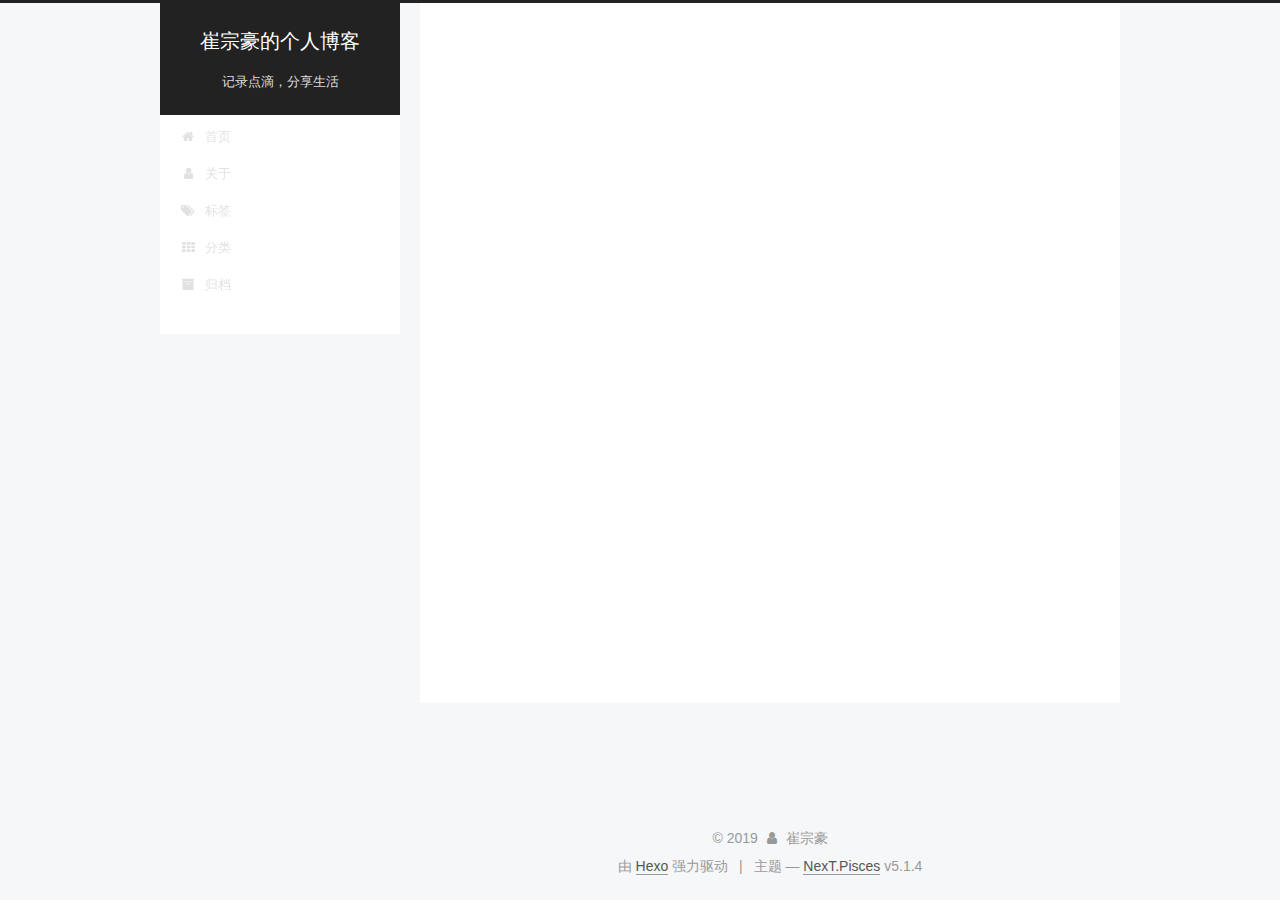
==== commit bb33cc4e: "Site updated: 2019-05-17 22:54:53" ====
--- a/index.html
+++ b/index.html
@@ -282,7 +282,7 @@
         
           <h1 class="post-title" itemprop="name headline">
                 
-                <a class="post-title-link" href="/2019/05/17/Windows下MySQL5.6ZIP包安装/" itemprop="url">未命名</a></h1>
+                <a class="post-title-link" href="/2019/05/17/Windows下MySQL5.6ZIP包安装/" itemprop="url">MySQL5.6 Windows下ZIP包安装</a></h1>
         
 
         <div class="post-meta">
@@ -294,7 +294,7 @@
               
                 <span class="post-meta-item-text">发表于</span>
               
-              <time title="创建于" itemprop="dateCreated datePublished" datetime="2019-05-17T14:01:06+08:00">
+              <time title="创建于" itemprop="dateCreated datePublished" datetime="2019-05-17T22:53:38+08:00">
                 2019-05-17
               </time>
             
--- a/css/main.css
+++ b/css/main.css
@@ -1823,7 +1823,7 @@
   width: 4px;
   height: 4px;
   border-radius: 50%;
-  background: #7aff7c;
+  background: #130b13;
 }
 .links-of-blogroll {
   font-size: 13px;
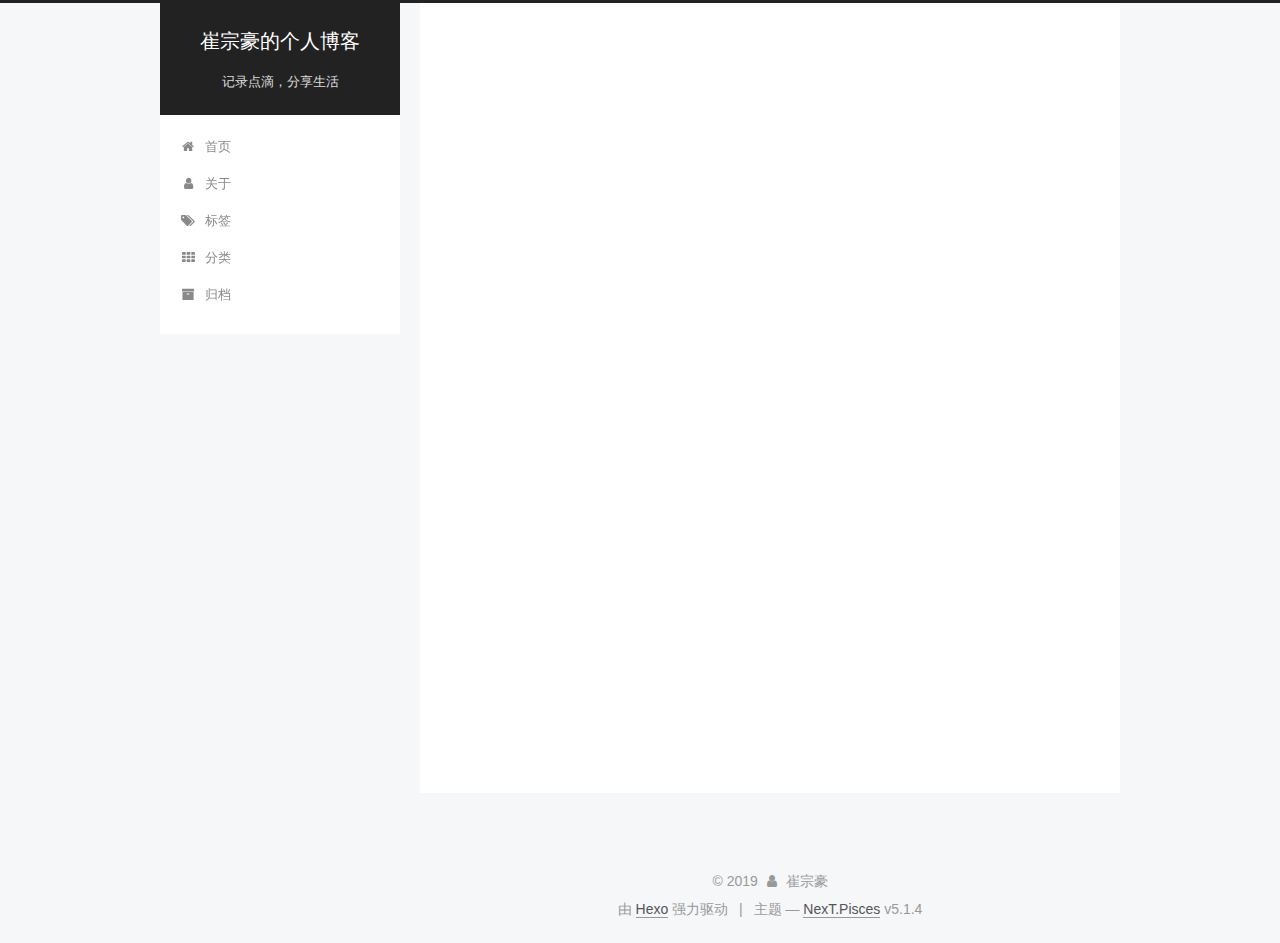
==== commit d49a6b59: "Site updated: 2019-06-07 23:18:49" ====
--- a/index.html
+++ b/index.html
@@ -263,6 +263,143 @@
   
   
   <div class="post-block">
+    <link itemprop="mainEntityOfPage" href="http://yoursite.com/2019/06/07/使用IDEA+Maven搭建SSM框架的Web项目/">
+
+    <span hidden itemprop="author" itemscope itemtype="http://schema.org/Person">
+      <meta itemprop="name" content="崔宗豪">
+      <meta itemprop="description" content>
+      <meta itemprop="image" content="/images/avatar.gif">
+    </span>
+
+    <span hidden itemprop="publisher" itemscope itemtype="http://schema.org/Organization">
+      <meta itemprop="name" content="崔宗豪的个人博客">
+    </span>
+
+    
+      <header class="post-header">
+
+        
+        
+          <h1 class="post-title" itemprop="name headline">
+                
+                <a class="post-title-link" href="/2019/06/07/使用IDEA+Maven搭建SSM框架的Web项目/" itemprop="url">未命名</a></h1>
+        
+
+        <div class="post-meta">
+          <span class="post-time">
+            
+              <span class="post-meta-item-icon">
+                <i class="fa fa-calendar-o"></i>
+              </span>
+              
+                <span class="post-meta-item-text">发表于</span>
+              
+              <time title="创建于" itemprop="dateCreated datePublished" datetime="2019-06-07T23:12:06+08:00">
+                2019-06-07
+              </time>
+            
+
+            
+
+            
+          </span>
+
+          
+
+          
+            
+          
+
+          
+          
+
+          
+
+          
+
+          
+
+        </div>
+      </header>
+    
+
+    
+    
+    
+    <div class="post-body" itemprop="articleBody">
+
+      
+      
+
+      
+        
+          
+          本文主要内容：在IDEA中搭建SSM(Spring+SpringMVC+Mybatis)框架，简述框架运行流程以及相应的配置文件书写。
+
+
+使用IDEA+Maven搭建SSM框架的Web项目
+
+完善项目目录结构
+
+开始项目的配置
+
+pom.xml文件，添加SSM相关的依赖
+
+配置项目的启动配置–we
+          ...
+          <!--noindex-->
+          <div class="post-button text-center">
+            <a class="btn" href="/2019/06/07/使用IDEA+Maven搭建SSM框架的Web项目/#more" rel="contents">
+              阅读全文 &raquo;
+            </a>
+          </div>
+          <!--/noindex-->
+        
+      
+    </div>
+    
+    
+    
+
+    
+
+    
+
+    
+
+    <footer class="post-footer">
+      
+
+      
+
+      
+
+      
+      
+        <div class="post-eof"></div>
+      
+    </footer>
+  </div>
+  
+  
+  
+  </article>
+
+
+    
+      
+
+  
+
+  
+  
+  
+
+  <article class="post post-type-normal" itemscope itemtype="http://schema.org/Article">
+  
+  
+  
+  <div class="post-block">
     <link itemprop="mainEntityOfPage" href="http://yoursite.com/2019/05/17/Windows下MySQL5.6ZIP包安装/">
 
     <span hidden itemprop="author" itemscope itemtype="http://schema.org/Person">
@@ -422,7 +559,7 @@
               
                 <a href="/archives/">
               
-                  <span class="site-state-item-count">1</span>
+                  <span class="site-state-item-count">2</span>
                   <span class="site-state-item-name">日志</span>
                 </a>
               </div>
--- a/css/main.css
+++ b/css/main.css
@@ -1823,7 +1823,7 @@
   width: 4px;
   height: 4px;
   border-radius: 50%;
-  background: #130b13;
+  background: #9690eb;
 }
 .links-of-blogroll {
   font-size: 13px;
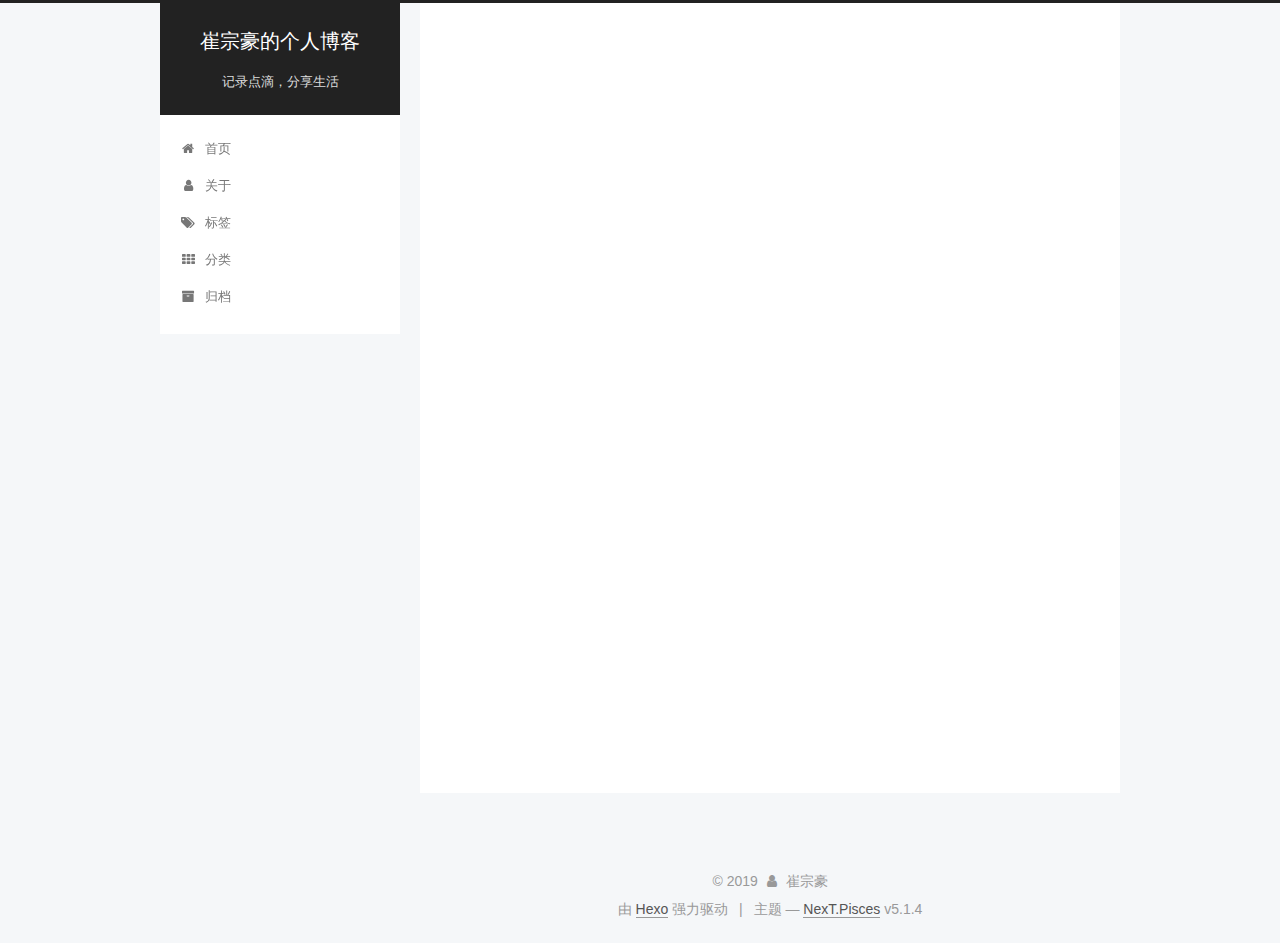
==== commit 001c51e3: "Site updated: 2019-06-07 23:20:25" ====
--- a/index.html
+++ b/index.html
@@ -282,7 +282,7 @@
         
           <h1 class="post-title" itemprop="name headline">
                 
-                <a class="post-title-link" href="/2019/06/07/使用IDEA+Maven搭建SSM框架的Web项目/" itemprop="url">未命名</a></h1>
+                <a class="post-title-link" href="/2019/06/07/使用IDEA+Maven搭建SSM框架的Web项目/" itemprop="url">使用IDEA+Maven搭建SSM框架的Web项目</a></h1>
         
 
         <div class="post-meta">
@@ -294,7 +294,7 @@
               
                 <span class="post-meta-item-text">发表于</span>
               
-              <time title="创建于" itemprop="dateCreated datePublished" datetime="2019-06-07T23:12:06+08:00">
+              <time title="创建于" itemprop="dateCreated datePublished" datetime="2019-06-07T23:10:38+08:00">
                 2019-06-07
               </time>
             
@@ -568,6 +568,15 @@
             
 
             
+              
+              
+              <div class="site-state-item site-state-tags">
+                
+                  <span class="site-state-item-count">1</span>
+                  <span class="site-state-item-name">标签</span>
+                
+              </div>
+            
 
           </nav>
 
--- a/css/main.css
+++ b/css/main.css
@@ -1823,7 +1823,7 @@
   width: 4px;
   height: 4px;
   border-radius: 50%;
-  background: #9690eb;
+  background: #e8ffc3;
 }
 .links-of-blogroll {
   font-size: 13px;
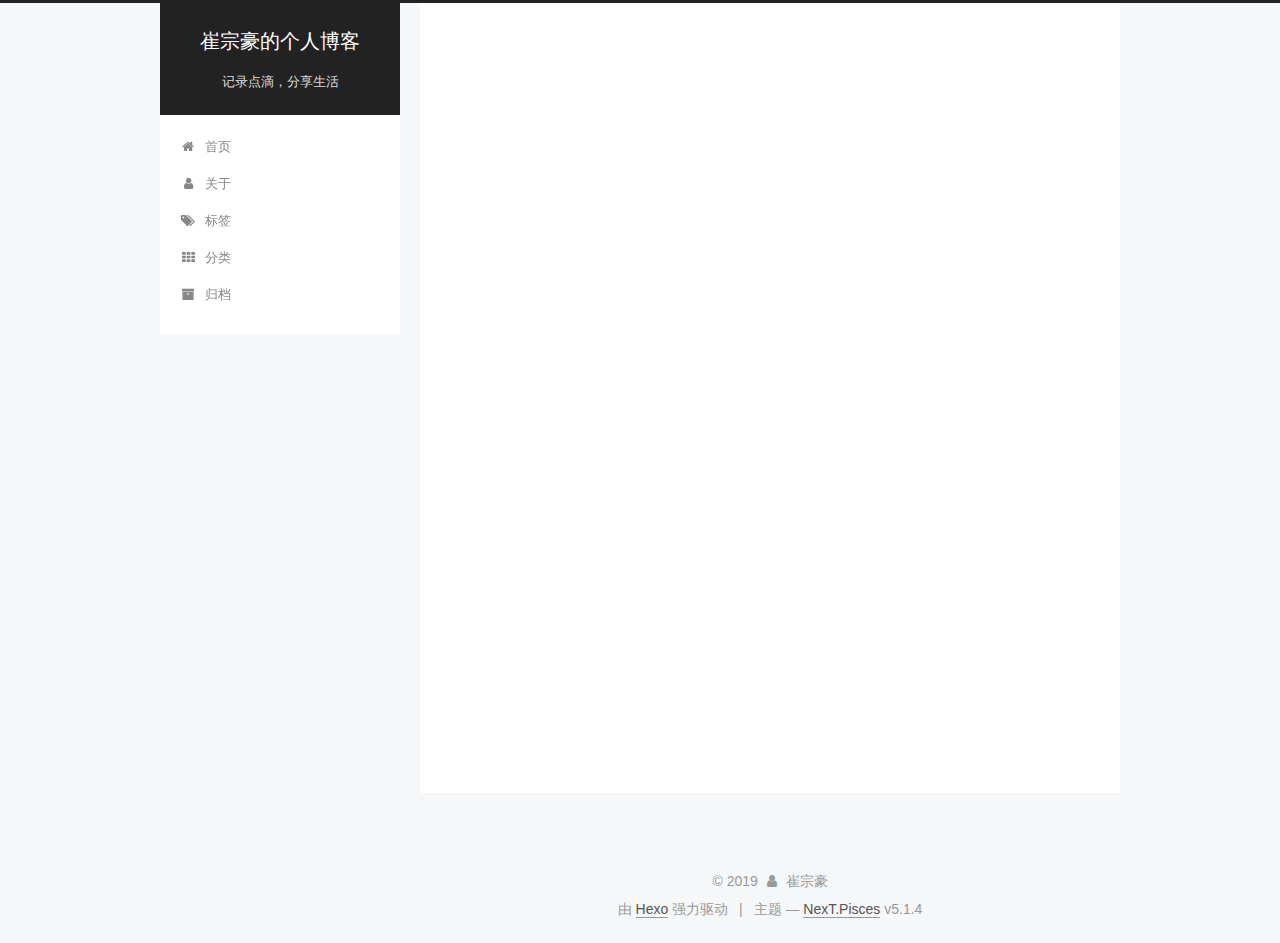
==== commit 2a0b9309: "Site updated: 2019-06-07 23:23:05" ====
--- a/index.html
+++ b/index.html
@@ -263,7 +263,7 @@
   
   
   <div class="post-block">
-    <link itemprop="mainEntityOfPage" href="http://yoursite.com/2019/06/07/使用IDEA+Maven搭建SSM框架的Web项目/">
+    <link itemprop="mainEntityOfPage" href="http://yoursite.com/2019/06/07/使用IDEA+Maven搭建SSM框架/">
 
     <span hidden itemprop="author" itemscope itemtype="http://schema.org/Person">
       <meta itemprop="name" content="崔宗豪">
@@ -282,7 +282,7 @@
         
           <h1 class="post-title" itemprop="name headline">
                 
-                <a class="post-title-link" href="/2019/06/07/使用IDEA+Maven搭建SSM框架的Web项目/" itemprop="url">使用IDEA+Maven搭建SSM框架的Web项目</a></h1>
+                <a class="post-title-link" href="/2019/06/07/使用IDEA+Maven搭建SSM框架/" itemprop="url">使用IDEA+Maven搭建SSM框架</a></h1>
         
 
         <div class="post-meta">
@@ -349,7 +349,7 @@
           ...
           <!--noindex-->
           <div class="post-button text-center">
-            <a class="btn" href="/2019/06/07/使用IDEA+Maven搭建SSM框架的Web项目/#more" rel="contents">
+            <a class="btn" href="/2019/06/07/使用IDEA+Maven搭建SSM框架/#more" rel="contents">
               阅读全文 &raquo;
             </a>
           </div>
--- a/css/main.css
+++ b/css/main.css
@@ -1823,7 +1823,7 @@
   width: 4px;
   height: 4px;
   border-radius: 50%;
-  background: #e8ffc3;
+  background: #65ff26;
 }
 .links-of-blogroll {
   font-size: 13px;
